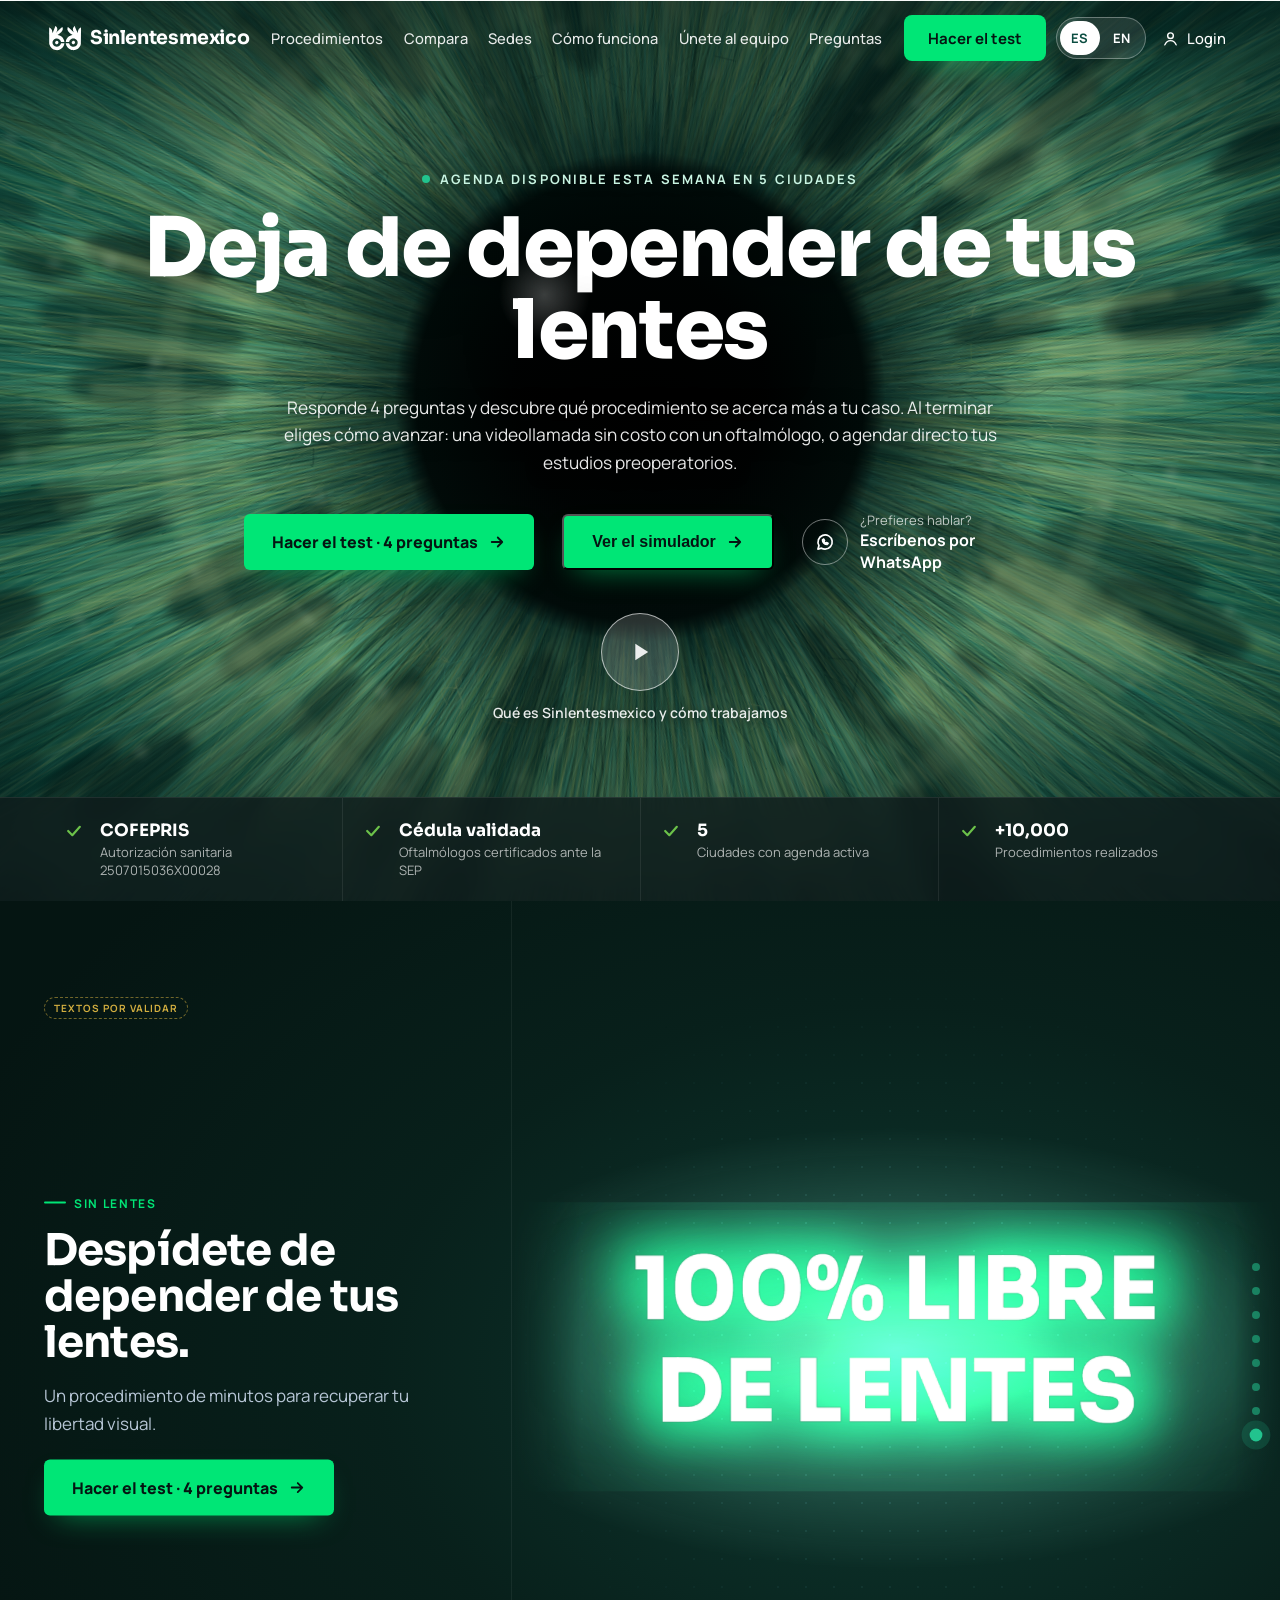
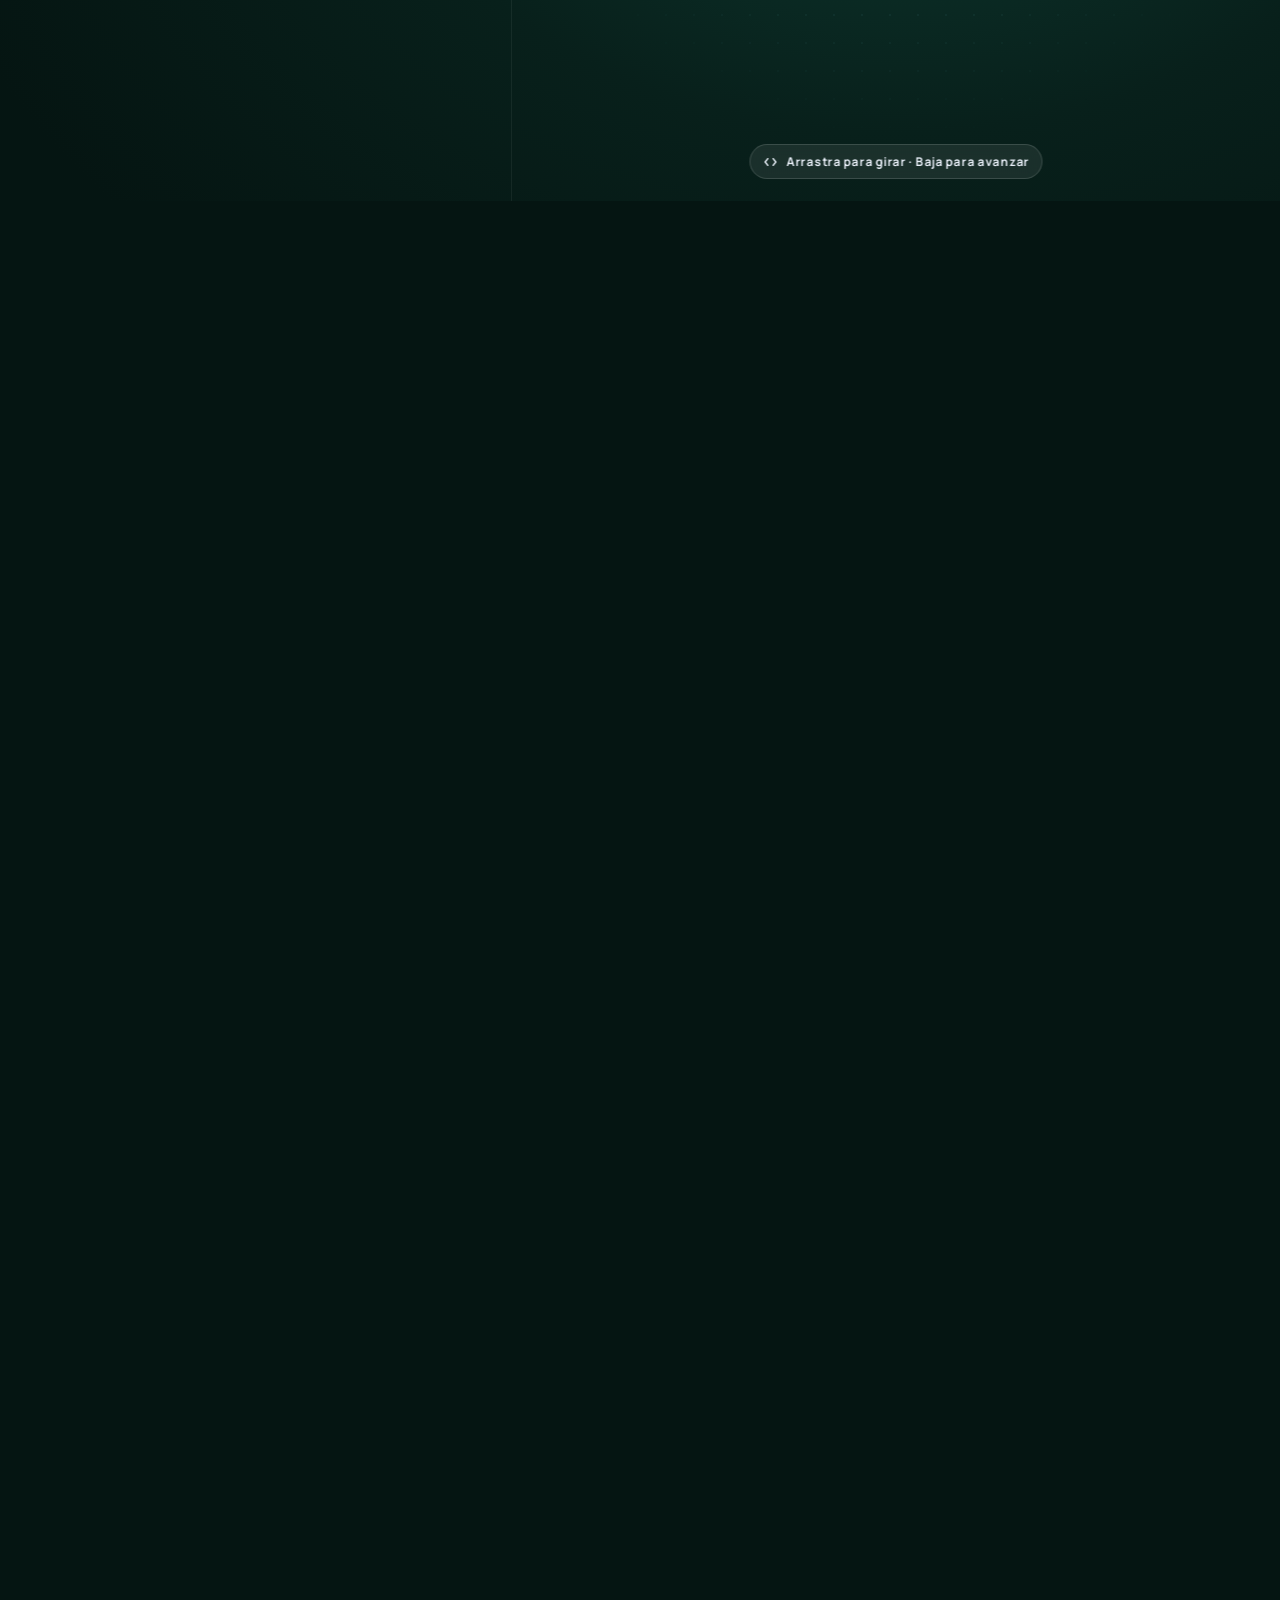
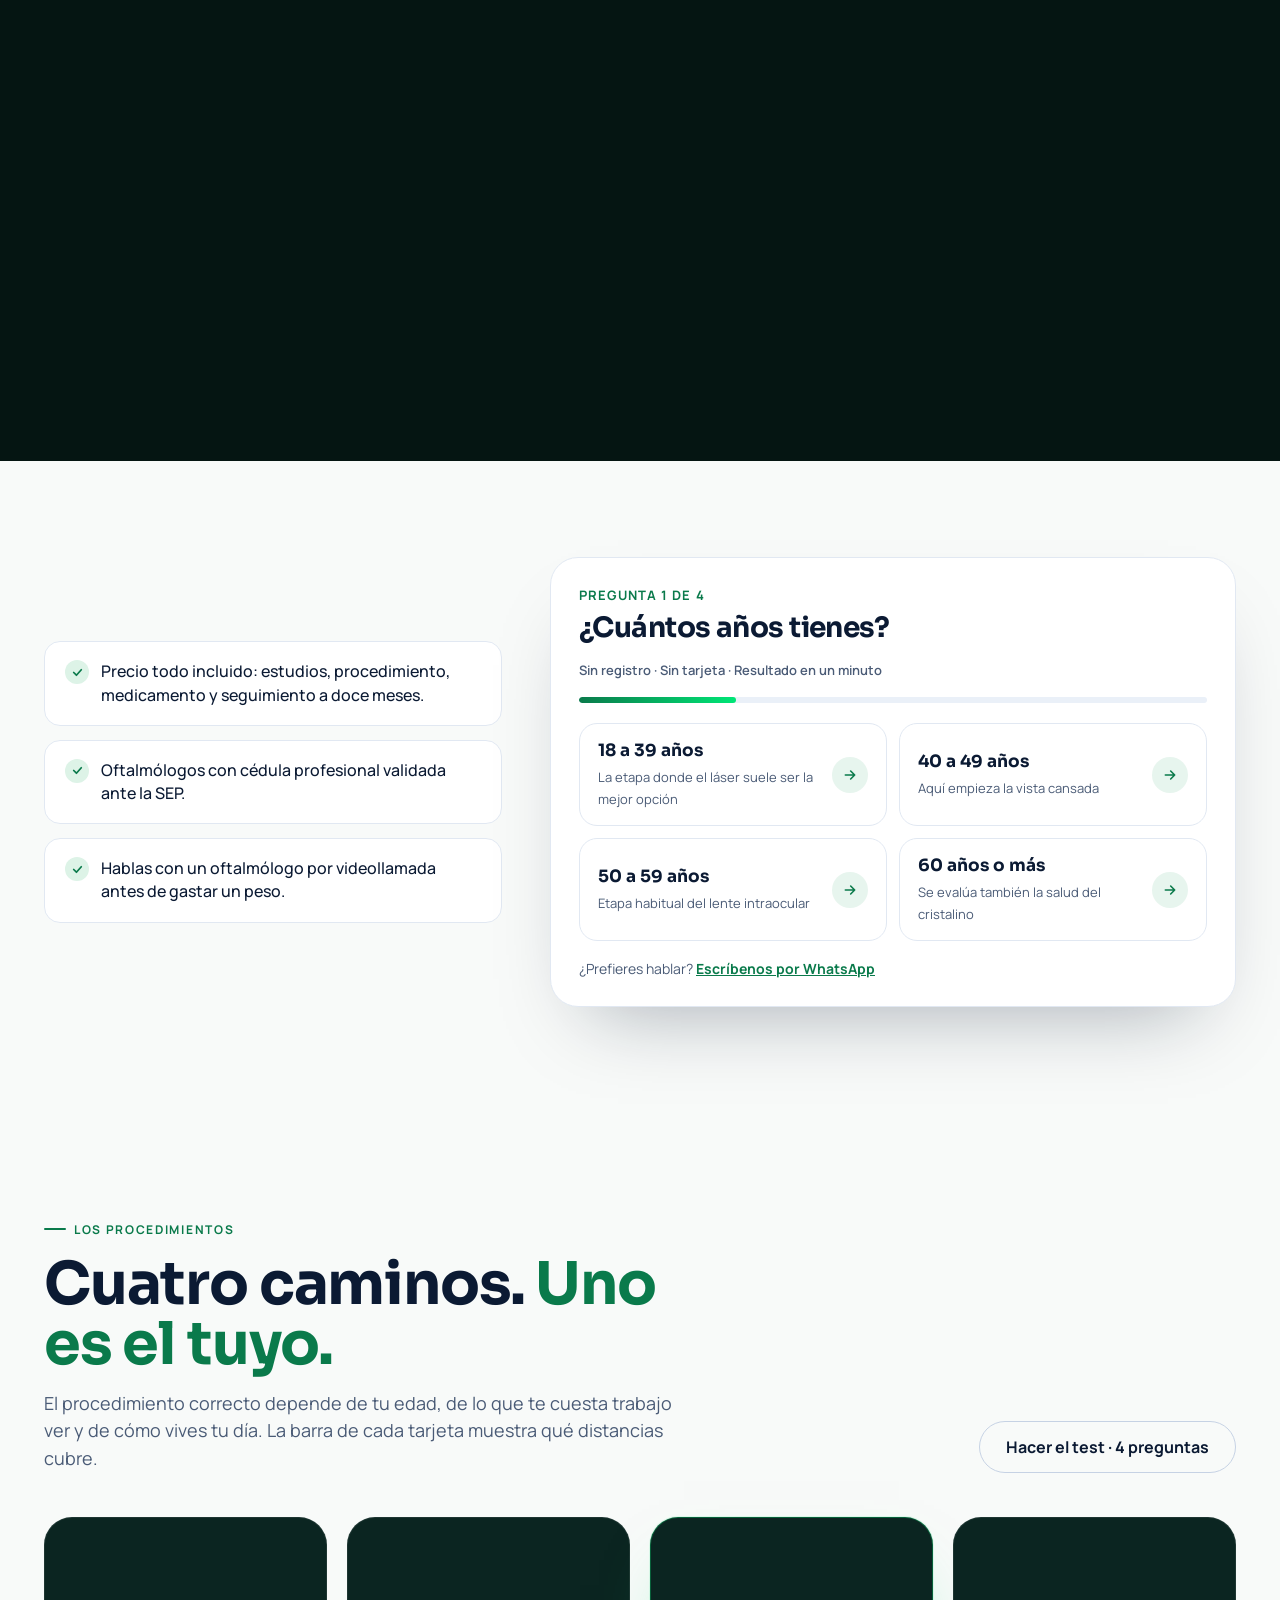
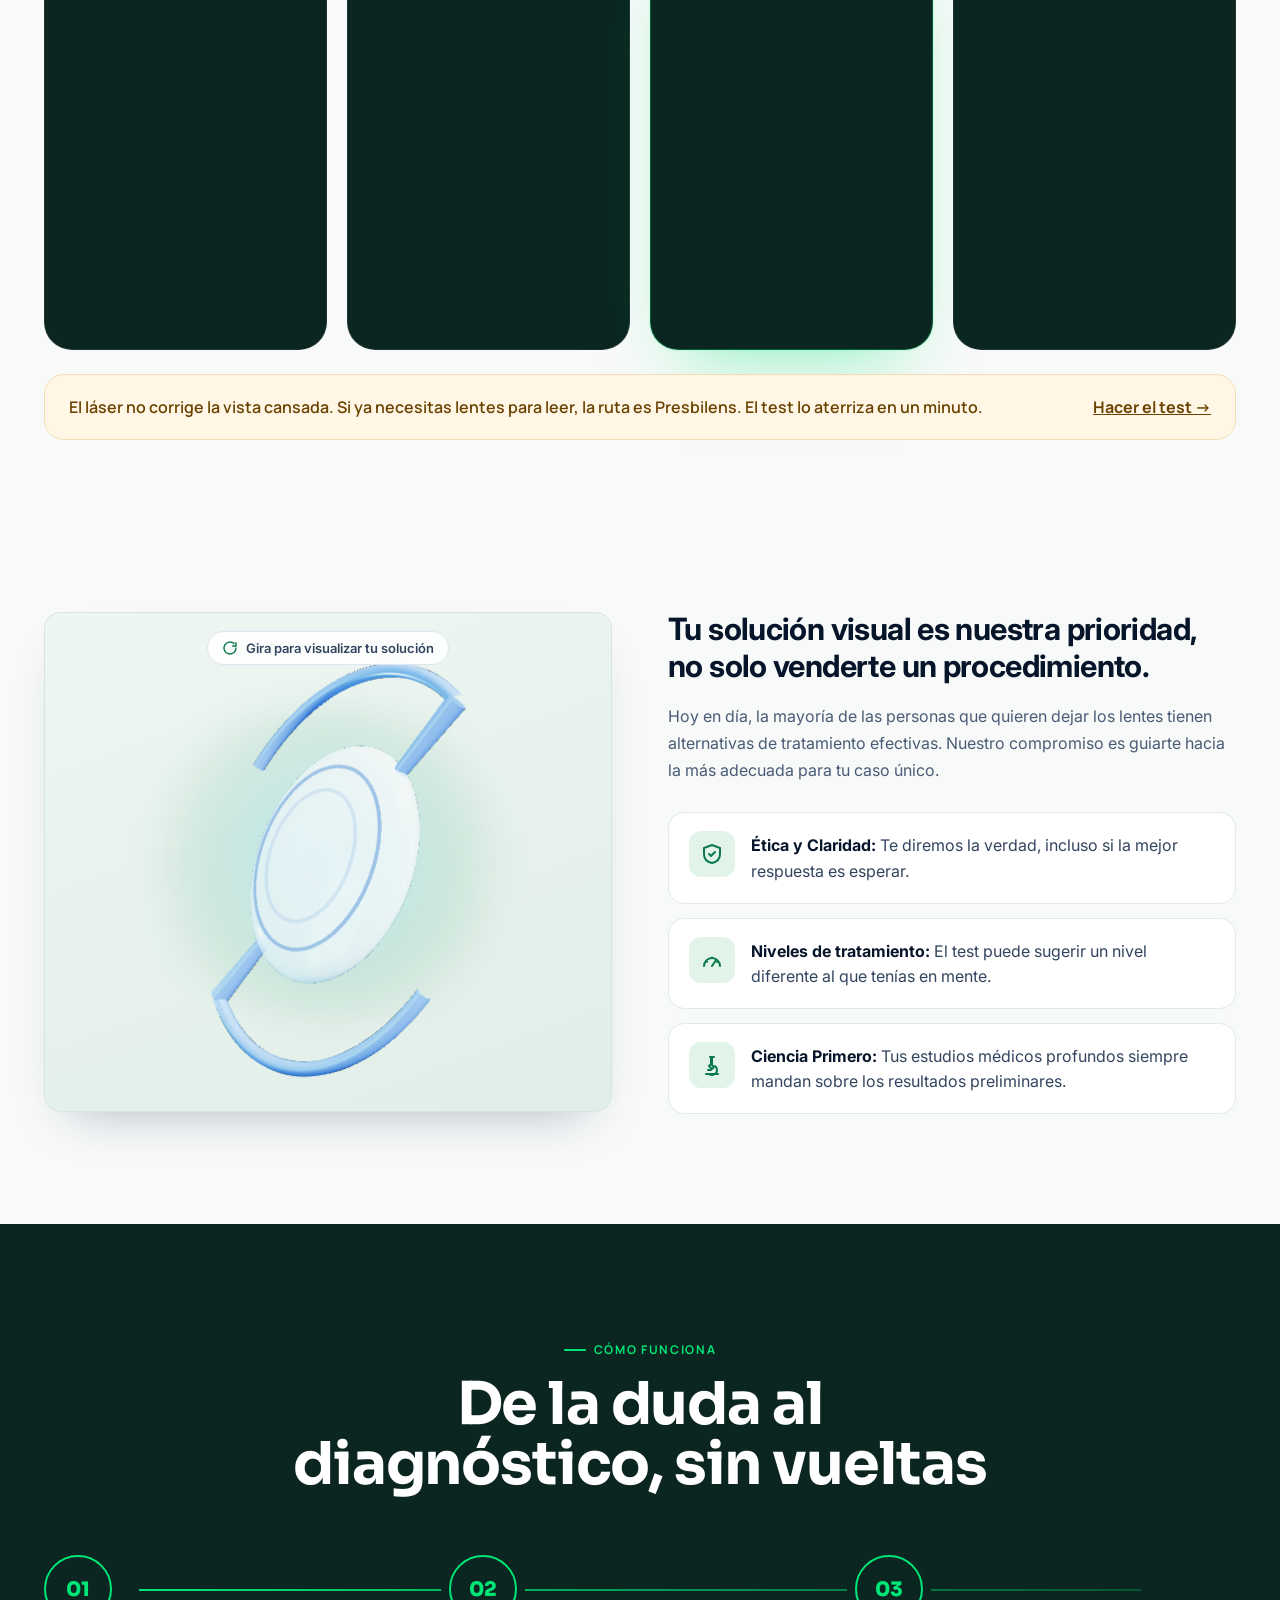
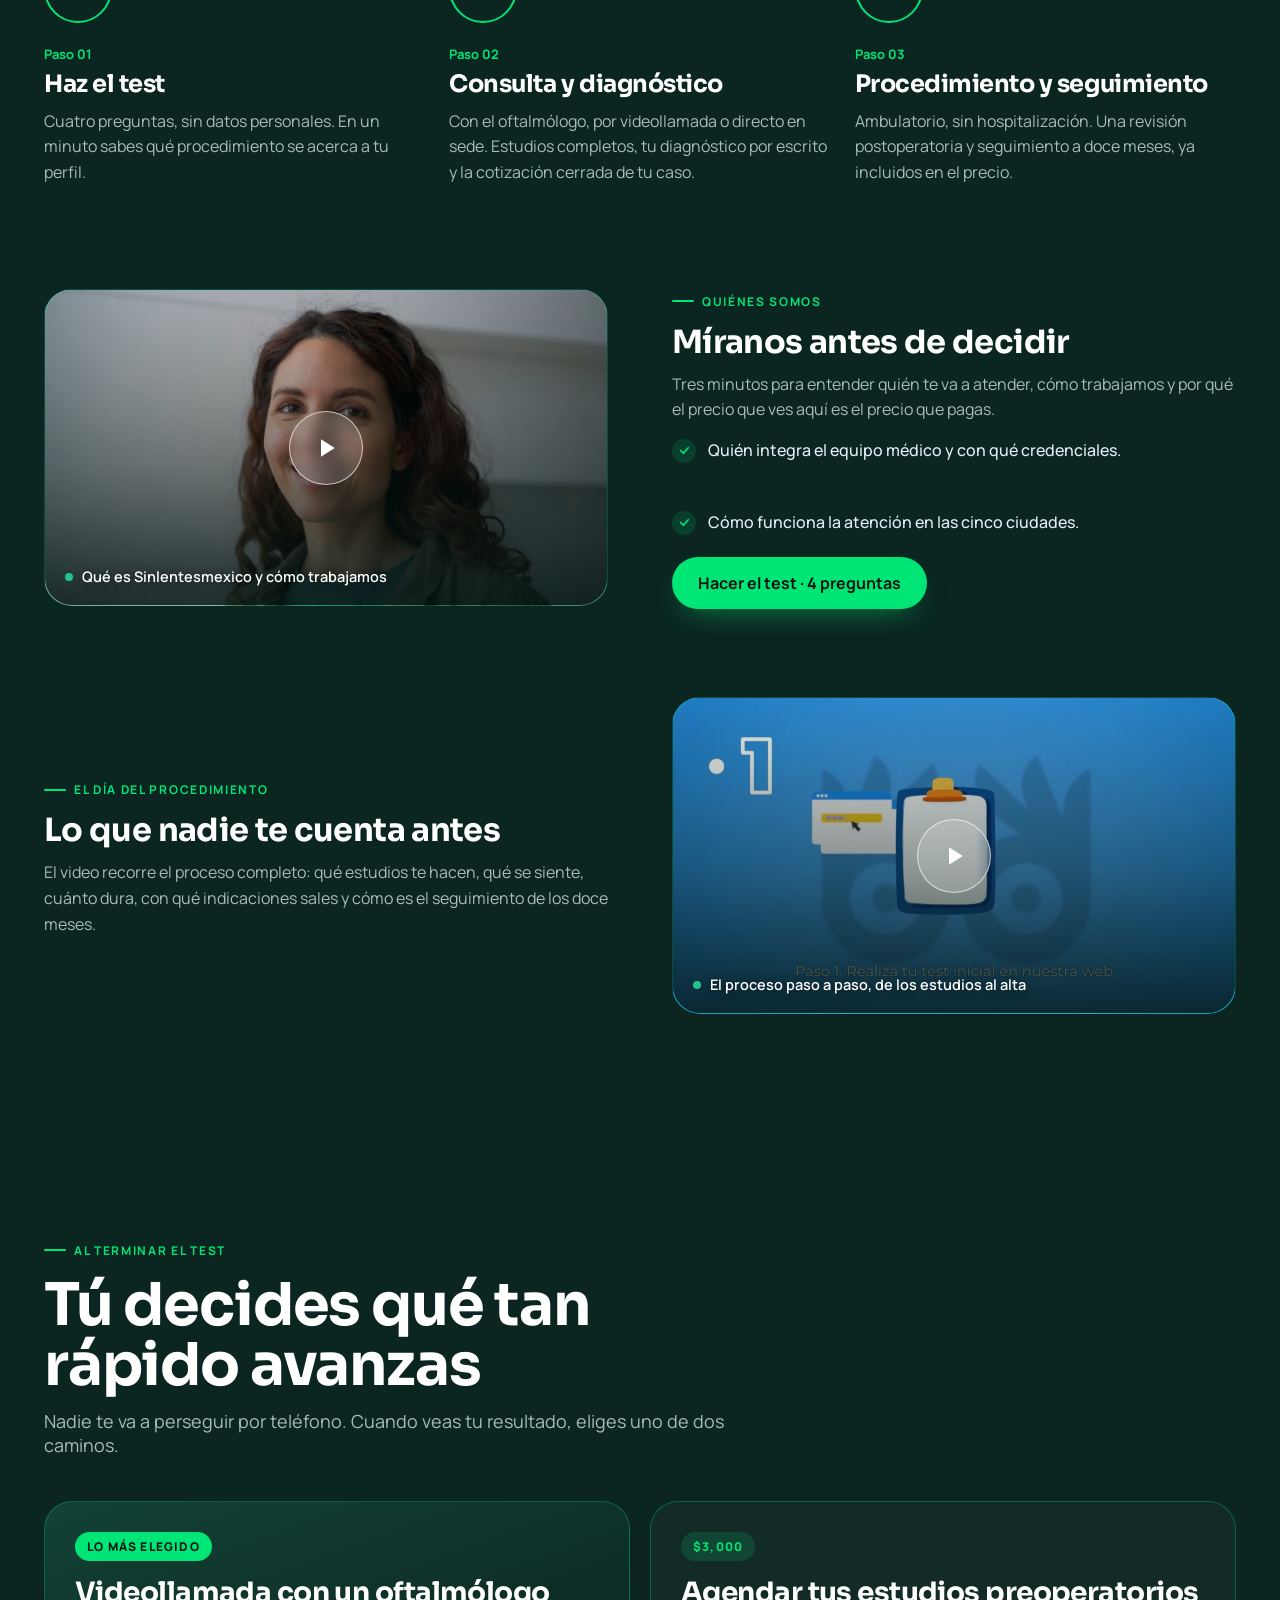
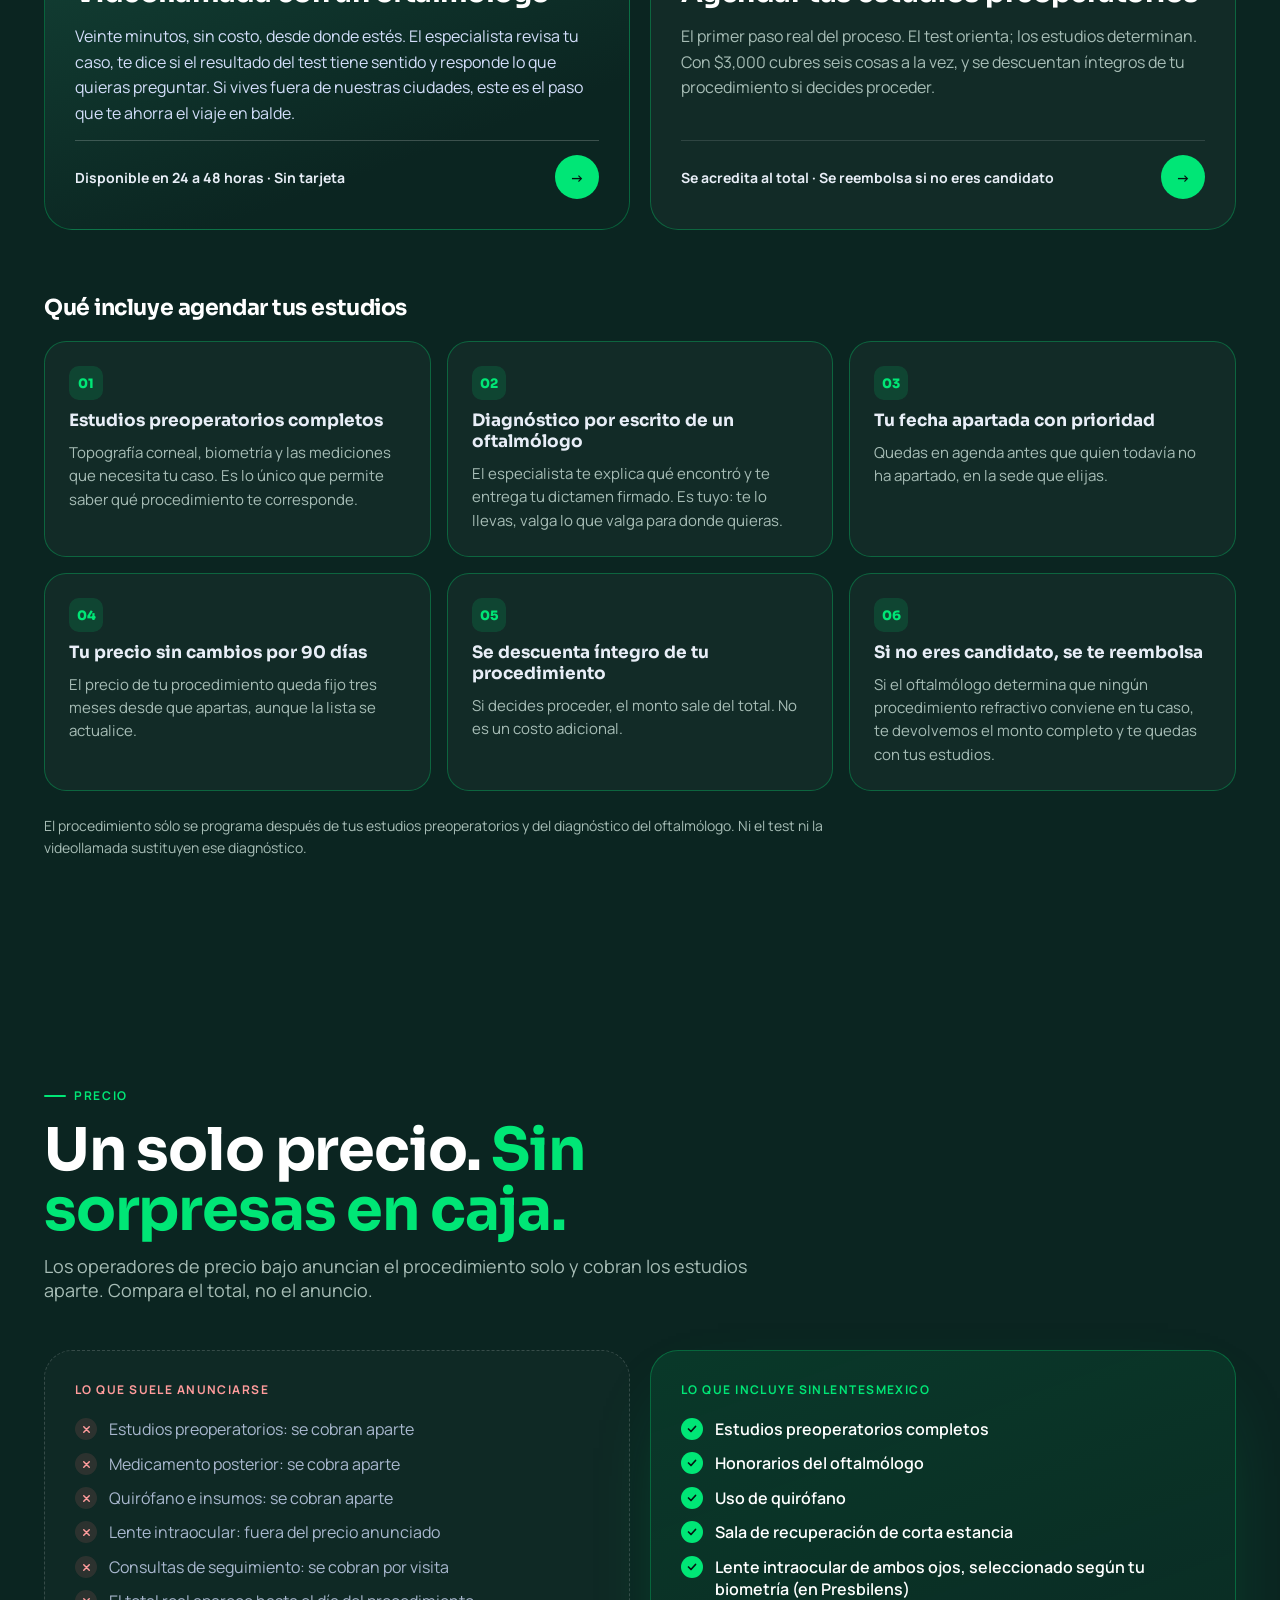
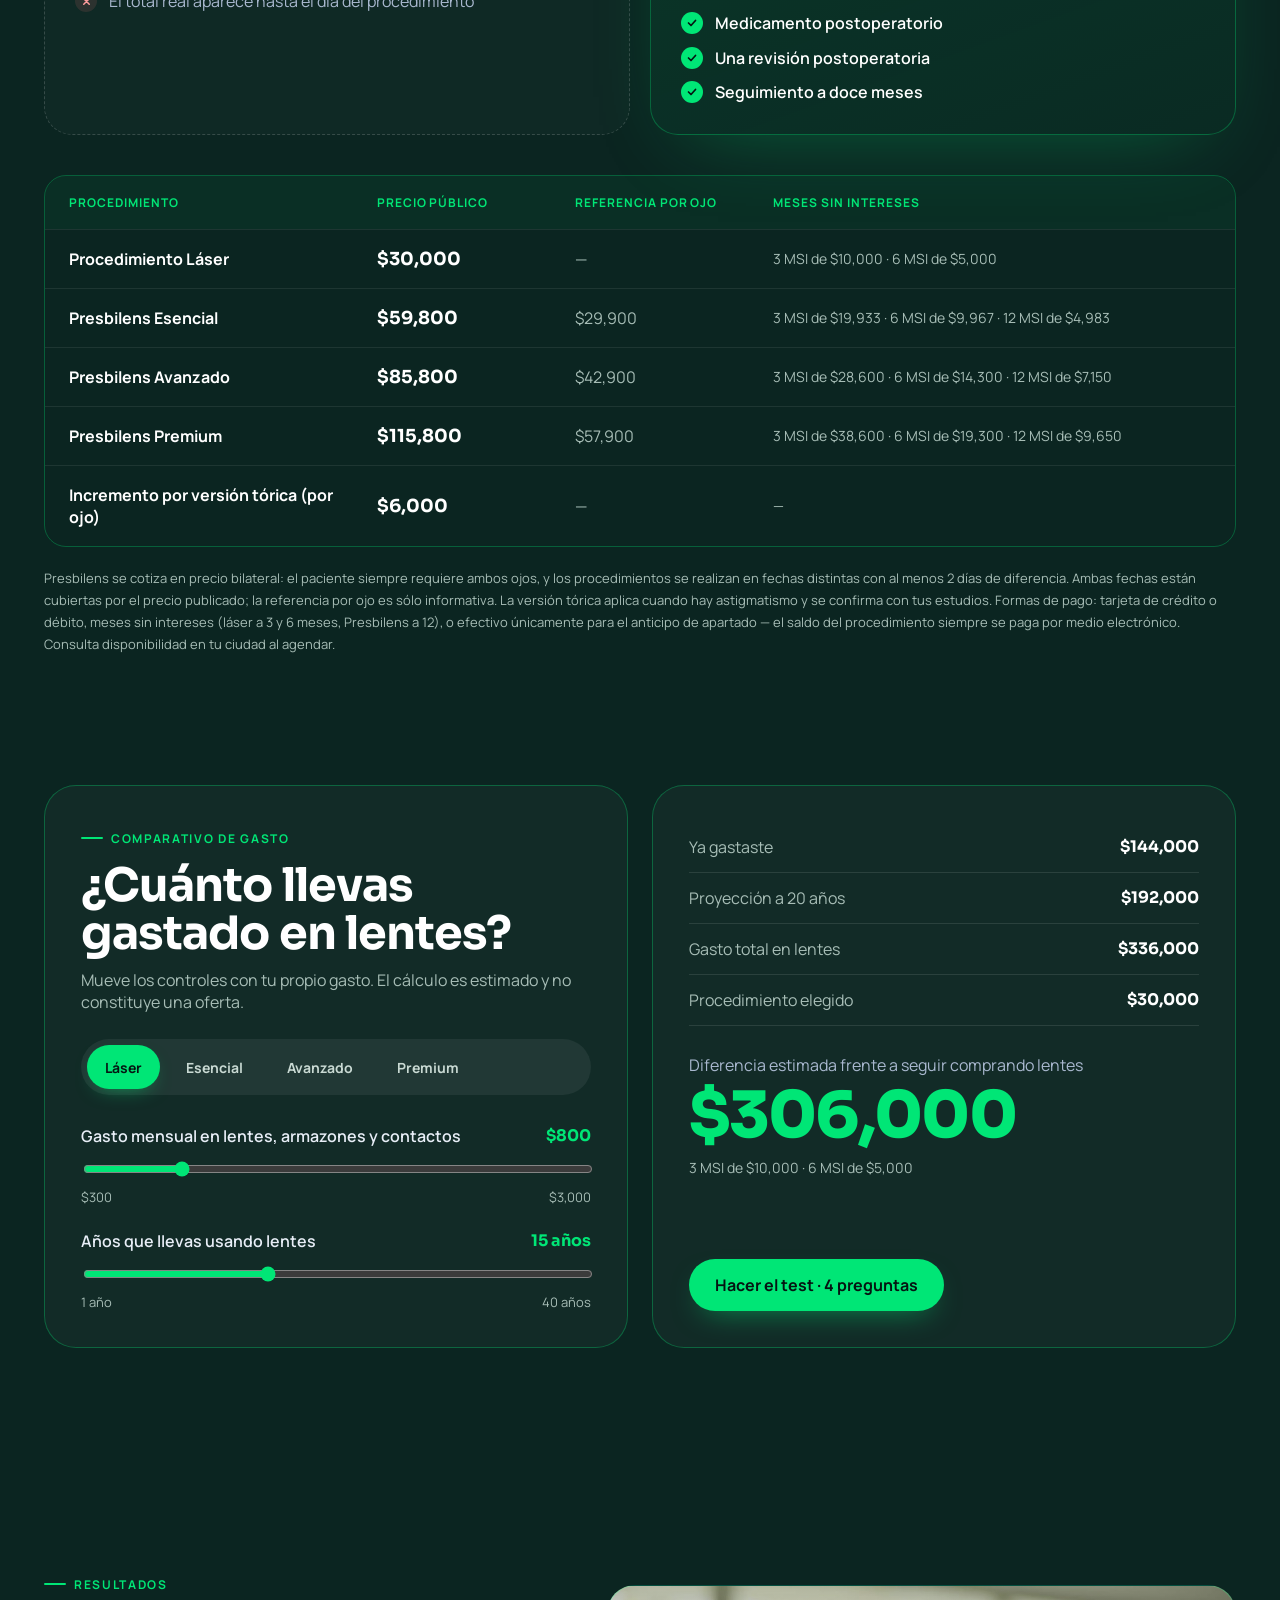
==== index.html @ 8f95fe0e "fix: el logo en blanco mientras la barra va sobre el video Con los colores reales el azul #1B6DC1 qu" ====
<!doctype html>
<html lang="es">
<head>
<meta charset="utf-8">
<meta name="viewport" content="width=device-width, initial-scale=1">
<title>Sinlentesmexico — Deja de depender de tus lentes</title>
<link rel="preconnect" href="https://fonts.googleapis.com">
<link rel="stylesheet" href="https://fonts.googleapis.com/css2?family=Sora:wght@400;600;700;800&amp;family=Inter:wght@400;600;700&amp;family=Manrope:wght@400;500;600;700&amp;display=swap">
<link rel="stylesheet" href="css/landing.css?v=34">
</head>
<body>
<div id="app"></div>
<script src="vendor/preact-htm.umd.js"></script>
<script src="vendor/three.min.js"></script>
<script src="vendor/gsap.min.js"></script>
<script src="vendor/ScrollTrigger.min.js"></script>
<script src="js/landing.js?v=34"></script>
<script src="js/i18n.js?v=34"></script>
</body>
</html>
---- css/landing.css ----
body{margin:0;background:#F8FAF9;color:#0B1A33;font-family:Manrope,system-ui,sans-serif;-webkit-font-smoothing:antialiased}
a{color:#0A7A4B}a:hover{color:#075C38}
*{box-sizing:border-box}
h1,h2,h3{font-family:Sora,system-ui,sans-serif;letter-spacing:-0.02em}
.wrap{max-width:1240px;margin:0 auto;padding:0 24px}
.eyebrow{display:inline-flex;align-items:center;gap:8px;font-size:12px;font-weight:700;letter-spacing:.14em;text-transform:uppercase;color:#0A7A4B}
.eyebrow::before{content:"";width:22px;height:2px;background:currentColor;border-radius:2px}
.dark .eyebrow{color:#00E676}
.btn{display:inline-flex;align-items:center;justify-content:center;gap:10px;min-height:52px;padding:0 26px;border-radius:999px;font-weight:700;font-size:16px;text-decoration:none;transition:transform .25s cubic-bezier(.2,.8,.2,1),box-shadow .25s,background .25s;white-space:nowrap}
.btn-primary{background:#0A7A4B;color:#fff;box-shadow:0 10px 30px -10px rgba(0,140,80,.7)}
.btn-primary:hover{color:#fff;background:#075C38;transform:translateY(-2px);box-shadow:0 16px 40px -12px rgba(0,140,80,.8)}
.btn-ghost{background:transparent;color:#0B1A33;border:1.5px solid #C6D2E4}
.btn-ghost:hover{color:#0B1A33;border-color:#0B1A33;transform:translateY(-2px)}
.btn-wa{background:#0F7A4D;color:#fff}
.btn-wa:hover{background:#0B643E;color:#fff;transform:translateY(-2px)}
.dark .btn-ghost{color:#fff;border-color:rgba(255,255,255,.35)}
.dark .btn-ghost:hover{color:#fff;border-color:#fff}
.shine{position:relative;overflow:hidden}
.shine::after{content:"";position:absolute;inset:0;background:linear-gradient(110deg,transparent 30%,rgba(255,255,255,.35) 50%,transparent 70%);transform:translateX(-120%);animation:shine 3.6s ease-in-out infinite}
@keyframes shine{0%,60%{transform:translateX(-120%)}100%{transform:translateX(120%)}}
.card{background:#fff;border:1px solid #E1E8F2;border-radius:24px}
.dark{background:#07152B;color:#E8EEF7}
.dark h2,.dark h3{color:#fff}
.muted{color:#4A5B76}
.dark .muted{color:#A9B8CF}

/* nav */
.topbar{position:sticky;top:0;z-index:50;background:rgba(248,250,249,.82);backdrop-filter:blur(14px);-webkit-backdrop-filter:blur(14px);border-bottom:1px solid rgba(11,26,51,.06)}
.navbar{display:flex;align-items:center;gap:clamp(14px,2.2vw,40px);min-height:76px}
.logo{display:flex;align-items:center;gap:8px;text-decoration:none;color:#07152B;min-height:44px;flex:0 0 auto}
.logo:hover{color:#07152B}
.logo-dot{display:none}
/* Logo de la empresa. Con sus colores reales (azul #1B6DC1 y verde
   #82C84D) sobre la barra clara; en blanco mientras la barra va sobre el
   video oscuro de la portada, donde el azul se perdía. Es un <img>, así
   que el CSS no llega a los trazos de adentro: se blanquea con filtro
   (brightness(0) lo deja negro plano, invert(1) lo pasa a blanco). */
.logo-img{flex:0 0 auto;width:34px;height:auto;display:block;
  transition:transform .5s cubic-bezier(.34,1.56,.64,1),filter .4s cubic-bezier(.16,1,.3,1)}
.logo:hover .logo-img{transform:scale(1.08)}
.topbar.over .logo-img{filter:brightness(0) invert(1)}
.navlinks{flex:1 1 auto;display:flex;justify-content:center;gap:clamp(2px,.5vw,8px);min-width:0}
.navlinks a{position:relative;white-space:nowrap;display:inline-flex;align-items:center;min-height:44px;padding:0 clamp(7px,.8vw,13px);border-radius:999px;color:#2B3A52;text-decoration:none;font-weight:500;font-size:clamp(13.5px,1.15vw,15.5px);transition:color .3s,background .35s cubic-bezier(.16,1,.3,1),transform .35s cubic-bezier(.16,1,.3,1)}
.navlinks a::after{content:"";position:absolute;left:50%;bottom:4px;width:5px;height:5px;border-radius:50%;background:#22C38E;transform:translateX(-50%) scale(0);transition:transform .4s cubic-bezier(.34,1.56,.64,1)}
.navlinks a:hover{color:#0B6B43;background:#E3F7EE;transform:translateY(-1px)}
.navlinks a:hover::after{transform:translateX(-50%) scale(1)}
.nav-actions{flex:0 0 auto;display:flex;align-items:center;gap:clamp(8px,1.1vw,16px)}

/* Botón del simulador en la barra: secundario, no le compite al test */
.nav-sim{min-height:46px;padding:0 16px;font-size:15px;border-radius:8px;background:transparent;
  color:#0B4D41;border:1px solid rgba(11,77,65,.3);cursor:pointer}
.nav-sim:hover{background:#E3F7EE;border-color:#0B6B43;color:#0B6B43}
.topbar.over .nav-sim{color:#fff;border-color:rgba(255,255,255,.45)}
.topbar.over .nav-sim:hover{background:rgba(255,255,255,.16);border-color:#fff;color:#fff}

/* Selector de idioma */
.lang{display:inline-flex;align-items:center;gap:2px;padding:3px;border-radius:999px;
  border:1px solid rgba(11,77,65,.22);background:rgba(11,77,65,.05)}
.lang-b{min-height:34px;min-width:40px;padding:0 10px;border:0;border-radius:999px;cursor:pointer;
  background:none;color:#2B3A52;font-family:inherit;font-size:13px;font-weight:700;letter-spacing:.04em}
.lang-b[aria-pressed="true"]{background:#00E676;color:#051512}
.lang-b:hover{color:#0B6B43}
.lang-b[aria-pressed="true"]:hover{color:#051512}
.topbar.over .lang{border-color:rgba(255,255,255,.32);background:rgba(255,255,255,.1)}
.topbar.over .lang-b{color:#fff}
.topbar.over .lang-b[aria-pressed="true"]{background:#fff;color:#0B4D41}
.btn-login{position:relative;display:inline-flex;align-items:center;gap:8px;min-height:44px;padding:0 6px;color:#2B3A52;font-weight:500;font-size:clamp(13.5px,1.15vw,15.5px);text-decoration:none;transition:color .3s}
.btn-login::after{content:"";position:absolute;left:6px;right:6px;bottom:6px;height:2px;border-radius:2px;background:#22C38E;transform:scaleX(0);transform-origin:left;transition:transform .45s cubic-bezier(.16,1,.3,1)}
.btn-login:hover{color:#0B6B43}
.btn-login:hover::after{transform:scaleX(1)}
.btn-login svg{transition:transform .45s cubic-bezier(.34,1.56,.64,1)}
.btn-login:hover svg{transform:translateY(-2px) scale(1.12)}
.nav-cta{min-height:46px;padding:0 24px;font-size:15px;border-radius:8px;background:#00E676;box-shadow:0 8px 20px -10px rgba(26,95,214,.7)}
.nav-cta:hover{background:#0F7A4D;box-shadow:0 14px 30px -12px rgba(15,122,77,.75)}
.menu-btn{display:none;align-items:center;gap:8px;min-height:46px;padding:0 18px;border-radius:999px;border:1.5px solid #C6D2E4;background:#fff;color:#0B1A33;font:700 14px Manrope,sans-serif;cursor:pointer;transition:all .35s cubic-bezier(.16,1,.3,1)}
.menu-btn:hover,.menu-btn.on{color:#fff;background:#0F7A4D;border-color:#0F7A4D}
.menu-panel{position:absolute;left:16px;right:16px;top:calc(100% + 10px);display:grid;grid-template-columns:repeat(2,minmax(0,1fr));gap:6px;padding:12px;border-radius:24px;background:#fff;border:1px solid #E1E8F2;box-shadow:0 30px 60px -30px rgba(7,21,43,.45);animation:fadeUp .45s cubic-bezier(.16,1,.3,1) both}
.menu-panel a,.menu-panel>button{display:flex;align-items:center;justify-content:space-between;min-height:52px;padding:0 18px;border-radius:16px;color:#0B1A33;text-decoration:none;font-weight:700;transition:all .3s}
.menu-panel a:hover,.menu-panel>button:hover{background:#E3F7EE;color:#0B6B43}
@media (max-width:1100px){.navbar.wrap{padding:0 16px}}
/* Con el botón del simulador y el selector de idioma, la barra queda más
   llena: se compactan los enlaces antes de que se encimen. */
/* Con el botón del simulador y el selector de idioma la barra quedó más
   llena. En pantallas grandes la barra usa más ancho que el resto del
   contenido, y debajo de 1280 el simulador pasa al menú para no encimarse. */
@media (min-width:1280px){.topbar .wrap{max-width:min(1560px,calc(100vw - 48px))}}
@media (max-width:1560px){
  .navbar{gap:16px}
  .navlinks a{padding:0 7px}
  .nav-actions{gap:10px}
}
@media (max-width:1280px){.nav-sim{display:none}}
/* En celular la barra no da para el selector: pasa al menú desplegable. */
@media (max-width:760px){.nav-actions .lang{display:none}}
.menu-lang{display:flex;align-items:center;justify-content:space-between;gap:12px;
  min-height:52px;padding:0 18px;border-radius:16px;color:#2B3A52;font-size:14px;font-weight:600}
.menu-lang .lang-b{min-height:40px}
@media (min-width:761px){.menu-lang{display:none}}
/* El panel del menú es claro aunque la barra esté sobre el video oscuro:
   anula ahí los colores de .topbar.over. */
.topbar.over .menu-lang .lang{border-color:rgba(11,77,65,.22);background:rgba(11,77,65,.05)}
.topbar.over .menu-lang .lang-b{color:#2B3A52}
.topbar.over .menu-lang .lang-b[aria-pressed="true"]{background:#00E676;color:#051512}
@media (max-width:980px){.navlinks{display:none}.navbar{justify-content:space-between}.menu-btn{display:inline-flex}}
.menu-panel>button{width:100%;font:inherit;font-weight:700;text-align:left;background:none;border:0;cursor:pointer}
@media (max-width:520px){.menu-panel{grid-template-columns:minmax(0,1fr)}.btn-login span{display:none}.logo-img{width:28px}}
.pulse-dot{width:8px;height:8px;border-radius:50%;background:#22C38E;box-shadow:0 0 0 0 rgba(34,195,142,.6);animation:pulse 2s infinite}
@keyframes pulse{70%{box-shadow:0 0 0 10px rgba(34,195,142,0)}100%{box-shadow:0 0 0 0 rgba(34,195,142,0)}}

/* hero */
.hero{position:relative;overflow:hidden;background:radial-gradient(1200px 600px at 85% 10%,#DCE7FF 0%,rgba(220,231,255,0) 60%),#F8FAF9}
.hero-grid{display:grid;grid-template-columns:minmax(0,1.05fr) minmax(0,.95fr);gap:48px;align-items:center}
.h1{font-size:clamp(44px,6.4vw,84px);line-height:.98;margin:18px 0 22px;font-weight:800;color:#07152B}
.h1 em{font-style:normal;color:#0A7A4B;position:relative;white-space:nowrap}
.h1 em::after{content:"";position:absolute;left:0;right:0;bottom:.06em;height:.12em;background:#00E676;z-index:-1;border-radius:4px;transform-origin:left;animation:underline 1.2s .6s cubic-bezier(.7,0,.2,1) both}
@keyframes underline{from{transform:scaleX(0)}}
.fade-up{animation:fadeUp .9s cubic-bezier(.2,.8,.2,1) both}
.d1{animation-delay:.1s}.d2{animation-delay:.22s}.d3{animation-delay:.34s}.d4{animation-delay:.46s}.d5{animation-delay:.6s}
@keyframes fadeUp{from{opacity:0;transform:translateY(28px)}}
.checks{list-style:none;padding:0;margin:0;display:grid;gap:12px}
.checks li{display:flex;gap:12px;align-items:flex-start;font-weight:500;line-height:1.45}
.ck{flex:0 0 24px;height:24px;border-radius:50%;background:#DDF3E7;display:grid;place-items:center;color:#0A7A4B}

/* 3D eye */
.stage{position:relative;height:560px;perspective:1100px;display:grid;place-items:center}
.eye3d{position:relative;width:380px;height:380px;transform-style:preserve-3d;animation:orbit 12s ease-in-out infinite}
@keyframes orbit{0%,100%{transform:rotateX(18deg) rotateY(-22deg)}50%{transform:rotateX(-8deg) rotateY(24deg)}}
.ring{position:absolute;inset:0;border-radius:50%;border:1.5px solid rgba(0,140,80,.35)}
.ring.r1{transform:translateZ(-80px) scale(1.18);border-style:dashed;border-color:rgba(0,140,80,.25);animation:spin 40s linear infinite}
.ring.r2{transform:translateZ(-30px);border-color:rgba(0,140,80,.45)}
.ring.r3{transform:translateZ(40px) scale(.8);border:2px solid rgba(63,208,232,.8);box-shadow:0 0 40px rgba(63,208,232,.35)}
.ring.r4{transform:translateZ(90px) scale(.58);border:1px dashed rgba(7,21,43,.35);animation:spin 18s linear infinite reverse}
@keyframes spin{to{rotate:360deg}}
.iris{position:absolute;inset:22%;border-radius:50%;transform:translateZ(10px);background:radial-gradient(circle at 50% 50%,#07152B 0 24%,#0A7A4B 25% 38%,#00E676 52%,#BFF3FB 64%,#F8FAF9 66%);box-shadow:0 30px 80px -20px rgba(0,140,80,.6),inset 0 0 40px rgba(7,21,43,.35)}
.iris::before{content:"";position:absolute;inset:0;border-radius:50%;background:repeating-conic-gradient(from 0deg,rgba(255,255,255,.18) 0 2deg,transparent 2deg 9deg);mask:radial-gradient(circle,transparent 24%,#000 26%,#000 62%,transparent 64%);-webkit-mask:radial-gradient(circle,transparent 24%,#000 26%,#000 62%,transparent 64%)}
.glint{position:absolute;width:18%;height:18%;top:22%;left:30%;border-radius:50%;background:rgba(255,255,255,.85);filter:blur(1px);transform:translateZ(60px)}
.lens{position:absolute;inset:8%;border-radius:50%;transform:translateZ(130px);background:radial-gradient(circle at 30% 25%,rgba(255,255,255,.55),rgba(255,255,255,.06) 45%,rgba(63,208,232,.08) 70%);border:1px solid rgba(255,255,255,.7);box-shadow:inset 0 0 30px rgba(255,255,255,.4);backdrop-filter:blur(1px)}
.scan{position:absolute;left:-10%;right:-10%;height:3px;top:50%;transform:translateZ(150px);background:linear-gradient(90deg,transparent,#00E676,#fff,#00E676,transparent);box-shadow:0 0 18px 4px rgba(63,208,232,.6);border-radius:3px;animation:scan 3.2s ease-in-out infinite}
@keyframes scan{0%,100%{top:12%;opacity:0}15%,85%{opacity:1}50%{top:86%}}
.chip{position:absolute;display:flex;gap:10px;align-items:center;padding:12px 16px;border-radius:16px;background:rgba(255,255,255,.86);backdrop-filter:blur(10px);border:1px solid #E1E8F2;box-shadow:0 20px 40px -20px rgba(7,21,43,.35);font-size:13px;animation:float 6s ease-in-out infinite}
.chip b{font-family:Sora,sans-serif;font-size:14px;color:#07152B}
.chip .bar{width:6px;height:28px;border-radius:4px}
@keyframes float{0%,100%{transform:translateY(0)}50%{transform:translateY(-14px)}}

/* quiz */
.quiz{border-radius:28px;background:#fff;border:1px solid #E1E8F2;box-shadow:0 40px 80px -40px rgba(7,21,43,.35);padding:28px}
.prog{height:6px;border-radius:6px;background:#EAF0F8;overflow:hidden}
.prog span{display:block;height:100%;width:25%;background:linear-gradient(90deg,#0A7A4B,#00E676);border-radius:6px;animation:grow 1.4s .8s cubic-bezier(.2,.8,.2,1) both}
@keyframes grow{from{width:0}}
.opt{display:flex;align-items:center;justify-content:space-between;gap:16px;padding:16px 18px;border-radius:18px;border:1.5px solid #E1E8F2;text-decoration:none;color:#0B1A33;transition:all .25s cubic-bezier(.2,.8,.2,1);background:#fff}
.opt:hover{color:#0B1A33;border-color:#0A7A4B;background:#EFF8F3;transform:translateX(6px);box-shadow:0 12px 30px -18px rgba(0,140,80,.6)}
.opt .arr{width:36px;height:36px;flex:0 0 36px;border-radius:50%;display:grid;place-items:center;background:#E7F5EE;color:#0A7A4B;transition:all .25s}
.opt:hover .arr{background:#0A7A4B;color:#fff;transform:rotate(-45deg)}

/* stats */
@property --n{syntax:'<integer>';inherits:false;initial-value:0}
.cnt{counter-reset:n var(--n)}
.cnt::after{content:counter(n)}
.c5{animation:c5 1.6s 1s ease-out forwards}
.c10{animation:c10 2.2s 1s ease-out forwards}
@keyframes c5{to{--n:5}}
@keyframes c10{to{--n:10}}
.stat{padding:22px 24px;border-radius:20px;background:rgba(255,255,255,.06);border:1px solid rgba(255,255,255,.1)}
.stat .big{font-family:Sora,sans-serif;font-weight:800;font-size:34px;color:#fff;line-height:1}

/* scroll reveal */
@supports (animation-timeline: view()){
.expand{animation:expand cubic-bezier(.16,1,.3,1) both;animation-timeline:view();animation-range:entry 0% entry 90%}
.drift{animation:drift linear both;animation-timeline:view();animation-range:cover 0% cover 100%}
.fillbar{animation:fillbar linear both;animation-timeline:view();animation-range:entry 10% cover 35%}
.statement span{background-size:0% 100%;animation:ink linear both;animation-timeline:view();animation-range:cover 15% cover 55%}
.line-draw{animation:linedraw linear both;animation-timeline:view();animation-range:entry 20% cover 45%}
}
@keyframes rv{from{opacity:0;transform:translateY(70px);filter:blur(10px)}to{opacity:1;transform:none;filter:blur(0)}}
@keyframes rvl{from{opacity:0;transform:translateX(-80px);filter:blur(8px)}to{opacity:1;transform:none;filter:blur(0)}}
@keyframes rvs{from{opacity:0;transform:scale(.82) translateY(60px) rotateX(12deg)}to{opacity:1;transform:none}}
@keyframes rvh{from{opacity:0;clip-path:inset(0 0 100% 0);transform:translateY(60px)}to{opacity:1;clip-path:inset(-10% -5% -25% -5%);transform:none}}
@keyframes expand{from{clip-path:inset(4% 4% 0 4% round 56px)}to{clip-path:inset(0 0 0 0 round 0)}}
@keyframes drift{from{transform:translateY(60px) rotate(-8deg)}to{transform:translateY(-60px) rotate(8deg)}}

/* 3D scroll story */
.story{display:grid;grid-template-columns:minmax(0,1.05fr) minmax(0,.95fr);gap:44px;align-items:start}
.stage3d{position:relative;border-radius:32px;overflow:hidden;background:radial-gradient(circle at 62% 38%,#1B4AB8 0%,#0A2150 42%,#06122A 100%);box-shadow:0 50px 100px -50px rgba(7,21,43,.7)}
.stage3d.sticky{position:sticky;top:96px;height:min(640px,calc(100vh - 130px))}
.stage3d.small{height:460px}
.stage3d::before{content:"";position:absolute;inset:0;background-image:radial-gradient(rgba(127,227,242,.18) 1px,transparent 1.5px);background-size:26px 26px;mask:radial-gradient(circle at 50% 50%,#000 30%,transparent 75%);-webkit-mask:radial-gradient(circle at 50% 50%,#000 30%,transparent 75%);pointer-events:none}
.stage3d canvas,.eye-cta canvas{position:relative;width:100%;height:100%;display:block;cursor:grab;touch-action:pan-y}
.stage-ui{position:absolute;inset:0;pointer-events:none;display:flex;flex-direction:column;justify-content:space-between;padding:24px;color:#E8EEF7}
.hint{align-self:flex-start;display:inline-flex;align-items:center;gap:8px;font-size:12px;font-weight:700;letter-spacing:.06em;padding:8px 12px;border-radius:999px;background:rgba(255,255,255,.08);border:1px solid rgba(255,255,255,.14);backdrop-filter:blur(6px)}
.hint svg{animation:wiggle 2.4s ease-in-out infinite}
@keyframes wiggle{0%,100%{transform:translateX(-3px)}50%{transform:translateX(3px)}}
.stage-name{font-family:Sora,sans-serif;font-weight:800;font-size:clamp(24px,2.6vw,34px);color:#fff;margin-bottom:12px;animation:fadeUp .7s cubic-bezier(.16,1,.3,1) both}
.stage-panel{padding:18px 20px;border-radius:20px;background:rgba(7,21,43,.55);border:1px solid rgba(255,255,255,.12);backdrop-filter:blur(10px)}
.sf{display:block;height:100%;border-radius:6px;background:linear-gradient(90deg,#0A7A4B,#00E676);transform:scaleX(0);transform-origin:left;transition:transform 1s cubic-bezier(.16,1,.3,1)}
.sf.lit{transform:scaleX(1)}
.stage-panel .seg{background:rgba(255,255,255,.14)}
.stage-panel .dl{color:#A9B8CF}.stage-panel .dl b{color:#fff}
.story-cards{display:flex;flex-direction:column;gap:28px;padding:0 0 190px}
.story-cards .proc{transition:opacity .7s cubic-bezier(.16,1,.3,1),filter .7s,transform .7s cubic-bezier(.16,1,.3,1),box-shadow .7s,border-color .7s}
.story-cards .proc.past{opacity:.35;filter:saturate(.4)}
.story-cards .proc.on{border-color:#0A7A4B;transform:translateX(-10px);box-shadow:0 40px 80px -40px rgba(0,140,80,.55)}

/* 3D labels */
.lbl{position:absolute;left:0;top:0;width:0;height:0;pointer-events:none;opacity:0;will-change:transform}
.ldot{position:absolute;left:-6px;top:-6px;width:12px;height:12px;border-radius:50%;background:#fff;box-shadow:0 0 0 5px rgba(255,255,255,.18),0 0 16px #00E676}
.lline{position:absolute;left:0;top:-.75px;height:1.5px;background:linear-gradient(90deg,#fff,rgba(255,255,255,.35));transform-origin:0 50%}
.ltxt{position:absolute;padding:7px 12px;border-radius:999px;background:rgba(7,21,43,.78);border:1px solid rgba(127,227,242,.5);font-size:13px;font-weight:700;color:#fff;white-space:nowrap;backdrop-filter:blur(6px)}

/* scroll reveal (triggered once, After Effects style ease-out) */
[data-anim=on] [data-rv]:not([data-in]){opacity:0}
[data-rv][data-in]{animation-duration:1.15s;animation-timing-function:cubic-bezier(.16,1,.3,1);animation-fill-mode:both}
[data-rv=up][data-in]{animation-name:aUp}
[data-rv=left][data-in]{animation-name:aLeft}
[data-rv=zoom][data-in]{animation-name:aZoom;animation-duration:1.3s}
[data-rv=mask][data-in]{animation-name:aMask;animation-duration:1.25s}
[data-in] [data-pop]{animation:aPop .9s .3s cubic-bezier(.34,1.56,.64,1) both}
.dg[data-in] .dg-lbl{animation:aFade .8s cubic-bezier(.16,1,.3,1) both}
.dg[data-in] .dg-lbl:nth-of-type(2){animation-delay:.5s}
.dg[data-in] .dg-lbl:nth-of-type(3){animation-delay:.65s}
.dg[data-in] .dg-lbl:nth-of-type(4){animation-delay:.8s}
.dg[data-in] .dg-lbl:nth-of-type(5){animation-delay:.95s}
.dg[data-in] .dg-lbl:nth-of-type(1){animation-delay:.35s}
@keyframes aUp{from{opacity:0;transform:translateY(46px);filter:blur(6px)}to{opacity:1;transform:none;filter:blur(0)}}
@keyframes aLeft{from{opacity:0;transform:translateX(-70px);filter:blur(6px)}to{opacity:1;transform:none;filter:blur(0)}}
@keyframes aZoom{from{opacity:0;transform:scale(.88) translateY(50px)}to{opacity:1;transform:none}}
@keyframes aMask{from{opacity:0;clip-path:inset(0 0 100% 0);transform:translateY(50px)}to{opacity:1;clip-path:inset(-10% -5% -30% -5%);transform:none}}
@keyframes aPop{from{opacity:0;transform:scale(.3) rotate(-25deg)}to{opacity:1;transform:none}}
@keyframes aFade{from{opacity:0}to{opacity:1}}

/* diagrams */
.dg-grid{display:grid;grid-template-columns:repeat(3,minmax(0,1fr));gap:20px;margin-top:56px}
.dg{margin:0;padding:22px;border-radius:24px;background:#fff;border:1px solid #E1E8F2;display:flex;flex-direction:column;gap:14px}
.dg svg{width:100%;height:auto;display:block}
.dg text{font:700 11px Sora,sans-serif;letter-spacing:.08em;fill:#0B2347}
.dg text.big{font:800 46px Sora,sans-serif;letter-spacing:0;fill:#07152B}
.dg figcaption{display:flex;justify-content:space-between;align-items:baseline;flex-wrap:wrap;gap:8px 12px;border-top:1px solid #E1E8F2;padding-top:14px}
.dg figcaption b{font-family:Sora,sans-serif;font-size:16px}
.dg figcaption span{font-size:13px;color:#4A5B76}
.dg-laser{stroke-dasharray:14 10;animation:dgdash .7s linear infinite}
.dg-ray{stroke-dasharray:6 8;animation:dgdash 1.4s linear infinite}
@keyframes dgdash{to{stroke-dashoffset:-24}}
.dg-pulse{transform-box:fill-box;transform-origin:center;animation:dgp 1.4s ease-in-out infinite}
@keyframes dgp{50%{transform:scale(1.7);opacity:.55}}
.dg-hot{animation:dghot 1.6s ease-in-out infinite}
@keyframes dghot{50%{opacity:.3}}

/* scroll story 3D — strict 40 / 60 columns */
.s3{position:relative;height:840vh;background:#020B0D;color:#E8EEF7}
.s3-sticky{position:sticky;top:0;height:100vh;overflow:hidden;background:radial-gradient(1000px 700px at 70% 52%,#0C3B37 0%,#05191C 52%,#020B0D 100%)}
.s3-grid{display:grid;grid-template-columns:minmax(0,4fr) minmax(0,6fr);height:100%}
.s3-text{position:relative;z-index:2;padding:0 40px 0 max(24px,calc((100vw - 1240px) / 2 + 24px));border-right:1px solid rgba(255,255,255,.06)}
.s3-stage{position:relative;z-index:1;overflow:hidden;min-width:0}
.s3-stage::before{content:"";position:absolute;inset:0;background-image:radial-gradient(rgba(127,227,242,.1) 1px,transparent 1.5px);background-size:28px 28px;-webkit-mask:radial-gradient(circle at 50% 50%,#000 22%,transparent 68%);mask:radial-gradient(circle at 50% 50%,#000 22%,transparent 68%);pointer-events:none}
.s3-cv{position:absolute;inset:0;width:100%;height:100%;display:block;cursor:grab;touch-action:pan-y;-webkit-mask-image:linear-gradient(90deg,transparent 0,#000 9%,#000 94%,transparent 100%);mask-image:linear-gradient(90deg,transparent 0,#000 9%,#000 94%,transparent 100%)}
.s3-labels{position:absolute;inset:0;pointer-events:none;z-index:2}
.s3-labels .lbl{visibility:hidden}
.s3-labels .ltxt{font-size:13px;padding:8px 13px;max-width:240px;white-space:nowrap}
.s3.review .s3-labels .ltxt{border-style:dashed;border-color:rgba(247,201,72,.55)}
.s3-panel{position:absolute;left:max(24px,calc((100vw - 1240px) / 2 + 24px));right:40px;top:50%;opacity:0;transform:translateY(-50%);will-change:transform,opacity}
.s3-panel h2{font-size:clamp(32px,3.4vw,52px);line-height:1.06;margin:16px 0 16px;color:#fff;max-width:480px}
.s3-panel p{font-size:17px;line-height:1.65;color:#B7C6D6;margin:0 0 22px;max-width:440px}
.s3-panel .eyebrow{color:#00E676}
.s3-price{display:flex;align-items:baseline;flex-wrap:wrap;gap:6px 12px;margin:0 0 22px;padding-top:16px;border-top:1px solid rgba(255,255,255,.12);max-width:440px}
.s3-price b{font-family:Sora,sans-serif;font-size:34px;font-weight:800;color:#fff;letter-spacing:-.02em}
.s3-price span{font-size:13px;color:#A9B8CF}
.rev-chip{display:none;position:absolute;top:96px;left:max(24px,calc((100vw - 1240px) / 2 + 24px));font-size:10px;font-weight:700;letter-spacing:.1em;text-transform:uppercase;color:rgba(247,201,72,.85);border:1px dashed rgba(247,201,72,.45);border-radius:999px;padding:3px 9px;line-height:1.4;pointer-events:none}
.s3.review .rev-chip{display:inline-block}
.s3-rail{position:absolute;right:20px;top:50%;transform:translateY(-50%);display:flex;flex-direction:column;gap:16px;z-index:2}
.s3r{display:flex;align-items:center;justify-content:flex-end;gap:10px;font-size:11px;font-weight:700;letter-spacing:.1em;text-transform:uppercase;color:rgba(255,255,255,.32);transition:color .4s}
.s3r i{width:8px;height:8px;border-radius:50%;background:rgba(255,255,255,.22);transition:all .5s cubic-bezier(.34,1.56,.64,1)}
.s3r.on{color:#fff}
.s3r.on i{background:#22C38E;transform:scale(1.6);box-shadow:0 0 0 5px rgba(34,195,142,.18)}
.s3r.done i{background:rgba(34,195,142,.55)}
.s3-hint{position:absolute;left:50%;bottom:22px;transform:translateX(-50%);color:#E8EEF7;pointer-events:none;white-space:nowrap}
@media (max-width:1280px){.s3r-t{display:none}}
@media (max-width:860px){
.s3{height:740vh}
.s3-grid{grid-template-columns:minmax(0,1fr);grid-template-rows:minmax(0,56fr) minmax(0,44fr)}
.s3-stage{grid-row:1;padding-top:64px}
.s3-text{grid-row:2;padding:0 16px;border-right:0;border-top:1px solid rgba(255,255,255,.06)}
.s3-panel{left:16px;right:16px}
.s3-panel h2{font-size:26px;margin:10px 0 8px}
.s3-panel p{font-size:15px;line-height:1.55;margin-bottom:14px}
.s3-price{margin-bottom:0;padding-top:10px}
.s3-price b{font-size:24px}
.rev-chip{top:10px;left:16px}
.s3-rail{right:10px;gap:12px}
.s3-labels .ltxt{font-size:11px;padding:6px 10px}
.s3-hint{bottom:10px;font-size:11px}
}

/* macro-iris hero */
.topbar{transition:background .45s,border-color .45s,box-shadow .45s}
.topbar.over{background:transparent;border-bottom-color:transparent;backdrop-filter:none;-webkit-backdrop-filter:none}
.topbar.over .logo,.topbar.over .logo:hover{color:#fff}
.topbar.over .navlinks a{color:rgba(255,255,255,.9)}
.topbar.over .navlinks a:hover{color:#fff;background:rgba(255,255,255,.14)}
.topbar.over .btn-login{color:#fff}
.topbar.over .btn-login:hover{color:#9BF0C8}
.topbar.over .nav-cta{background:#fff;color:#0B4D41;box-shadow:0 10px 26px -14px rgba(0,0,0,.6)}
.topbar.over .nav-cta:hover{background:#22C38E;color:#04231D}
.topbar.over .menu-btn{background:rgba(255,255,255,.1);border-color:rgba(255,255,255,.35);color:#fff}
.ihero{position:relative;overflow:hidden;margin-top:-76px;min-height:clamp(700px,100vh,960px);display:flex;flex-direction:column;background:#062C27;color:#fff;isolation:isolate}
.ihero-cv{position:absolute;inset:0;width:100%;height:100%;display:block;z-index:-2}
.ihero-shade{position:absolute;inset:0;z-index:-1;pointer-events:none;background:radial-gradient(ellipse 70% 60% at 50% 46%,rgba(2,22,20,.05),rgba(2,22,20,.5) 100%),linear-gradient(180deg,rgba(2,22,20,.6) 0%,rgba(2,22,20,0) 20%,rgba(2,22,20,0) 72%,rgba(2,22,20,.55) 100%)}
.ihero-inner{flex:1;display:flex;flex-direction:column;align-items:center;justify-content:center;text-align:center;padding-top:150px;padding-bottom:56px;will-change:transform,opacity}
.ihero-eyebrow{display:inline-flex;align-items:center;gap:10px;font-size:13px;font-weight:700;letter-spacing:.16em;text-transform:uppercase;color:#C9F4E2;text-shadow:0 2px 12px rgba(0,0,0,.4)}
.ihero-h1{font-size:clamp(44px,6.4vw,92px);line-height:1;font-weight:800;margin:20px 0 22px;max-width:1000px;color:#fff;text-shadow:0 12px 50px rgba(0,0,0,.45)}
.ihero-p{font-size:clamp(16px,1.35vw,19px);line-height:1.6;color:rgba(255,255,255,.9);max-width:720px;margin:0 0 34px;text-shadow:0 2px 18px rgba(0,0,0,.5)}
.ihero-cta{display:flex;flex-wrap:wrap;gap:16px 28px;align-items:center;justify-content:center}
.btn-white{position:relative;overflow:hidden;display:inline-flex;align-items:center;gap:10px;min-height:56px;padding:0 28px;border-radius:6px;background:#fff;color:#0B4D41;font-weight:800;font-size:16px;text-decoration:none;box-shadow:0 18px 40px -18px rgba(0,0,0,.6);transition:background .35s,color .35s,transform .35s cubic-bezier(.16,1,.3,1)}
.btn-white:hover{background:#22C38E;color:#04231D;transform:translateY(-2px)}
.btn-white svg{transition:transform .35s cubic-bezier(.16,1,.3,1)}
.btn-white:hover svg{transform:translateX(4px)}
.ihero-talk{display:flex;align-items:center;gap:12px;color:#fff;text-decoration:none;text-align:left;min-height:56px}
.ihero-talk:hover{color:#fff}
.ihero-talk small{display:block;font-size:13px;color:rgba(255,255,255,.72)}
.ihero-talk b{font-size:16px;border-bottom:2px solid transparent;transition:border-color .35s}
.ihero-talk:hover b{border-color:#22C38E}
.ihero-talk-ico{flex:0 0 46px;height:46px;border-radius:50%;border:1.5px solid rgba(255,255,255,.45);display:grid;place-items:center;transition:all .35s}
.ihero-talk:hover .ihero-talk-ico{background:#22C38E;border-color:#22C38E;color:#04231D}
.ihero-play{margin-top:40px;display:inline-flex;flex-direction:column;align-items:center;gap:12px;color:rgba(255,255,255,.9);text-decoration:none;font-size:14px;font-weight:600;text-shadow:0 2px 12px rgba(0,0,0,.5)}
.ihero-play:hover{color:#fff}
.ihero-play .pl{width:78px;height:78px;border-radius:50%;display:grid;place-items:center;background:rgba(255,255,255,.16);border:1.5px solid rgba(255,255,255,.6);backdrop-filter:blur(6px);-webkit-backdrop-filter:blur(6px);animation:ring 2.4s infinite;transition:transform .35s cubic-bezier(.34,1.56,.64,1),background .35s,border-color .35s}
.ihero-play:hover .pl{transform:scale(1.1);background:#22C38E;border-color:#22C38E;color:#04231D}
.ihero-strip{background:rgba(16,28,28,.8);backdrop-filter:blur(12px);-webkit-backdrop-filter:blur(12px);border-top:1px solid rgba(255,255,255,.08)}
.ihero-strip .wrap{display:grid;grid-template-columns:repeat(4,minmax(0,1fr))}
.hs-item{display:flex;align-items:flex-start;gap:14px;padding:22px 20px;border-left:1px solid rgba(255,255,255,.08);animation:fadeUp .9s cubic-bezier(.16,1,.3,1) both}
.hs-item:first-child{border-left:0}
.hs-item:nth-child(1){animation-delay:.7s}.hs-item:nth-child(2){animation-delay:.8s}.hs-item:nth-child(3){animation-delay:.9s}.hs-item:nth-child(4){animation-delay:1s}
.hs-ck{flex:0 0 22px;color:#6CC24A;margin-top:1px}
.hs-item b{display:block;font-family:Sora,sans-serif;font-size:17px;color:#fff;margin-bottom:2px}
.hs-item .s{display:block;font-size:13px;line-height:1.4;color:rgba(255,255,255,.66)}
.qsec{padding:96px 0}
.qsec-grid{display:grid;grid-template-columns:minmax(0,.8fr) minmax(0,1.2fr);gap:48px;align-items:center}
.qchecks{gap:14px}
.qchecks li{padding:18px 20px;border-radius:16px;background:#fff;border:1px solid #E1E8F2;font-size:16px;transition:transform .35s cubic-bezier(.16,1,.3,1),border-color .35s}
.qchecks li:hover{transform:translateX(6px);border-color:#22C38E}
@media (max-width:900px){.ihero-strip .wrap{grid-template-columns:repeat(2,minmax(0,1fr))}.hs-item:nth-child(3){border-left:0}.qsec-grid{grid-template-columns:minmax(0,1fr)}}
@media (max-width:520px){.ihero-inner{padding-top:120px}.hs-item{padding:16px 12px;gap:10px}.hs-item b{font-size:15px}}

/* ethic section */
.ethic{display:grid;grid-template-columns:repeat(2,minmax(0,1fr));gap:56px;align-items:center;font-family:Inter,Manrope,system-ui,sans-serif}
.ethic-card{position:relative;height:500px;border-radius:16px;background:linear-gradient(160deg,#EEF3FA 0%,#E2EAF4 100%);border:1px solid #DCE5F0;box-shadow:0 24px 48px -28px rgba(11,35,71,.35);overflow:hidden}
.ethic-card::before{content:"";position:absolute;inset:18% 14%;border-radius:50%;background:radial-gradient(circle,rgba(63,208,232,.28),rgba(0,140,80,.1) 50%,transparent 72%);filter:blur(14px);pointer-events:none}
.ethic-card canvas{position:relative;width:100%;height:100%;display:block;cursor:grab;touch-action:pan-y}
.ethic-badge{position:absolute;z-index:2;top:18px;left:50%;transform:translateX(-50%);display:inline-flex;align-items:center;gap:8px;white-space:nowrap;padding:8px 14px;border-radius:999px;background:rgba(255,255,255,.85);border:1px solid #DCE5F0;color:#33445F;font:600 13px Inter,Manrope,sans-serif;backdrop-filter:blur(6px);pointer-events:none}
.ethic-badge svg{color:#0A7A4B;animation:spin 6s linear infinite}
.ethic-text h2{font-family:Inter,Manrope,sans-serif;font-weight:700;font-size:clamp(28px,2.4vw,32px);line-height:1.22;letter-spacing:-.02em;color:#07152B;margin:0 0 18px}
.ethic-intro{font-size:16px;line-height:1.7;font-weight:400;color:#4A5B76;margin:0 0 28px;max-width:560px}
.ethic-list{list-style:none;margin:0;padding:0;display:grid;gap:14px}
.ethic-row{display:flex;align-items:flex-start;gap:16px;padding:18px 20px;border-radius:16px;background:#fff;border:1px solid #E1E8F2;transition:transform .35s cubic-bezier(.16,1,.3,1),box-shadow .35s,border-color .35s}
.ethic-row:hover{transform:translateX(6px);border-color:#22C38E;box-shadow:0 18px 36px -24px rgba(15,122,77,.45)}
.ethic-row p{margin:0;font-size:16px;line-height:1.6;font-weight:400;color:#33445F;padding-top:2px}
.ethic-row b{font-weight:700;color:#07152B}
.ethic-ico{flex:0 0 46px;height:46px;border-radius:12px;display:grid;place-items:center;background:#E2F4EA;color:#0A7A4B;transition:background .35s,color .35s}
.ethic-row:hover .ethic-ico{background:#22C38E;color:#fff}
@media (max-width:860px){.ethic{grid-template-columns:minmax(0,1fr);gap:32px}.ethic-card{height:360px}}

/* faq 3D */
.faq-side{position:sticky;top:104px}
.faq-stage{position:relative;height:clamp(300px,calc(100vh - 380px),470px);margin-top:16px}
.faq-stage::before{content:"";position:absolute;left:12%;right:12%;top:22%;bottom:22%;border-radius:50%;background:radial-gradient(circle,rgba(63,208,232,.32),rgba(0,140,80,.12) 45%,transparent 70%);filter:blur(18px)}
.faq-stage canvas{position:relative;width:100%;height:100%;display:block;cursor:grab;touch-action:pan-y;-webkit-mask-image:linear-gradient(transparent,#000 22%,#000 78%,transparent);mask-image:linear-gradient(transparent,#000 22%,#000 78%,transparent)}
.rail{position:absolute;left:4px;top:50%;transform:translateY(-50%);display:flex;flex-direction:column;gap:16px;padding:6px 0}
.rail::before{content:"";position:absolute;left:3px;top:0;bottom:0;width:2px;background:#DCE6F3;border-radius:2px}
.rdot{position:relative;width:8px;height:8px;border-radius:50%;background:#C6D2E4;transition:all .5s cubic-bezier(.34,1.56,.64,1)}
.rdot.on{background:#22C38E;transform:scale(1.7);box-shadow:0 0 0 5px rgba(34,195,142,.18)}
@media (max-width:760px){.faq-side{position:static}.faq-stage{height:300px}}

/* video rows */
.vrow{display:grid;grid-template-columns:repeat(2,minmax(0,1fr));gap:64px;align-items:center}
.vrow.rev > .rv-s{order:2}
@media (max-width:1060px){.dg-grid{grid-template-columns:minmax(0,1fr)}}
@media (max-width:860px){.vrow{grid-template-columns:minmax(0,1fr);gap:28px}.vrow.rev > .rv-s{order:0}}
.cta-grid{display:grid;grid-template-columns:minmax(0,1.05fr) minmax(0,.95fr);gap:40px;align-items:center}
.eye-cta{position:relative;height:540px}
.eye-cta::before{content:"";position:absolute;inset:12%;border-radius:50%;background:radial-gradient(circle,rgba(63,208,232,.35),rgba(0,140,80,.15) 45%,transparent 70%);filter:blur(20px)}
.eye-cta .hint{position:absolute;left:50%;bottom:8px;transform:translateX(-50%);pointer-events:none;color:#E8EEF7}
@media (max-width:860px){
.story,.cta-grid{grid-template-columns:minmax(0,1fr)}
.stage3d.sticky{top:64px;height:340px;z-index:5}
.story-cards{gap:24px;padding:0 0 40px}
.story-cards .proc.on{transform:none}
.stage3d.small{height:340px}
.eye-cta{height:380px}
}
@keyframes fillbar{from{transform:scaleX(0)}}
@keyframes ink{to{background-size:100% 100%}}
@keyframes linedraw{from{transform:scaleX(0)}}

/* procedures */
.proc-grid{display:grid;grid-template-columns:repeat(4,minmax(0,1fr));gap:20px}
.proc{position:relative;padding:28px 24px;border-radius:28px;background:#fff;border:1px solid #E1E8F2;display:flex;flex-direction:column;gap:16px;transition:transform .45s cubic-bezier(.2,.8,.2,1),box-shadow .45s;transform-style:preserve-3d}
.proc:hover{transform:perspective(900px) rotateX(4deg) rotateY(-4deg) translateY(-8px);box-shadow:0 40px 70px -35px rgba(7,21,43,.45)}
.proc.hl{background:#07152B;color:#E8EEF7;border-color:#07152B}
.proc.hl h3{color:#fff}
.proc .tag{align-self:flex-start;font-size:12px;font-weight:700;letter-spacing:.06em;padding:6px 12px;border-radius:999px;background:#E7F5EE;color:#0A7A4B}
.proc.hl .tag{background:rgba(127,227,242,.14);color:#00E676}
.dist{display:grid;grid-template-columns:repeat(3,minmax(0,1fr));gap:6px}
.seg{height:8px;border-radius:6px;background:#E7EDF5;overflow:hidden}
.proc.hl .seg{background:rgba(255,255,255,.12)}
.seg i{display:block;height:100%;background:linear-gradient(90deg,#0A7A4B,#00E676);transform-origin:left;border-radius:6px}
.dl{font-size:11px;line-height:1.3;color:#4A5B76}
.proc.hl .dl{color:#A9B8CF}
.dl b{display:block;color:#0B1A33;font-size:12px}
.proc.hl .dl b{color:#fff}
.price{font-family:Sora,sans-serif;font-weight:800;font-size:36px;letter-spacing:-.02em}
.lens-ico{width:64px;height:64px;border-radius:50%;position:relative;animation:lensSpin 8s linear infinite;transform-style:preserve-3d}
@keyframes lensSpin{to{transform:rotateY(360deg)}}

/* statement */
.statement{font-family:Sora,sans-serif;font-weight:700;font-size:clamp(28px,3.6vw,48px);line-height:1.18;letter-spacing:-.02em;color:#B9C6DA}
.statement span{background-image:linear-gradient(#07152B,#07152B);background-repeat:no-repeat;background-size:100% 100%;-webkit-background-clip:text;background-clip:text;color:transparent;background-color:#B9C6DA}

/* steps */
.steps{display:grid;grid-template-columns:repeat(3,minmax(0,1fr));gap:24px;position:relative}
.steps-line{position:absolute;top:34px;left:8%;right:8%;height:2px;background:linear-gradient(90deg,#0A7A4B,#00E676);transform-origin:left;z-index:0}
.step{position:relative;z-index:1}
.step .num{width:68px;height:68px;border-radius:50%;display:grid;place-items:center;background:#fff;border:2px solid #0A7A4B;font-family:Sora,sans-serif;font-weight:800;color:#0A7A4B;font-size:20px;box-shadow:0 0 0 8px #F8FAF9}

/* video */
.video{position:relative;border-radius:28px;overflow:hidden;aspect-ratio:16/9;background:radial-gradient(circle at 70% 30%,#1D4FCB 0%,#0B2347 45%,#07152B 100%);display:grid;place-items:center;color:#fff;text-decoration:none;isolation:isolate}
.video::before{content:"";position:absolute;inset:-40%;background:conic-gradient(from 0deg,transparent,rgba(63,208,232,.25),transparent 30%);animation:spin 9s linear infinite;z-index:-1}
.video:hover{color:#fff}
.play{width:88px;height:88px;border-radius:50%;background:#fff;color:#0A7A4B;display:grid;place-items:center;box-shadow:0 0 0 0 rgba(255,255,255,.5);animation:ring 2.4s infinite;transition:transform .3s}
.video:hover .play{transform:scale(1.1)}
@keyframes ring{0%{box-shadow:0 0 0 0 rgba(255,255,255,.45)}100%{box-shadow:0 0 0 30px rgba(255,255,255,0)}}
.vcap{position:absolute;left:20px;bottom:18px;right:20px;font-weight:700;font-size:15px;display:flex;align-items:center;gap:10px}

/* path cards */
.path{display:flex;flex-direction:column;gap:14px;padding:30px;border-radius:28px;text-decoration:none;color:#0B1A33;background:#fff;border:1.5px solid #E1E8F2;transition:all .35s cubic-bezier(.2,.8,.2,1)}
.path:hover{color:#0B1A33;transform:translateY(-6px);border-color:#0A7A4B;box-shadow:0 30px 60px -30px rgba(0,140,80,.5)}
.path.main{background:linear-gradient(160deg,#0A7A4B,#075C38);color:#fff;border-color:transparent}
.path.main:hover{color:#fff}
.path.main .muted{color:#D3DEFA}
.incl{display:grid;grid-template-columns:repeat(3,minmax(0,1fr));gap:16px}
.incl-item{padding:24px;border-radius:22px;background:#fff;border:1px solid #E1E8F2;display:flex;flex-direction:column;gap:10px;transition:transform .3s}
.incl-item:hover{transform:translateY(-4px)}
.incl-n{font-family:Sora,sans-serif;font-weight:800;font-size:13px;color:#0A7A4B;width:34px;height:34px;border-radius:10px;background:#E7F5EE;display:grid;place-items:center}

/* price compare */
.vs{display:grid;grid-template-columns:repeat(2,minmax(0,1fr));gap:20px}
.vs ul{list-style:none;margin:0;padding:0;display:grid;gap:12px}
.vs li{display:flex;gap:12px;align-items:flex-start;line-height:1.4}
.bad{padding:30px;border-radius:28px;background:rgba(255,255,255,.04);border:1px dashed rgba(255,255,255,.2)}
.bad li{color:#A9B8CF}
.good{padding:30px;border-radius:28px;background:linear-gradient(160deg,rgba(63,208,232,.14),rgba(0,140,80,.18));border:1px solid rgba(127,227,242,.4);box-shadow:0 30px 80px -40px rgba(63,208,232,.5)}
.x{flex:0 0 22px;height:22px;border-radius:50%;display:grid;place-items:center;background:rgba(255,120,120,.12);color:#FF9C9C}
.ok{flex:0 0 22px;height:22px;border-radius:50%;display:grid;place-items:center;background:#00E676;color:#07152B}
.tbl{overflow-x:auto;border-radius:22px;border:1px solid rgba(255,255,255,.12)}
.tr{display:grid;grid-template-columns:1.6fr 1fr 1fr 2.4fr;min-width:760px;gap:16px;padding:18px 24px;border-top:1px solid rgba(255,255,255,.08);align-items:center;transition:background .25s}
.tr:hover{background:rgba(255,255,255,.04)}
.tr.th{border-top:0;font-size:12px;font-weight:700;letter-spacing:.08em;text-transform:uppercase;color:#00E676;background:rgba(255,255,255,.03)}
.tr .pp{font-family:Sora,sans-serif;font-weight:700;color:#fff;font-size:18px}

/* calc */
.calc{display:grid;grid-template-columns:minmax(0,1fr) minmax(0,1fr);gap:24px}
.seg-tabs{display:flex;flex-wrap:wrap;gap:8px;padding:6px;border-radius:999px;background:#E7F5EE}
.seg-tabs button{min-height:44px;padding:0 18px;border-radius:999px;border:0;background:transparent;font:700 14px Manrope,sans-serif;color:#33445F;cursor:pointer;transition:all .25s}
.seg-tabs button.on{background:#07152B;color:#fff;box-shadow:0 8px 20px -10px rgba(7,21,43,.6)}
input[type=range]{width:100%;accent-color:#0A7A4B;height:28px;cursor:pointer}
.res-row{display:flex;justify-content:space-between;gap:16px;padding:14px 0;border-bottom:1px solid rgba(255,255,255,.1)}
.res-row b{font-family:Sora,sans-serif;color:#fff}
.saving{font-family:Sora,sans-serif;font-weight:800;font-size:clamp(44px,5vw,64px);line-height:1;color:#00E676;letter-spacing:-.03em}

/* sedes */
.sedes{display:grid;grid-template-columns:repeat(3,minmax(0,1fr));gap:18px}
.sede{padding:26px;border-radius:24px;background:#fff;border:1px solid #E1E8F2;display:flex;flex-direction:column;gap:10px;transition:all .3s}
.sede:hover{transform:translateY(-4px);box-shadow:0 24px 50px -30px rgba(7,21,43,.4)}
.open{display:inline-flex;align-items:center;gap:8px;font-size:13px;font-weight:700;color:#0F7A4D}
.travel{background:#07152B;color:#E8EEF7;border-color:#07152B}
.travel h3{color:#fff}

/* trust */
.trust{display:grid;grid-template-columns:repeat(4,minmax(0,1fr));gap:18px}
.tcard{padding:26px;border-radius:24px;background:#fff;border:1px solid #E1E8F2;display:flex;flex-direction:column;gap:10px}
.ticon{width:48px;height:48px;border-radius:14px;background:#E7F5EE;color:#0A7A4B;display:grid;place-items:center}

/* faq */
.faq-item{border-bottom:1px solid #DDE5F0}
.faq-q{width:100%;display:flex;justify-content:space-between;align-items:center;gap:20px;min-height:64px;padding:18px 4px;background:none;border:0;text-align:left;font:700 17px Manrope,sans-serif;color:#0B1A33;cursor:pointer}
.faq-q:hover{color:#0A7A4B}
.pm{flex:0 0 36px;height:36px;border-radius:50%;display:grid;place-items:center;background:#E7F5EE;color:#0A7A4B;transition:transform .35s cubic-bezier(.2,.8,.2,1),background .25s}
.pm.on{transform:rotate(45deg);background:#0A7A4B;color:#fff}
.faq-a{padding:0 60px 22px 4px;line-height:1.65;color:#33445F;animation:fadeUp .45s cubic-bezier(.2,.8,.2,1) both}

/* mobile cta */
.mbar{display:none}
.marquee{display:flex;gap:48px;white-space:nowrap;animation:marq 28s linear infinite;width:max-content}
@keyframes marq{to{transform:translateX(-50%)}}

@media (max-width:1060px){
.hero-grid{grid-template-columns:minmax(0,1fr)}
.stage{height:420px}
.eye3d{width:280px;height:280px}
.proc-grid{grid-template-columns:repeat(2,minmax(0,1fr))}
.trust{grid-template-columns:repeat(2,minmax(0,1fr))}
}
@media (max-width:760px){
.proc-grid,.incl,.vs,.calc,.sedes,.steps,.split{grid-template-columns:minmax(0,1fr)}
.steps-line{display:none}
.trust{grid-template-columns:minmax(0,1fr)}
.stat-grid{grid-template-columns:repeat(2,minmax(0,1fr))}
.chip.c3{display:none}
.mbar{display:flex;position:fixed;left:12px;right:12px;bottom:12px;z-index:60;gap:8px;padding:8px;border-radius:999px;background:rgba(5,21,18,.92);backdrop-filter:blur(10px)}
.mbar .btn{flex:1;min-height:48px;font-size:14px;padding:0 14px}
.top-cta{display:none}
.faq-a{padding-right:4px}
}
@media (prefers-reduced-motion: reduce){
*,*::before,*::after{animation:none !important;transition:none !important}
.cnt.c5{--n:5}.cnt.c10{--n:10}
}

/* ===== palette: #051512 dark · #0B2521 dark 2 · #F8FAF9 light · #00E676 neon ===== */
body{background:#F8FAF9}
.t-light{background:#F8FAF9}
.dark{background:#051512}
.dark.t-dark1{background:#051512}
.dark.t-dark2{background:#0B2521}
.dark .muted{color:#A7BDB6}
.dark .eyebrow{color:#00E676}
.dark a:not(.btn):not(.btn-agendar):not(.path):not(.video):not(.btn-white){color:#7CF0C0}
.btn-primary,.btn-white,.nav-cta,.topbar.over .nav-cta{background:#00E676;color:#051512;box-shadow:0 12px 30px -14px rgba(0,230,118,.6)}
.btn-primary:hover,.btn-white:hover,.nav-cta:hover,.topbar.over .nav-cta:hover{background:#00C865;color:#051512;box-shadow:0 16px 36px -14px rgba(0,230,118,.75)}
.mbar .btn-wa{background:#0B2521;border:1px solid rgba(0,230,118,.4)}
.btn-agendar{display:inline-flex;align-items:center;min-height:42px;padding:0 18px;border-radius:999px;background:#00E676;color:#051512;font-weight:800;font-size:14px;text-decoration:none;transition:background .3s,transform .3s cubic-bezier(.16,1,.3,1)}
.btn-agendar:hover{background:#00C865;color:#051512;transform:translateY(-2px)}
.price,.pp,.s3-price b,.saving{color:#00E676}
/* Cuatro caminos: dark cards on the light block so the neon prices stay legible */
.proc{background:#0B2521;color:#E8EEF7;border:1px solid rgba(255,255,255,.08)}
.proc h3{color:#fff}
.proc .tag{background:rgba(0,230,118,.12);color:#00E676}
.proc .dl{color:#A7BDB6}
.proc .dl b{color:#fff}
.proc .seg{background:rgba(255,255,255,.12)}
.seg i{background:linear-gradient(90deg,#00A85A,#00E676)}
.proc.feat{border:1px solid rgba(0,230,118,.3);box-shadow:0 0 0 1px rgba(0,230,118,.1),0 34px 70px -34px rgba(0,230,118,.5)}
/* cards inside dark blocks */
.dark .step .num{background:#0B2521;border-color:#00E676;color:#00E676;box-shadow:0 0 0 8px #0B2521}
.dark .steps-line{background:linear-gradient(90deg,#00E676,rgba(0,230,118,.25))}
.dark .ck{background:rgba(0,230,118,.14);color:#00E676}
.dark .path{background:rgba(255,255,255,.03);border:1px solid rgba(0,230,118,.3);color:#E8EEF7}
.dark .path.main{background:linear-gradient(160deg,#134236 0%,#0B2521 72%)}
.dark .path:hover{border-color:rgba(0,230,118,.7);box-shadow:0 30px 60px -30px rgba(0,230,118,.4)}
.dark .incl-item{background:rgba(255,255,255,.03);border:1px solid rgba(0,230,118,.3)}
.dark .incl-n{background:rgba(0,230,118,.14);color:#00E676}
.dark .good{background:linear-gradient(160deg,rgba(0,230,118,.1),rgba(0,230,118,.03));border:1px solid rgba(0,230,118,.3);box-shadow:0 30px 80px -40px rgba(0,230,118,.35)}
.dark .bad{background:rgba(255,255,255,.02);border-color:rgba(255,255,255,.16)}
.dark .ok{background:#00E676;color:#051512}
.dark .tbl{border:1px solid rgba(0,230,118,.3)}
.dark .tr.th{color:#00E676;background:rgba(0,230,118,.05)}
.dark .seg-tabs{background:rgba(255,255,255,.06)}
.dark .seg-tabs button{color:#C9D9D3}
.dark .seg-tabs button.on{background:#00E676;color:#051512;box-shadow:0 8px 20px -10px rgba(0,230,118,.6)}
.dark input[type=range]{accent-color:#00E676}
.dark .sede{background:rgba(255,255,255,.03);border:1px solid rgba(0,230,118,.3);color:#E8EEF7}
.dark .sede:hover{border-color:rgba(0,230,118,.6)}
.dark .sede.travel{background:rgba(0,230,118,.07)}
.dark .open{color:#00E676}
.video{background:radial-gradient(circle at 70% 30%,#17594A 0%,#0B2521 50%,#051512 100%);border:1px solid rgba(0,230,118,.3)}
.video::before{background:conic-gradient(from 0deg,transparent,rgba(0,230,118,.2),transparent 30%)}
.play{background:#00E676;color:#051512}
/* dark story + hero on #051512 */
.ihero{background:#051512}
.s3{background:#051512}
.s3-sticky{background:radial-gradient(1000px 700px at 70% 52%,#0E3A31 0%,#08201B 52%,#051512 100%)}
.ethic-card{background:linear-gradient(160deg,#EEF6F2 0%,#E1EEE8 100%);border-color:#D6E6DE}

/* ===== Ventana del simulador (vacía por ahora) ===== */
.sim-ov{position:fixed;inset:0;z-index:120;display:none;align-items:stretch;justify-content:center;
  padding:0;background:#040C0A}
.sim-ov.on{display:flex}
body.sim-abierto{overflow:hidden}
.sim-box{position:relative;width:100%;height:100%;max-height:100%;overflow:hidden;display:flex;flex-direction:column;background:#07152B;color:#E8EEF7;
  border:0;border-radius:0;
  animation:simUp .34s cubic-bezier(.2,.8,.2,1)}
@keyframes simUp{from{opacity:0}to{opacity:1}}
.sim-bar{flex:0 0 auto;z-index:4;display:flex;align-items:center;justify-content:space-between;gap:16px;
  padding:14px clamp(18px,4vw,40px);background:rgba(7,21,43,.94);backdrop-filter:blur(12px);
  border-bottom:1px solid rgba(255,255,255,.1);border-radius:0}
.sim-bar h3{margin:0;font-size:18px;color:#fff}
.sim-bar .eyebrow{color:#00E676;display:block;margin-bottom:5px}
.sim-bar h3{font-family:Sora,system-ui,sans-serif;font-size:21px;letter-spacing:-.02em}
.sim-x{display:inline-flex;align-items:center;min-height:42px;padding:0 18px;border-radius:999px;cursor:pointer;
  background:none;border:1px solid rgba(255,255,255,.3);color:#E8EEF7;font-family:inherit;font-size:14px;
  font-weight:600;transition:background .3s,color .3s}
.sim-x:hover{background:#00E676;border-color:#00E676;color:#051512}
.sim-cuerpo{flex:1 1 auto;min-height:0;display:flex;flex-direction:column;padding:16px clamp(18px,4vw,40px) 18px}
  .sim-panel{flex:1;min-height:0;display:flex;flex-direction:column;gap:12px}
.sim-vacio{margin:0;font-size:15px;line-height:1.6;color:#8E9FB8;max-width:420px}
@media (max-width:760px){
  .sim-bar{padding:14px 18px}
  .sim-cuerpo{min-height:0;flex:1;padding:14px 18px 16px}
}
@media (prefers-reduced-motion:reduce){.sim-box{animation:none}}
.sim-video{position:relative;width:100%;aspect-ratio:16/9;border-radius:16px;overflow:hidden;background:#000;
  border:1px solid rgba(255,255,255,.12)}
.sim-video iframe{position:absolute;inset:0;width:100%;height:100%;border:0}
.sim-credito{margin:16px 0 0;font-size:12.5px;line-height:1.55;color:#8E9FB8;text-align:left}

/* ===== Simulador: controles y lienzo ===== */
.sim-ctrls{display:grid;grid-template-columns:repeat(auto-fit,minmax(170px,1fr));gap:10px 20px;margin:0;flex:0 0 auto;
  padding:13px 18px;border-radius:14px;background:rgba(0,230,118,.05);border:1px solid rgba(0,230,118,.18)}
.sim-campo{display:flex;flex-direction:column;gap:3px;min-width:0}
.sim-campo>span{font-size:11px;font-weight:700;letter-spacing:.12em;text-transform:uppercase;color:#6FE3A8}
.sim-campo select{appearance:none;width:100%;min-height:34px;padding:0 32px 0 12px;border:0;border-bottom:1.5px solid rgba(0,230,118,.35);
  background:transparent;color:#fff;font-family:inherit;font-size:14.5px;font-weight:600;cursor:pointer;
  background-image:url("data:image/svg+xml,%3Csvg xmlns='http://www.w3.org/2000/svg' width='14' height='14' viewBox='0 0 24 24' fill='none' stroke='%2300E676' stroke-width='2.4' stroke-linecap='round'%3E%3Cpath d='M6 9l6 6 6-6'/%3E%3C/svg%3E");
  background-repeat:no-repeat;background-position:right 8px center}
.sim-campo select:hover{border-bottom-color:#00E676}
.sim-campo select:focus{outline:none;border-bottom-color:#00E676}
.sim-campo select option{background:#07152B;color:#fff}
.sim-campo select:disabled{opacity:.4;cursor:not-allowed}
.sim-comp{display:flex;align-items:center;gap:10px;min-height:34px}
.sim-sw{position:relative;width:46px;height:26px;border-radius:999px;background:rgba(255,255,255,.18);border:0;cursor:pointer;
  transition:background .3s;flex:0 0 auto}
.sim-sw::after{content:"";position:absolute;top:3px;left:3px;width:20px;height:20px;border-radius:50%;background:#fff;transition:transform .3s cubic-bezier(.2,.8,.2,1)}
.sim-sw.on{background:#00E676}
.sim-sw.on::after{transform:translateX(20px)}

.sim-lienzo{position:relative;width:100%;flex:1 1 auto;min-height:0;border-radius:16px;overflow:hidden;background:#000;
  border:1px solid rgba(0,230,118,.18);box-shadow:0 24px 60px -24px rgba(0,0,0,.8)}
.sim-lienzo canvas{position:absolute;inset:0;display:block;width:100%;height:100%}
.sim-etq{position:absolute;top:14px;z-index:2;display:inline-flex;align-items:center;gap:7px;
  font-size:12px;font-weight:700;color:#fff;background:rgba(4,12,10,.62);backdrop-filter:blur(6px);
  padding:8px 14px;border-radius:999px;max-width:46%;border:1px solid rgba(0,230,118,.3);white-space:nowrap;overflow:hidden;text-overflow:ellipsis}
.sim-etq--a{left:12px}
.sim-etq--b{right:12px}
.sim-linea{position:absolute;top:0;bottom:0;left:50%;width:2px;background:#00E676;z-index:2;pointer-events:none;box-shadow:0 0 16px rgba(0,230,118,.6)}
.sim-pie2{display:flex;flex-wrap:wrap;gap:12px;justify-content:space-between;align-items:center;margin:0;
  padding:11px 16px;border-radius:14px;background:rgba(255,255,255,.04);border:1px solid rgba(255,255,255,.1);flex:0 0 auto}
.sim-nota2{flex:1;min-width:240px;margin:0;font-size:13.5px;line-height:1.45;color:#D3DEFA}
  .sim-nota2 small{display:block;margin-top:3px;font-size:11.5px;color:#7F90A8}

/* ===== Miniaturas de YouTube con reproducción directa ===== */
.ytcard{position:relative;display:block;width:100%;aspect-ratio:16/9;border-radius:28px;overflow:hidden;
  background:#07152B center/cover no-repeat;border:1px solid rgba(0,230,118,.28);isolation:isolate}
.ytcard::after{content:"";position:absolute;inset:0;z-index:1;
  background:linear-gradient(180deg,rgba(5,21,18,.08) 0%,rgba(5,21,18,.45) 55%,rgba(5,21,18,.84) 100%)}
.ytcard__btn{position:absolute;inset:0;z-index:2;width:100%;padding:0;border:0;background:none;cursor:pointer;
  font-family:inherit;color:#fff}
.ytcard__play{position:absolute;top:50%;left:50%;transform:translate(-50%,-50%);width:74px;height:74px;border-radius:50%;
  display:grid;place-items:center;color:#fff;background:rgba(255,255,255,.16);border:1.5px solid rgba(255,255,255,.65);
  backdrop-filter:blur(6px);-webkit-backdrop-filter:blur(6px);
  transition:transform .35s cubic-bezier(.16,1,.3,1),background .3s,color .3s,border-color .3s}
.ytcard__btn:hover .ytcard__play,.ytcard__btn:focus-visible .ytcard__play{transform:translate(-50%,-50%) scale(1.12);
  background:#00E676;color:#051512;border-color:#00E676}
.ytcard__cap{position:absolute;left:20px;right:20px;bottom:18px;display:flex;align-items:center;gap:9px;
  font-size:14.5px;font-weight:600;line-height:1.4;text-align:left;color:#fff;text-shadow:0 2px 10px rgba(0,0,0,.5)}
.ytcard iframe{position:absolute;inset:0;z-index:3;width:100%;height:100%;border:0}
@media (max-width:620px){.ytcard__play{width:60px;height:60px}.ytcard__cap{font-size:13px;left:14px;right:14px;bottom:13px}}
.sim-aviso{position:absolute;inset:0;z-index:4;display:grid;place-items:center;text-align:center;
  padding:28px;border:0;cursor:pointer;font-family:inherit;font-size:15px;line-height:1.55;font-weight:600;
  color:#fff;background:rgba(5,21,18,.82);backdrop-filter:blur(4px)}
.sim-aviso:hover{background:rgba(5,21,18,.9)}

/* =========================================================
   Jerarquía de movimiento — criterio Noho
   "La mayor parte de la experiencia se mantiene deliberadamente simple;
    la interacción se pronuncia solo cuando tiene algo que aportar."
   Nada se quita: se baja el volumen de lo secundario para que lo
   importante (el recorrido 3D del ojo) destaque de verdad.
   ========================================================= */

:root{
  /* una sola escala de tiempos, en vez de .25/.3/.35/.45/.7/.9/1s mezclados */
  --t-micro:150ms;   /* respuesta al dedo: presionar, marcar */
  --t-sm:250ms;      /* hover, foco */
  --t-md:400ms;      /* cambios de estado dentro de un bloque */
  --t-lg:600ms;      /* apariciones al hacer scroll */
  /* y una sola curva, la que ya dominaba el proyecto */
  --e-out:cubic-bezier(.16,1,.3,1);
  --e-spring:cubic-bezier(.34,1.56,.64,1);
}

/* 1 · Las apariciones bajan el volumen.
   Antes: 46 px de salto y 6 px de desenfoque, 1,15 s, en 45 elementos a la vez.
   El desenfoque además castiga a quien ya ve borroso, que es este público. */
@keyframes aUp{from{opacity:0;transform:translateY(16px)}to{opacity:1;transform:none}}
@keyframes aLeft{from{opacity:0;transform:translateX(-22px)}to{opacity:1;transform:none}}
@keyframes aZoom{from{opacity:0;transform:scale(.96) translateY(14px)}to{opacity:1;transform:none}}
@keyframes aMask{from{opacity:0;clip-path:inset(0 0 100% 0)}to{opacity:1;clip-path:inset(-10% -5% -30% -5%)}}
[data-rv][data-in]{animation-duration:var(--t-lg);animation-timing-function:var(--e-out)}
[data-rv=zoom][data-in]{animation-duration:var(--t-lg)}
[data-rv=mask][data-in]{animation-duration:var(--t-lg)}

/* El recorrido 3D del ojo no se toca: es la sección que carga el peso.
   Al callar el resto, pasa a destacar sin agregarle nada encima. */

/* 2 · Micro-interacciones que guían, no que decoran.
   Lo que faltaba: el sitio no tenía NINGÚN estado al presionar. */
.btn,.btn-white,.nav-cta,.btn-login,.sim-chip,.sim-x,.sim-sw,.ytcard__btn,.sim-campo select{
  transition:transform var(--t-micro) var(--e-out),
             background var(--t-sm) var(--e-out),
             color var(--t-sm) var(--e-out),
             border-color var(--t-sm) var(--e-out),
             box-shadow var(--t-sm) var(--e-out)}
.btn:active,.btn-white:active,.nav-cta:active,.sim-chip:active,.sim-x:active,.ytcard__btn:active{
  transform:translateY(0) scale(.985)}

/* 3 · Foco visible para quien navega con teclado. Antes casi no existía. */
a:focus-visible,button:focus-visible,select:focus-visible,[tabindex]:focus-visible{
  outline:2px solid #00E676;outline-offset:3px;border-radius:6px}
.t-light a:focus-visible,.t-light button:focus-visible,.t-light select:focus-visible{outline-color:#0A7A4B}

/* 4 · Las tarjetas responden al mouse: señal de que son tocables. */
.proc,.sede,.ytcard{transition:transform var(--t-sm) var(--e-out),
                               border-color var(--t-sm) var(--e-out),
                               box-shadow var(--t-sm) var(--e-out)}
.proc:hover,.sede:hover{transform:translateY(-3px)}
.ytcard:hover{transform:translateY(-3px);border-color:rgba(0,230,118,.5)}

/* Con "reducir movimiento" activado, la regla global de arriba ya apaga
   todo esto; el foco visible se mantiene porque no es animación. */
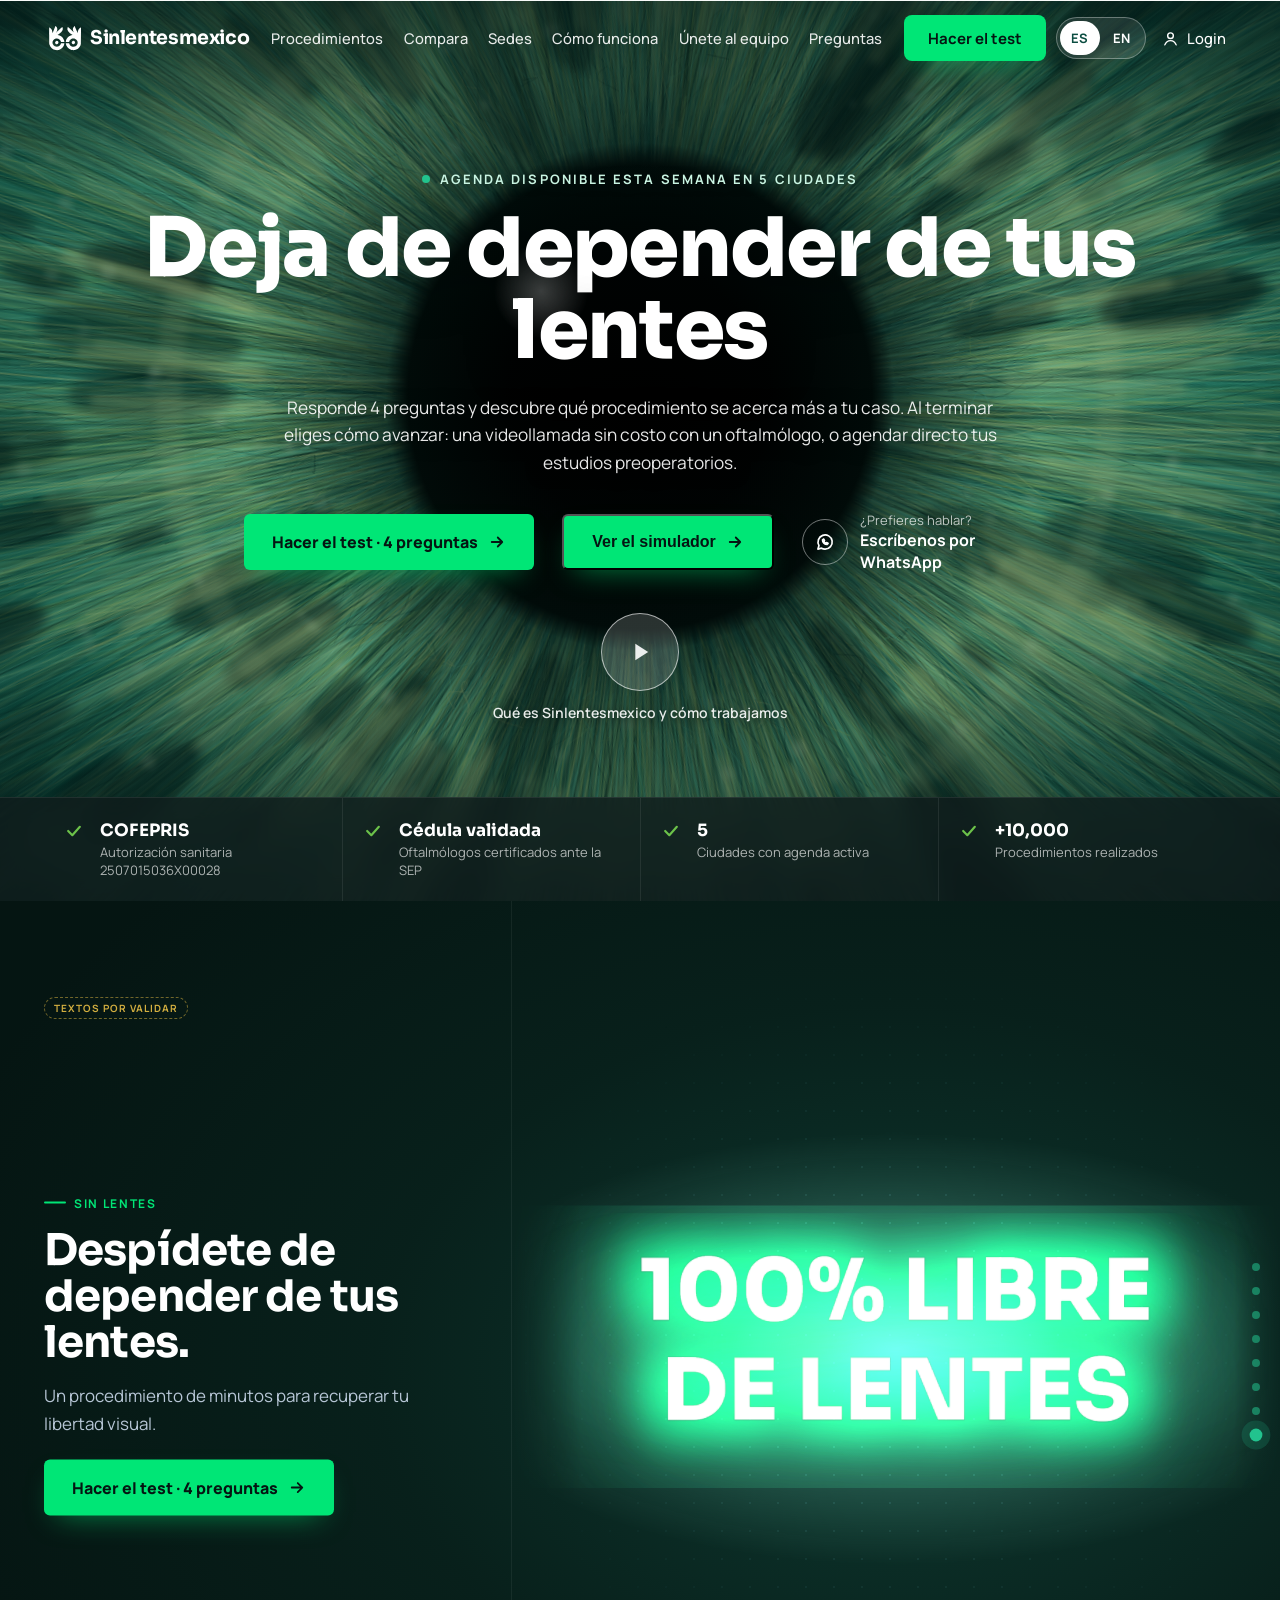
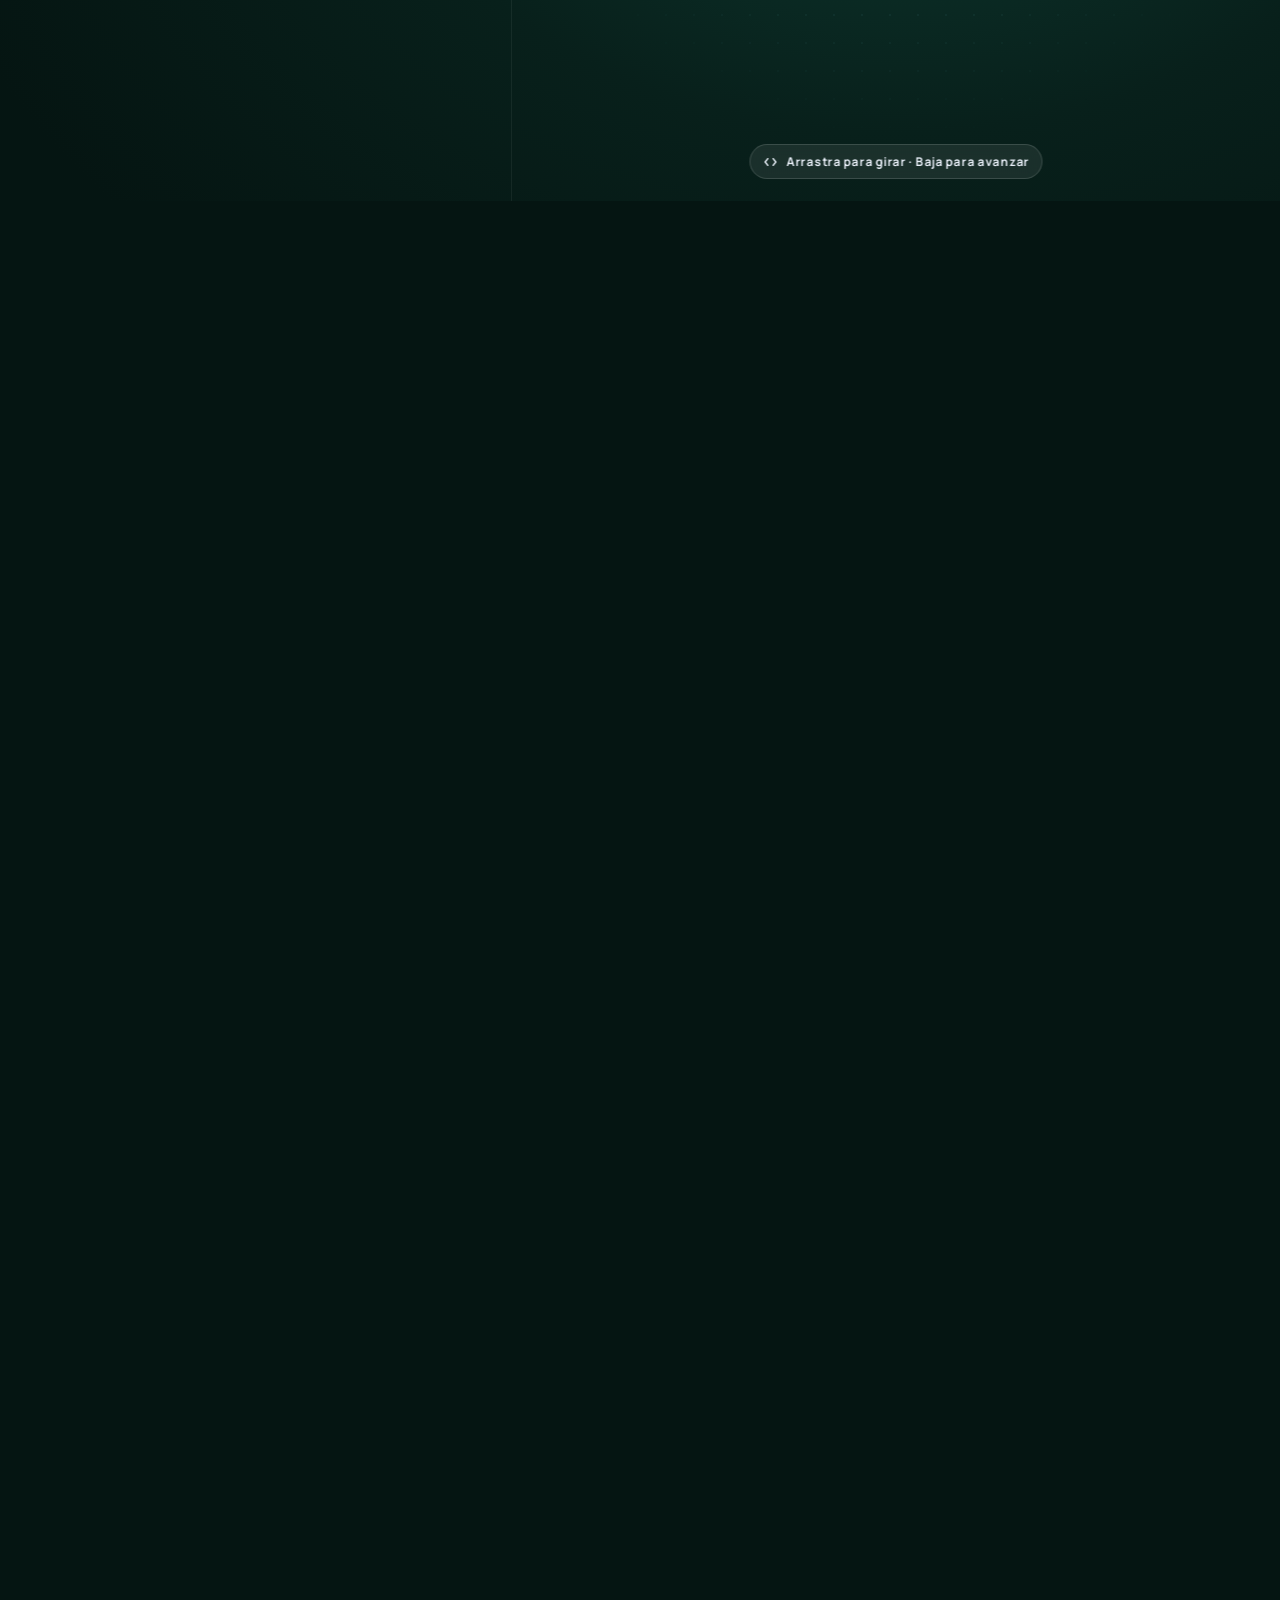
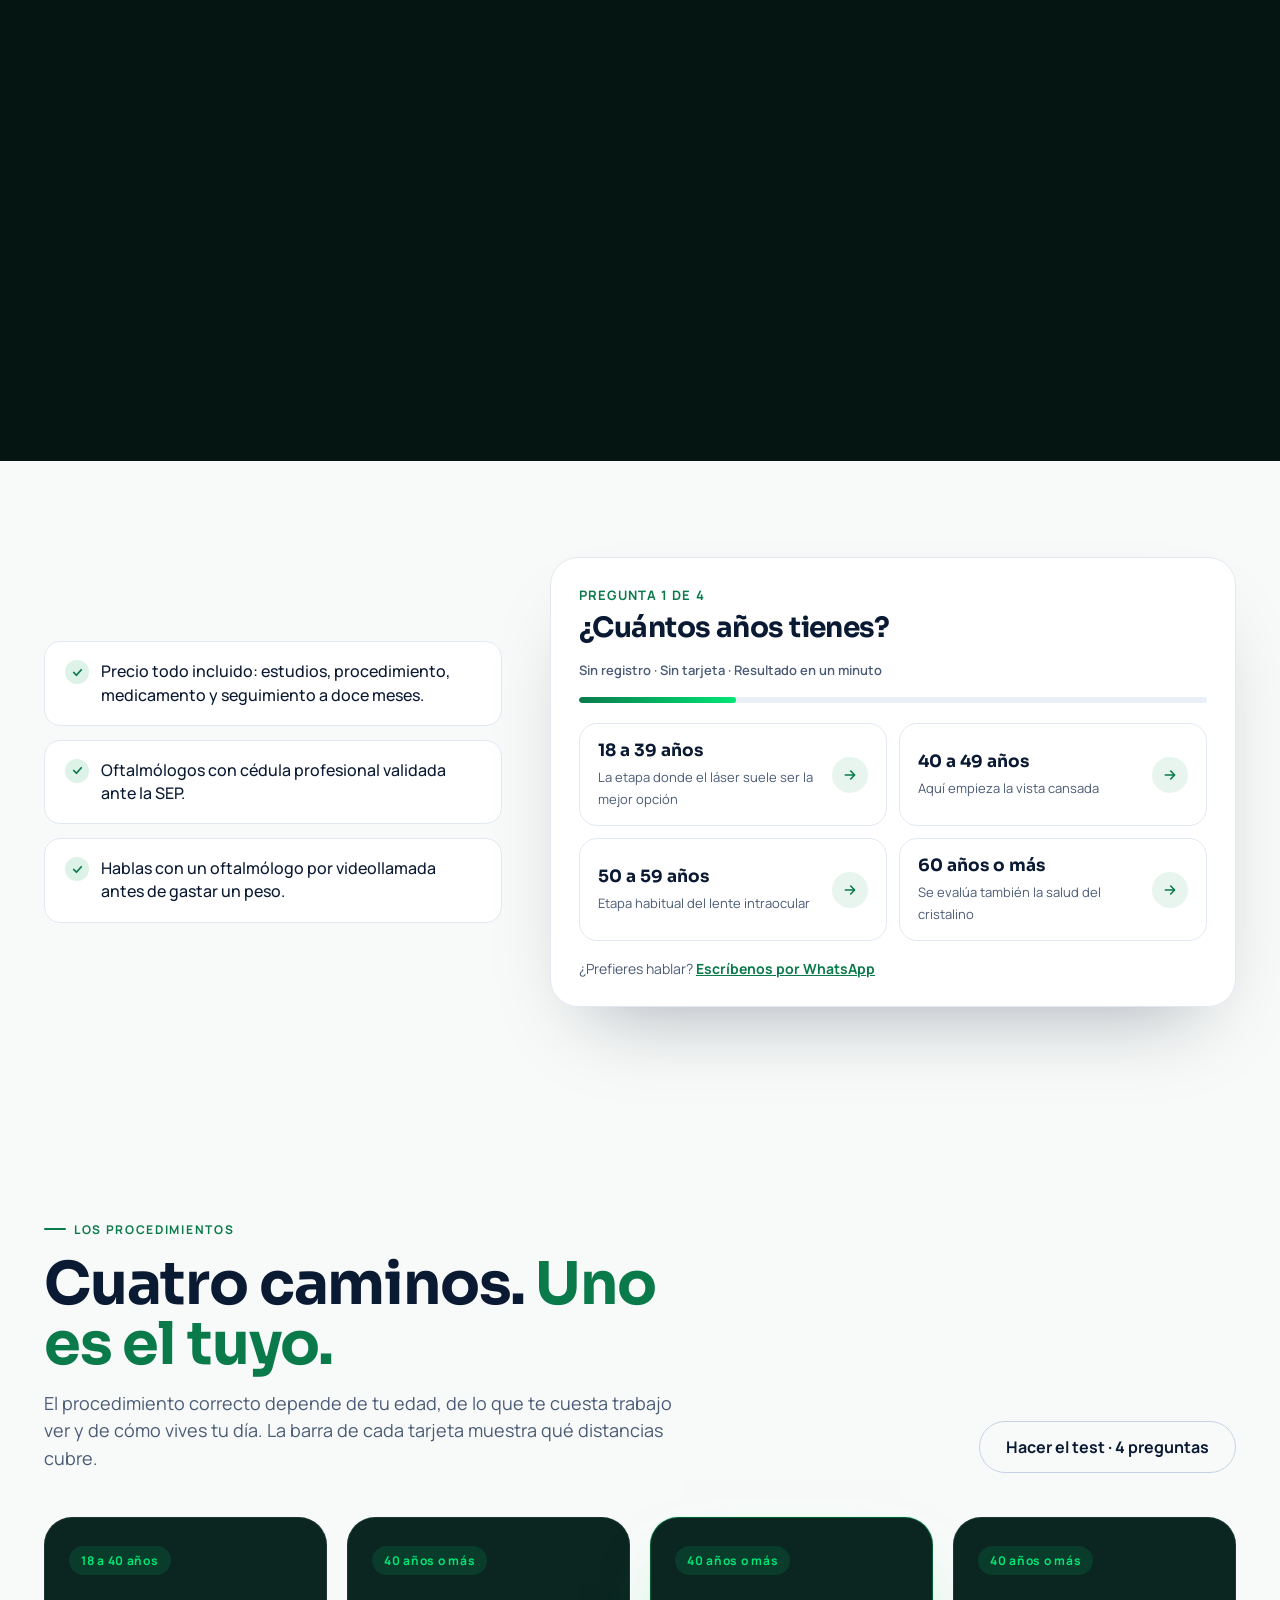
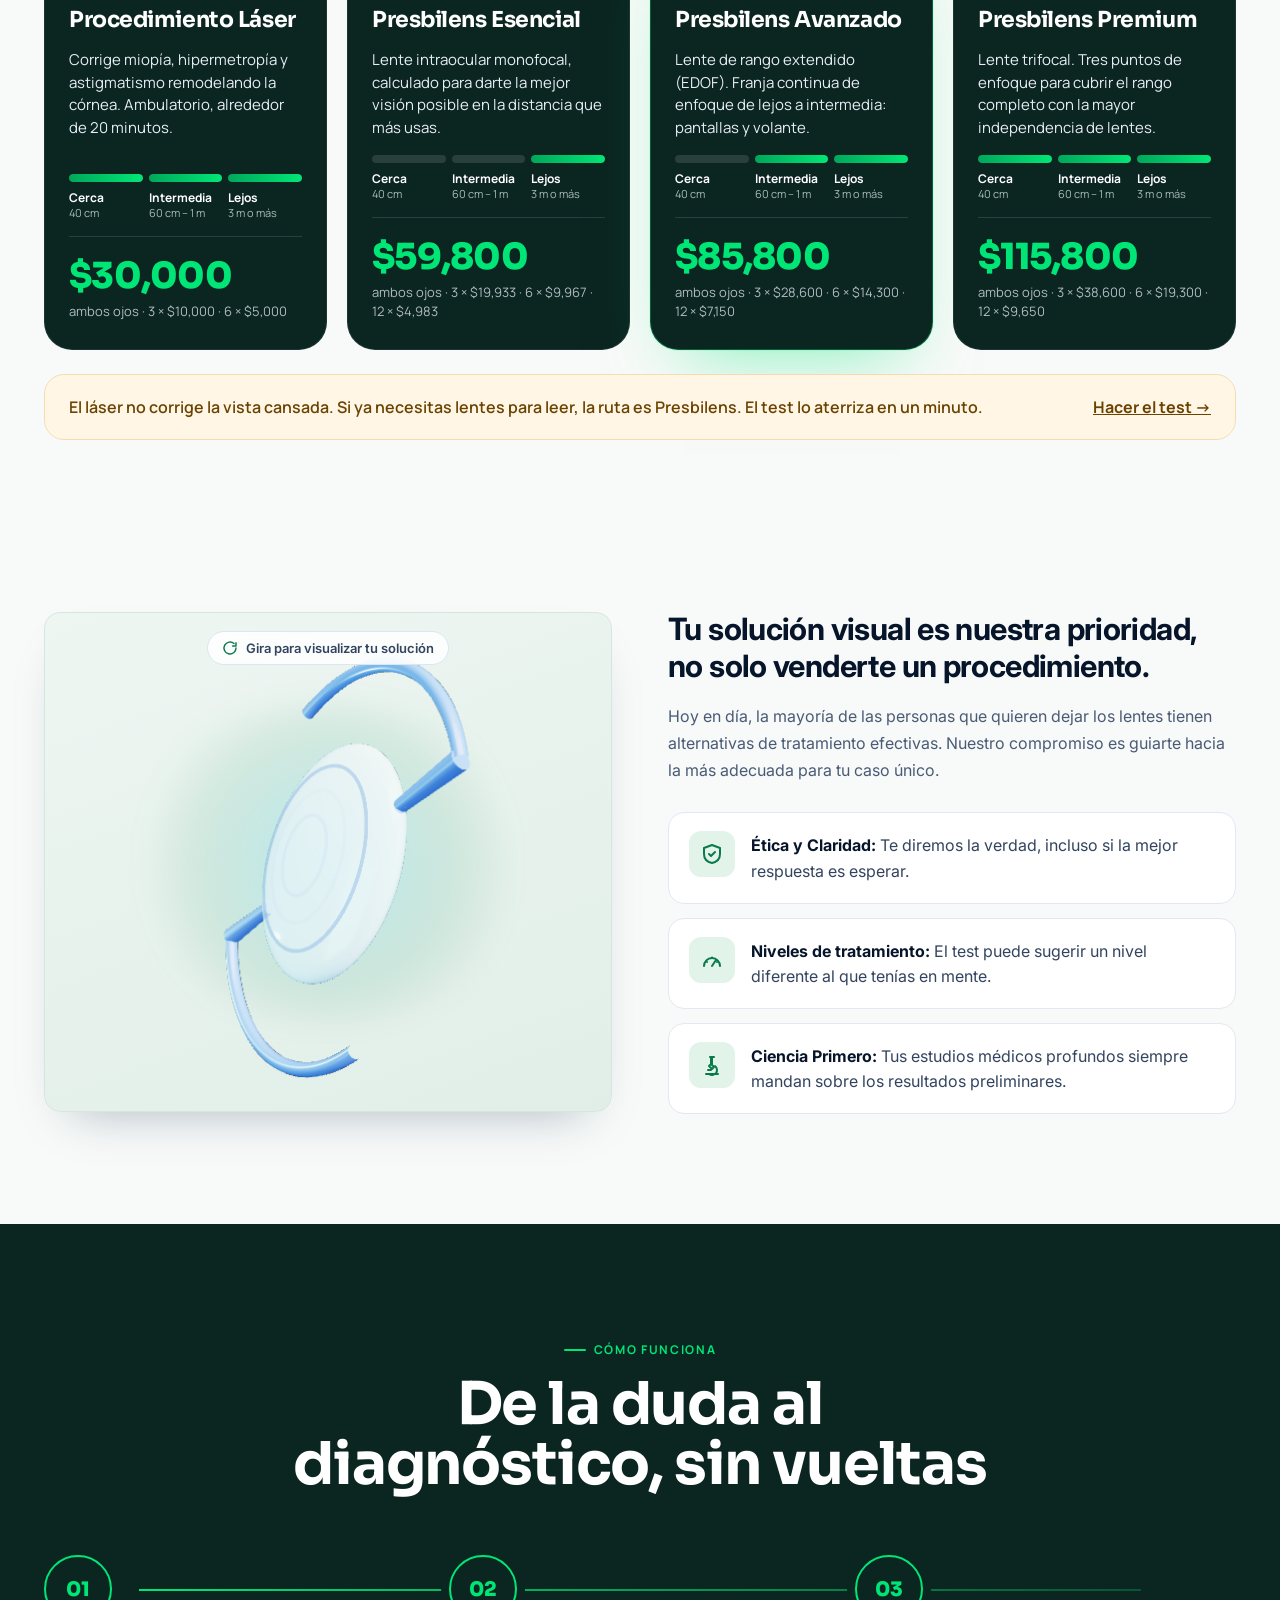
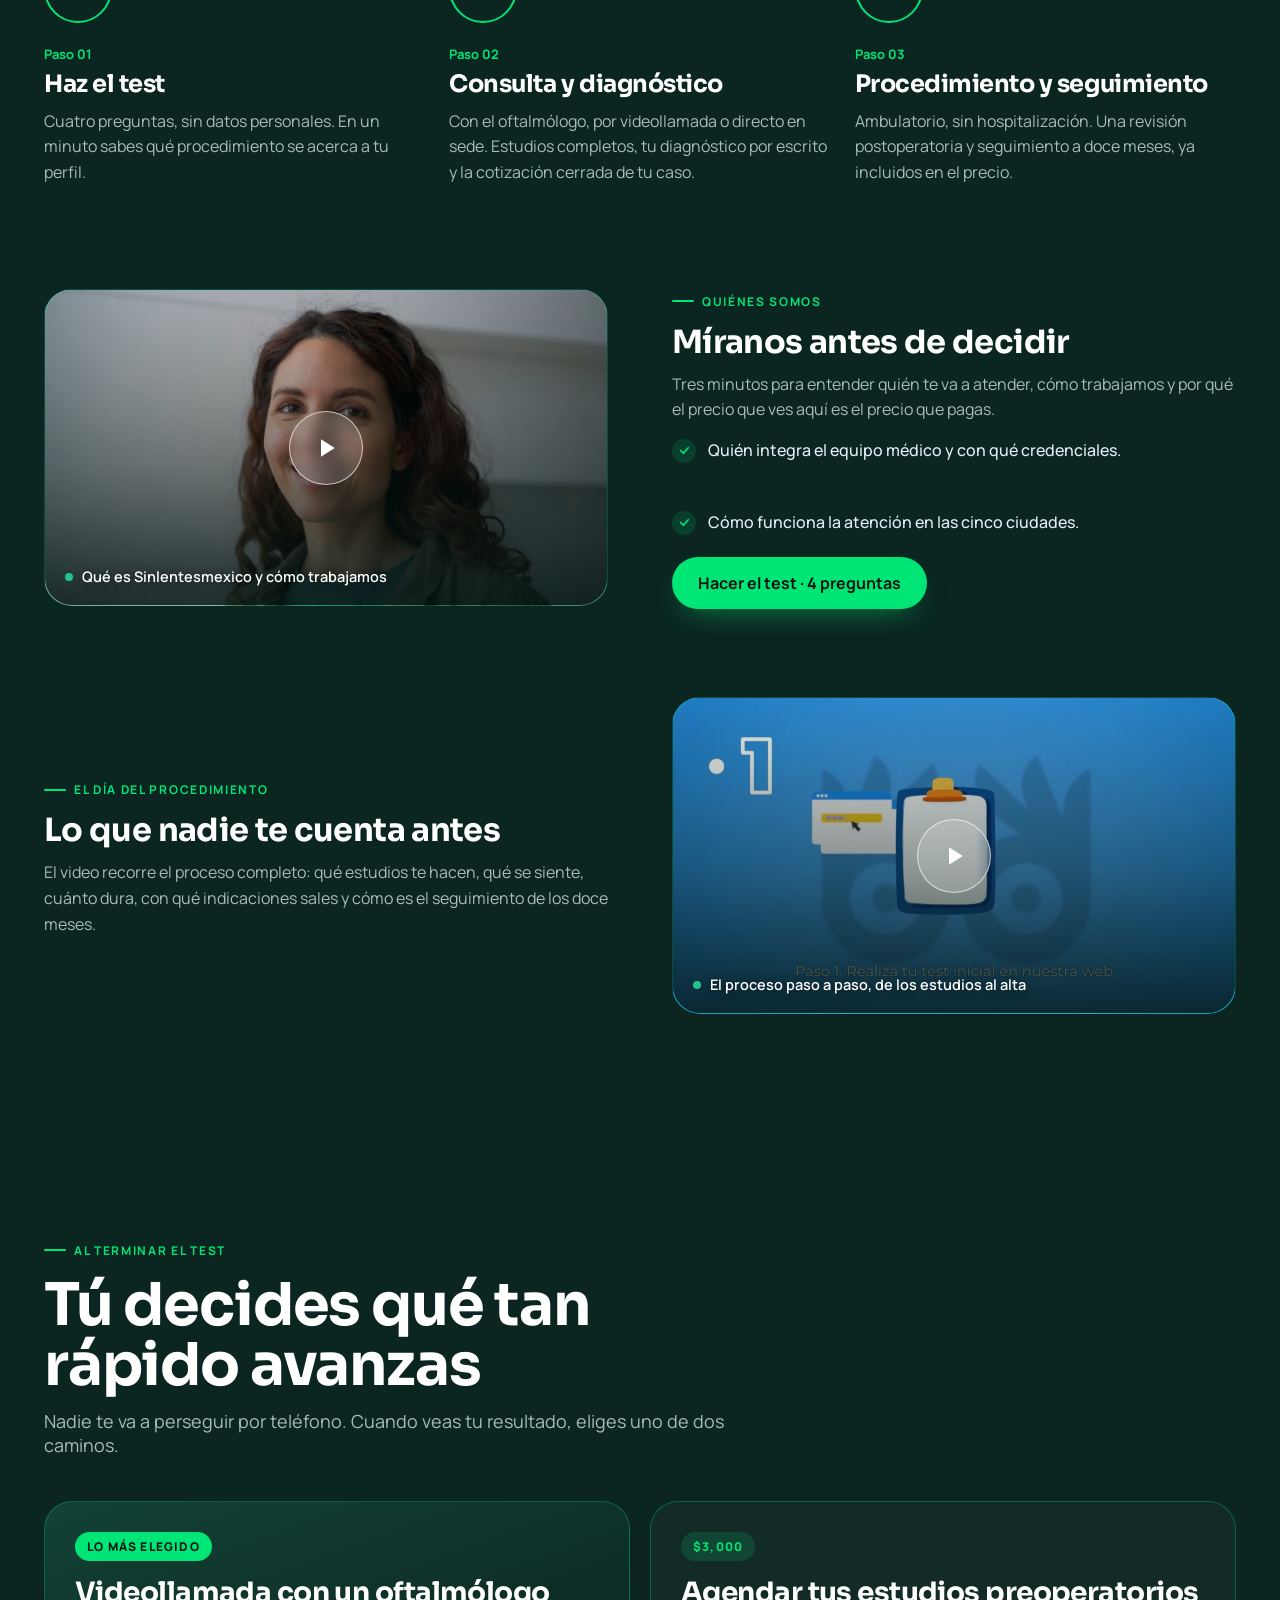
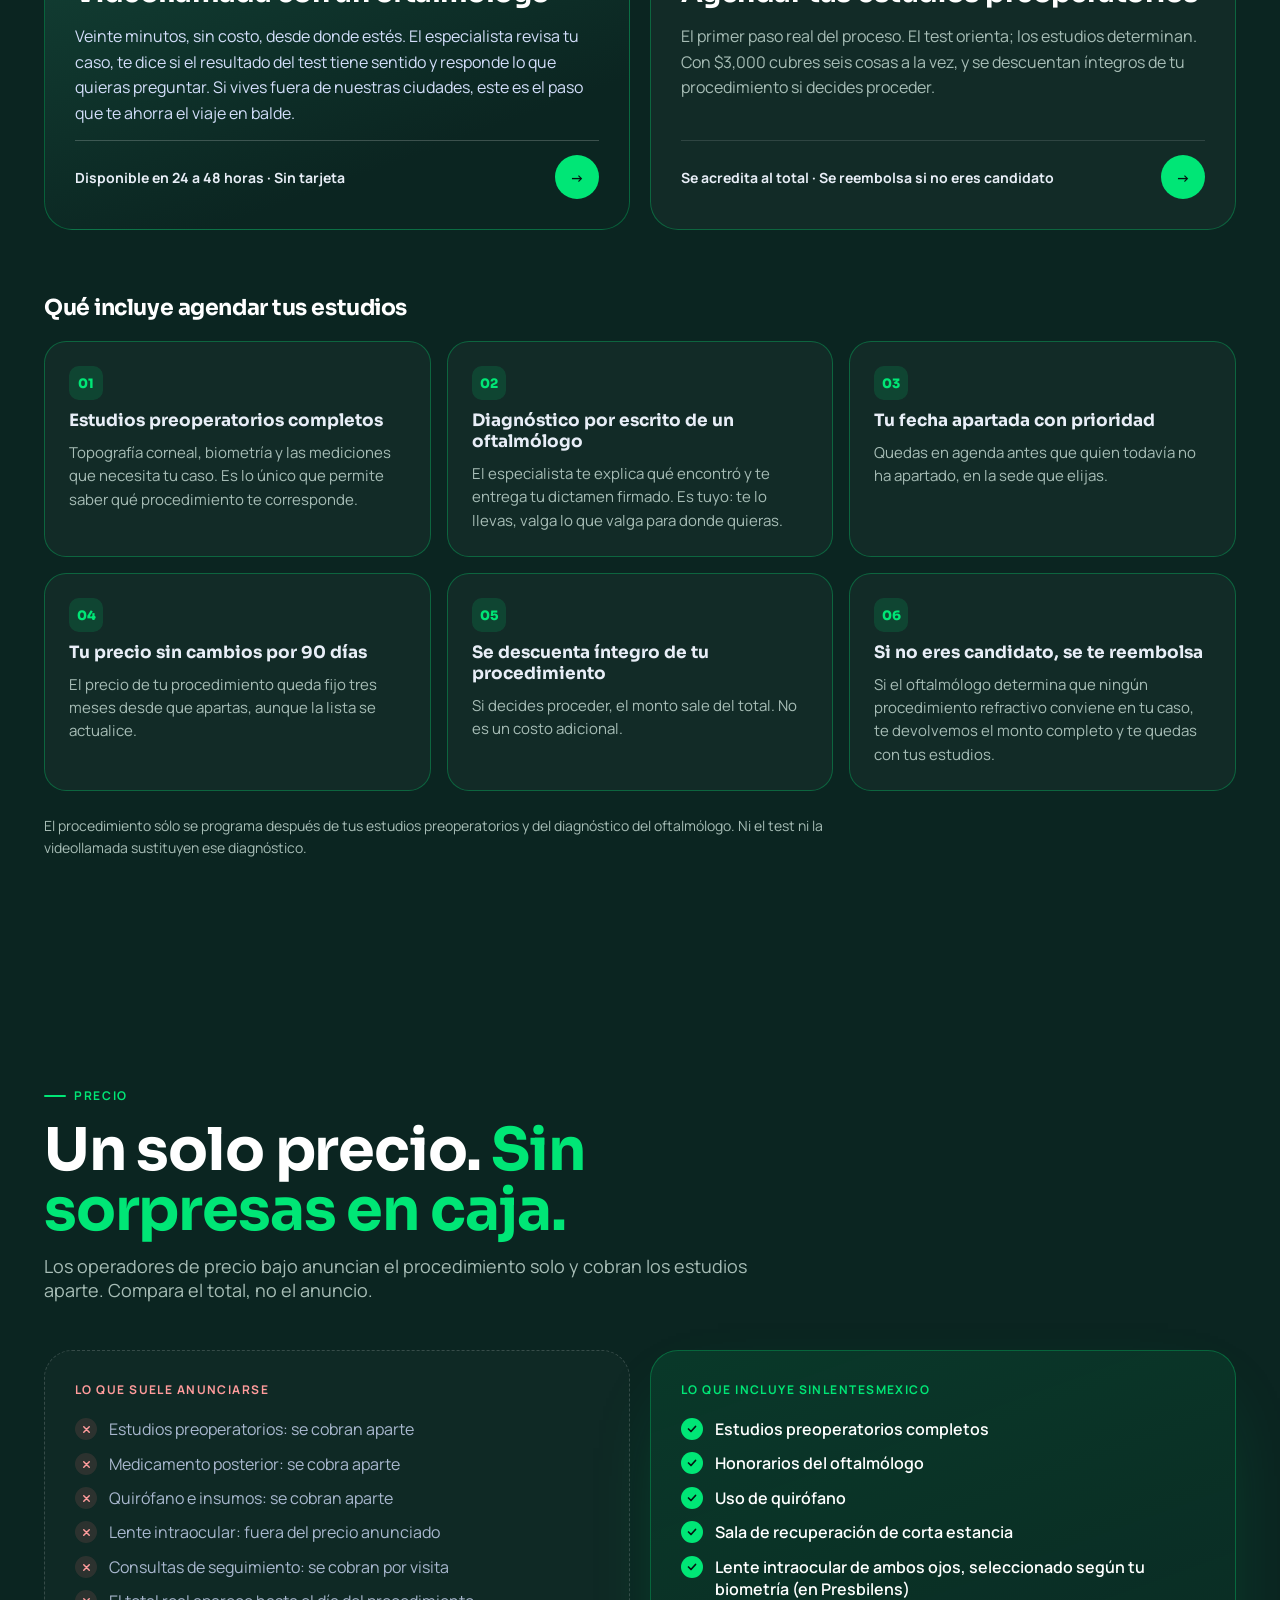
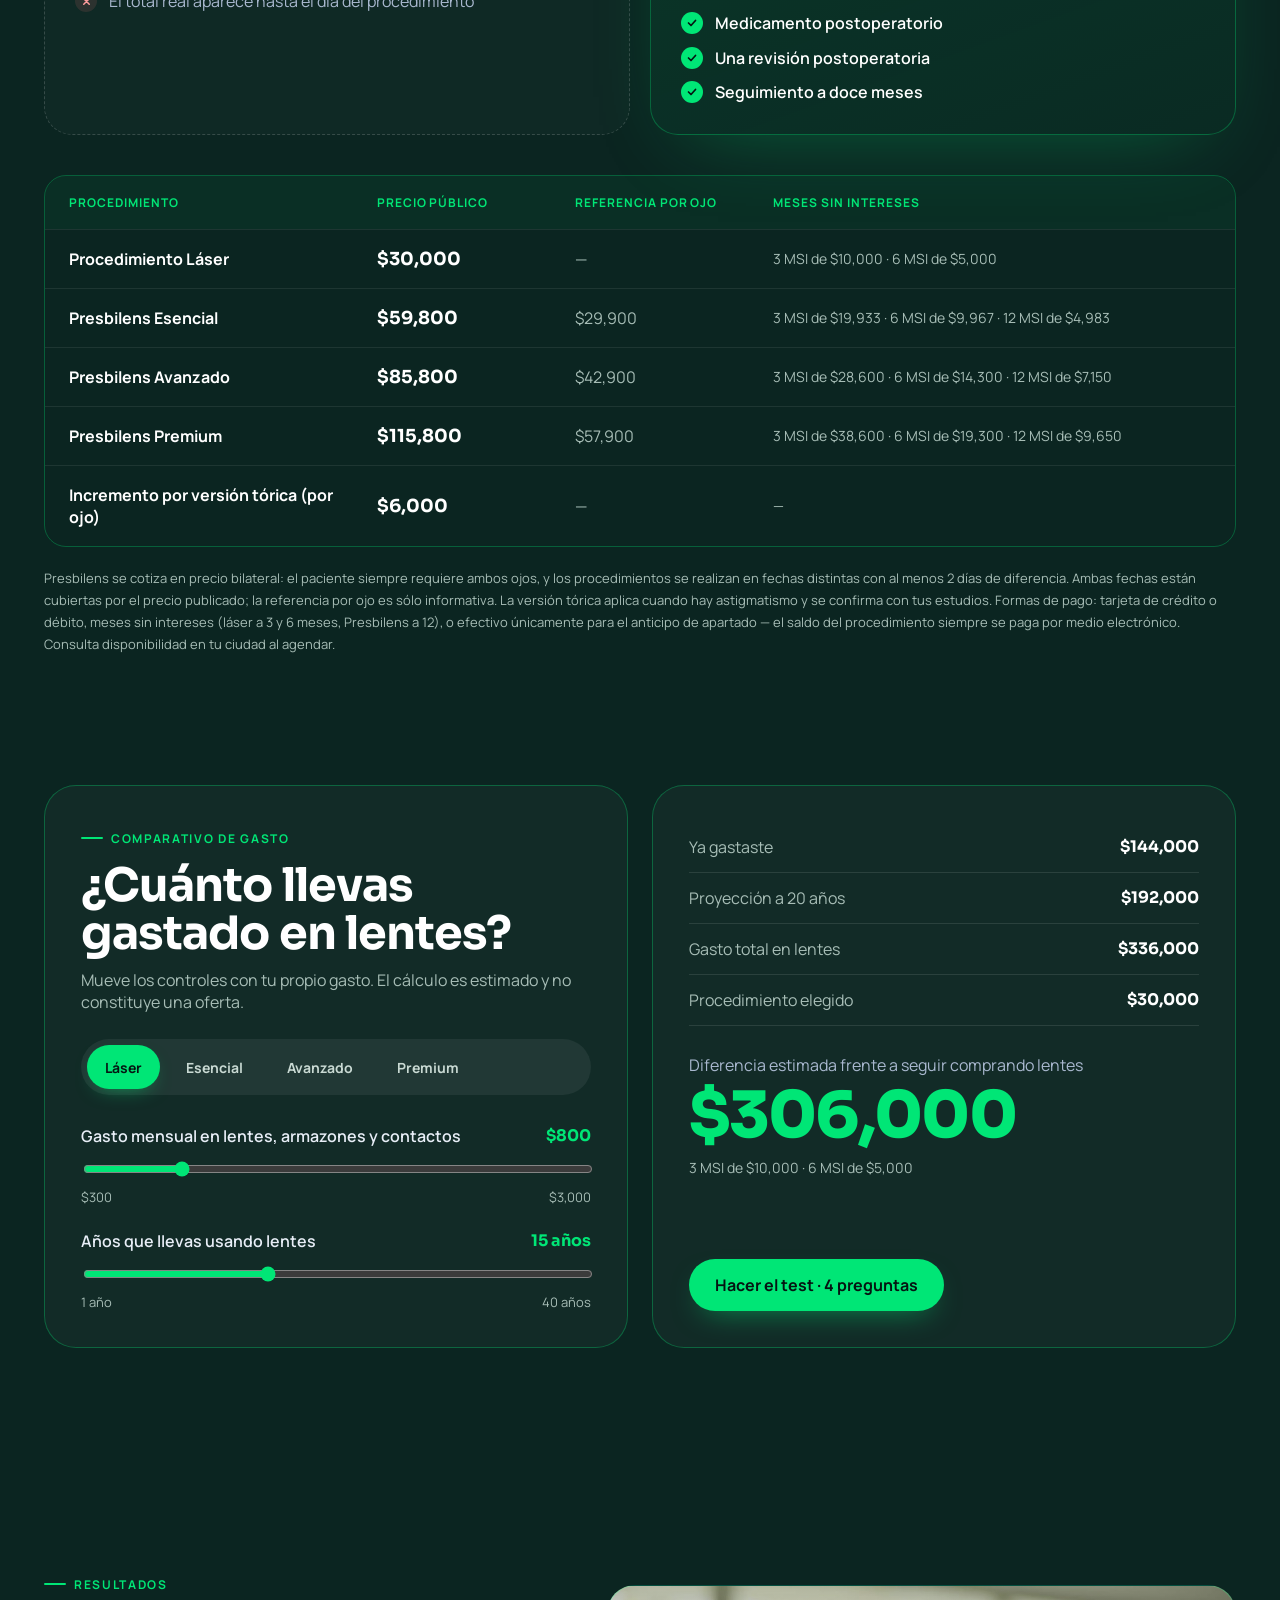
==== commit 04bddb21: "fix: parpadeo de la barra superior al hacer scroll La barra lleva desenfoque de fondo (backdrop-filt" ====
--- a/index.html
+++ b/index.html
@@ -6,7 +6,7 @@
 <title>Sinlentesmexico — Deja de depender de tus lentes</title>
 <link rel="preconnect" href="https://fonts.googleapis.com">
 <link rel="stylesheet" href="https://fonts.googleapis.com/css2?family=Sora:wght@400;600;700;800&amp;family=Inter:wght@400;600;700&amp;family=Manrope:wght@400;500;600;700&amp;display=swap">
-<link rel="stylesheet" href="css/landing.css?v=34">
+<link rel="stylesheet" href="css/landing.css?v=37">
 </head>
 <body>
 <div id="app"></div>
@@ -14,7 +14,7 @@
 <script src="vendor/three.min.js"></script>
 <script src="vendor/gsap.min.js"></script>
 <script src="vendor/ScrollTrigger.min.js"></script>
-<script src="js/landing.js?v=34"></script>
-<script src="js/i18n.js?v=34"></script>
+<script src="js/landing.js?v=37"></script>
+<script src="js/i18n.js?v=37"></script>
 </body>
 </html>
--- a/css/landing.css
+++ b/css/landing.css
@@ -25,7 +25,15 @@
 .dark .muted{color:#A9B8CF}
 
 /* nav */
-.topbar{position:sticky;top:0;z-index:50;background:rgba(248,250,249,.82);backdrop-filter:blur(14px);-webkit-backdrop-filter:blur(14px);border-bottom:1px solid rgba(11,26,51,.06)}
+/* La barra lleva desenfoque de fondo y va pegada arriba mientras el
+   contenido pasa por detrás. Dos cuidados para que no parpadee:
+   - se le da su propia capa de dibujo (translateZ), para que el navegador
+     no la rearme en cada cuadro;
+   - al pasar sobre el video NO se quita el desenfoque, se baja a 0. Quitar
+     la propiedad destruye la capa y la vuelve a crear, y eso es justo lo
+     que se ve como un destello en toda la línea. */
+.topbar{position:sticky;top:0;z-index:50;background:rgba(248,250,249,.82);backdrop-filter:blur(14px);-webkit-backdrop-filter:blur(14px);border-bottom:1px solid rgba(11,26,51,.06);
+  transform:translateZ(0);will-change:background-color}
 .navbar{display:flex;align-items:center;gap:clamp(14px,2.2vw,40px);min-height:76px}
 .logo{display:flex;align-items:center;gap:8px;text-decoration:none;color:#07152B;min-height:44px;flex:0 0 auto}
 .logo:hover{color:#07152B}
@@ -291,7 +299,7 @@
 
 /* macro-iris hero */
 .topbar{transition:background .45s,border-color .45s,box-shadow .45s}
-.topbar.over{background:transparent;border-bottom-color:transparent;backdrop-filter:none;-webkit-backdrop-filter:none}
+.topbar.over{background:transparent;border-bottom-color:transparent;backdrop-filter:blur(0px);-webkit-backdrop-filter:blur(0px)}
 .topbar.over .logo,.topbar.over .logo:hover{color:#fff}
 .topbar.over .navlinks a{color:rgba(255,255,255,.9)}
 .topbar.over .navlinks a:hover{color:#fff;background:rgba(255,255,255,.14)}
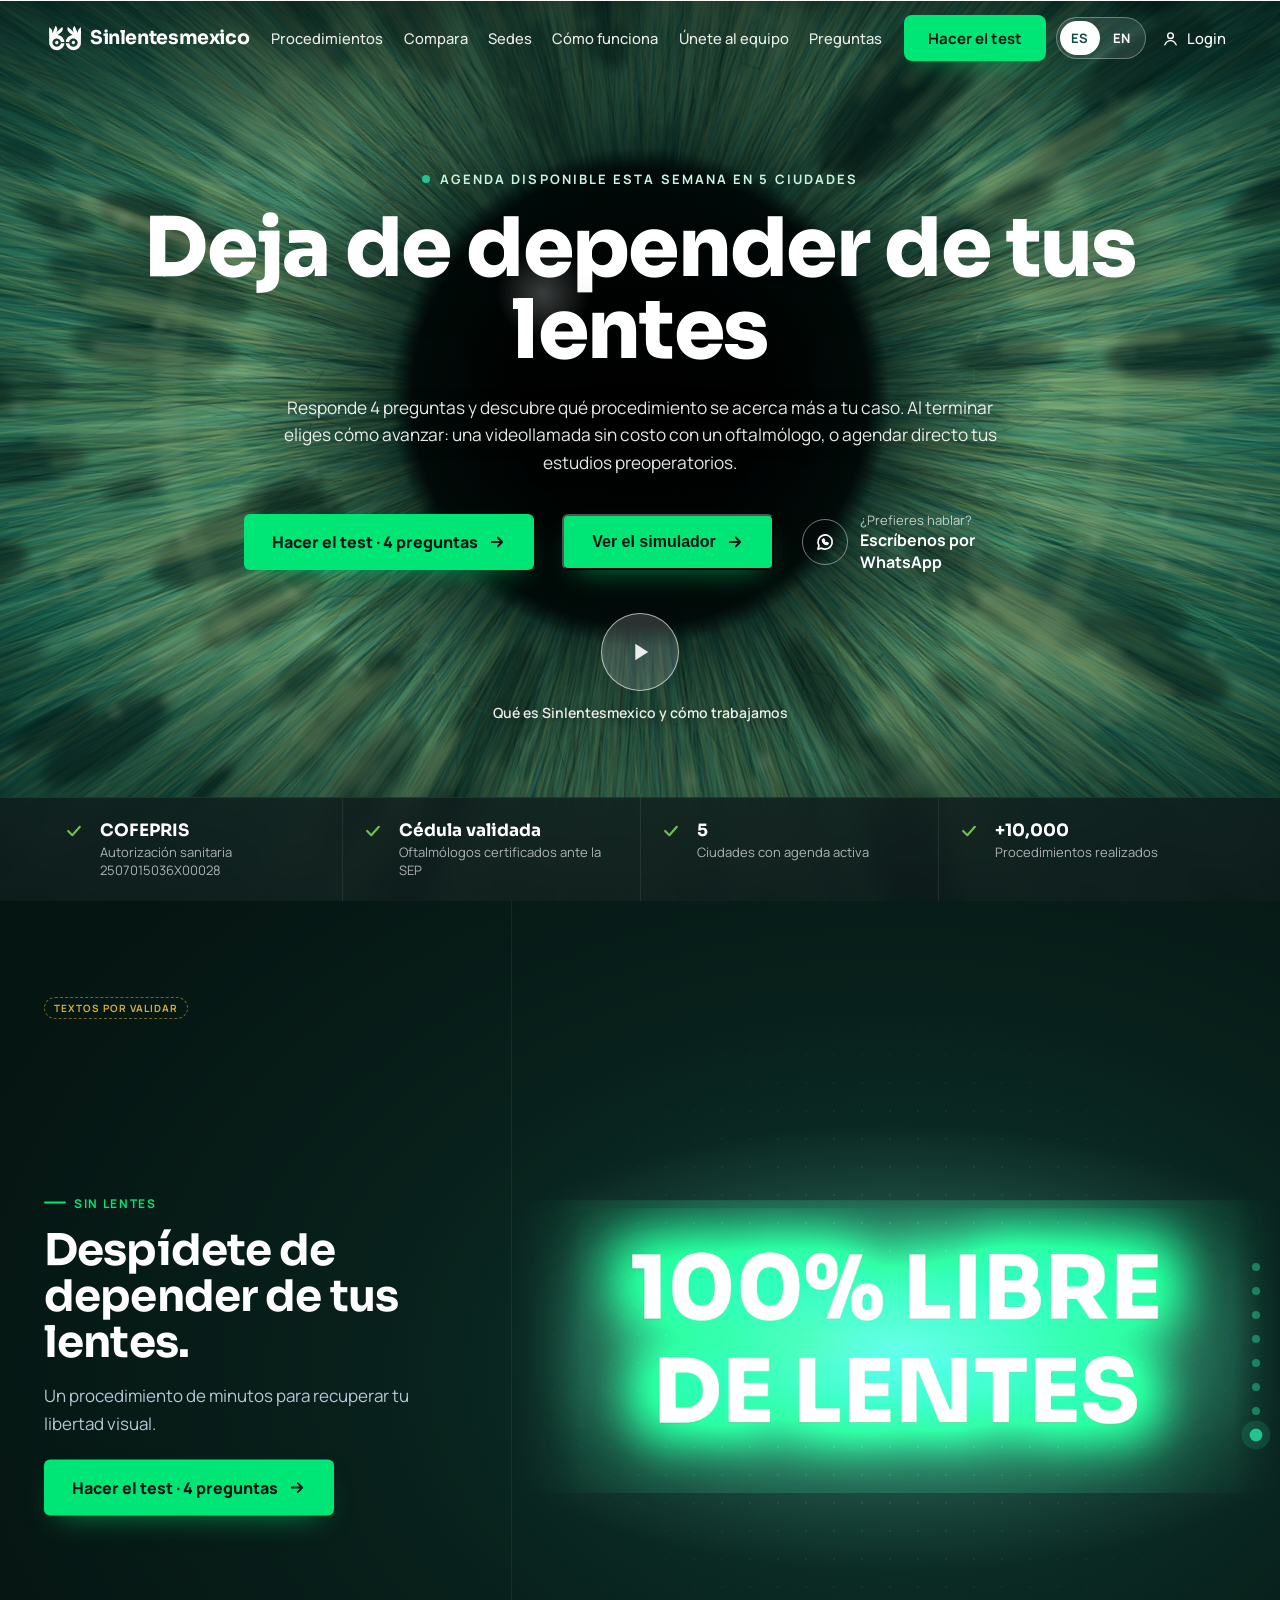
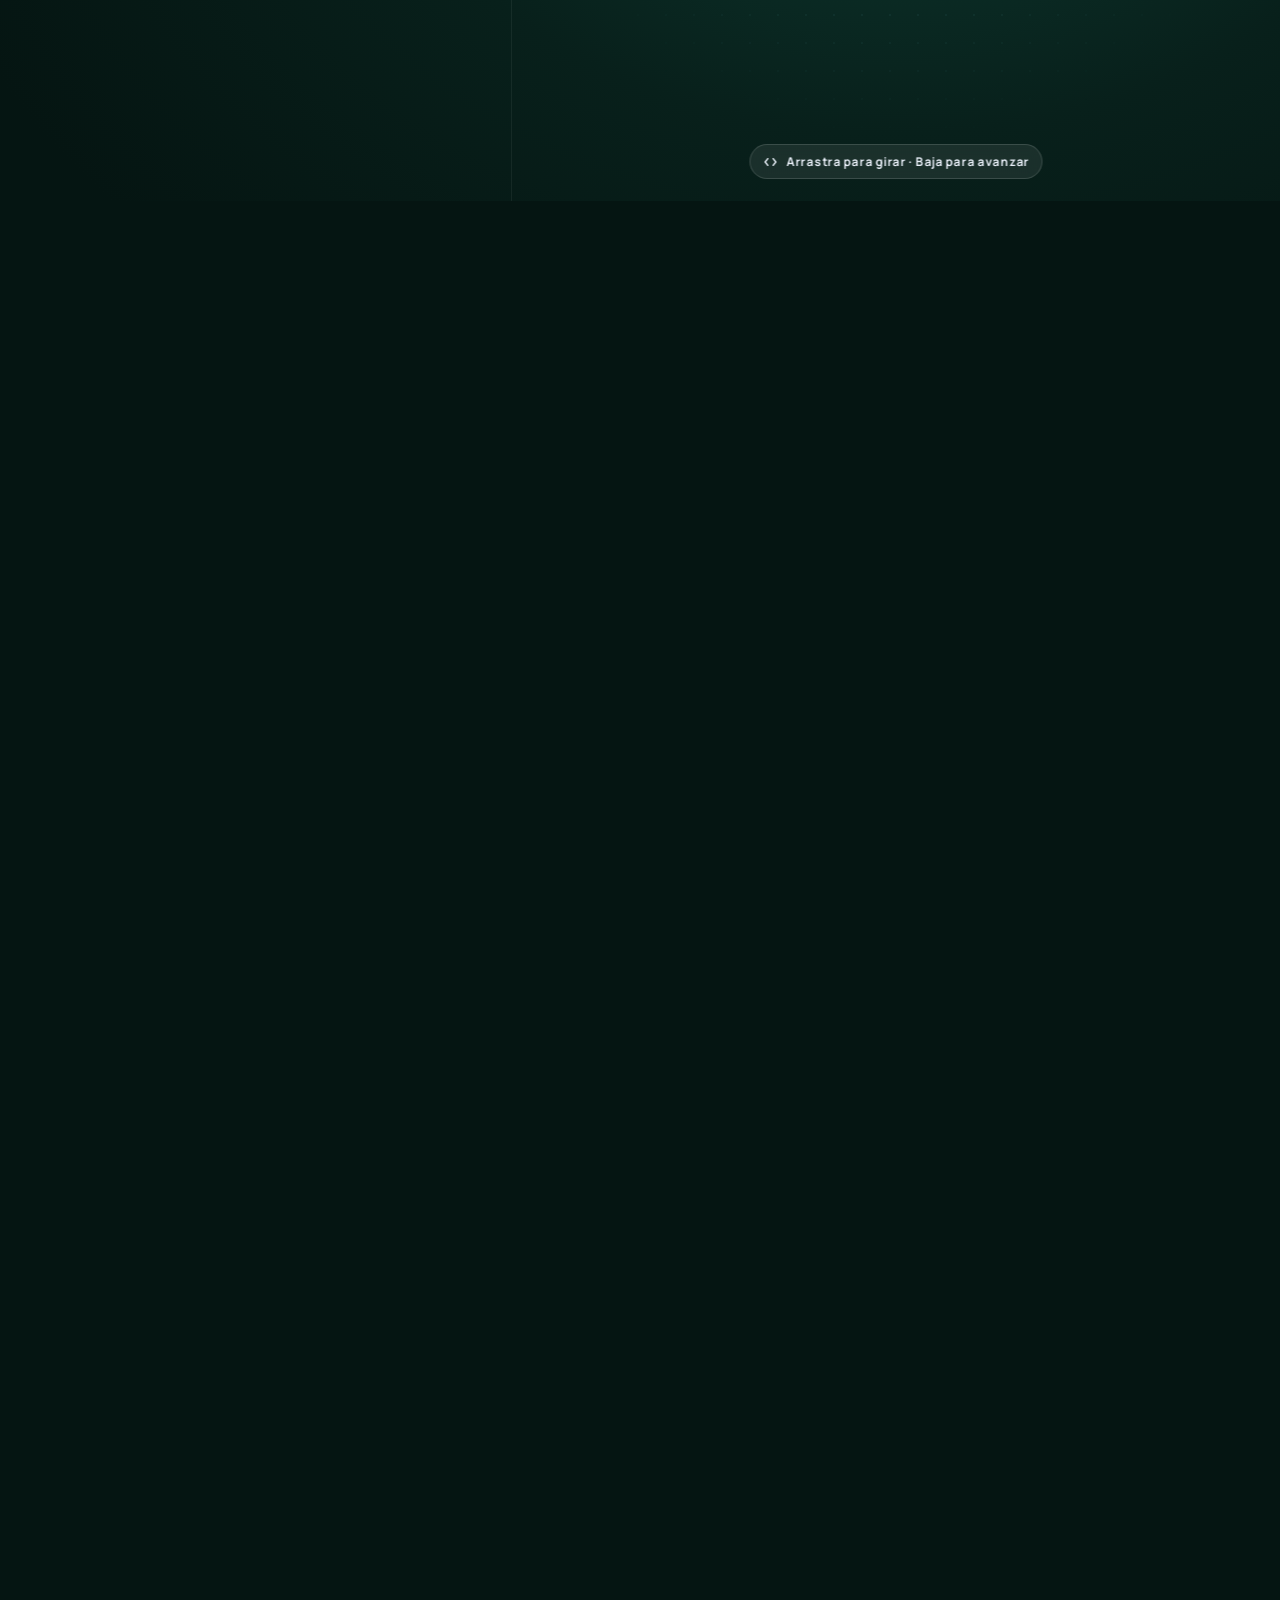
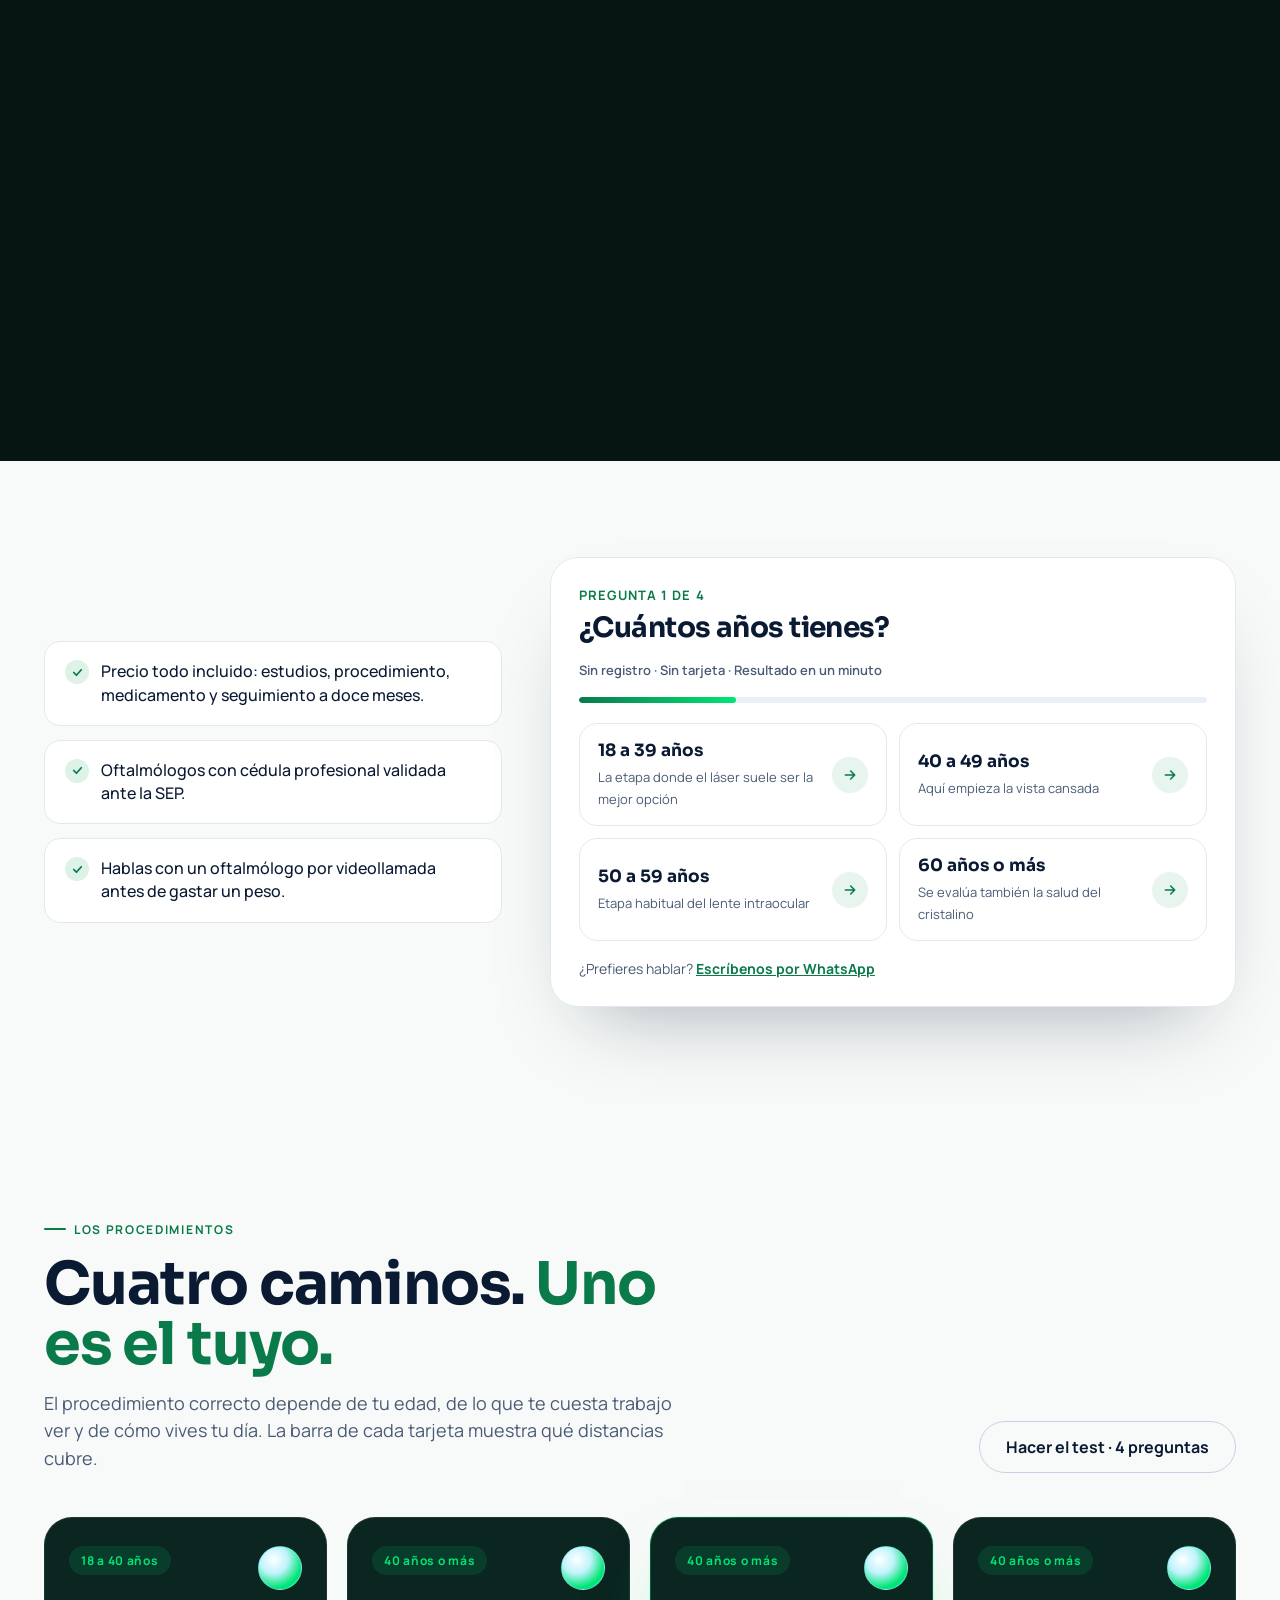
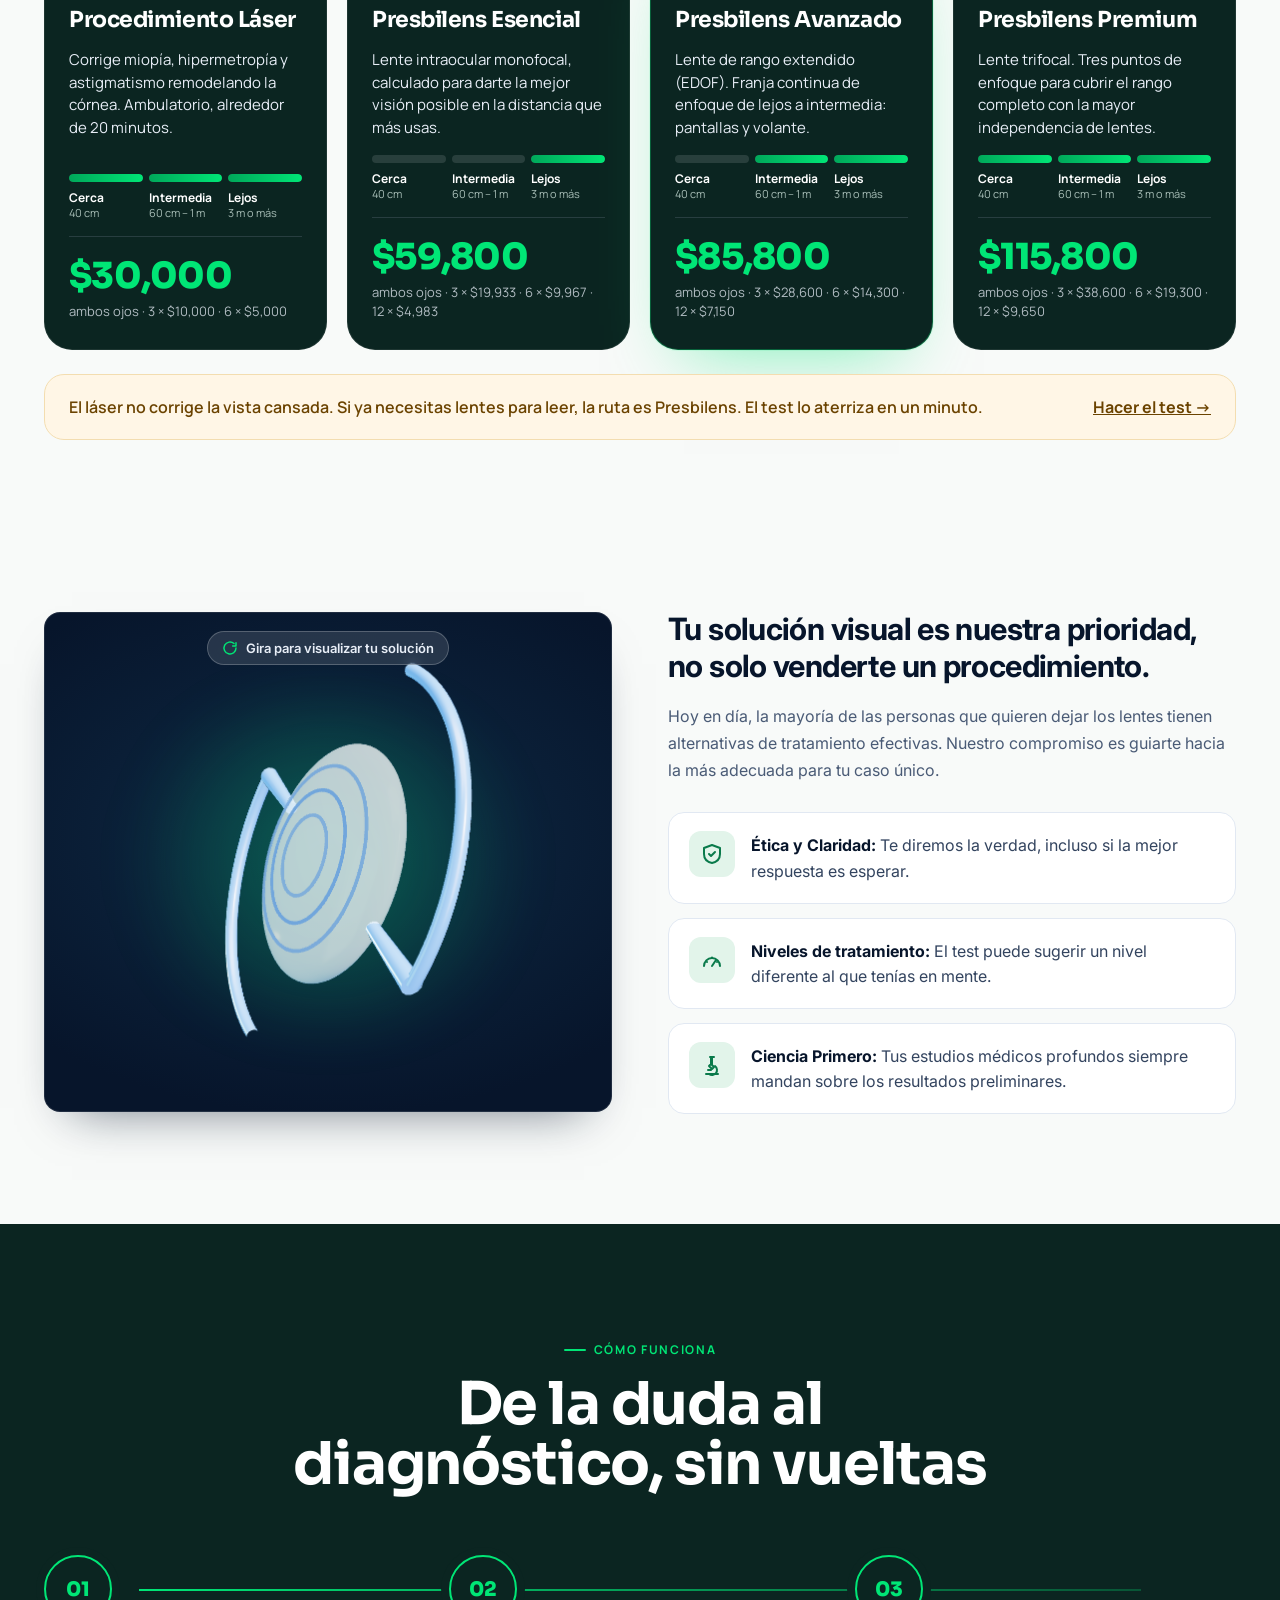
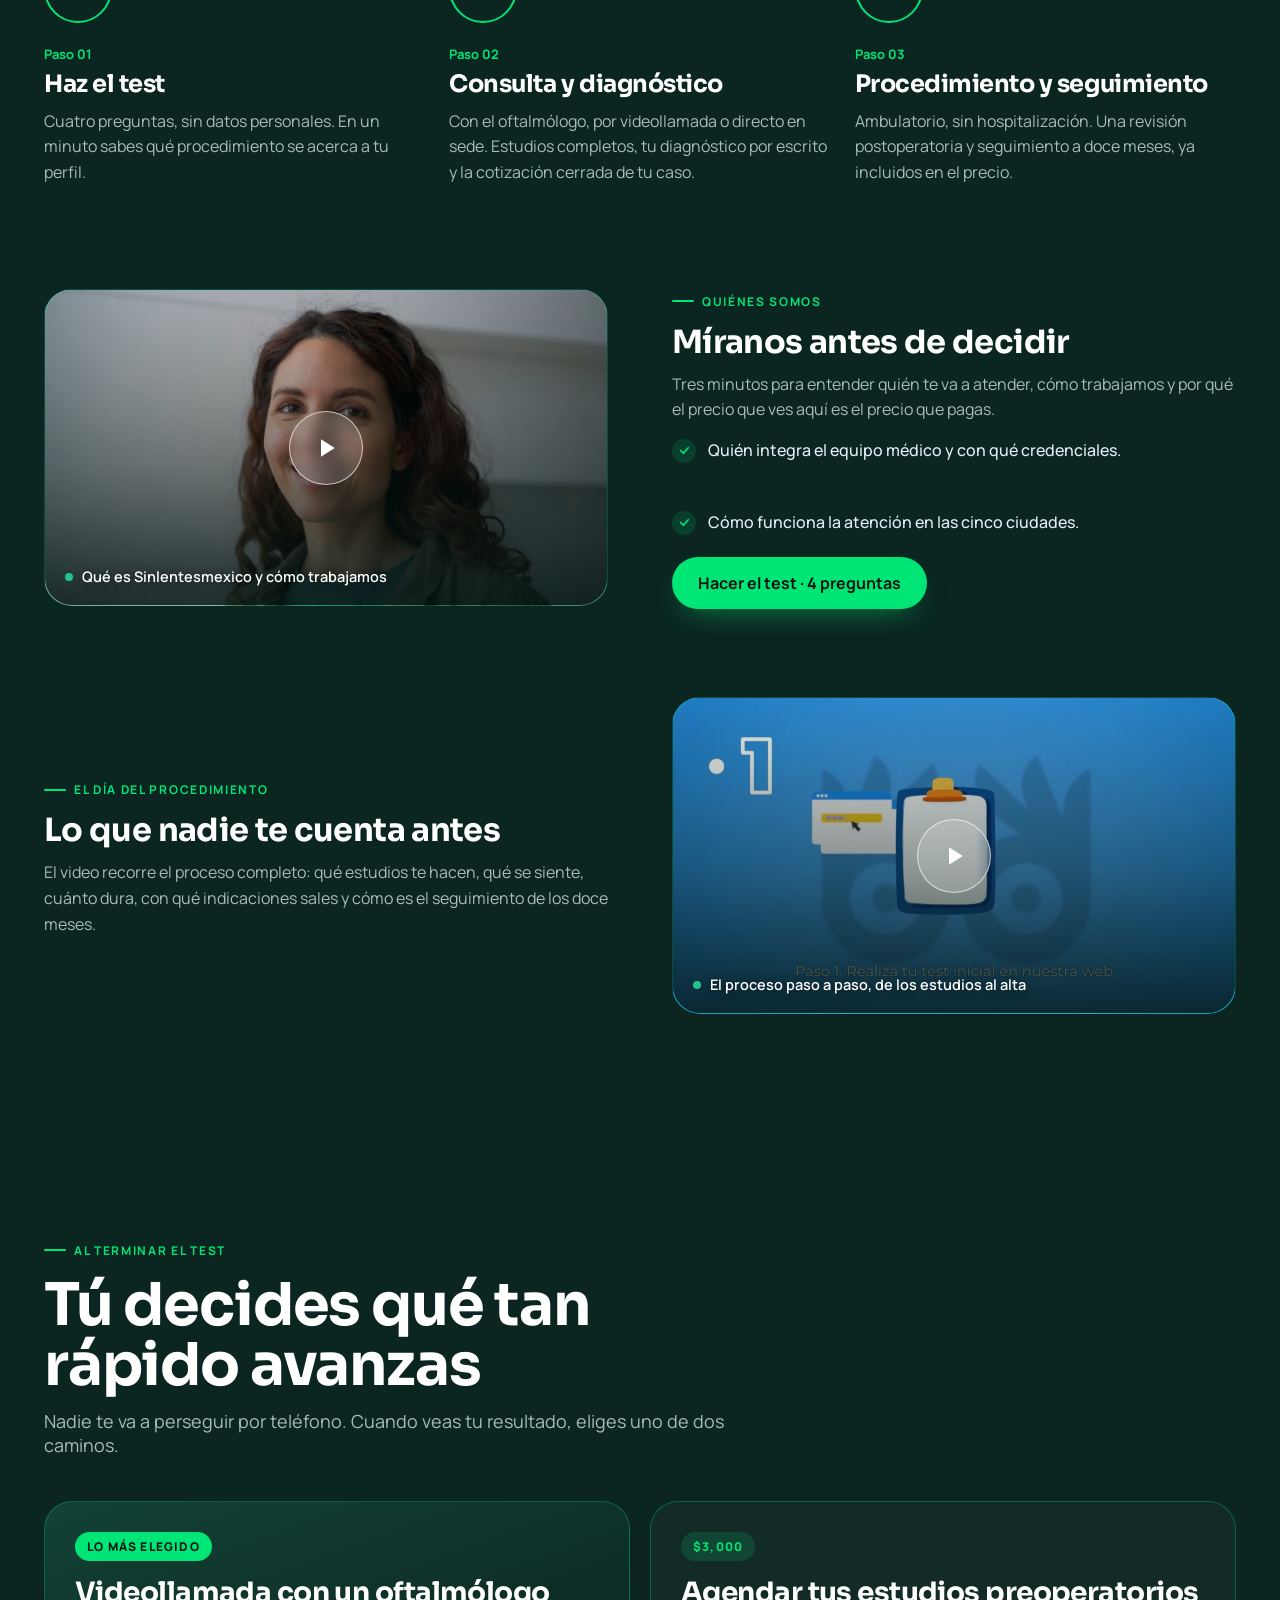
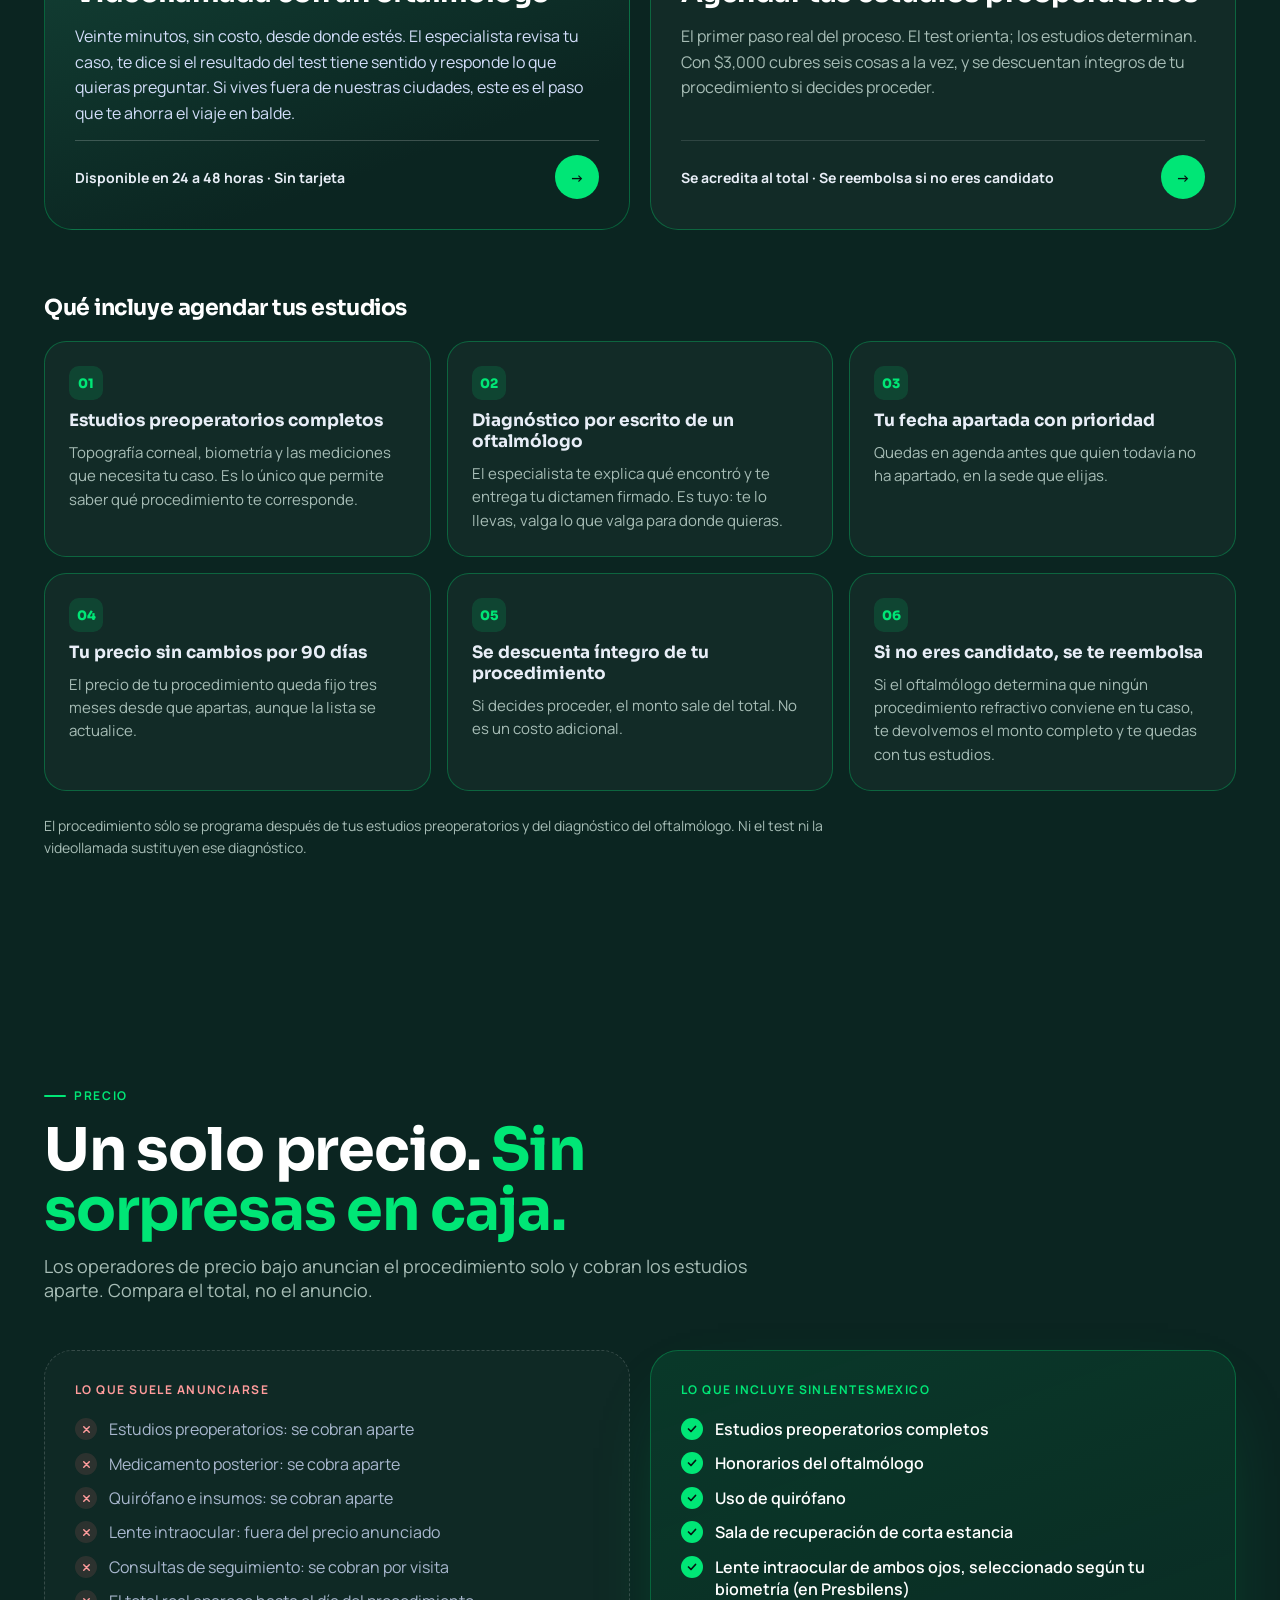
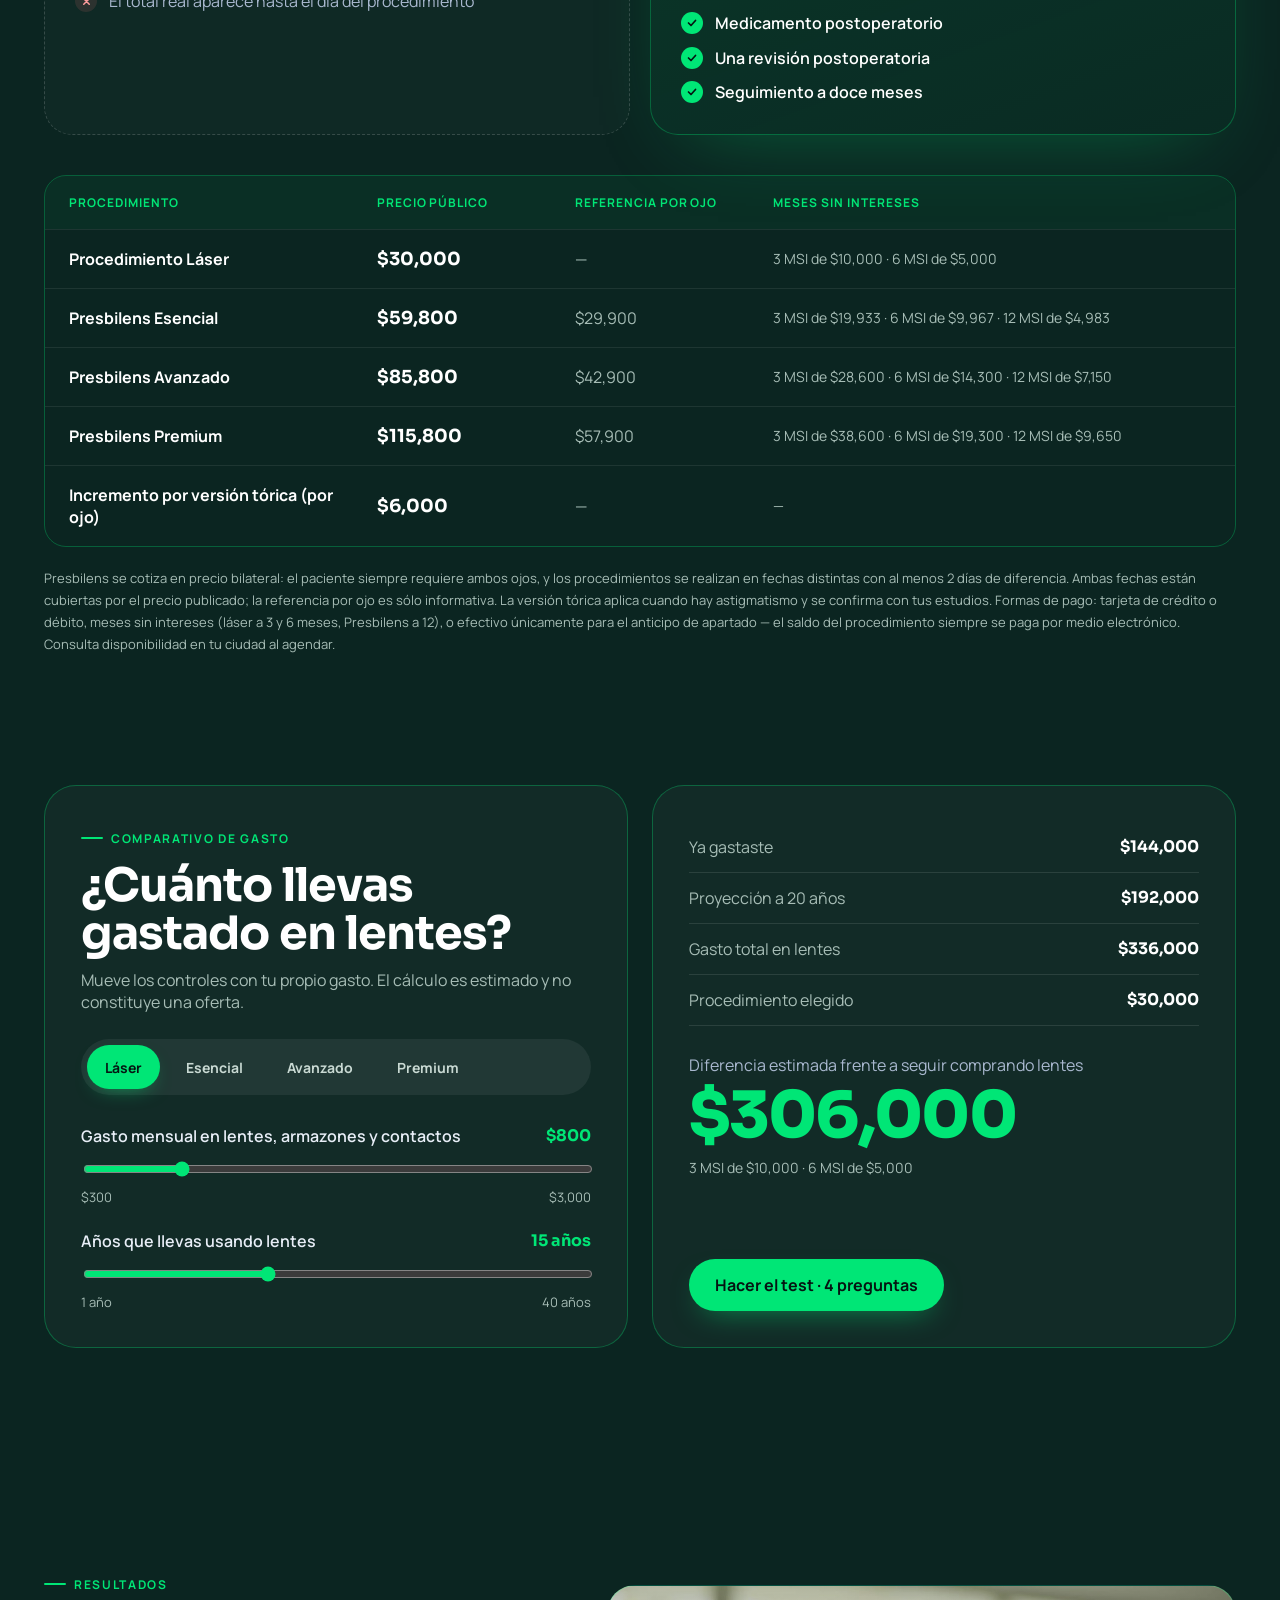
==== commit 0c16b1b3: "style: el lente 3D sobre el azul oscuro de la marca, para que se vea El lente intraocular es blanco " ====
--- a/index.html
+++ b/index.html
@@ -6,7 +6,7 @@
 <title>Sinlentesmexico — Deja de depender de tus lentes</title>
 <link rel="preconnect" href="https://fonts.googleapis.com">
 <link rel="stylesheet" href="https://fonts.googleapis.com/css2?family=Sora:wght@400;600;700;800&amp;family=Inter:wght@400;600;700&amp;family=Manrope:wght@400;500;600;700&amp;display=swap">
-<link rel="stylesheet" href="css/landing.css?v=37">
+<link rel="stylesheet" href="css/landing.css?v=38">
 </head>
 <body>
 <div id="app"></div>
@@ -14,7 +14,7 @@
 <script src="vendor/three.min.js"></script>
 <script src="vendor/gsap.min.js"></script>
 <script src="vendor/ScrollTrigger.min.js"></script>
-<script src="js/landing.js?v=37"></script>
-<script src="js/i18n.js?v=37"></script>
+<script src="js/landing.js?v=38"></script>
+<script src="js/i18n.js?v=38"></script>
 </body>
 </html>
--- a/css/landing.css
+++ b/css/landing.css
@@ -349,11 +349,14 @@
 
 /* ethic section */
 .ethic{display:grid;grid-template-columns:repeat(2,minmax(0,1fr));gap:56px;align-items:center;font-family:Inter,Manrope,system-ui,sans-serif}
-.ethic-card{position:relative;height:500px;border-radius:16px;background:linear-gradient(160deg,#EEF3FA 0%,#E2EAF4 100%);border:1px solid #DCE5F0;box-shadow:0 24px 48px -28px rgba(11,35,71,.35);overflow:hidden}
-.ethic-card::before{content:"";position:absolute;inset:18% 14%;border-radius:50%;background:radial-gradient(circle,rgba(63,208,232,.28),rgba(0,140,80,.1) 50%,transparent 72%);filter:blur(14px);pointer-events:none}
+/* El lente 3D es blanco translúcido: sobre fondo claro se perdía. Va sobre
+   el azul oscuro de la identidad (#07152B), con un halo verde detrás para
+   despegarlo del fondo. */
+.ethic-card{position:relative;height:500px;border-radius:16px;background:radial-gradient(120% 90% at 50% 45%,#0E2A45 0%,#07152B 62%);border:1px solid rgba(255,255,255,.1);box-shadow:0 24px 48px -28px rgba(7,21,43,.6);overflow:hidden}
+.ethic-card::before{content:"";position:absolute;inset:16% 12%;border-radius:50%;background:radial-gradient(circle,rgba(0,230,118,.3),rgba(0,230,118,.12) 48%,transparent 72%);filter:blur(26px);pointer-events:none}
 .ethic-card canvas{position:relative;width:100%;height:100%;display:block;cursor:grab;touch-action:pan-y}
-.ethic-badge{position:absolute;z-index:2;top:18px;left:50%;transform:translateX(-50%);display:inline-flex;align-items:center;gap:8px;white-space:nowrap;padding:8px 14px;border-radius:999px;background:rgba(255,255,255,.85);border:1px solid #DCE5F0;color:#33445F;font:600 13px Inter,Manrope,sans-serif;backdrop-filter:blur(6px);pointer-events:none}
-.ethic-badge svg{color:#0A7A4B;animation:spin 6s linear infinite}
+.ethic-badge{position:absolute;z-index:2;top:18px;left:50%;transform:translateX(-50%);display:inline-flex;align-items:center;gap:8px;white-space:nowrap;padding:8px 14px;border-radius:999px;background:rgba(255,255,255,.12);border:1px solid rgba(255,255,255,.22);color:#E8EEF7;font:600 13px Inter,Manrope,sans-serif;backdrop-filter:blur(6px);pointer-events:none}
+.ethic-badge svg{color:#00E676;animation:spin 6s linear infinite}
 .ethic-text h2{font-family:Inter,Manrope,sans-serif;font-weight:700;font-size:clamp(28px,2.4vw,32px);line-height:1.22;letter-spacing:-.02em;color:#07152B;margin:0 0 18px}
 .ethic-intro{font-size:16px;line-height:1.7;font-weight:400;color:#4A5B76;margin:0 0 28px;max-width:560px}
 .ethic-list{list-style:none;margin:0;padding:0;display:grid;gap:14px}
@@ -574,7 +577,7 @@
 .ihero{background:#051512}
 .s3{background:#051512}
 .s3-sticky{background:radial-gradient(1000px 700px at 70% 52%,#0E3A31 0%,#08201B 52%,#051512 100%)}
-.ethic-card{background:linear-gradient(160deg,#EEF6F2 0%,#E1EEE8 100%);border-color:#D6E6DE}
+
 
 /* ===== Ventana del simulador (vacía por ahora) ===== */
 .sim-ov{position:fixed;inset:0;z-index:120;display:none;align-items:stretch;justify-content:center;
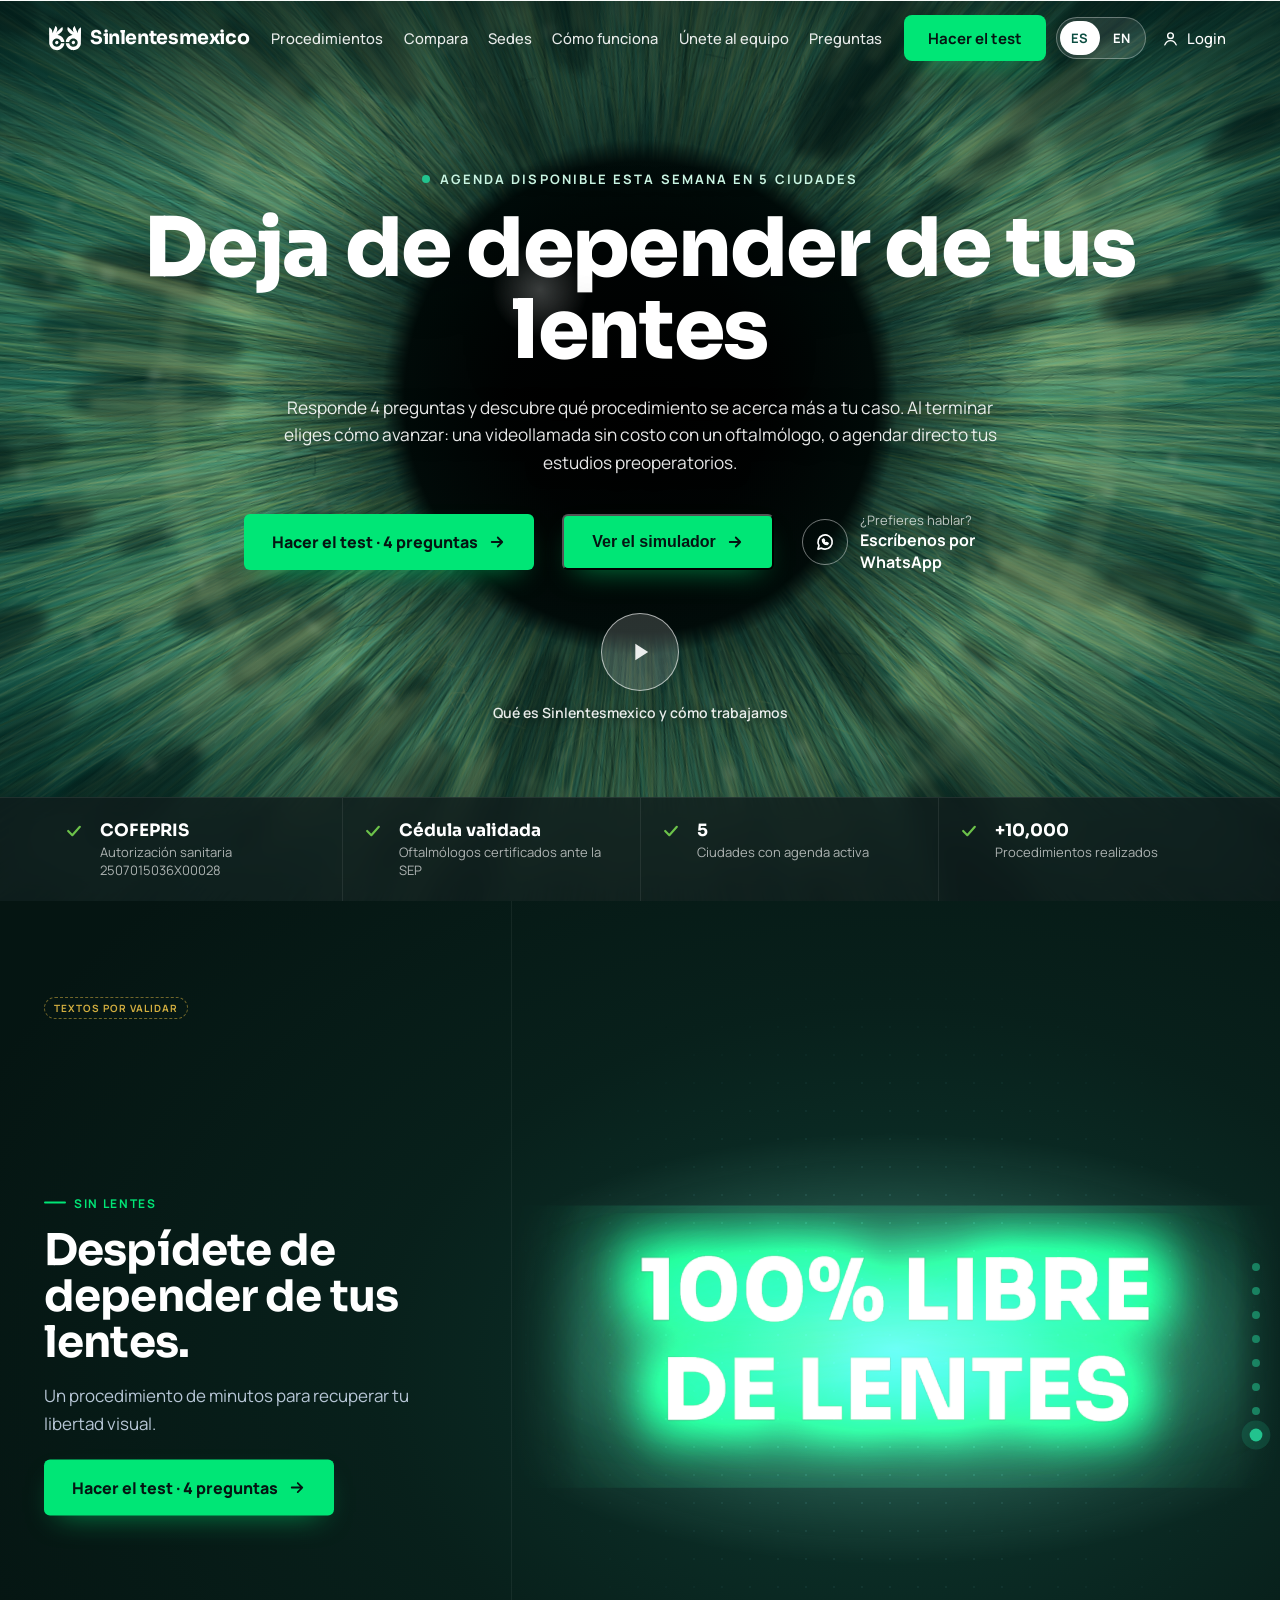
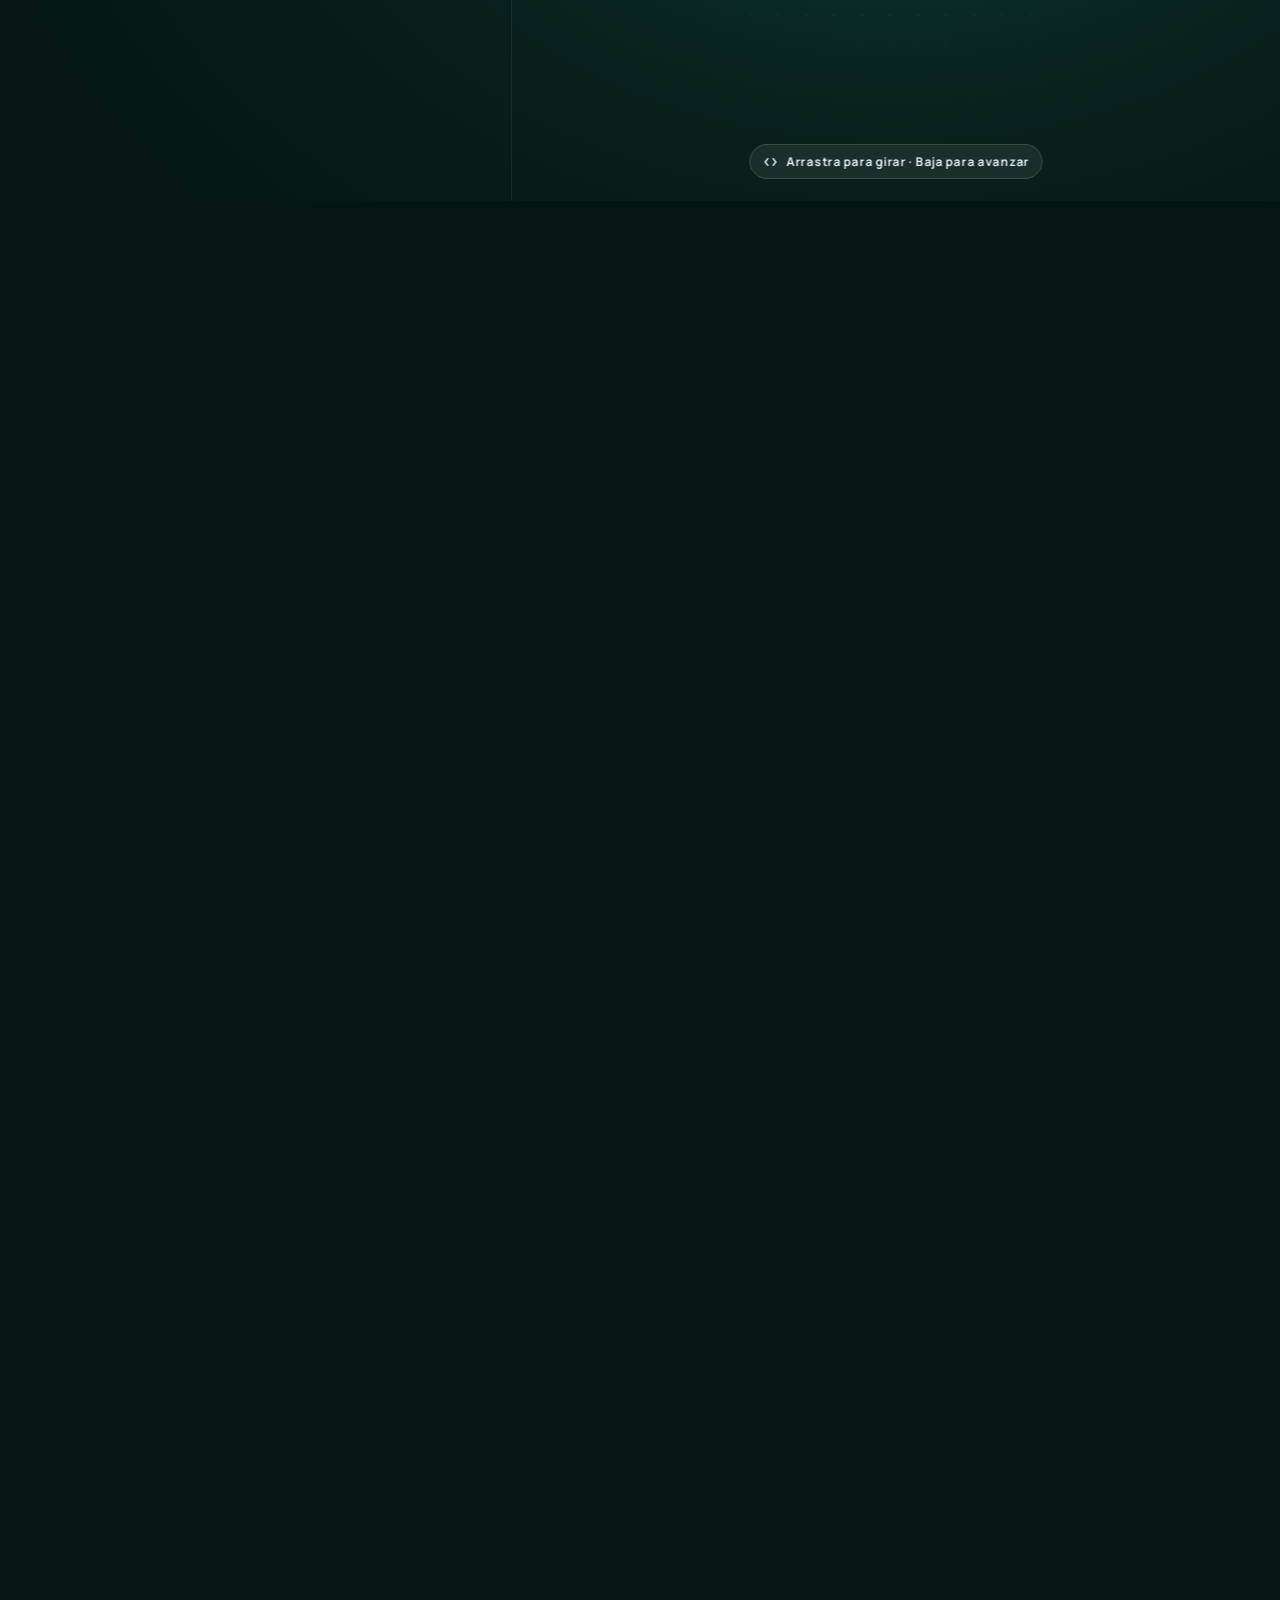
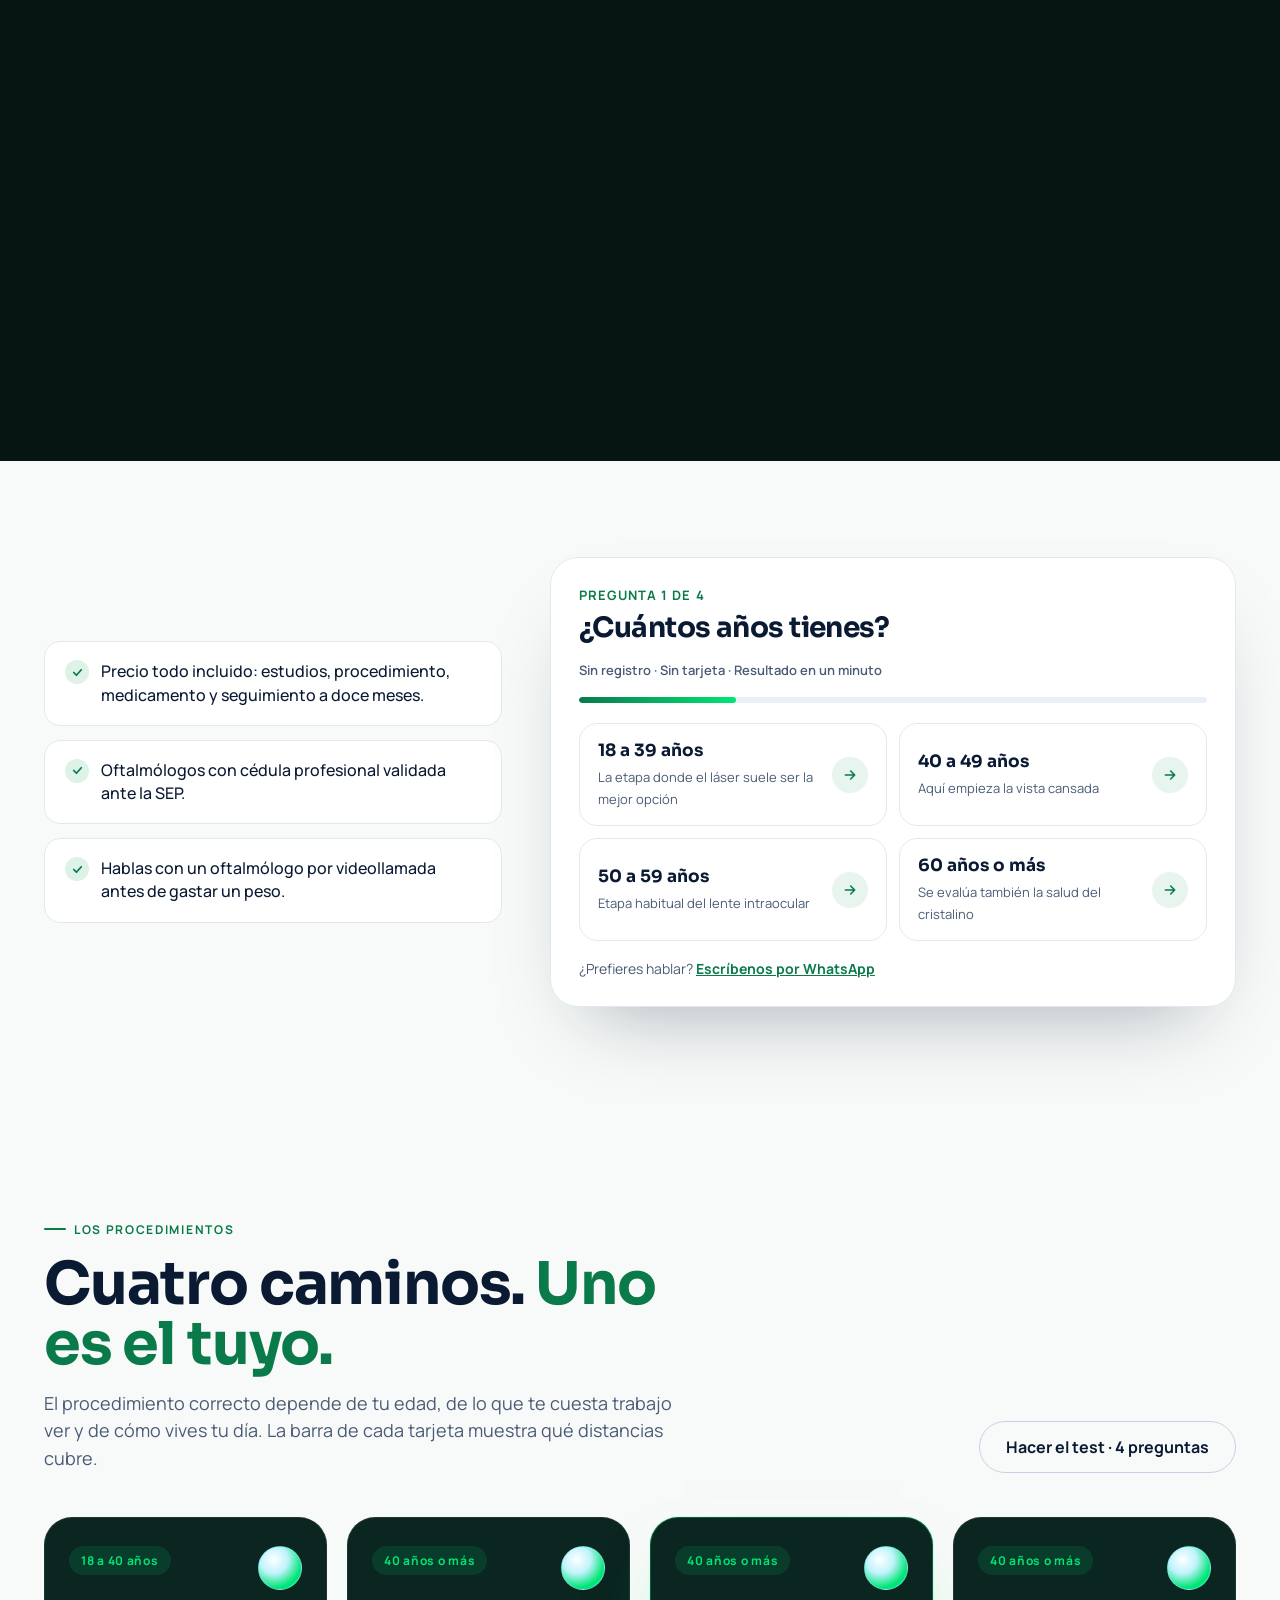
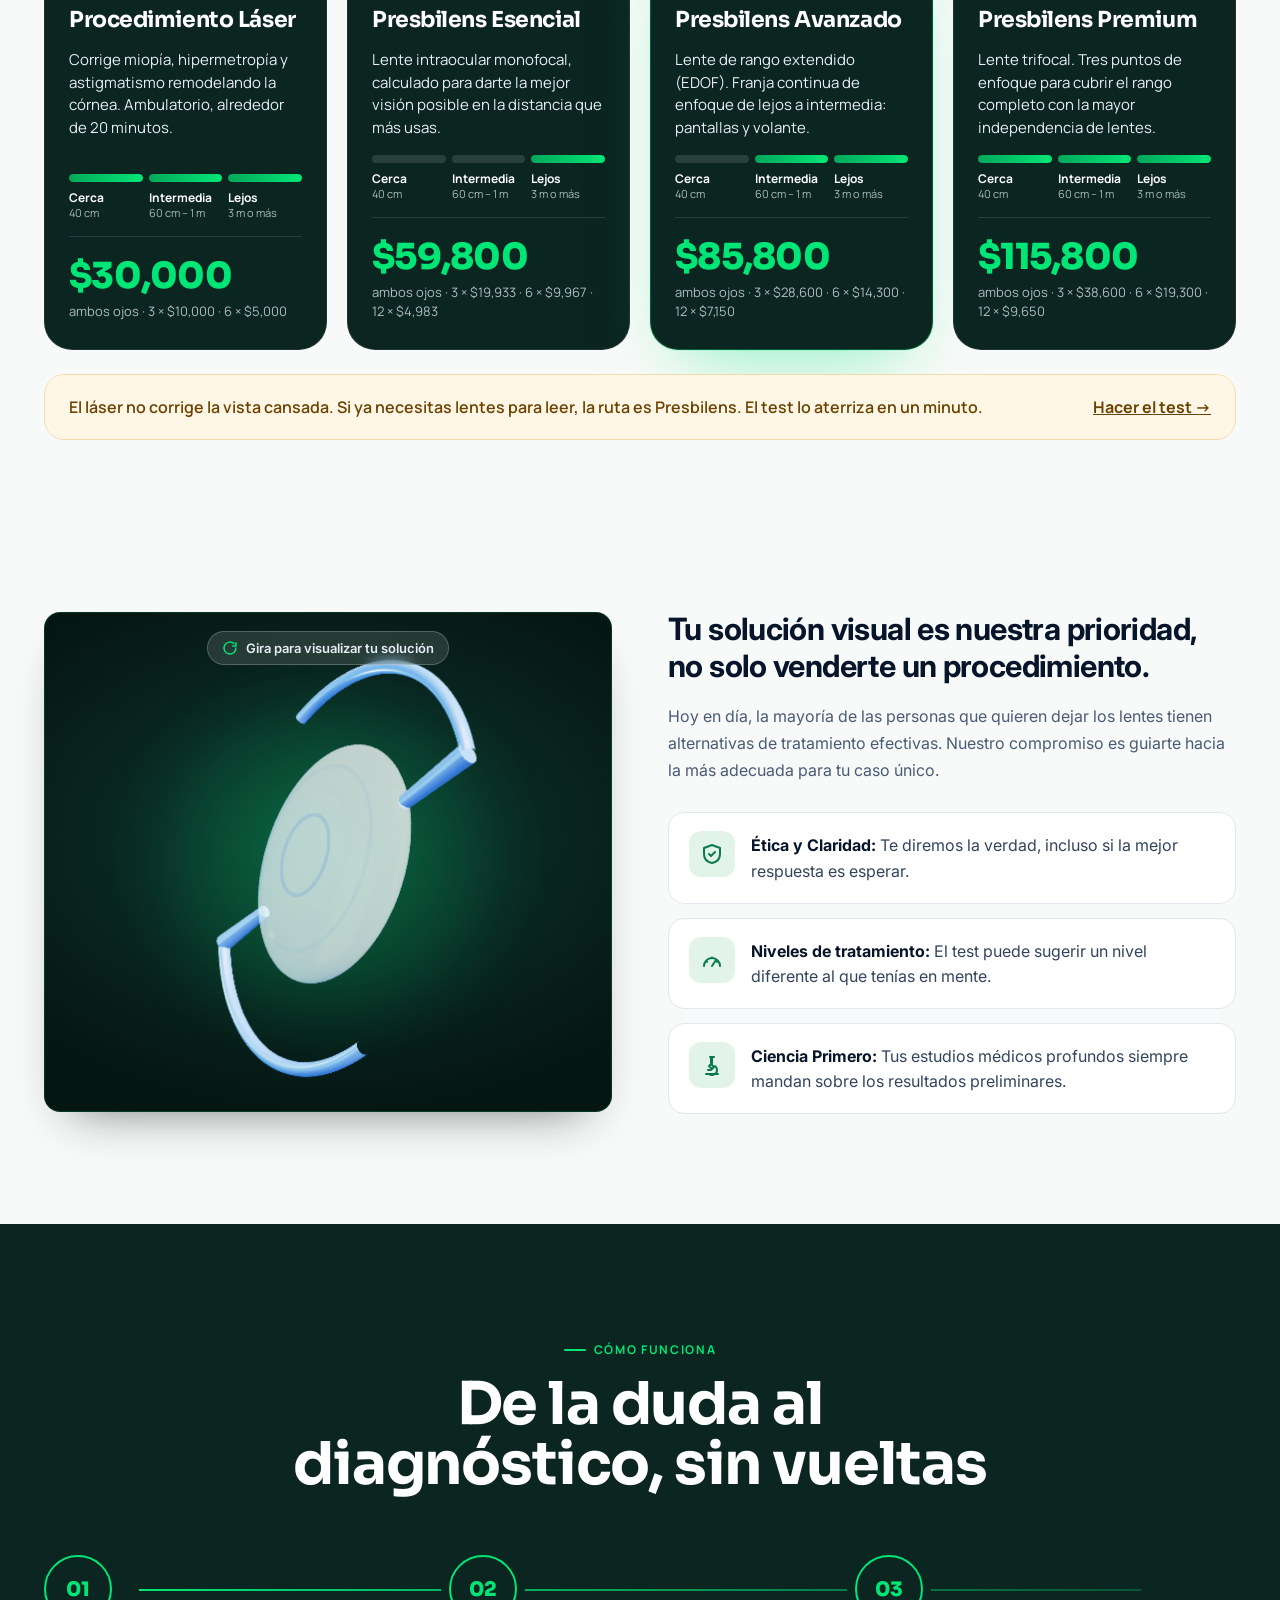
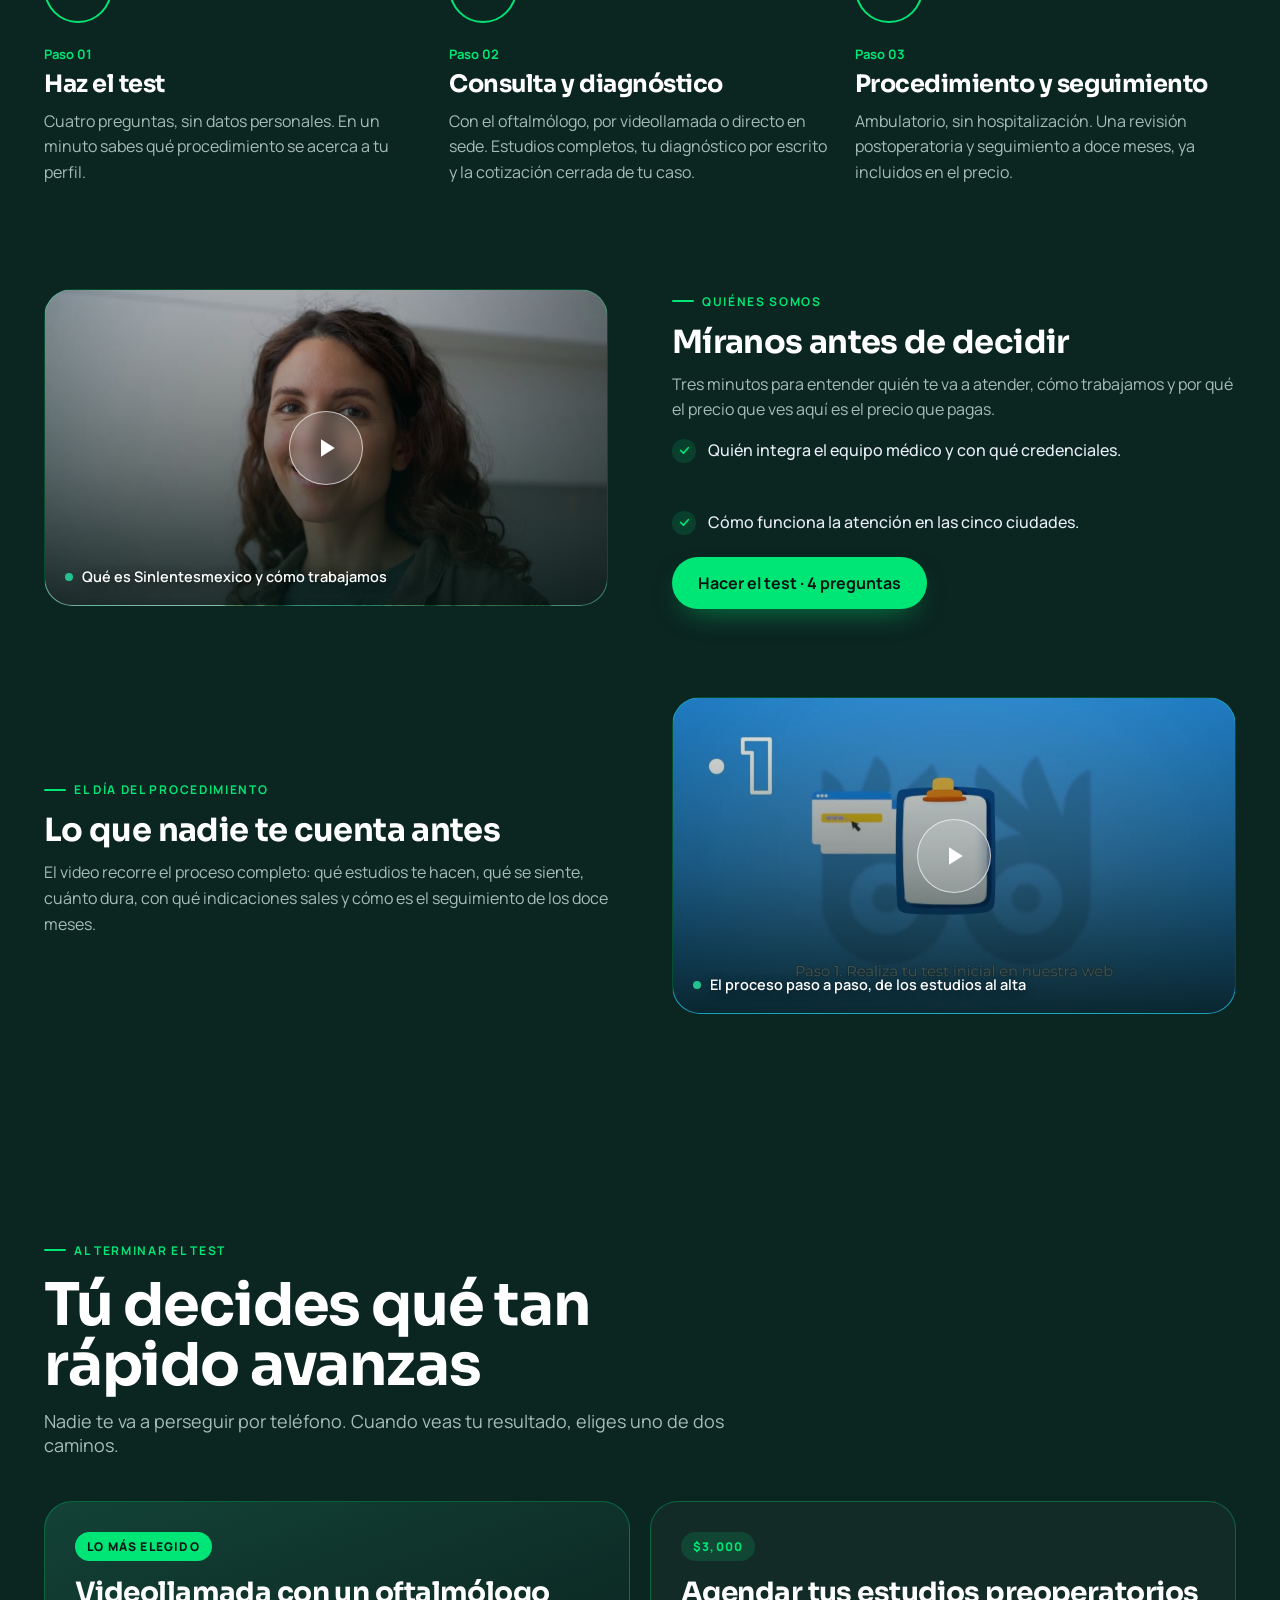
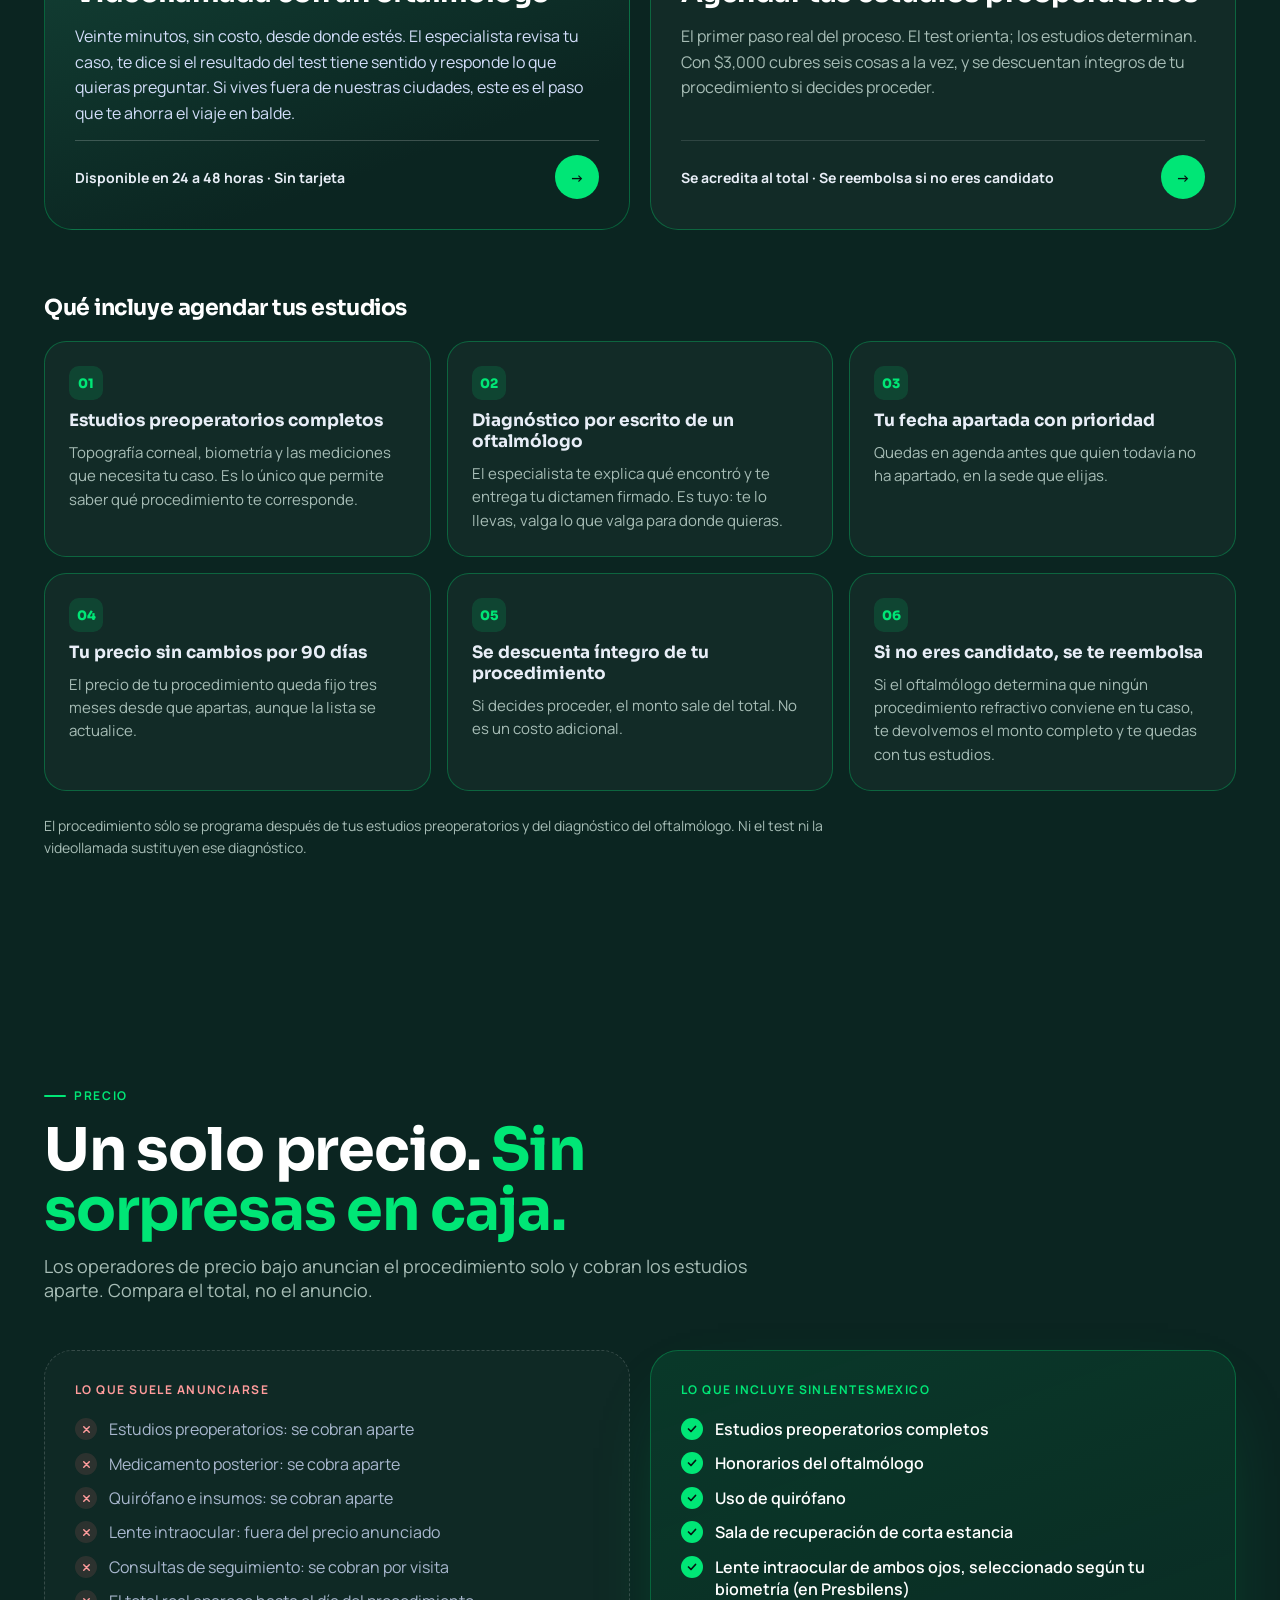
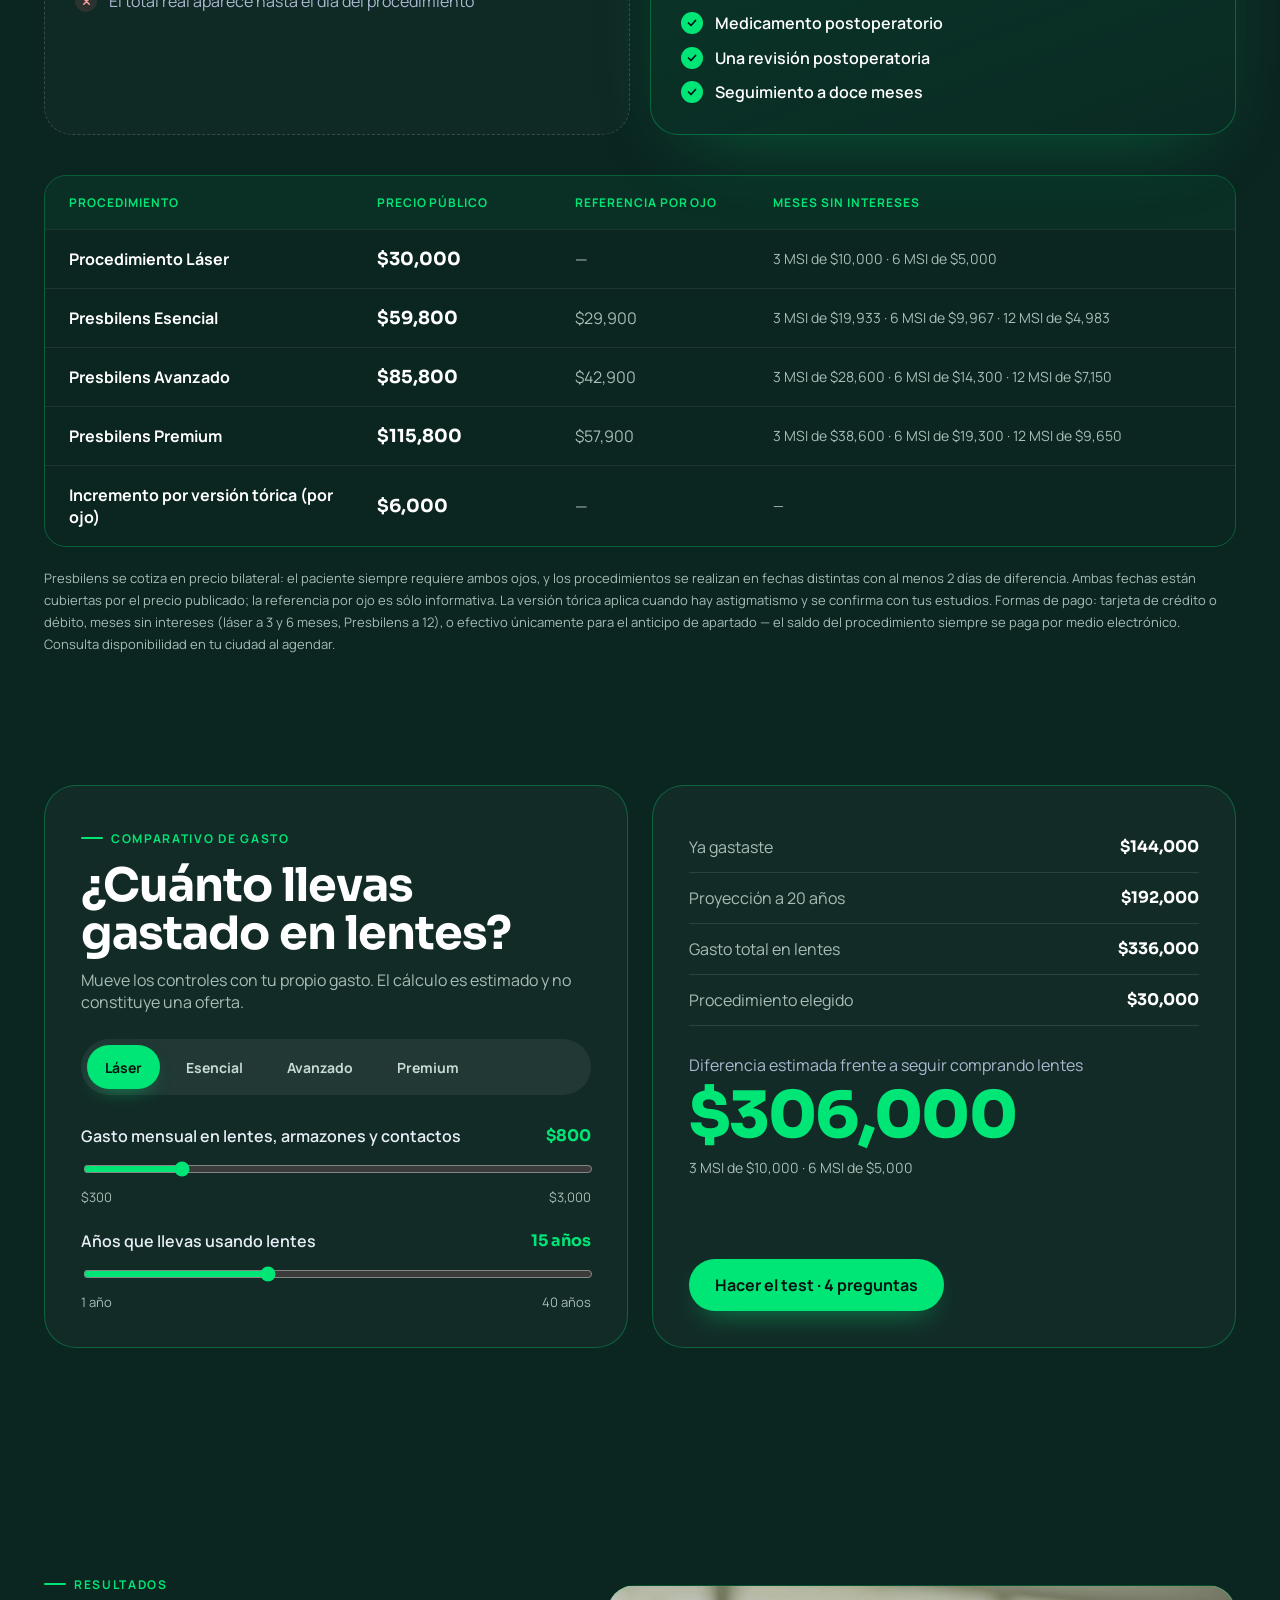
==== commit 9f9f6765: "style: el simulador y la tarjeta del lente, en el verde que domina el sitio El sitio es verde oscuro" ====
--- a/index.html
+++ b/index.html
@@ -6,7 +6,7 @@
 <title>Sinlentesmexico — Deja de depender de tus lentes</title>
 <link rel="preconnect" href="https://fonts.googleapis.com">
 <link rel="stylesheet" href="https://fonts.googleapis.com/css2?family=Sora:wght@400;600;700;800&amp;family=Inter:wght@400;600;700&amp;family=Manrope:wght@400;500;600;700&amp;display=swap">
-<link rel="stylesheet" href="css/landing.css?v=38">
+<link rel="stylesheet" href="css/landing.css?v=39">
 </head>
 <body>
 <div id="app"></div>
@@ -14,7 +14,7 @@
 <script src="vendor/three.min.js"></script>
 <script src="vendor/gsap.min.js"></script>
 <script src="vendor/ScrollTrigger.min.js"></script>
-<script src="js/landing.js?v=38"></script>
-<script src="js/i18n.js?v=38"></script>
+<script src="js/landing.js?v=39"></script>
+<script src="js/i18n.js?v=39"></script>
 </body>
 </html>
--- a/css/landing.css
+++ b/css/landing.css
@@ -350,9 +350,9 @@
 /* ethic section */
 .ethic{display:grid;grid-template-columns:repeat(2,minmax(0,1fr));gap:56px;align-items:center;font-family:Inter,Manrope,system-ui,sans-serif}
 /* El lente 3D es blanco translúcido: sobre fondo claro se perdía. Va sobre
-   el azul oscuro de la identidad (#07152B), con un halo verde detrás para
-   despegarlo del fondo. */
-.ethic-card{position:relative;height:500px;border-radius:16px;background:radial-gradient(120% 90% at 50% 45%,#0E2A45 0%,#07152B 62%);border:1px solid rgba(255,255,255,.1);box-shadow:0 24px 48px -28px rgba(7,21,43,.6);overflow:hidden}
+   el verde oscuro que domina la página (#051512, con #0E3A31 al centro) y
+   un halo del verde de marca detrás para despegarlo del fondo. */
+.ethic-card{position:relative;height:500px;border-radius:16px;background:radial-gradient(120% 90% at 50% 45%,#0E3A31 0%,#051512 62%);border:1px solid rgba(0,230,118,.16);box-shadow:0 24px 48px -28px rgba(5,21,18,.6);overflow:hidden}
 .ethic-card::before{content:"";position:absolute;inset:16% 12%;border-radius:50%;background:radial-gradient(circle,rgba(0,230,118,.3),rgba(0,230,118,.12) 48%,transparent 72%);filter:blur(26px);pointer-events:none}
 .ethic-card canvas{position:relative;width:100%;height:100%;display:block;cursor:grab;touch-action:pan-y}
 .ethic-badge{position:absolute;z-index:2;top:18px;left:50%;transform:translateX(-50%);display:inline-flex;align-items:center;gap:8px;white-space:nowrap;padding:8px 14px;border-radius:999px;background:rgba(255,255,255,.12);border:1px solid rgba(255,255,255,.22);color:#E8EEF7;font:600 13px Inter,Manrope,sans-serif;backdrop-filter:blur(6px);pointer-events:none}
@@ -584,12 +584,12 @@
   padding:0;background:#040C0A}
 .sim-ov.on{display:flex}
 body.sim-abierto{overflow:hidden}
-.sim-box{position:relative;width:100%;height:100%;max-height:100%;overflow:hidden;display:flex;flex-direction:column;background:#07152B;color:#E8EEF7;
+.sim-box{position:relative;width:100%;height:100%;max-height:100%;overflow:hidden;display:flex;flex-direction:column;background:#051512;color:#E8EEF7;
   border:0;border-radius:0;
   animation:simUp .34s cubic-bezier(.2,.8,.2,1)}
 @keyframes simUp{from{opacity:0}to{opacity:1}}
 .sim-bar{flex:0 0 auto;z-index:4;display:flex;align-items:center;justify-content:space-between;gap:16px;
-  padding:14px clamp(18px,4vw,40px);background:rgba(7,21,43,.94);backdrop-filter:blur(12px);
+  padding:14px clamp(18px,4vw,40px);background:rgba(5,21,18,.94);backdrop-filter:blur(12px);
   border-bottom:1px solid rgba(255,255,255,.1);border-radius:0}
 .sim-bar h3{margin:0;font-size:18px;color:#fff}
 .sim-bar .eyebrow{color:#00E676;display:block;margin-bottom:5px}
@@ -600,7 +600,7 @@
 .sim-x:hover{background:#00E676;border-color:#00E676;color:#051512}
 .sim-cuerpo{flex:1 1 auto;min-height:0;display:flex;flex-direction:column;padding:16px clamp(18px,4vw,40px) 18px}
   .sim-panel{flex:1;min-height:0;display:flex;flex-direction:column;gap:12px}
-.sim-vacio{margin:0;font-size:15px;line-height:1.6;color:#8E9FB8;max-width:420px}
+.sim-vacio{margin:0;font-size:15px;line-height:1.6;color:#8FAFA0;max-width:420px}
 @media (max-width:760px){
   .sim-bar{padding:14px 18px}
   .sim-cuerpo{min-height:0;flex:1;padding:14px 18px 16px}
@@ -609,7 +609,7 @@
 .sim-video{position:relative;width:100%;aspect-ratio:16/9;border-radius:16px;overflow:hidden;background:#000;
   border:1px solid rgba(255,255,255,.12)}
 .sim-video iframe{position:absolute;inset:0;width:100%;height:100%;border:0}
-.sim-credito{margin:16px 0 0;font-size:12.5px;line-height:1.55;color:#8E9FB8;text-align:left}
+.sim-credito{margin:16px 0 0;font-size:12.5px;line-height:1.55;color:#8FAFA0;text-align:left}
 
 /* ===== Simulador: controles y lienzo ===== */
 .sim-ctrls{display:grid;grid-template-columns:repeat(auto-fit,minmax(170px,1fr));gap:10px 20px;margin:0;flex:0 0 auto;
@@ -622,7 +622,7 @@
   background-repeat:no-repeat;background-position:right 8px center}
 .sim-campo select:hover{border-bottom-color:#00E676}
 .sim-campo select:focus{outline:none;border-bottom-color:#00E676}
-.sim-campo select option{background:#07152B;color:#fff}
+.sim-campo select option{background:#051512;color:#fff}
 .sim-campo select:disabled{opacity:.4;cursor:not-allowed}
 .sim-comp{display:flex;align-items:center;gap:10px;min-height:34px}
 .sim-sw{position:relative;width:46px;height:26px;border-radius:999px;background:rgba(255,255,255,.18);border:0;cursor:pointer;
@@ -642,12 +642,12 @@
 .sim-linea{position:absolute;top:0;bottom:0;left:50%;width:2px;background:#00E676;z-index:2;pointer-events:none;box-shadow:0 0 16px rgba(0,230,118,.6)}
 .sim-pie2{display:flex;flex-wrap:wrap;gap:12px;justify-content:space-between;align-items:center;margin:0;
   padding:11px 16px;border-radius:14px;background:rgba(255,255,255,.04);border:1px solid rgba(255,255,255,.1);flex:0 0 auto}
-.sim-nota2{flex:1;min-width:240px;margin:0;font-size:13.5px;line-height:1.45;color:#D3DEFA}
-  .sim-nota2 small{display:block;margin-top:3px;font-size:11.5px;color:#7F90A8}
+.sim-nota2{flex:1;min-width:240px;margin:0;font-size:13.5px;line-height:1.45;color:#DCEFE6}
+  .sim-nota2 small{display:block;margin-top:3px;font-size:11.5px;color:#8FAFA0}
 
 /* ===== Miniaturas de YouTube con reproducción directa ===== */
 .ytcard{position:relative;display:block;width:100%;aspect-ratio:16/9;border-radius:28px;overflow:hidden;
-  background:#07152B center/cover no-repeat;border:1px solid rgba(0,230,118,.28);isolation:isolate}
+  background:#051512 center/cover no-repeat;border:1px solid rgba(0,230,118,.28);isolation:isolate}
 .ytcard::after{content:"";position:absolute;inset:0;z-index:1;
   background:linear-gradient(180deg,rgba(5,21,18,.08) 0%,rgba(5,21,18,.45) 55%,rgba(5,21,18,.84) 100%)}
 .ytcard__btn{position:absolute;inset:0;z-index:2;width:100%;padding:0;border:0;background:none;cursor:pointer;
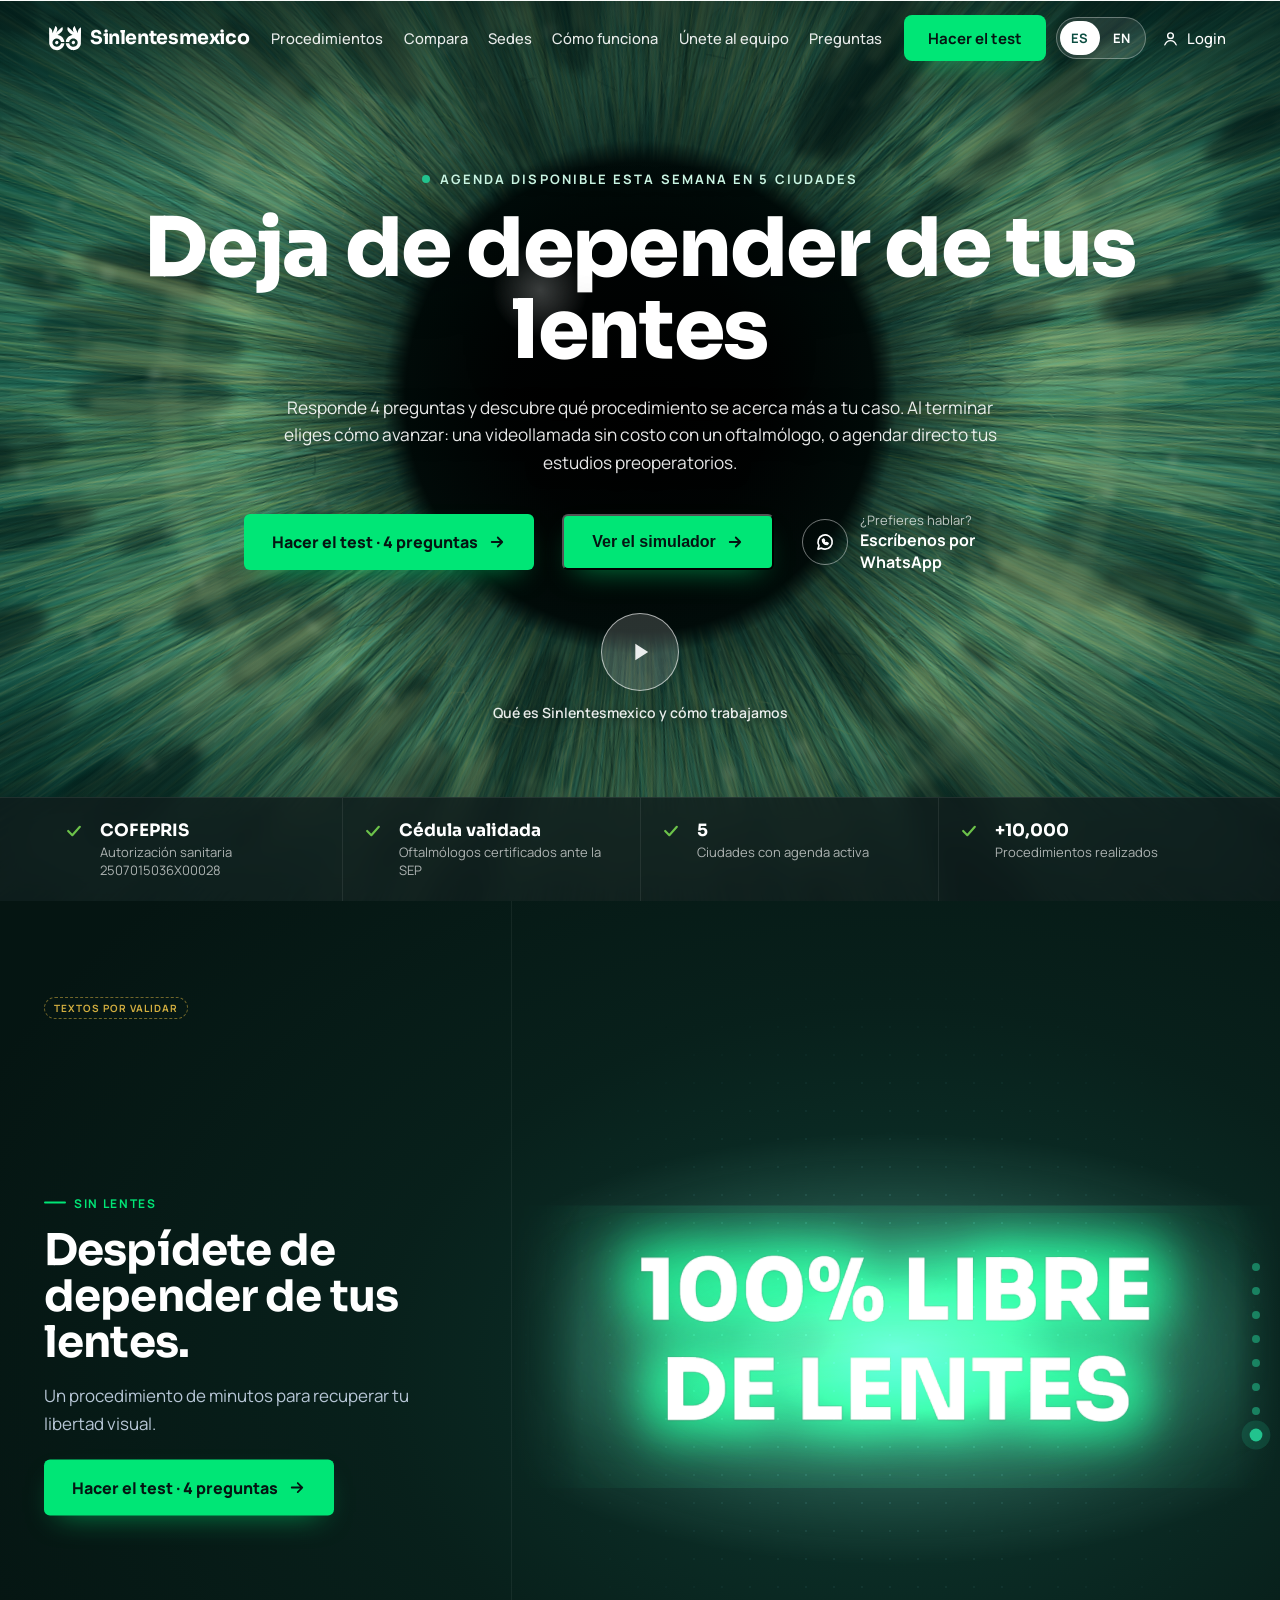
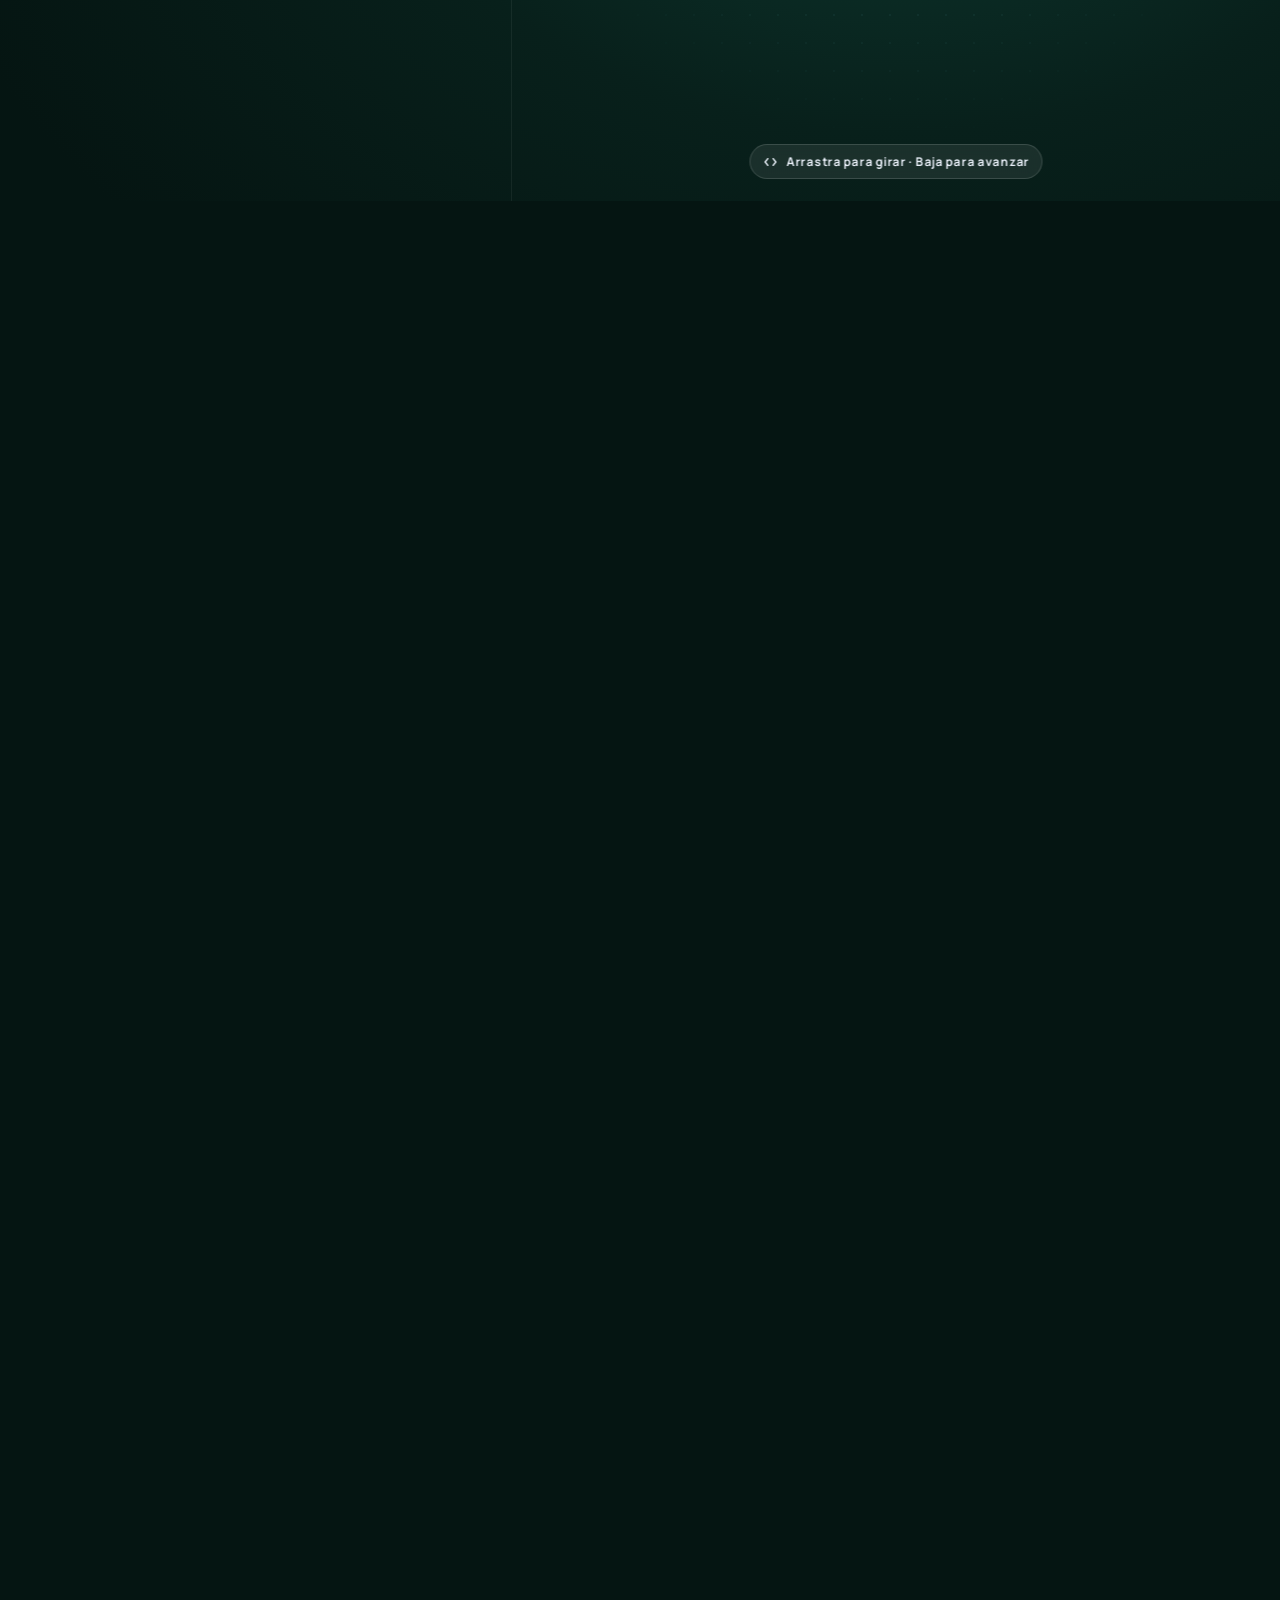
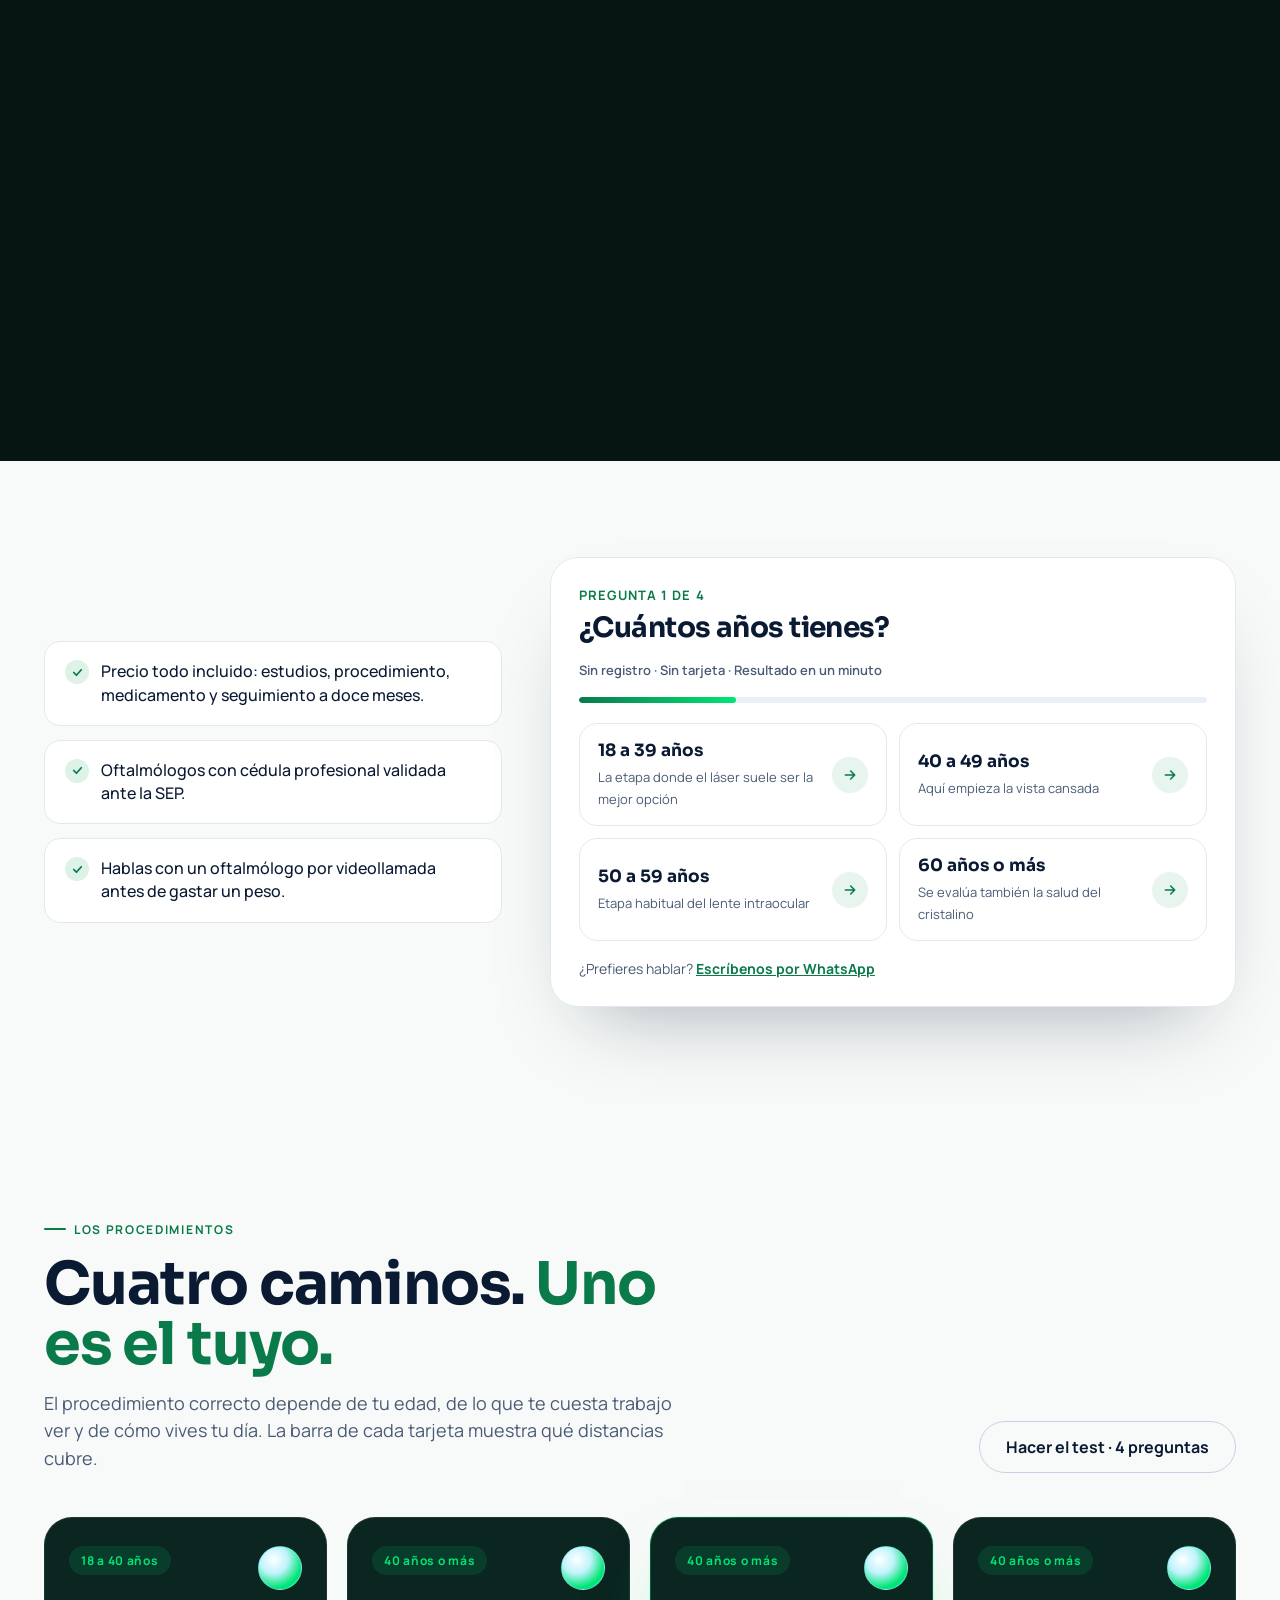
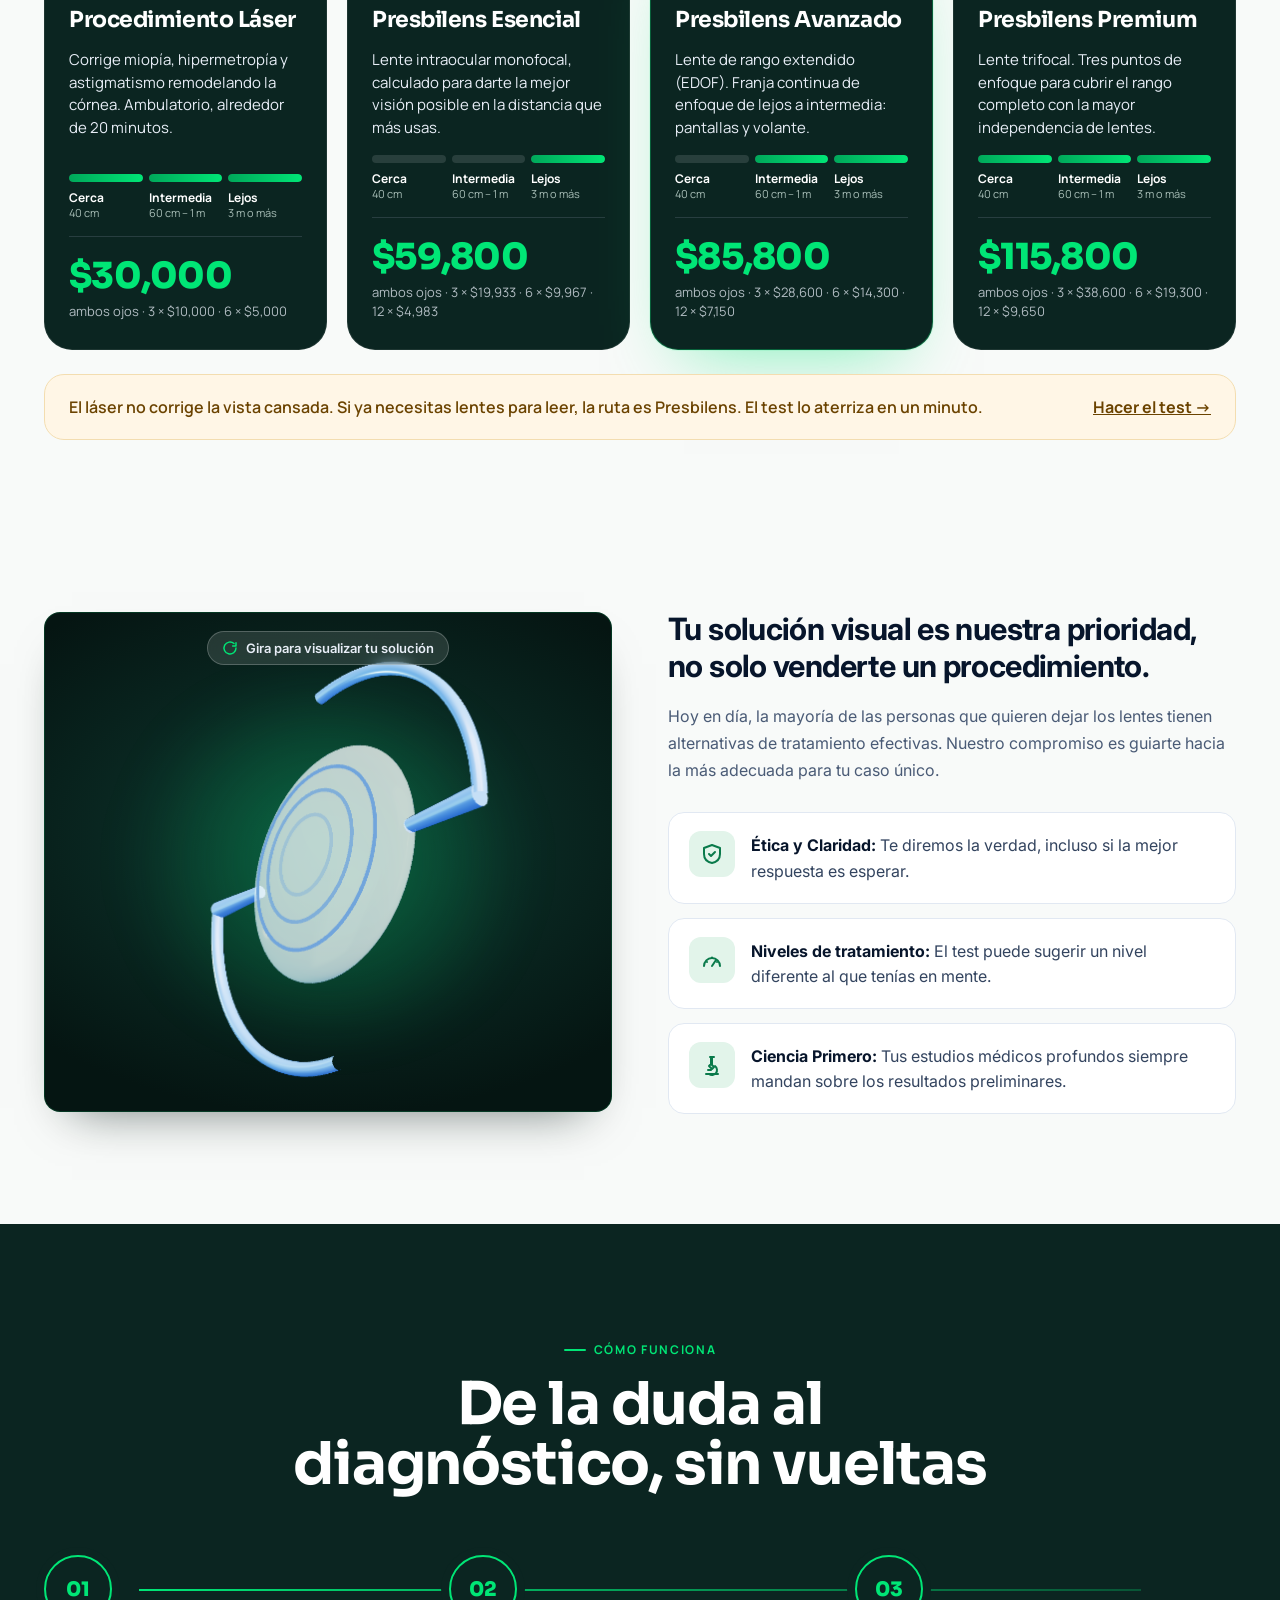
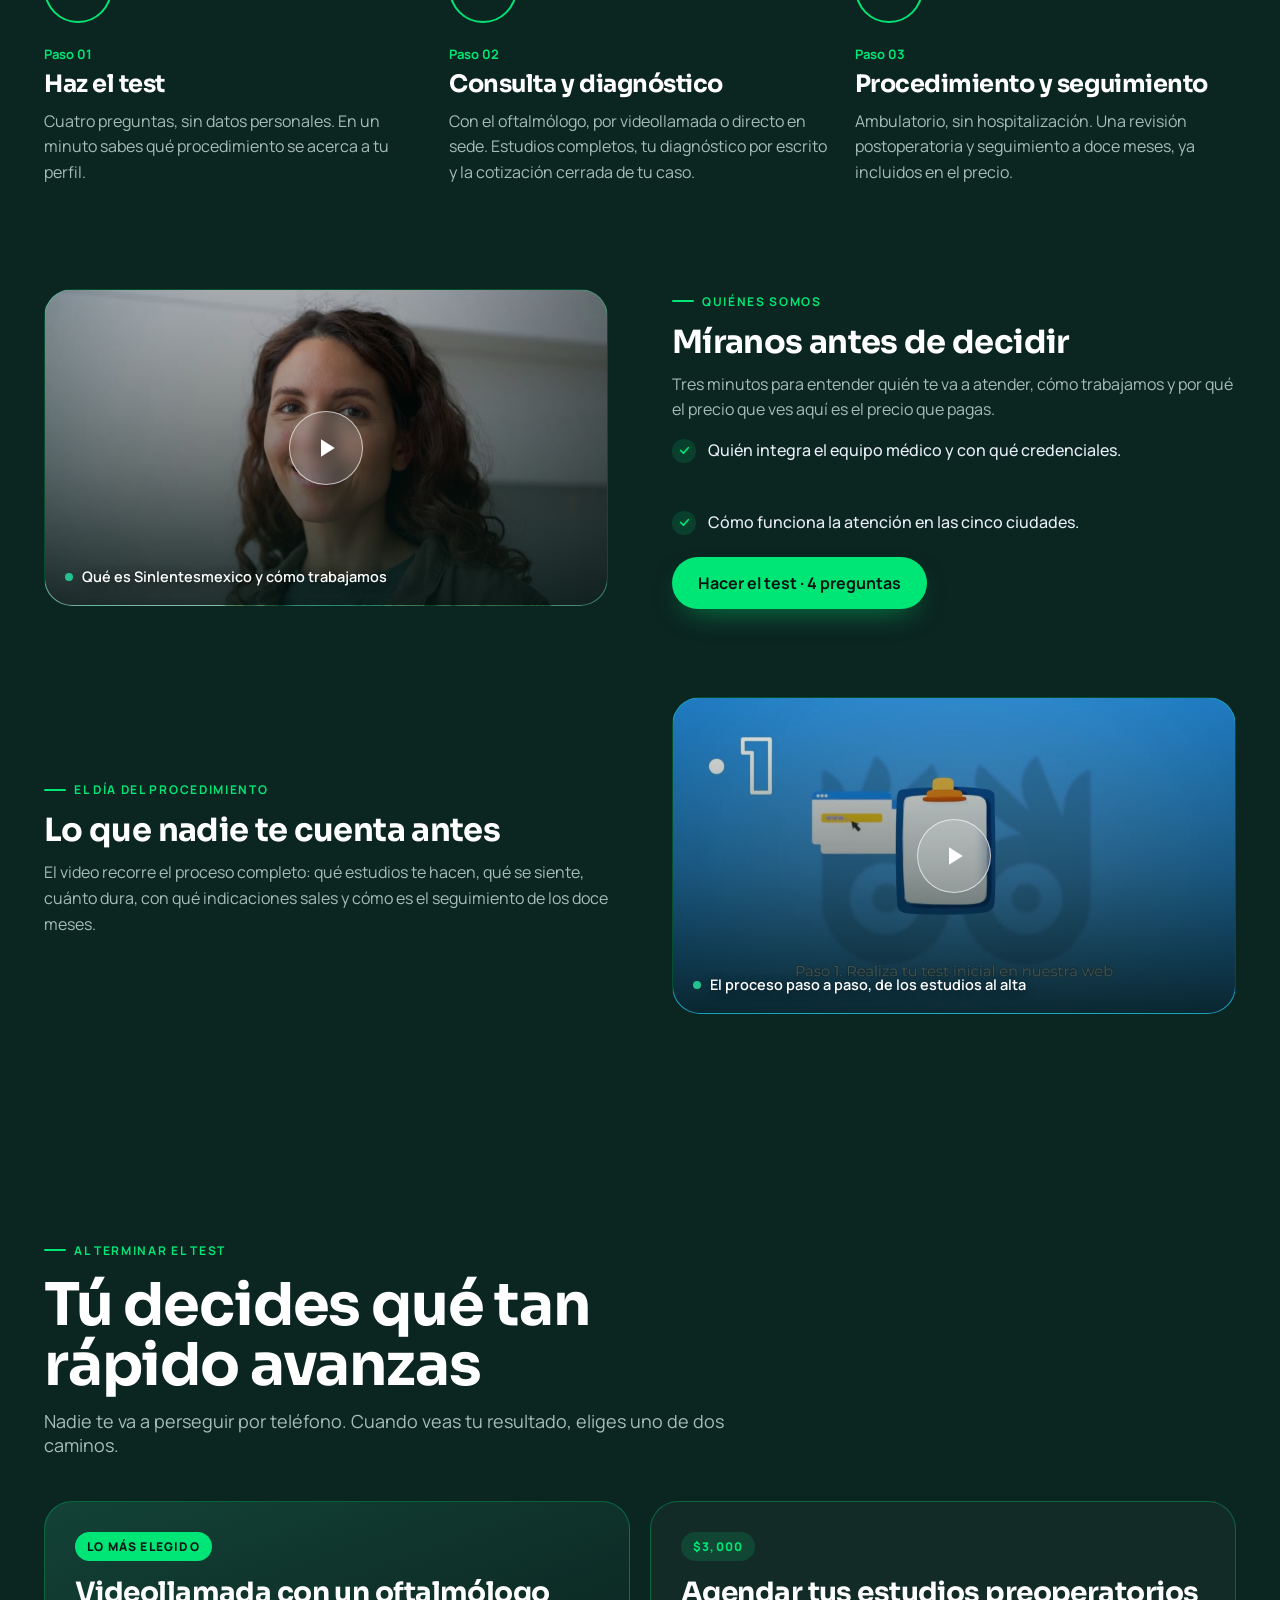
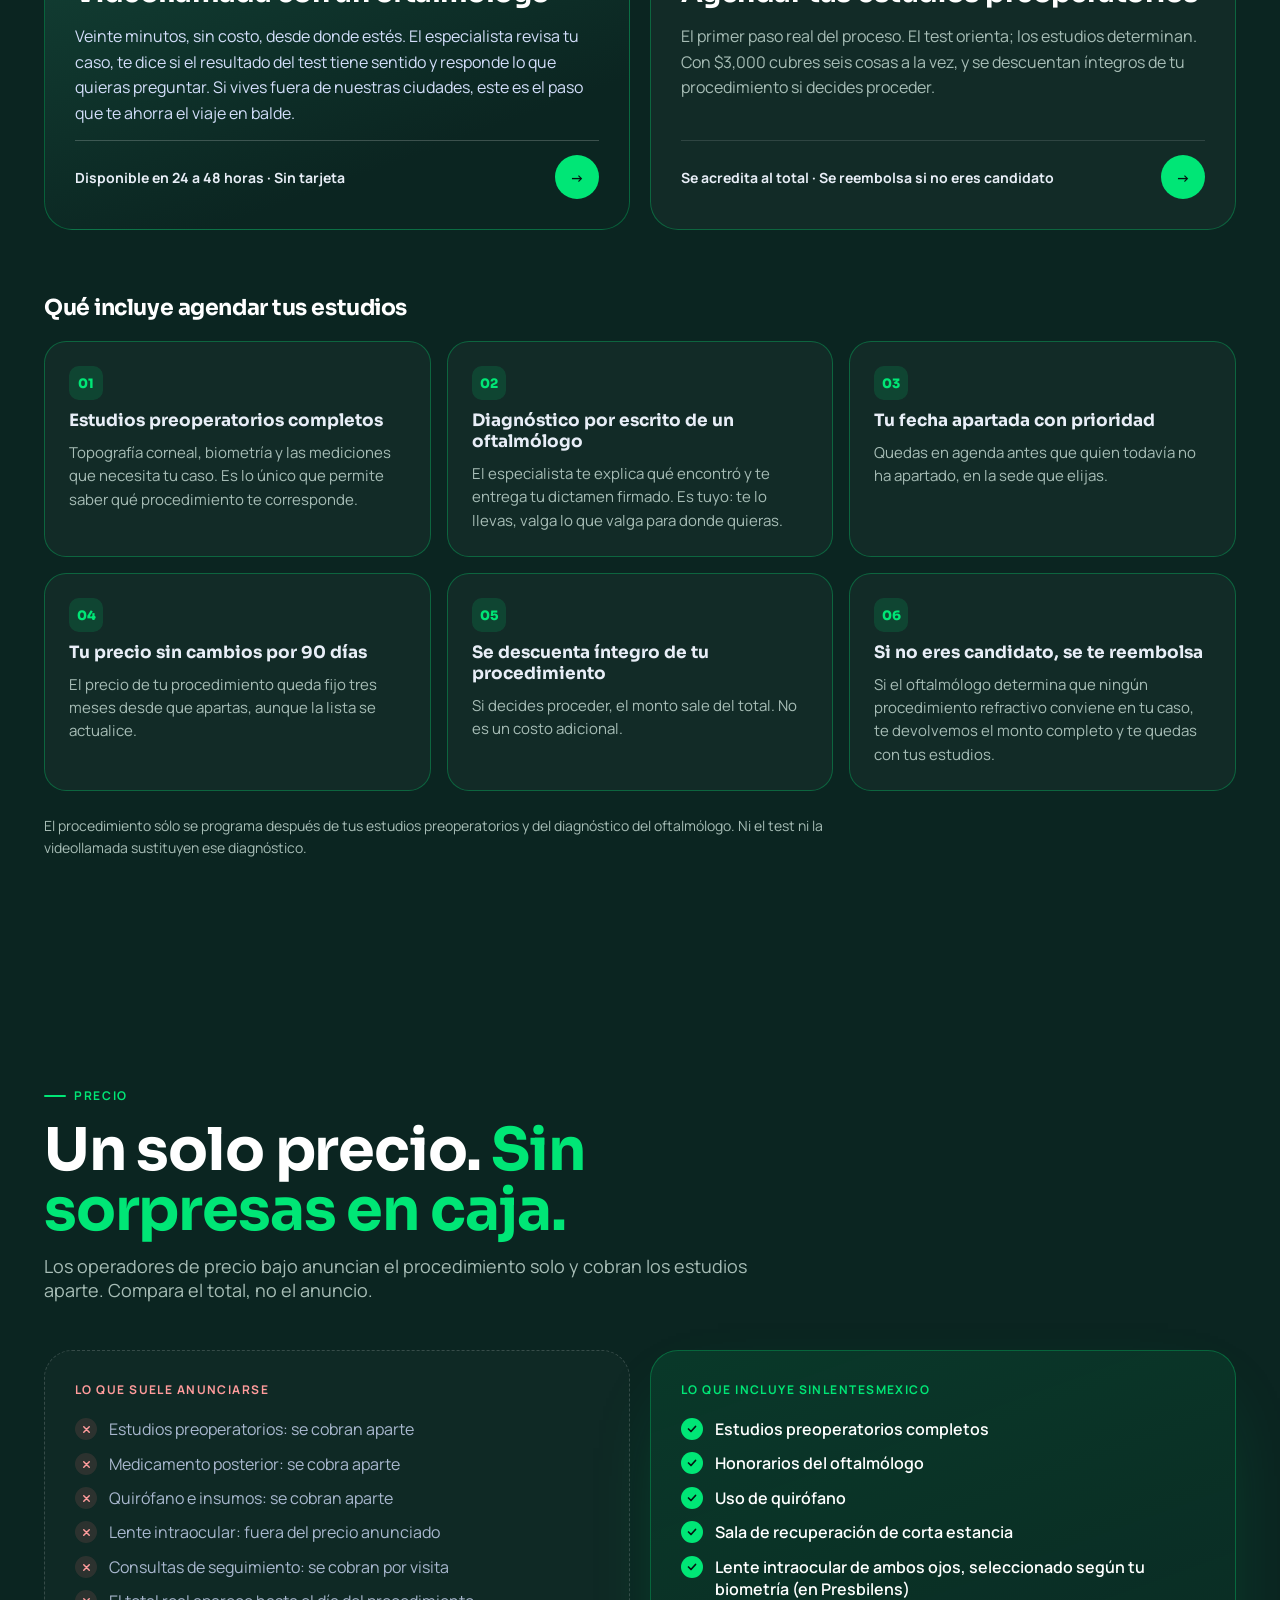
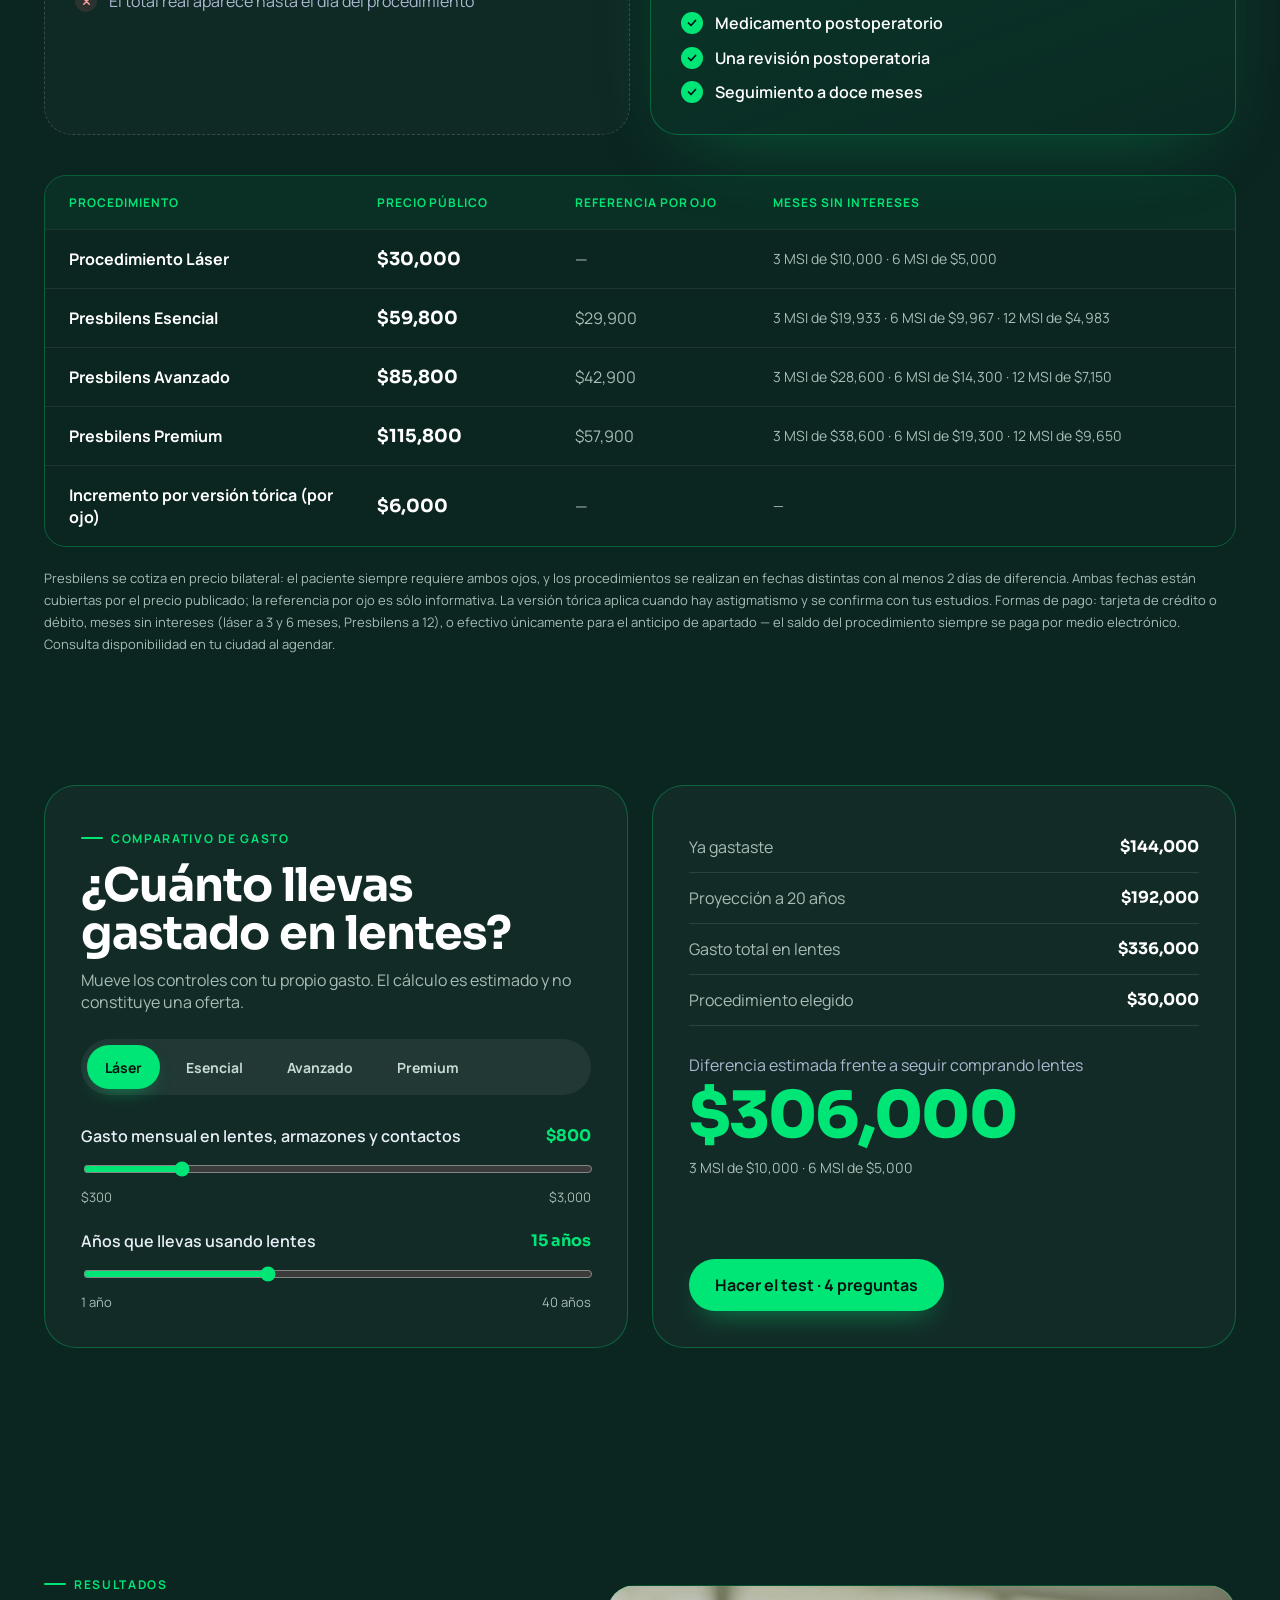
==== commit d1a042cc: "fix(simulador): opciones coherentes, para que el láser no parezca inútil El problema que reportó el " ====
--- a/index.html
+++ b/index.html
@@ -6,7 +6,7 @@
 <title>Sinlentesmexico — Deja de depender de tus lentes</title>
 <link rel="preconnect" href="https://fonts.googleapis.com">
 <link rel="stylesheet" href="https://fonts.googleapis.com/css2?family=Sora:wght@400;600;700;800&amp;family=Inter:wght@400;600;700&amp;family=Manrope:wght@400;500;600;700&amp;display=swap">
-<link rel="stylesheet" href="css/landing.css?v=39">
+<link rel="stylesheet" href="css/landing.css?v=40">
 </head>
 <body>
 <div id="app"></div>
@@ -14,7 +14,7 @@
 <script src="vendor/three.min.js"></script>
 <script src="vendor/gsap.min.js"></script>
 <script src="vendor/ScrollTrigger.min.js"></script>
-<script src="js/landing.js?v=39"></script>
-<script src="js/i18n.js?v=39"></script>
+<script src="js/landing.js?v=40"></script>
+<script src="js/i18n.js?v=40"></script>
 </body>
 </html>
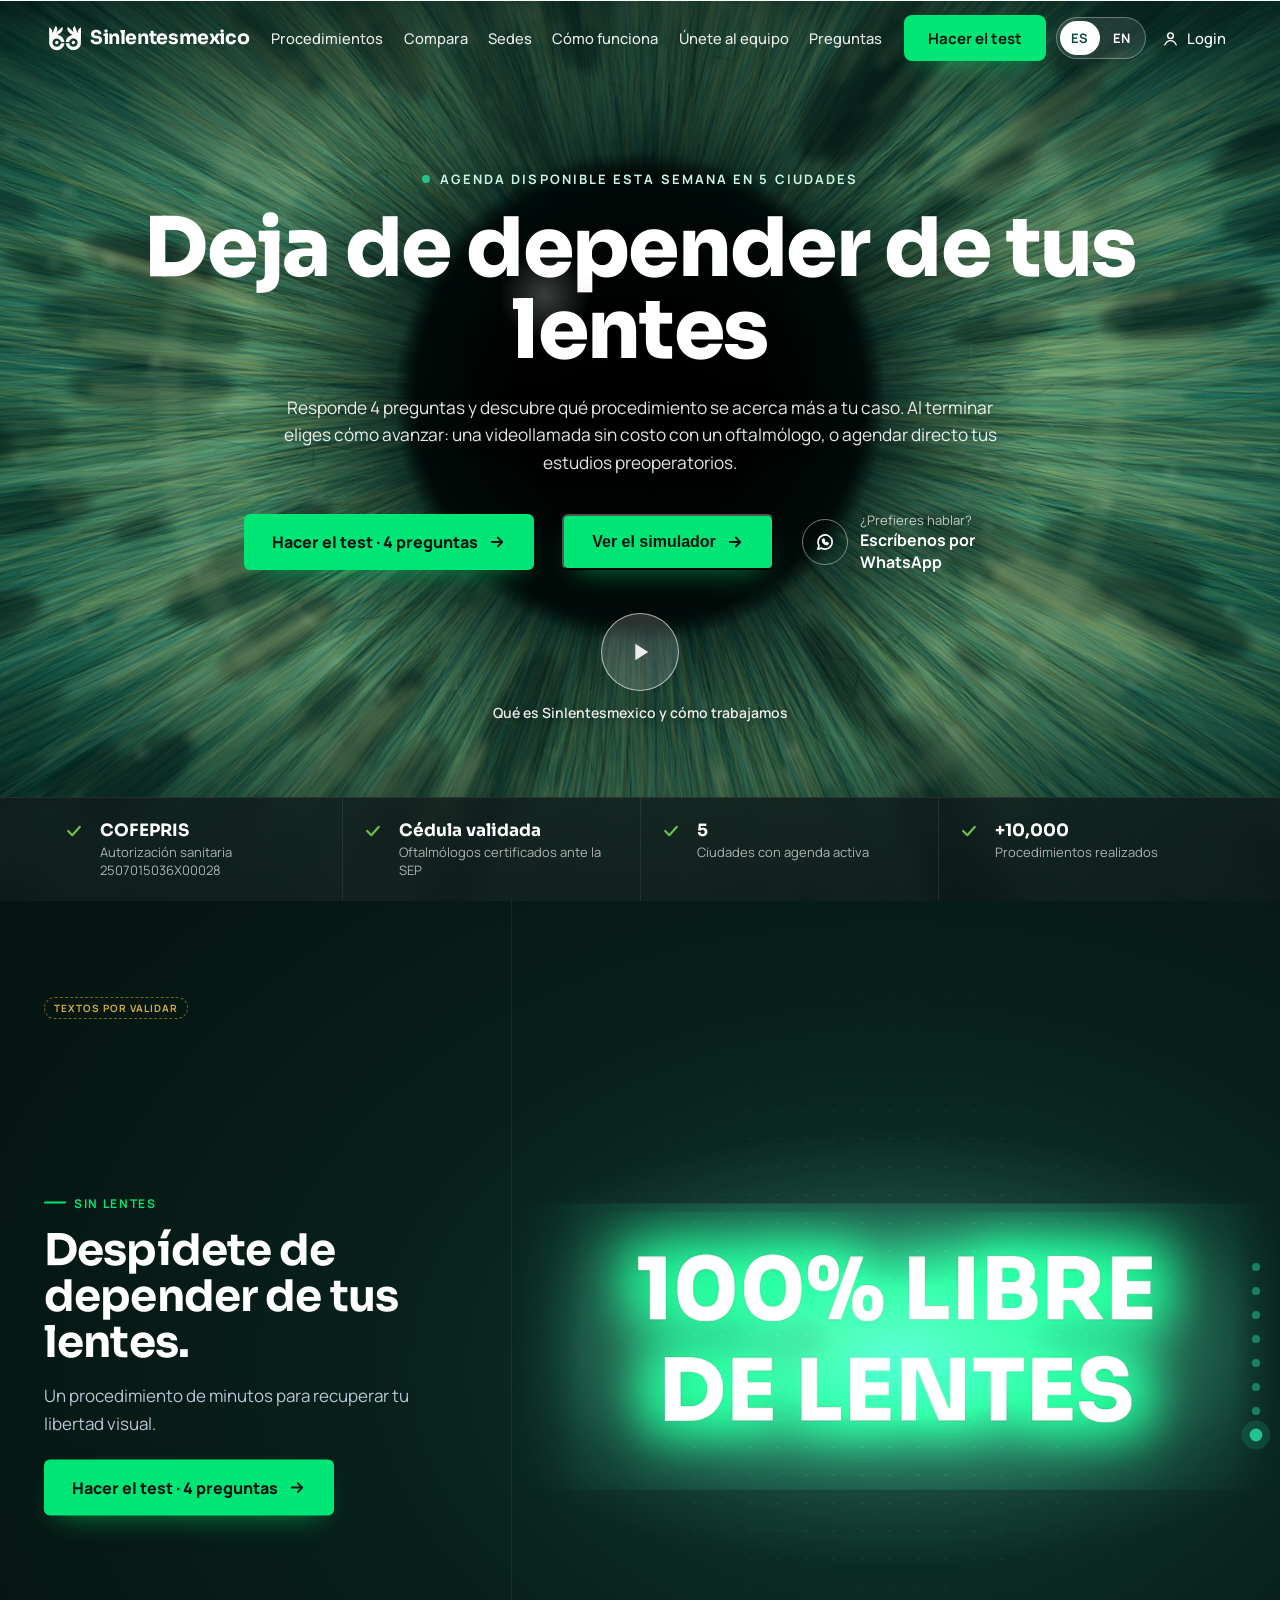
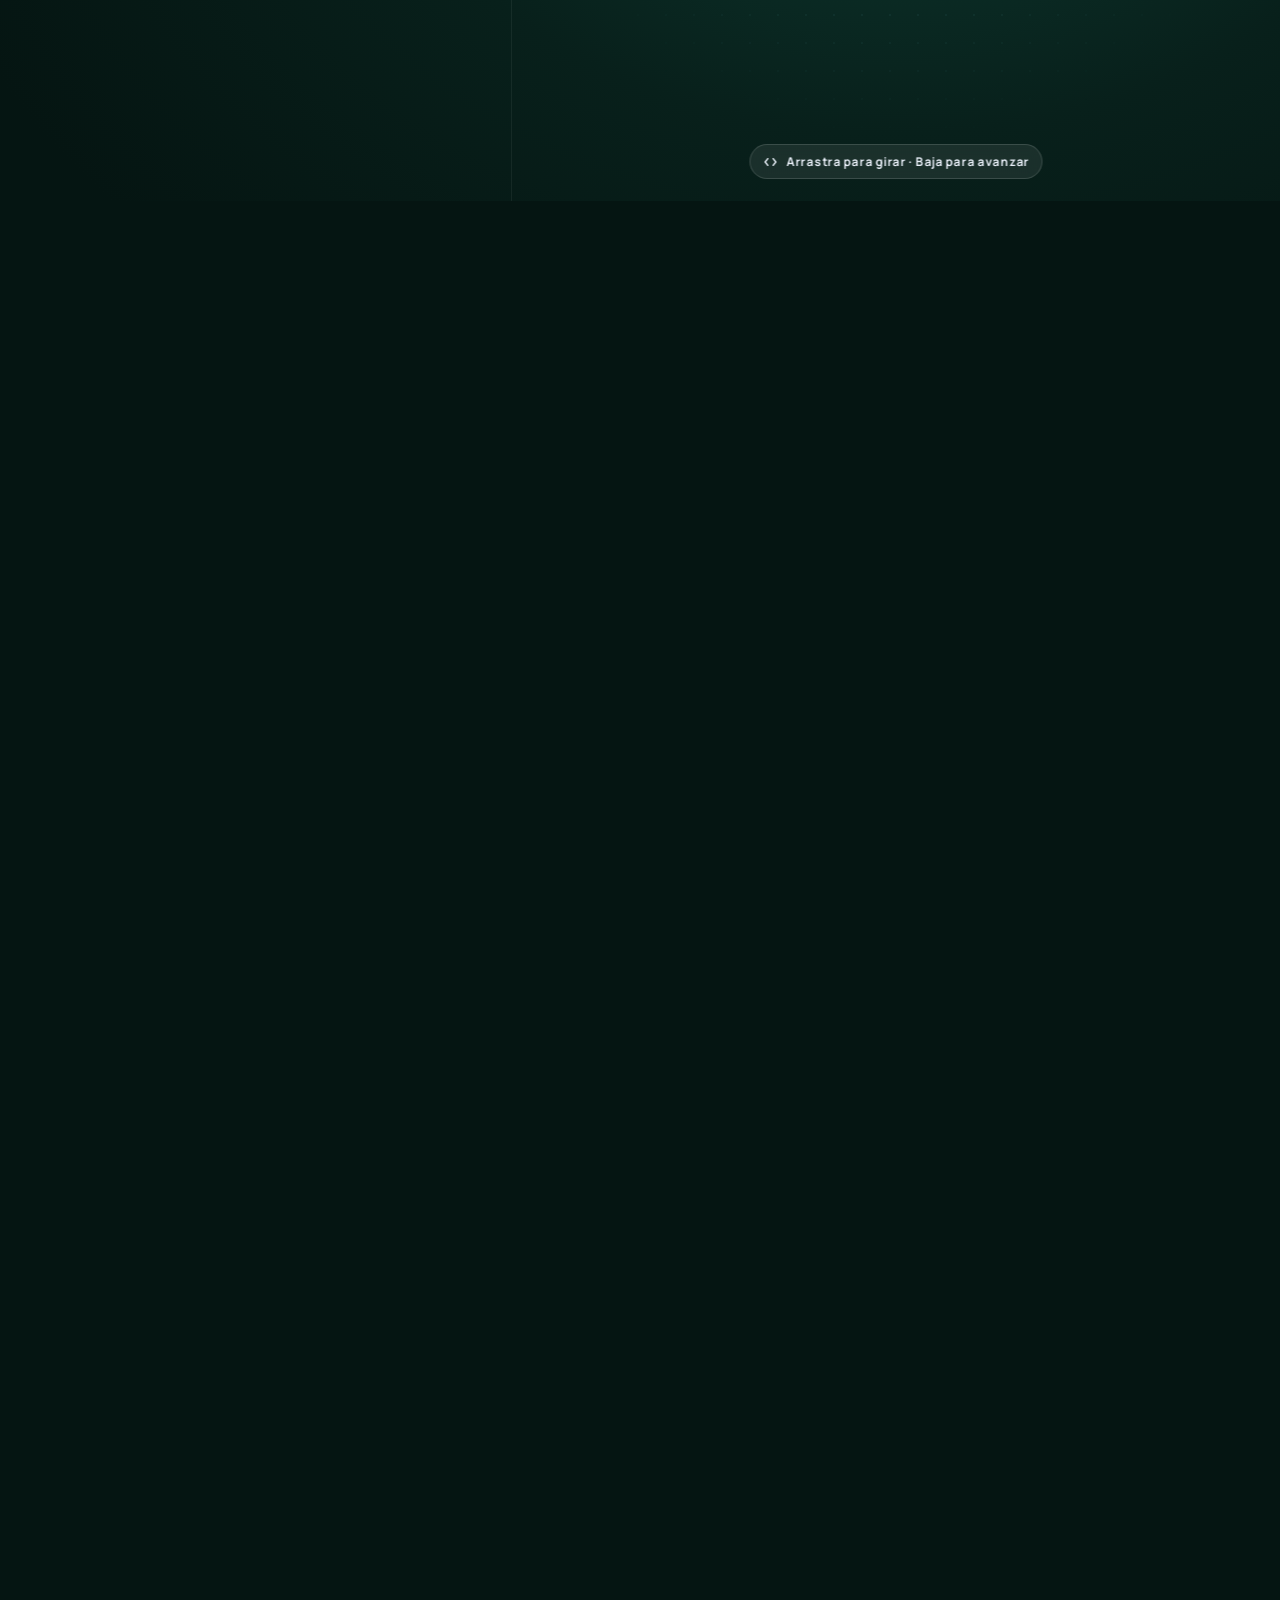
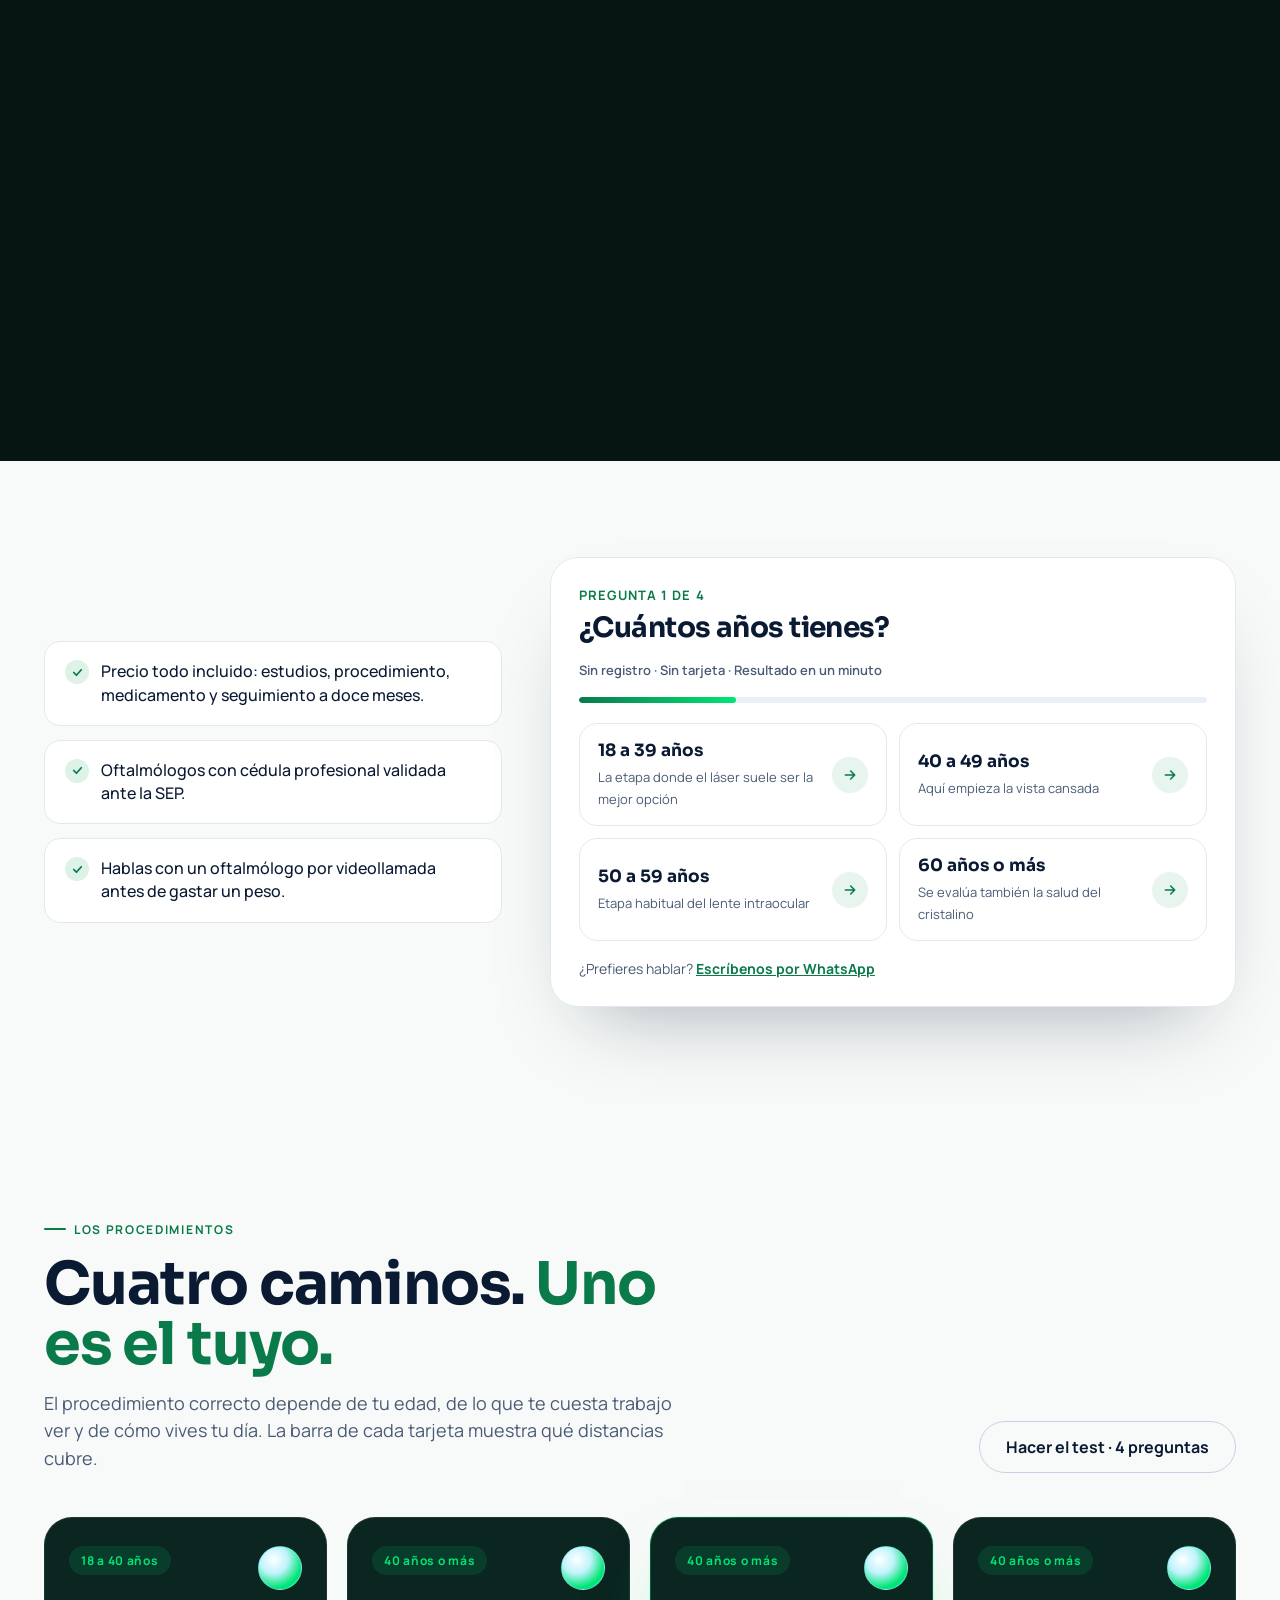
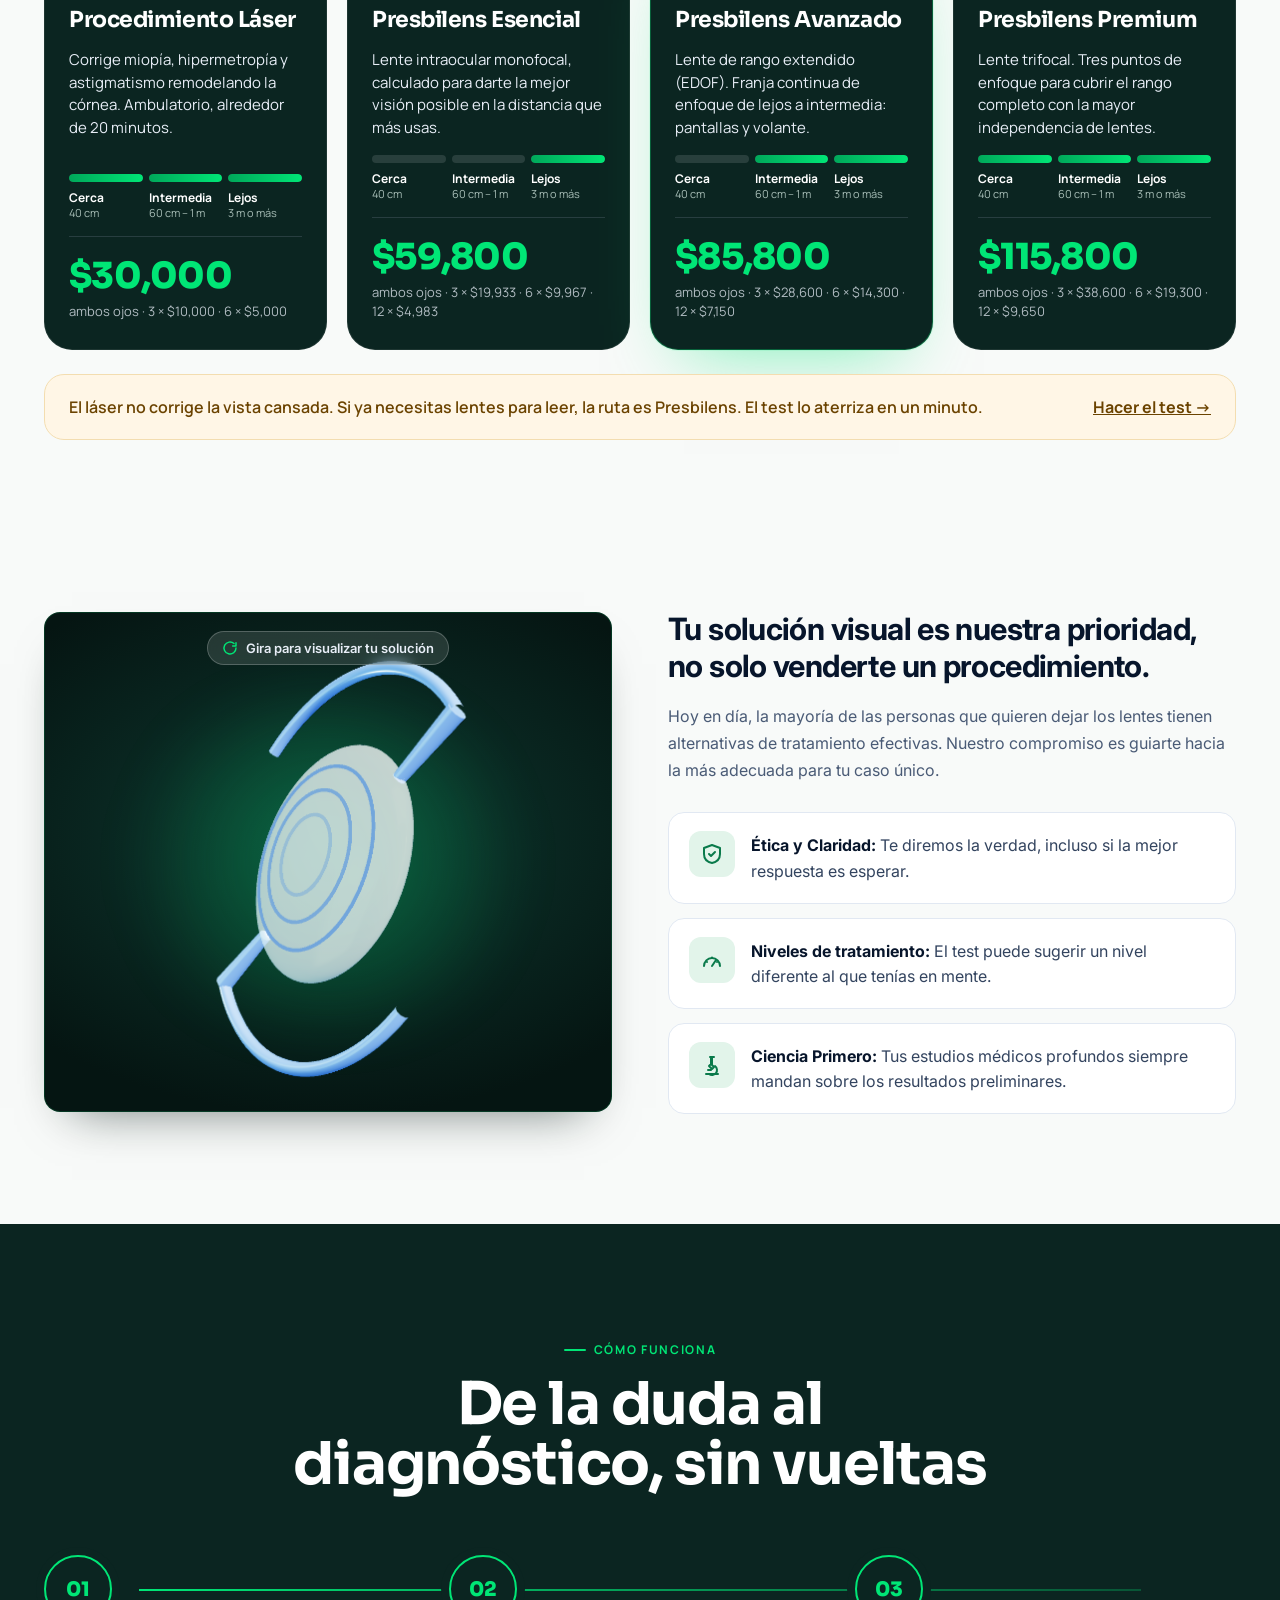
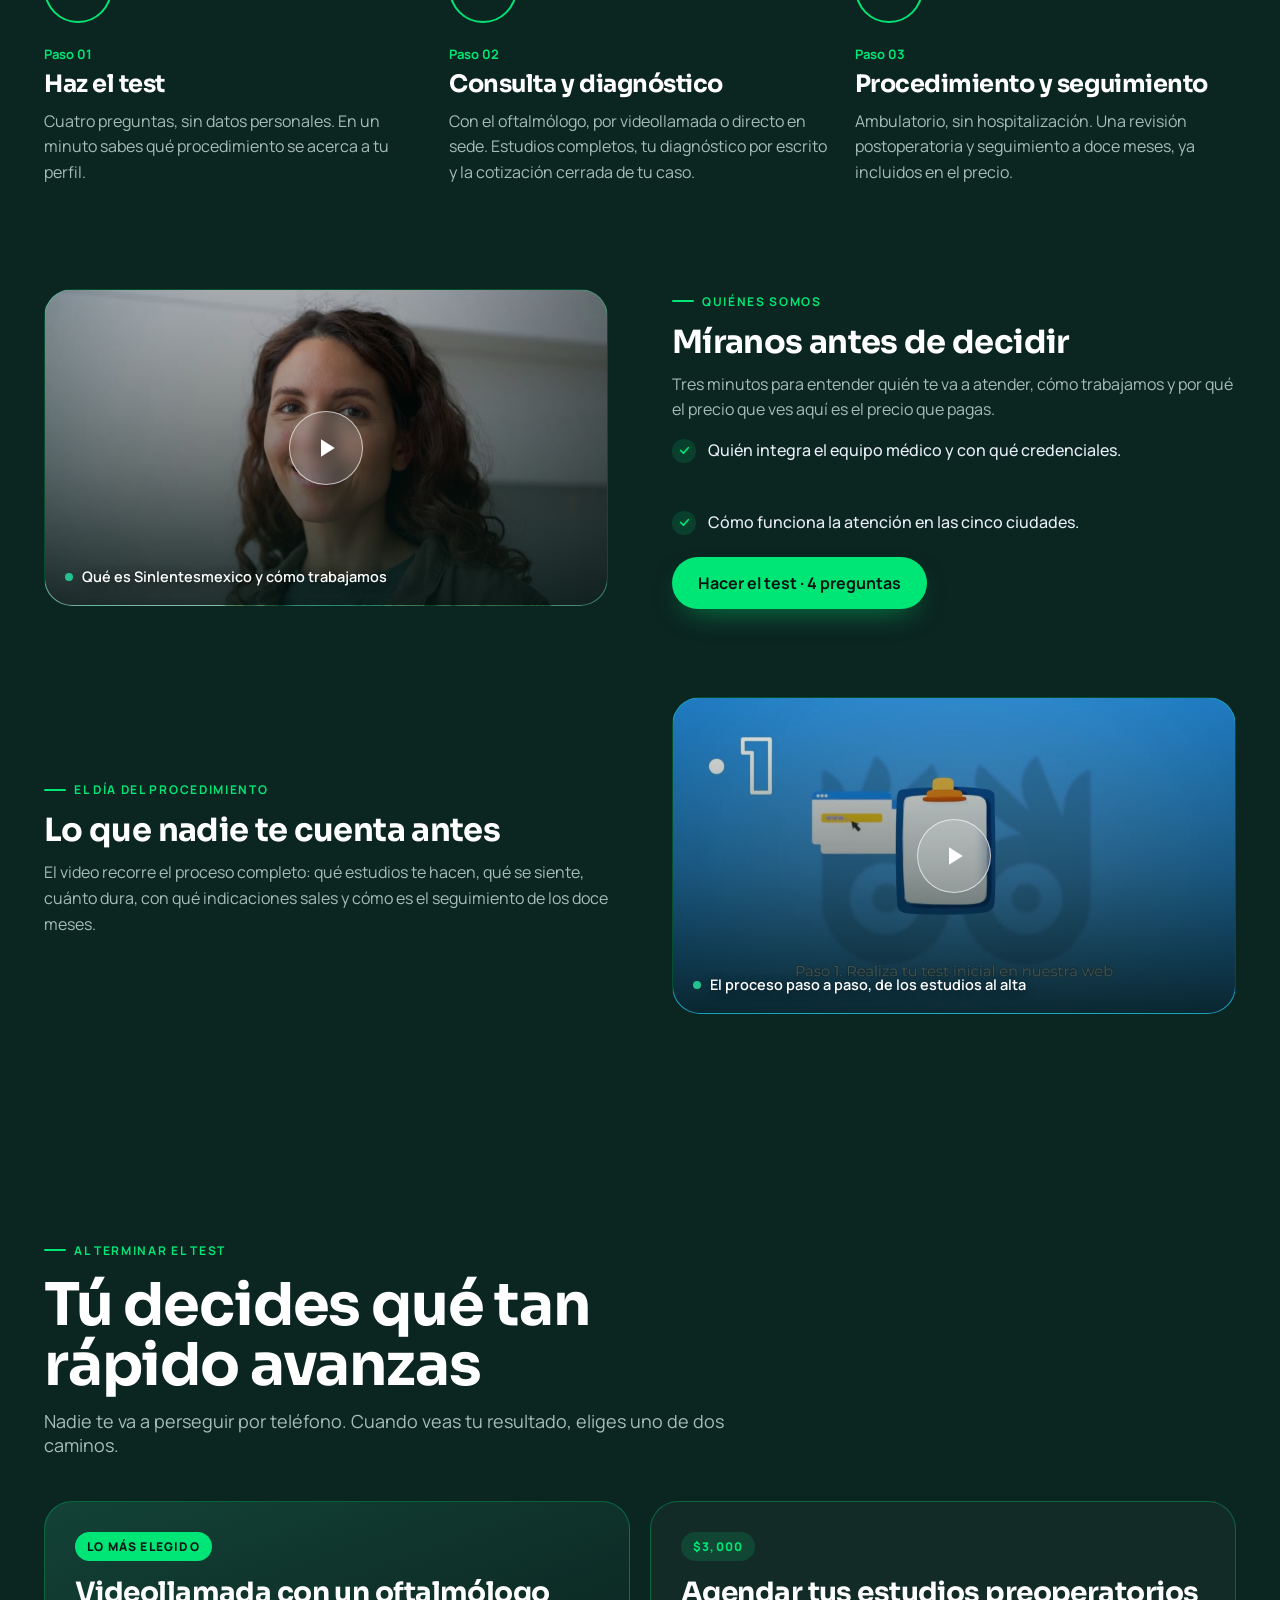
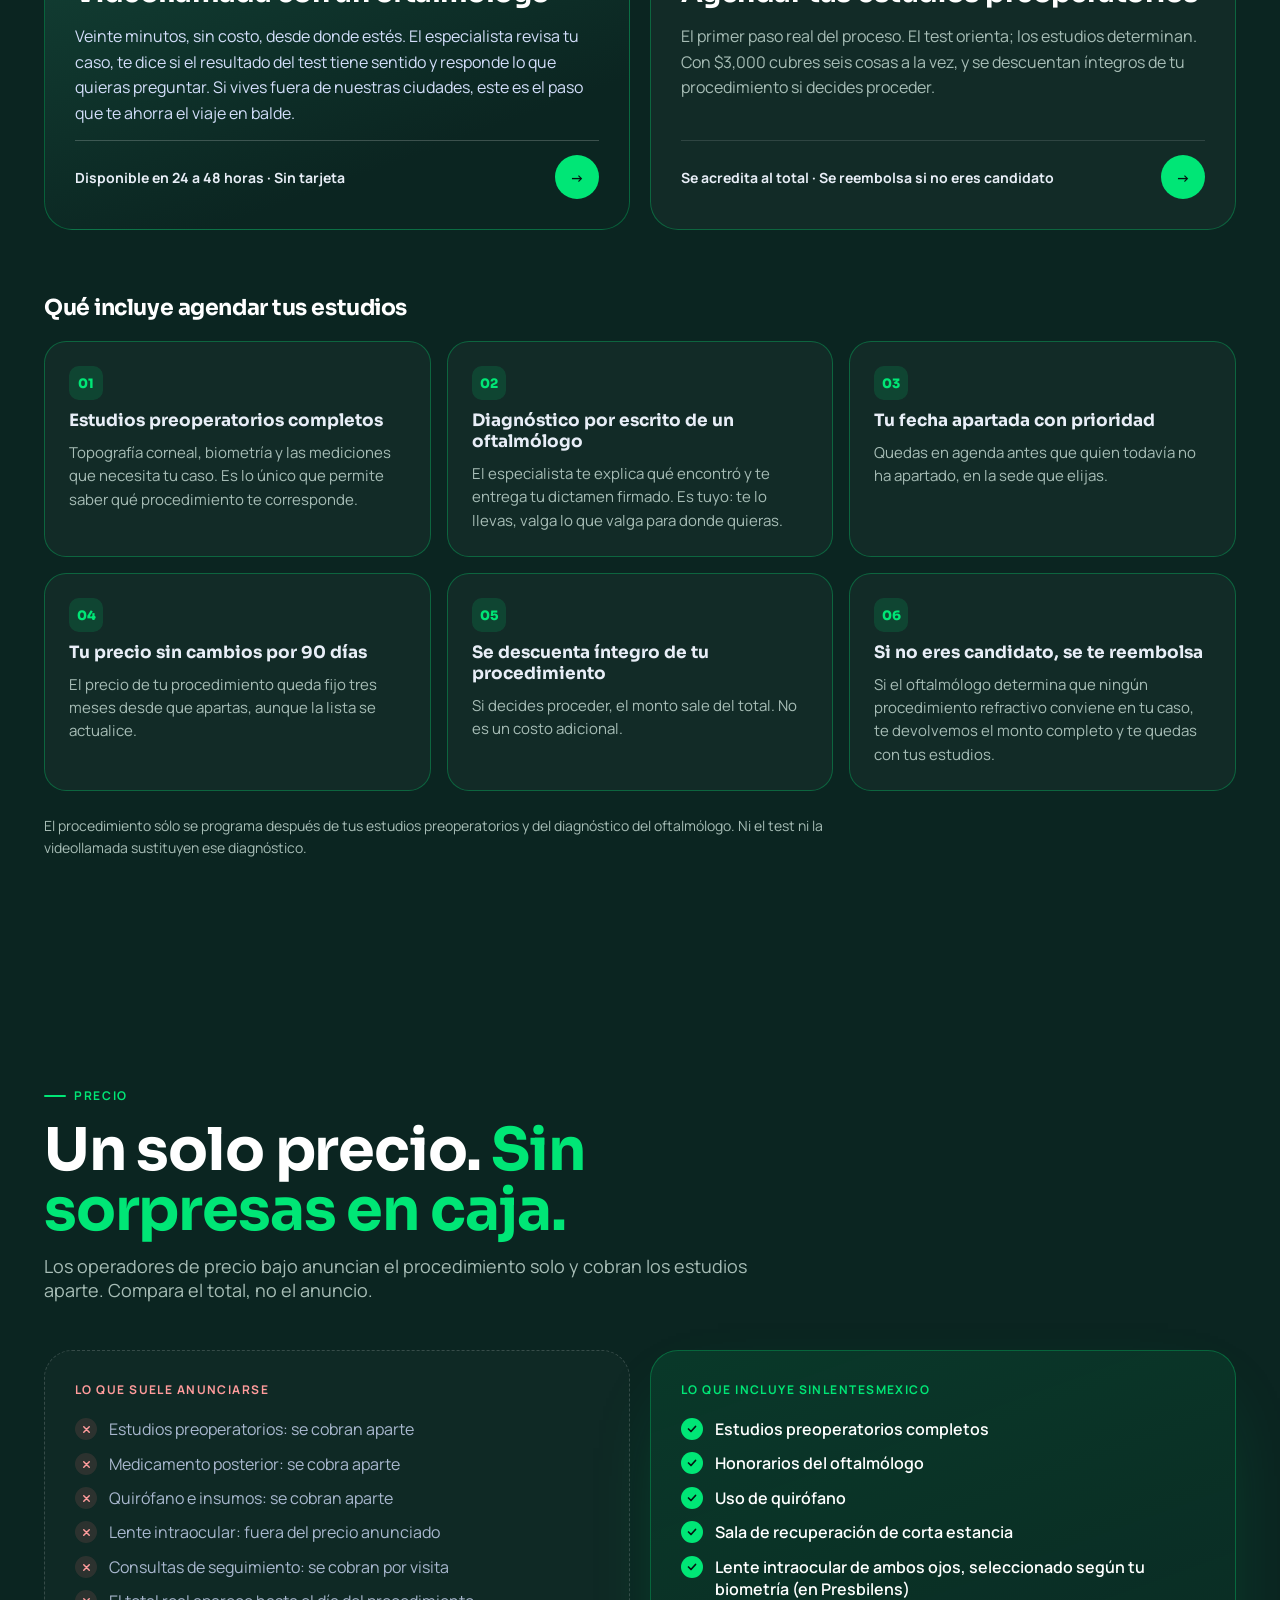
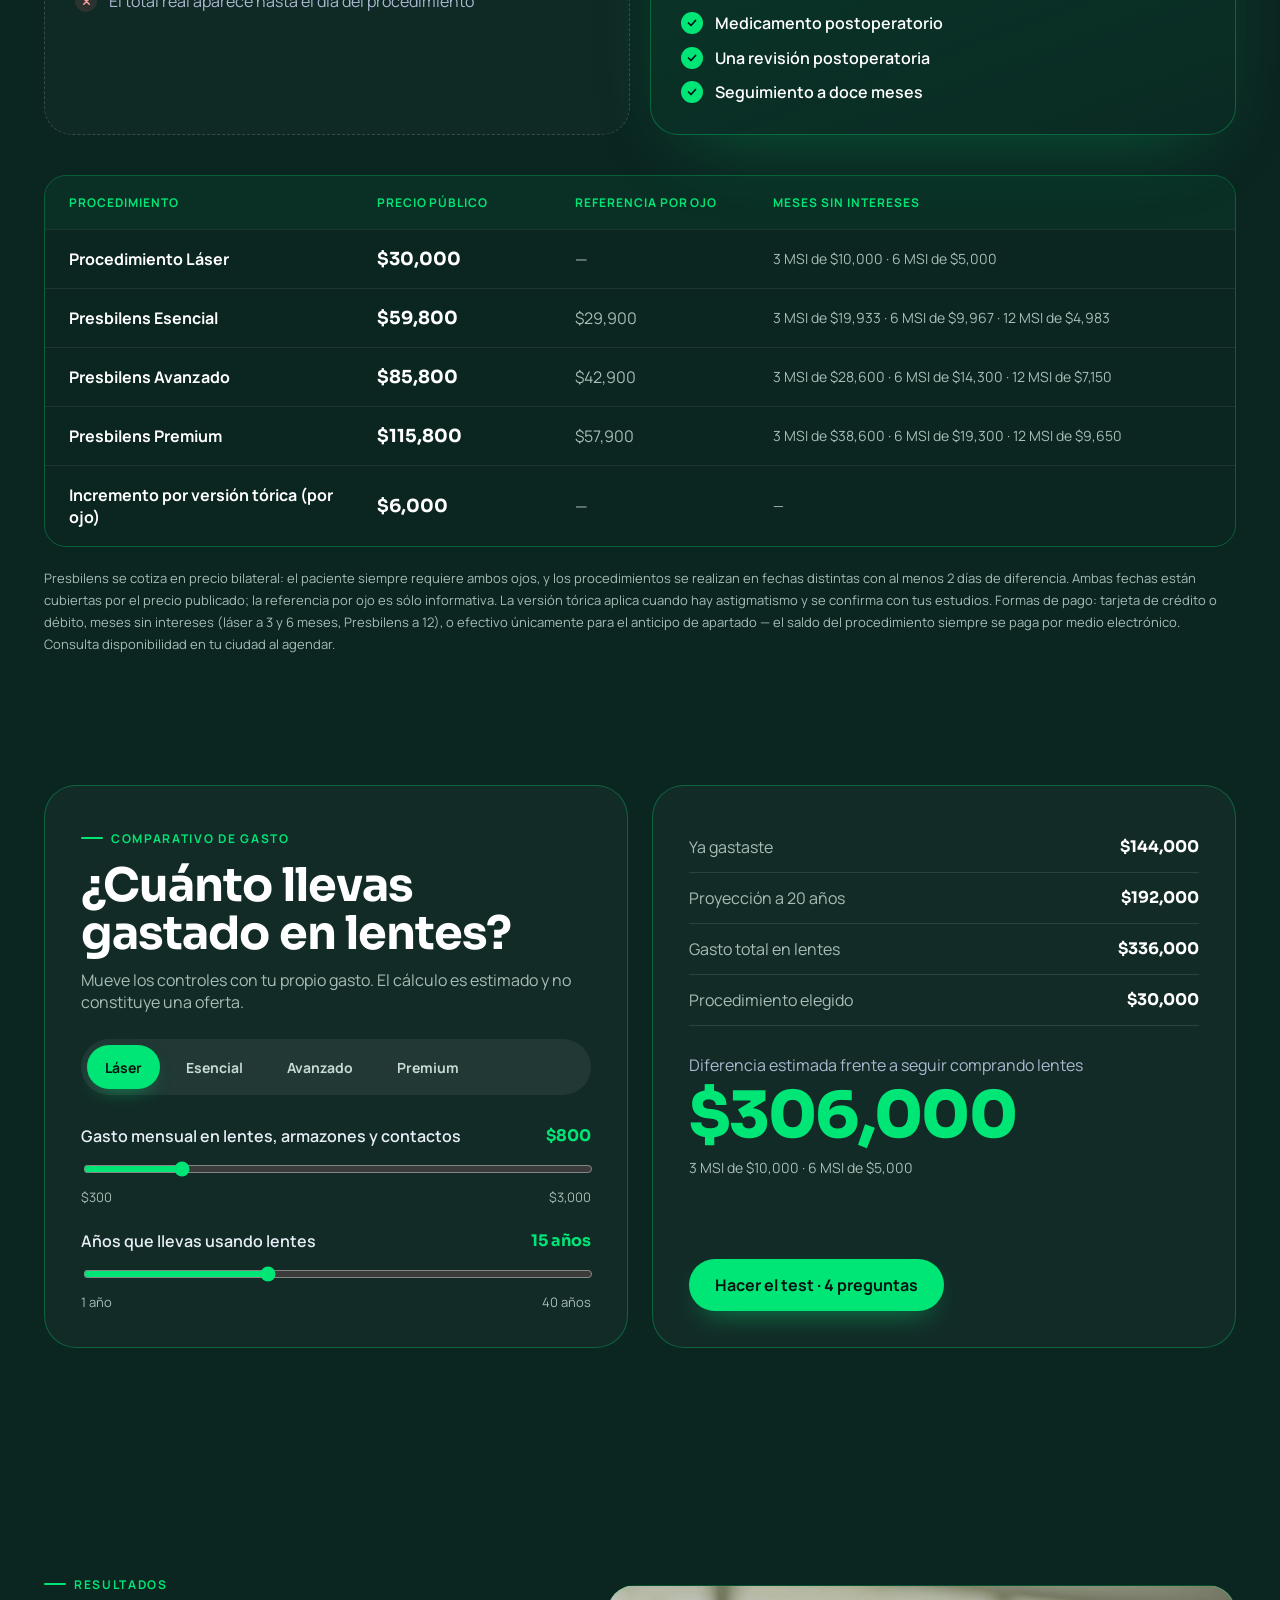
==== commit b790f189: "fix(simulador): el Premium se veía peor que no operarse Al mirar la escena de noche, el trifocal que" ====
--- a/index.html
+++ b/index.html
@@ -6,7 +6,7 @@
 <title>Sinlentesmexico — Deja de depender de tus lentes</title>
 <link rel="preconnect" href="https://fonts.googleapis.com">
 <link rel="stylesheet" href="https://fonts.googleapis.com/css2?family=Sora:wght@400;600;700;800&amp;family=Inter:wght@400;600;700&amp;family=Manrope:wght@400;500;600;700&amp;display=swap">
-<link rel="stylesheet" href="css/landing.css?v=40">
+<link rel="stylesheet" href="css/landing.css?v=41">
 </head>
 <body>
 <div id="app"></div>
@@ -14,7 +14,7 @@
 <script src="vendor/three.min.js"></script>
 <script src="vendor/gsap.min.js"></script>
 <script src="vendor/ScrollTrigger.min.js"></script>
-<script src="js/landing.js?v=40"></script>
-<script src="js/i18n.js?v=40"></script>
+<script src="js/landing.js?v=41"></script>
+<script src="js/i18n.js?v=41"></script>
 </body>
 </html>
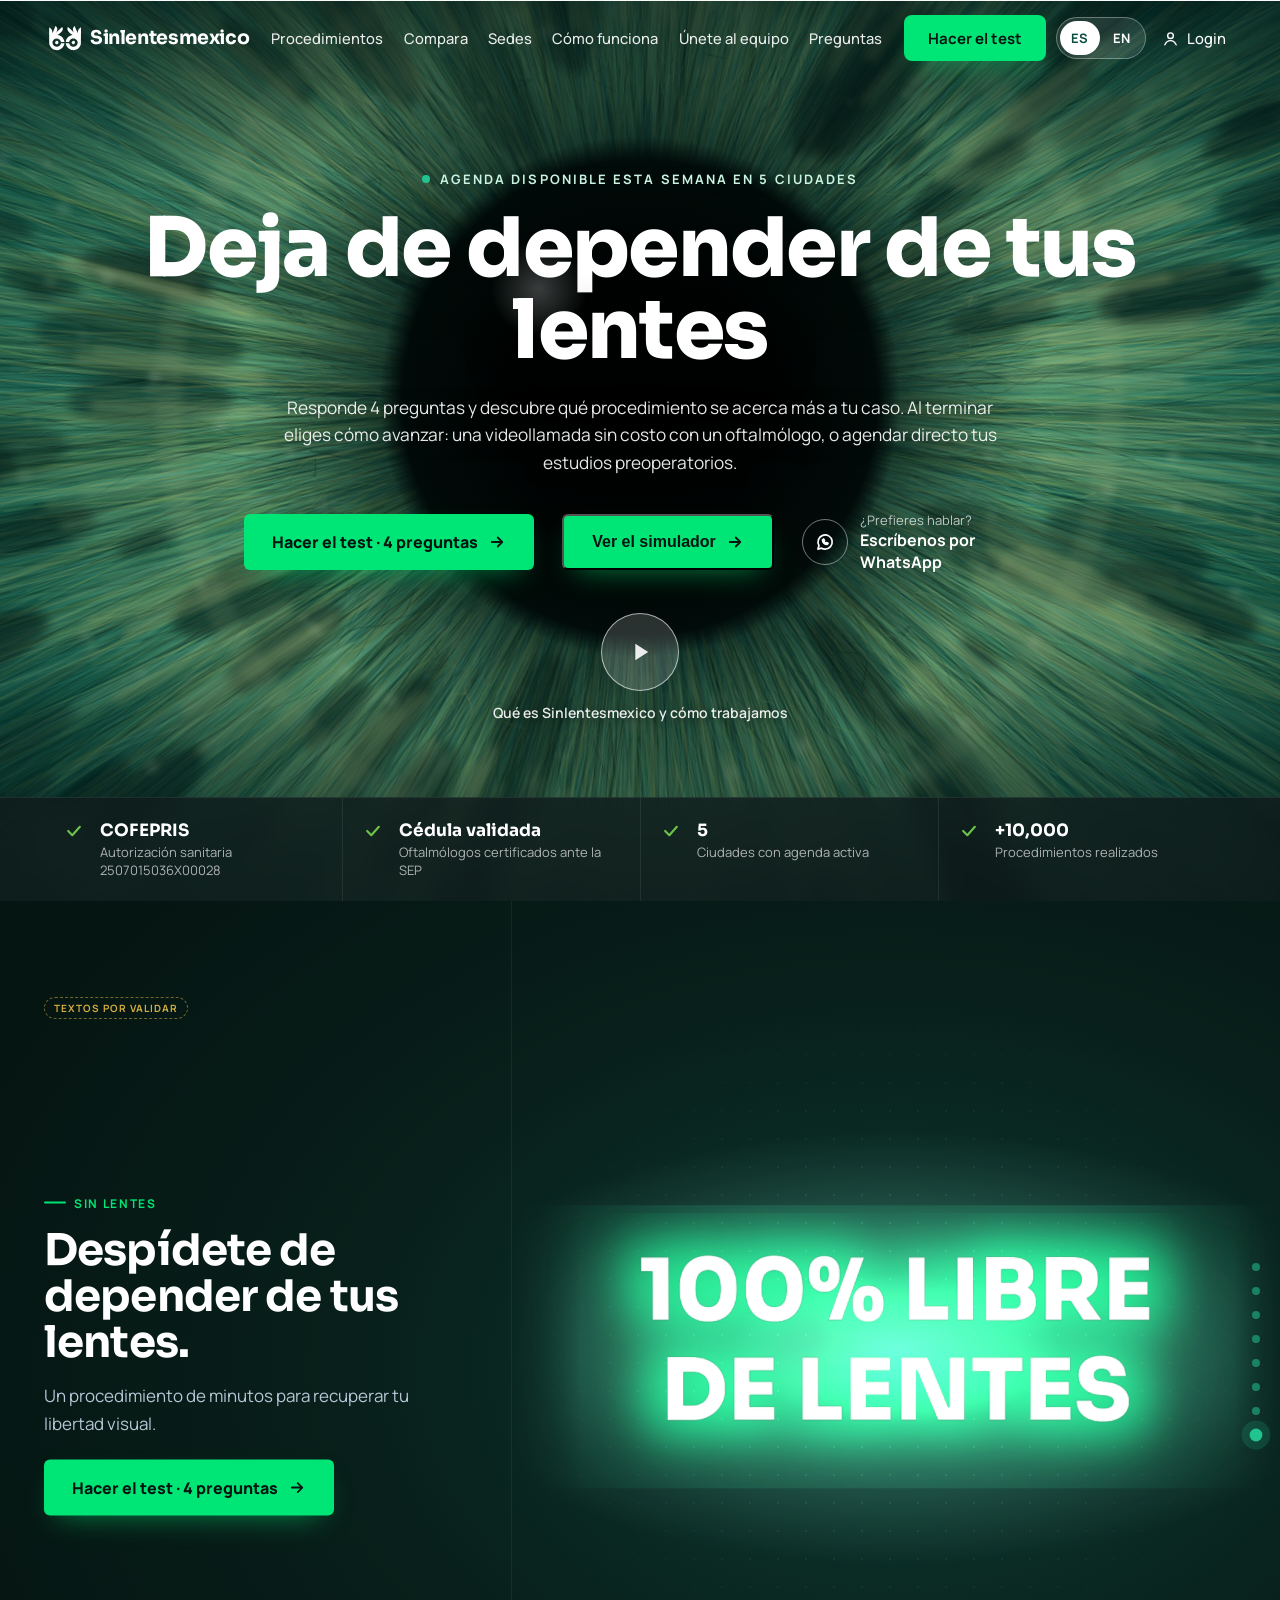
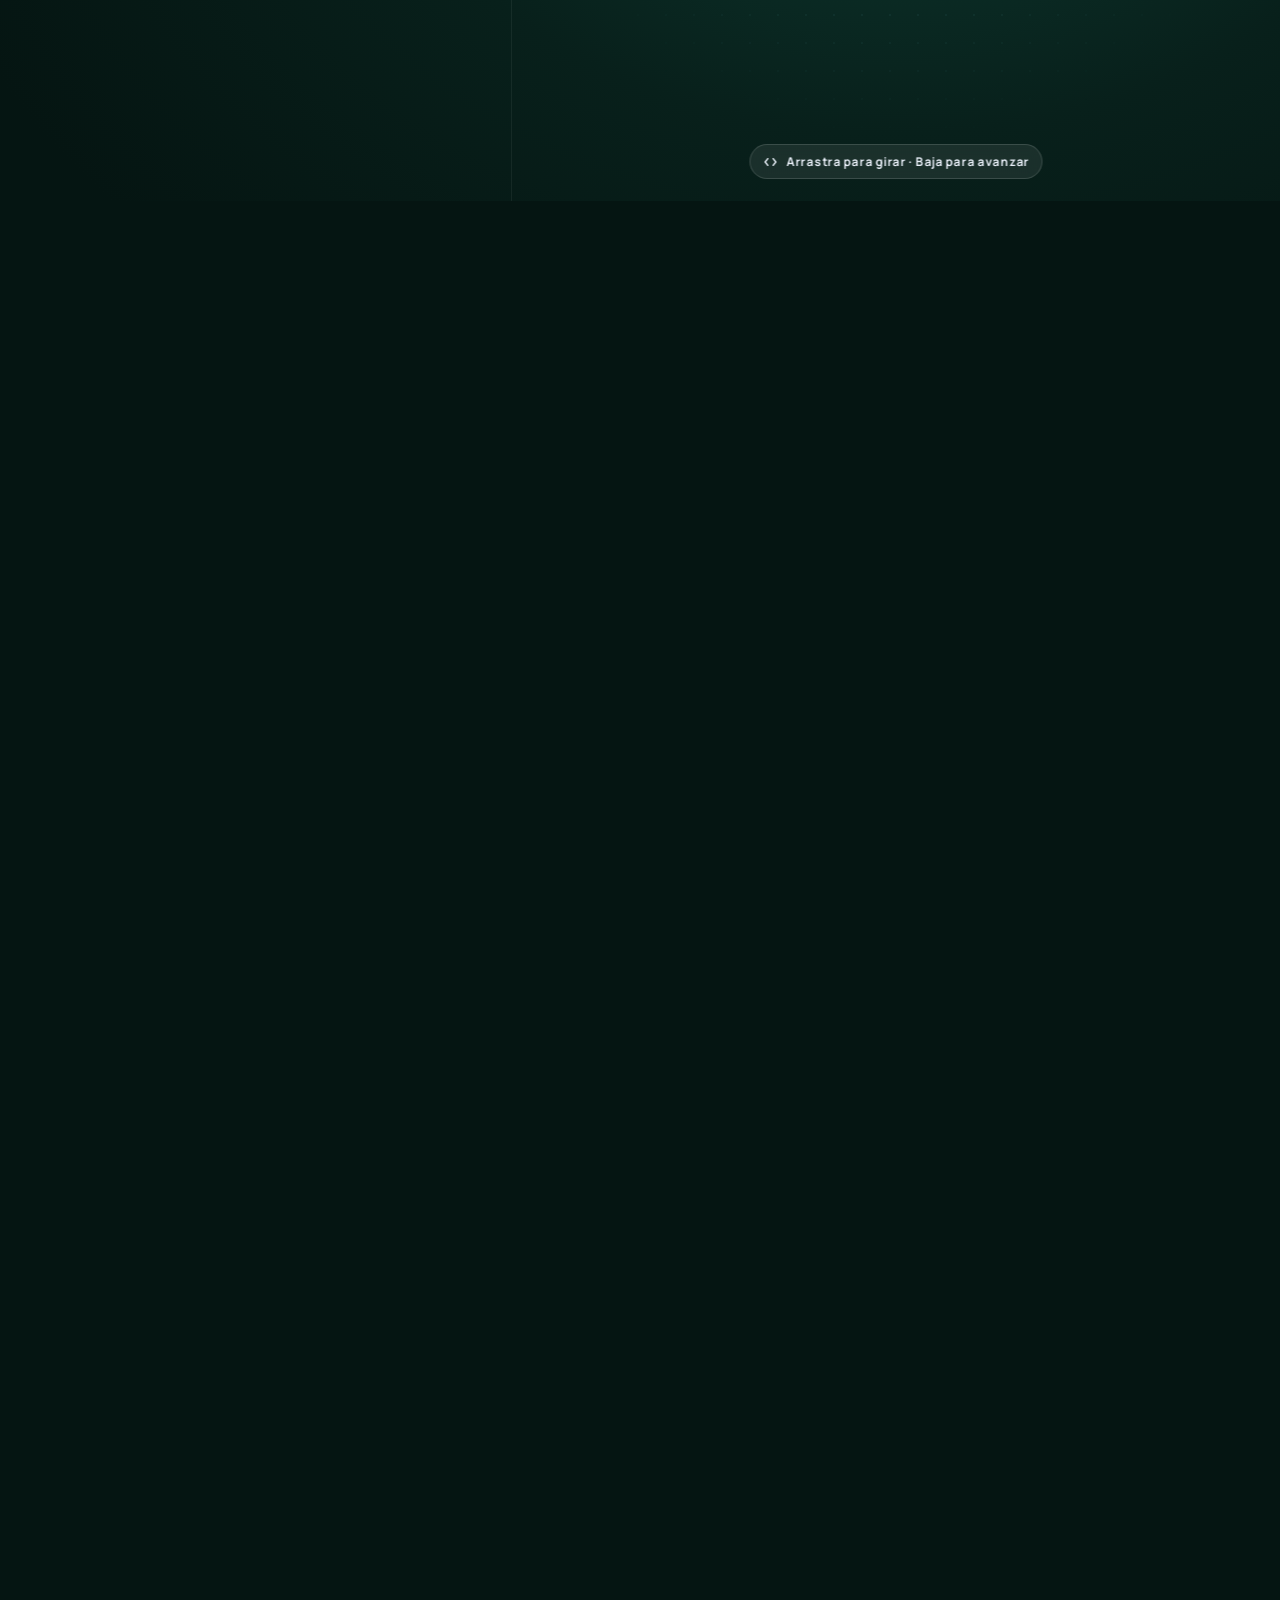
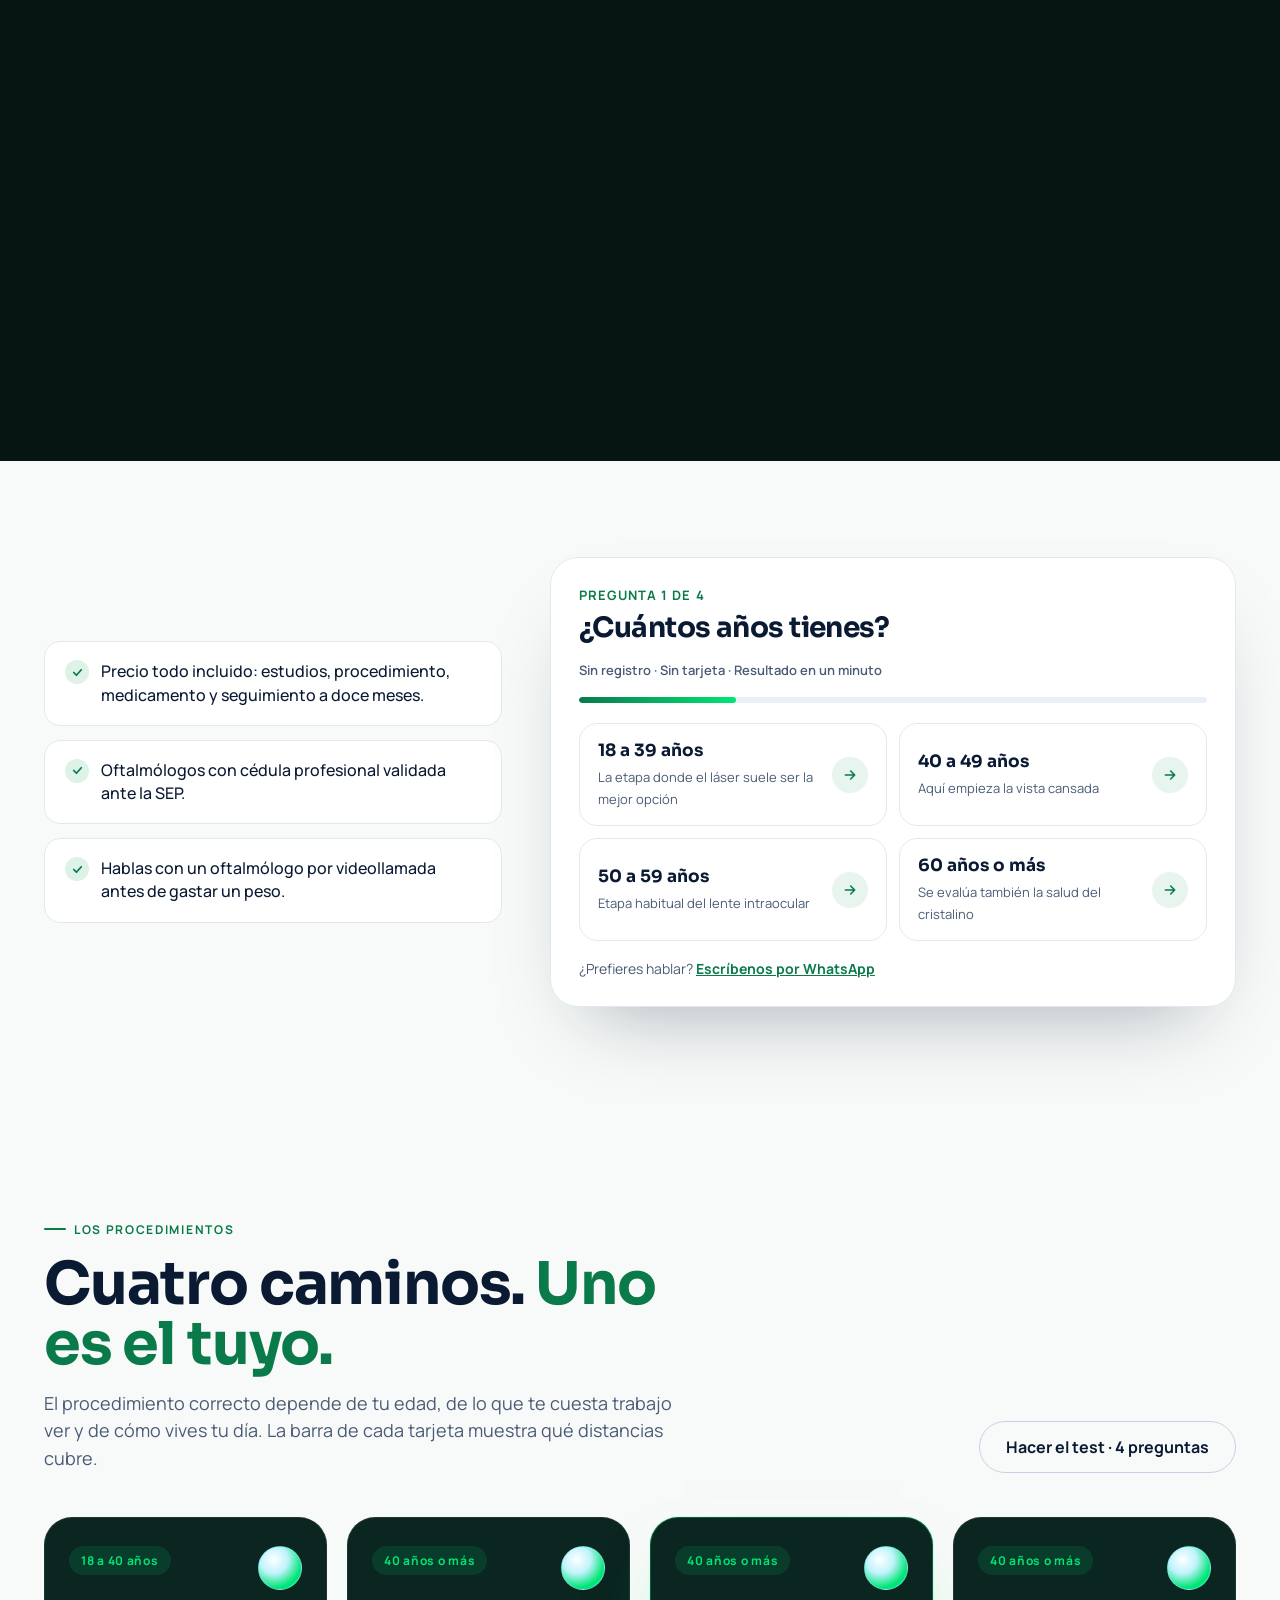
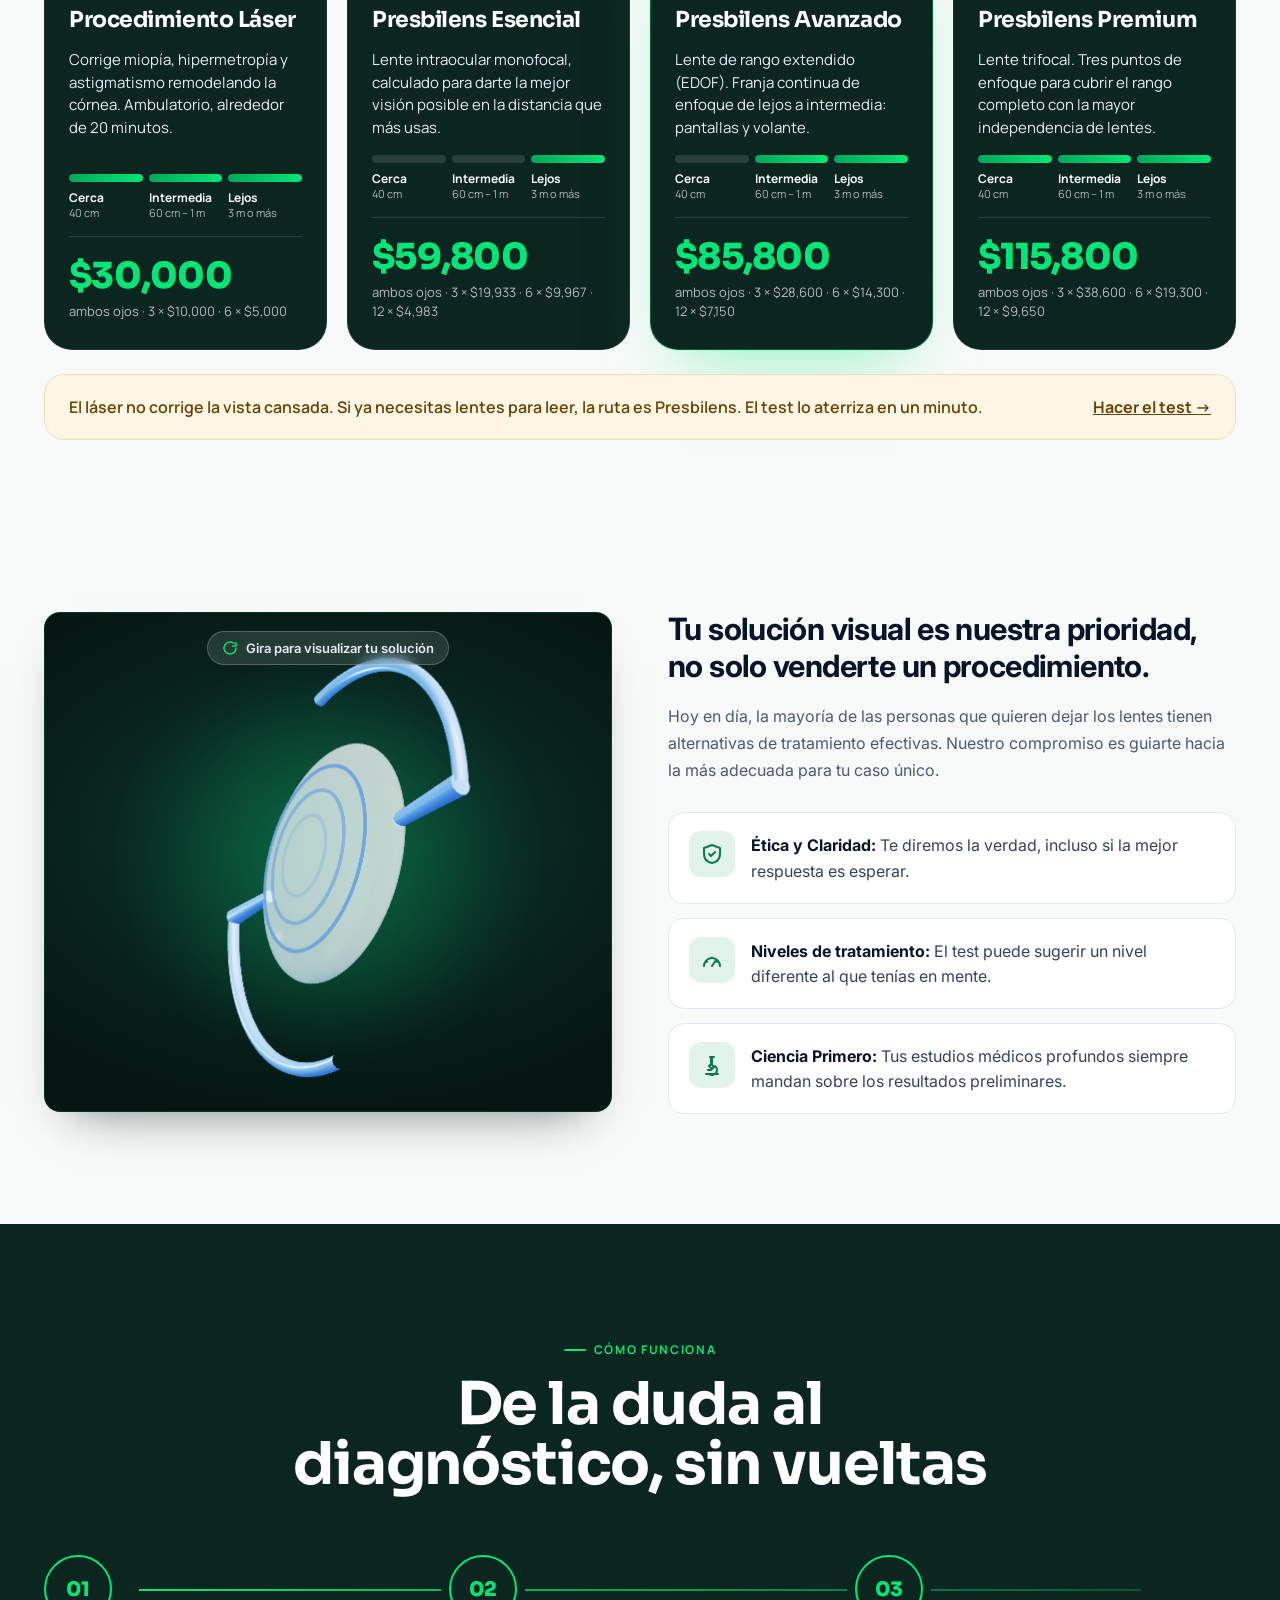
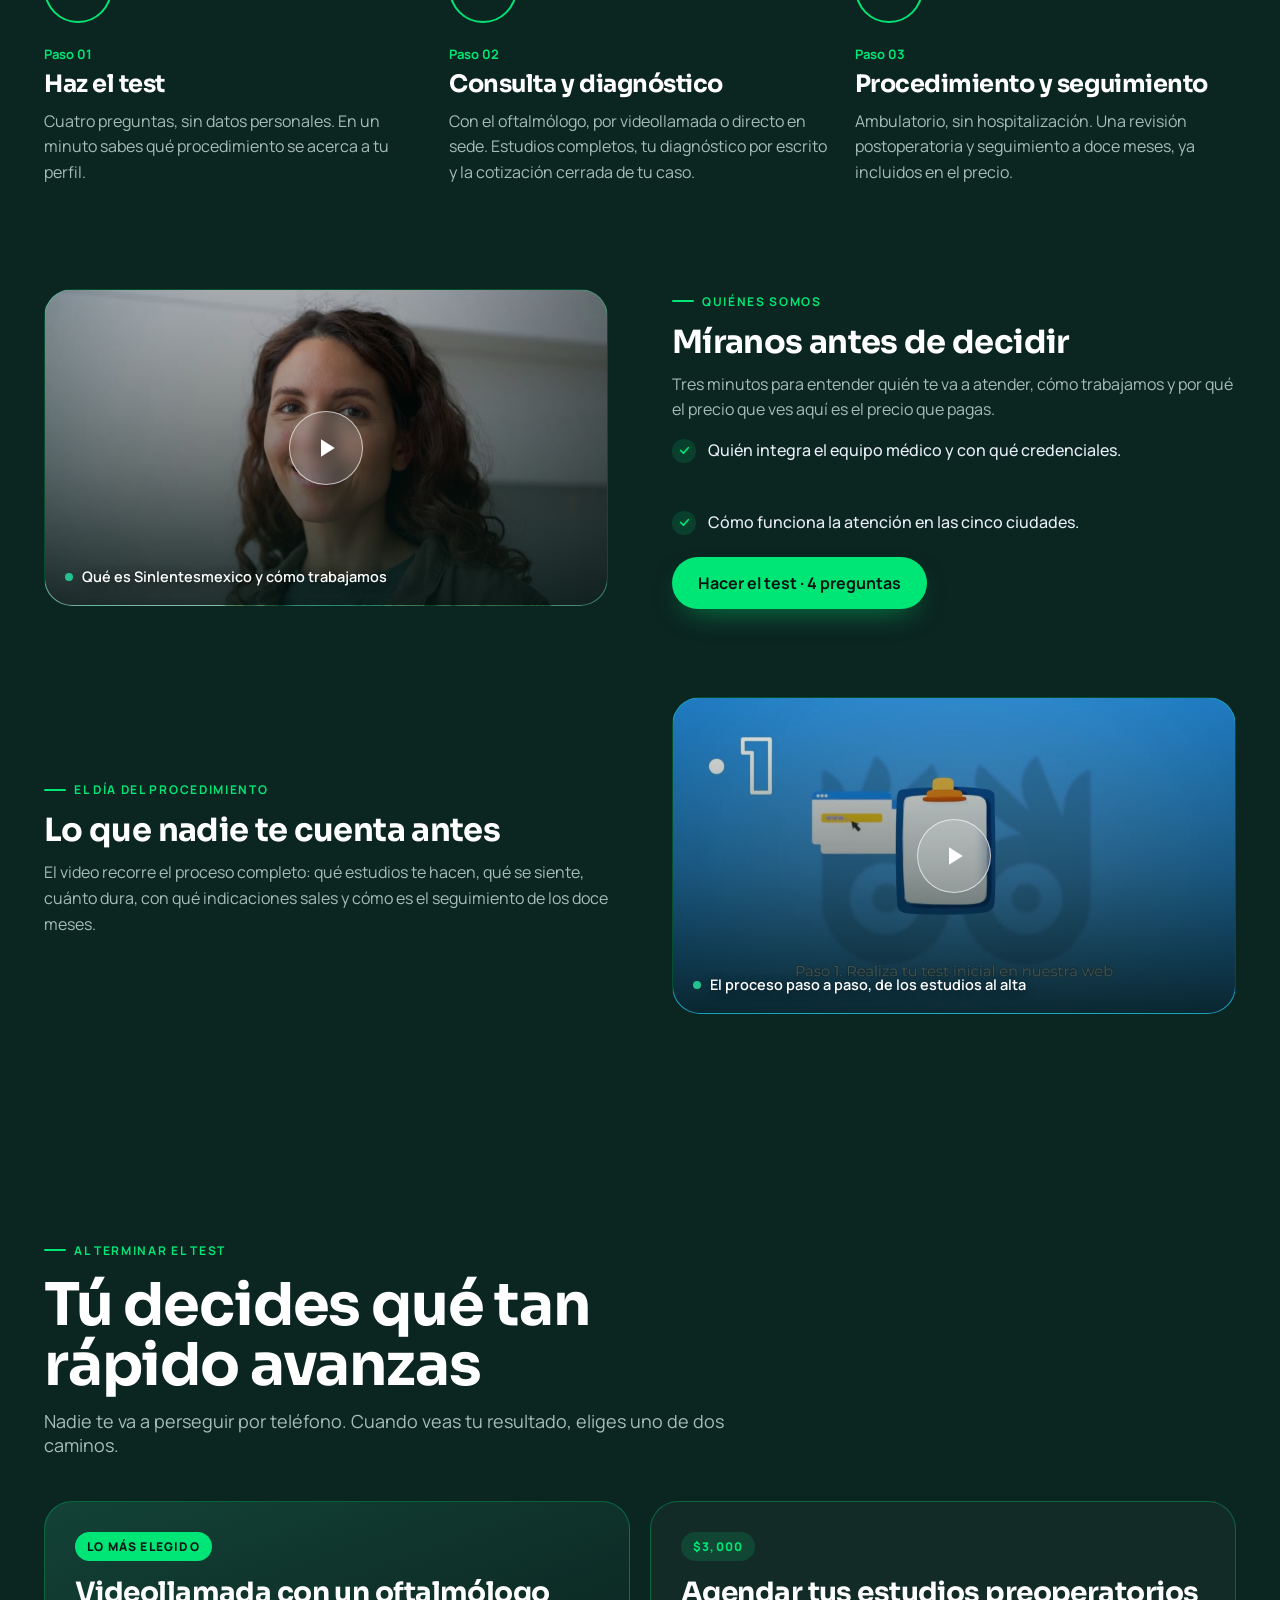
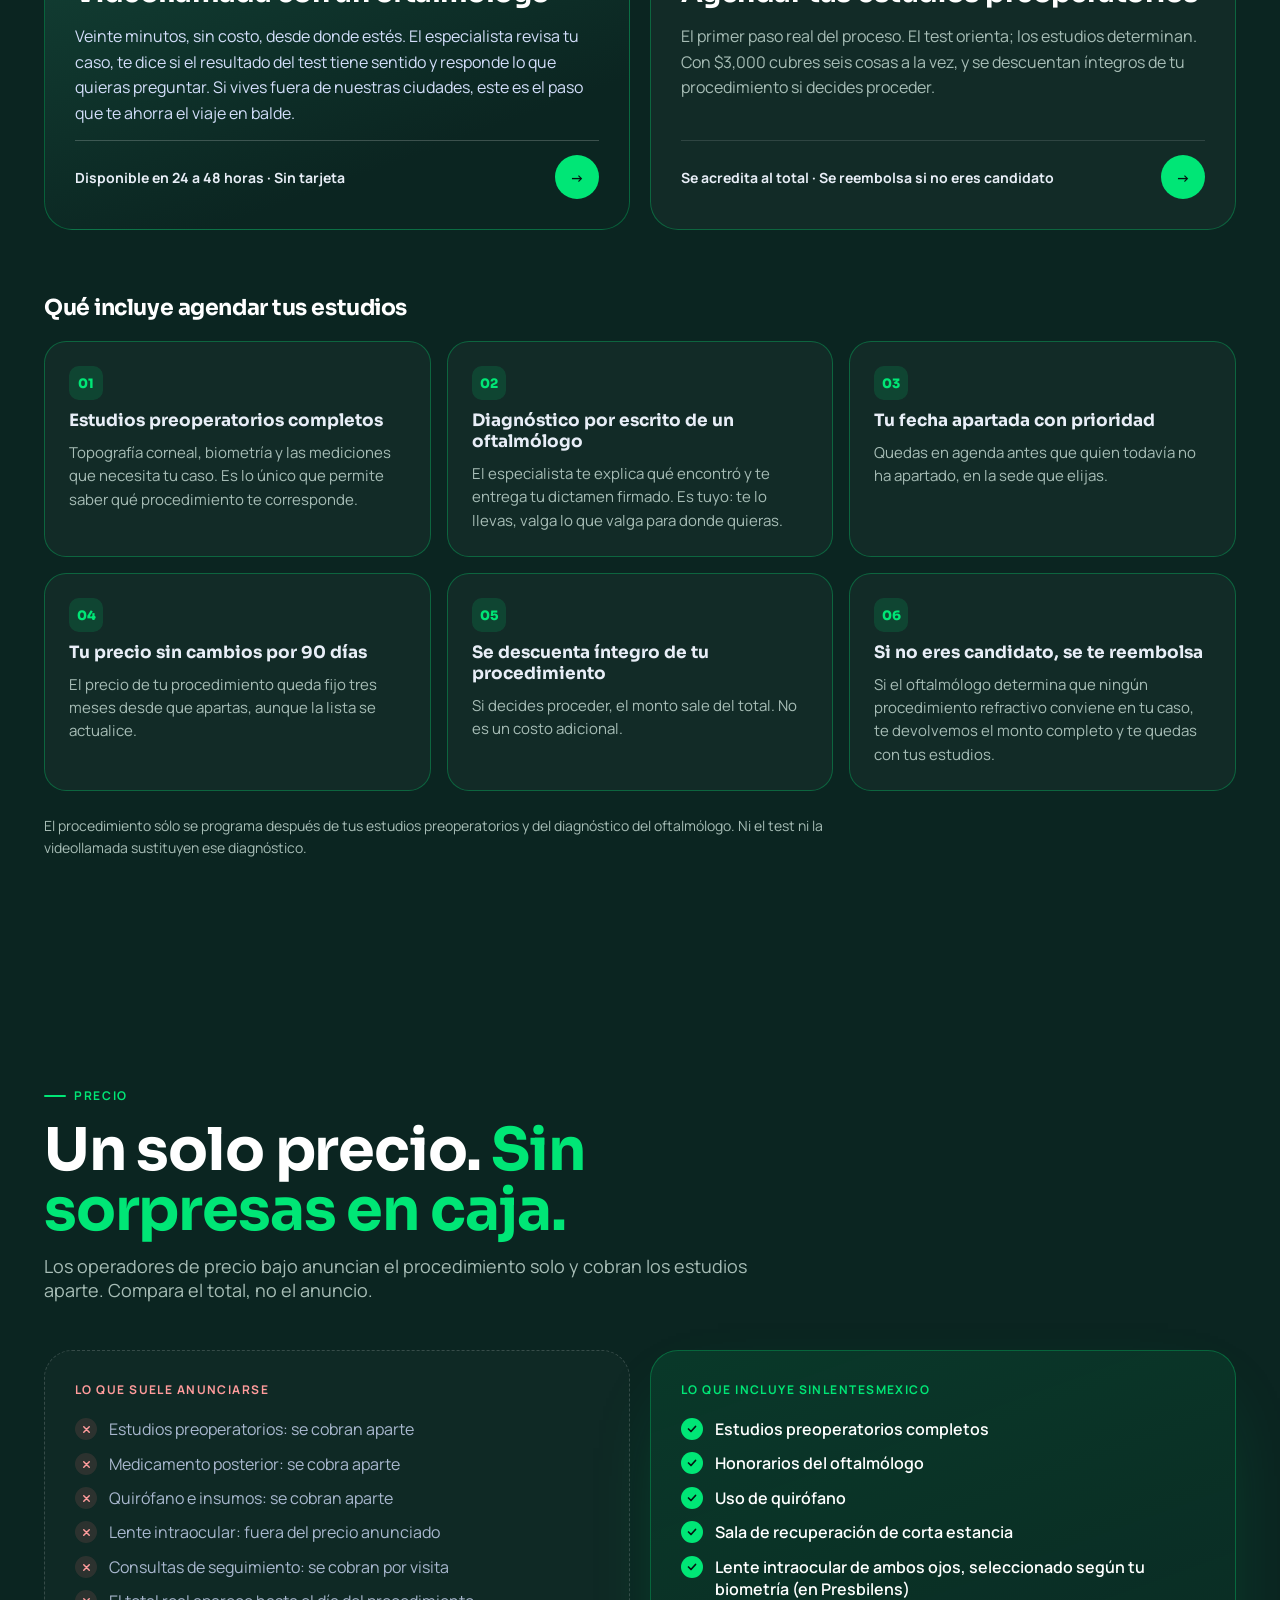
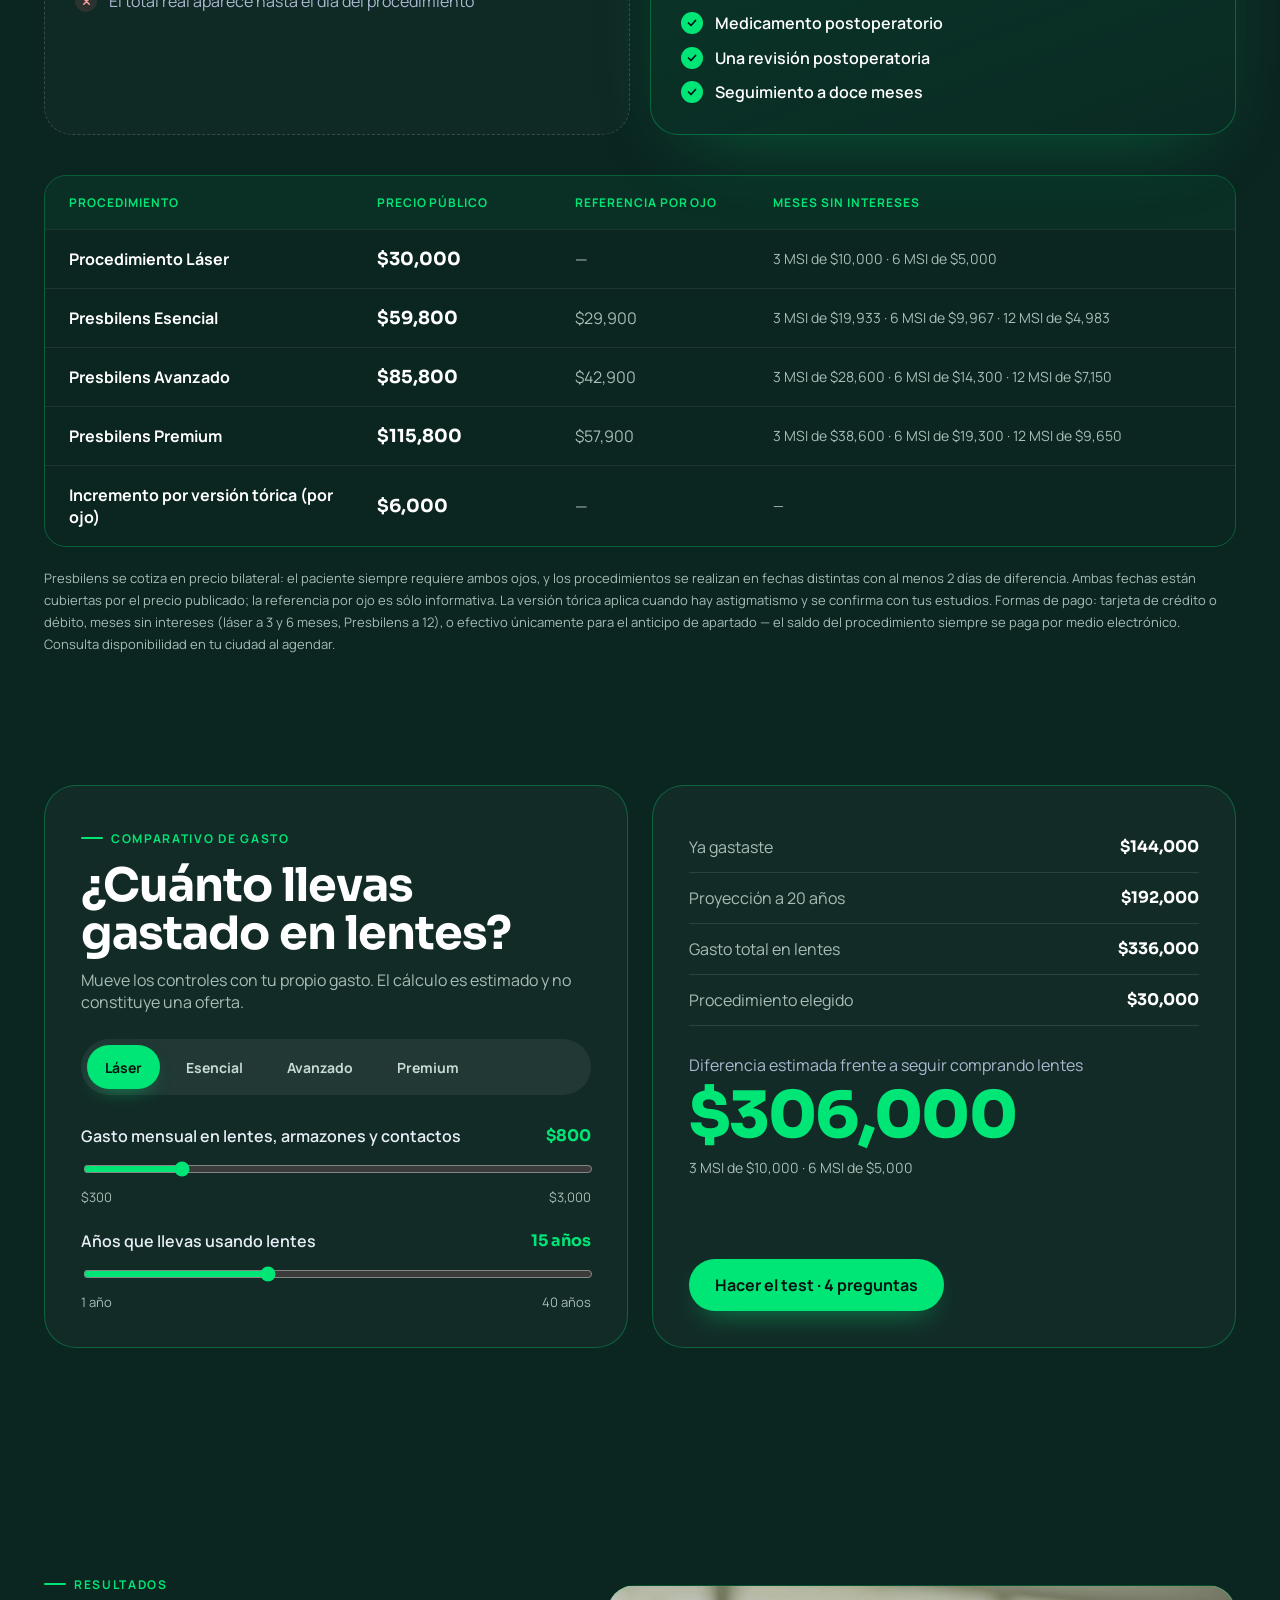
==== commit a9ebe288: "fix(simulador): la toma se veía caída, con media pantalla de asfalto El lienzo del simulador es más " ====
--- a/index.html
+++ b/index.html
@@ -6,7 +6,7 @@
 <title>Sinlentesmexico — Deja de depender de tus lentes</title>
 <link rel="preconnect" href="https://fonts.googleapis.com">
 <link rel="stylesheet" href="https://fonts.googleapis.com/css2?family=Sora:wght@400;600;700;800&amp;family=Inter:wght@400;600;700&amp;family=Manrope:wght@400;500;600;700&amp;display=swap">
-<link rel="stylesheet" href="css/landing.css?v=41">
+<link rel="stylesheet" href="css/landing.css?v=42">
 </head>
 <body>
 <div id="app"></div>
@@ -14,7 +14,7 @@
 <script src="vendor/three.min.js"></script>
 <script src="vendor/gsap.min.js"></script>
 <script src="vendor/ScrollTrigger.min.js"></script>
-<script src="js/landing.js?v=41"></script>
-<script src="js/i18n.js?v=41"></script>
+<script src="js/landing.js?v=42"></script>
+<script src="js/i18n.js?v=42"></script>
 </body>
 </html>
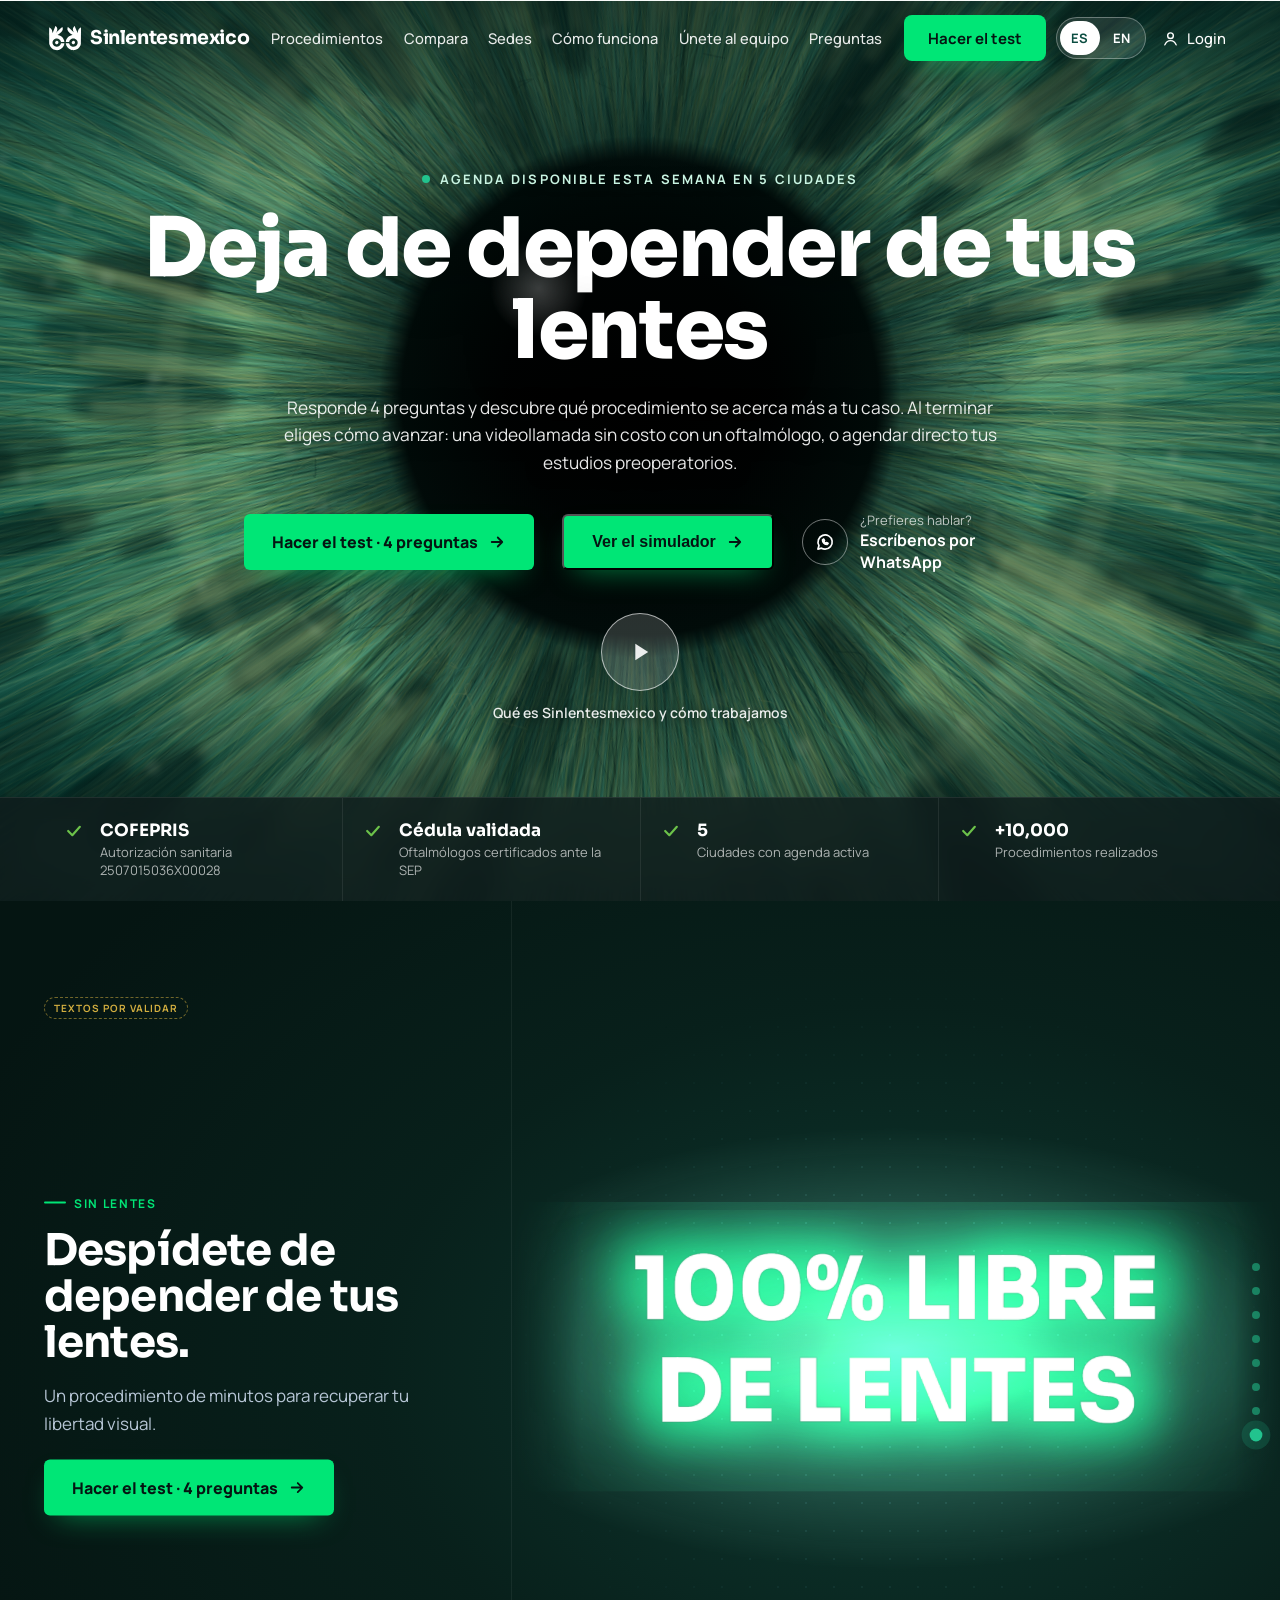
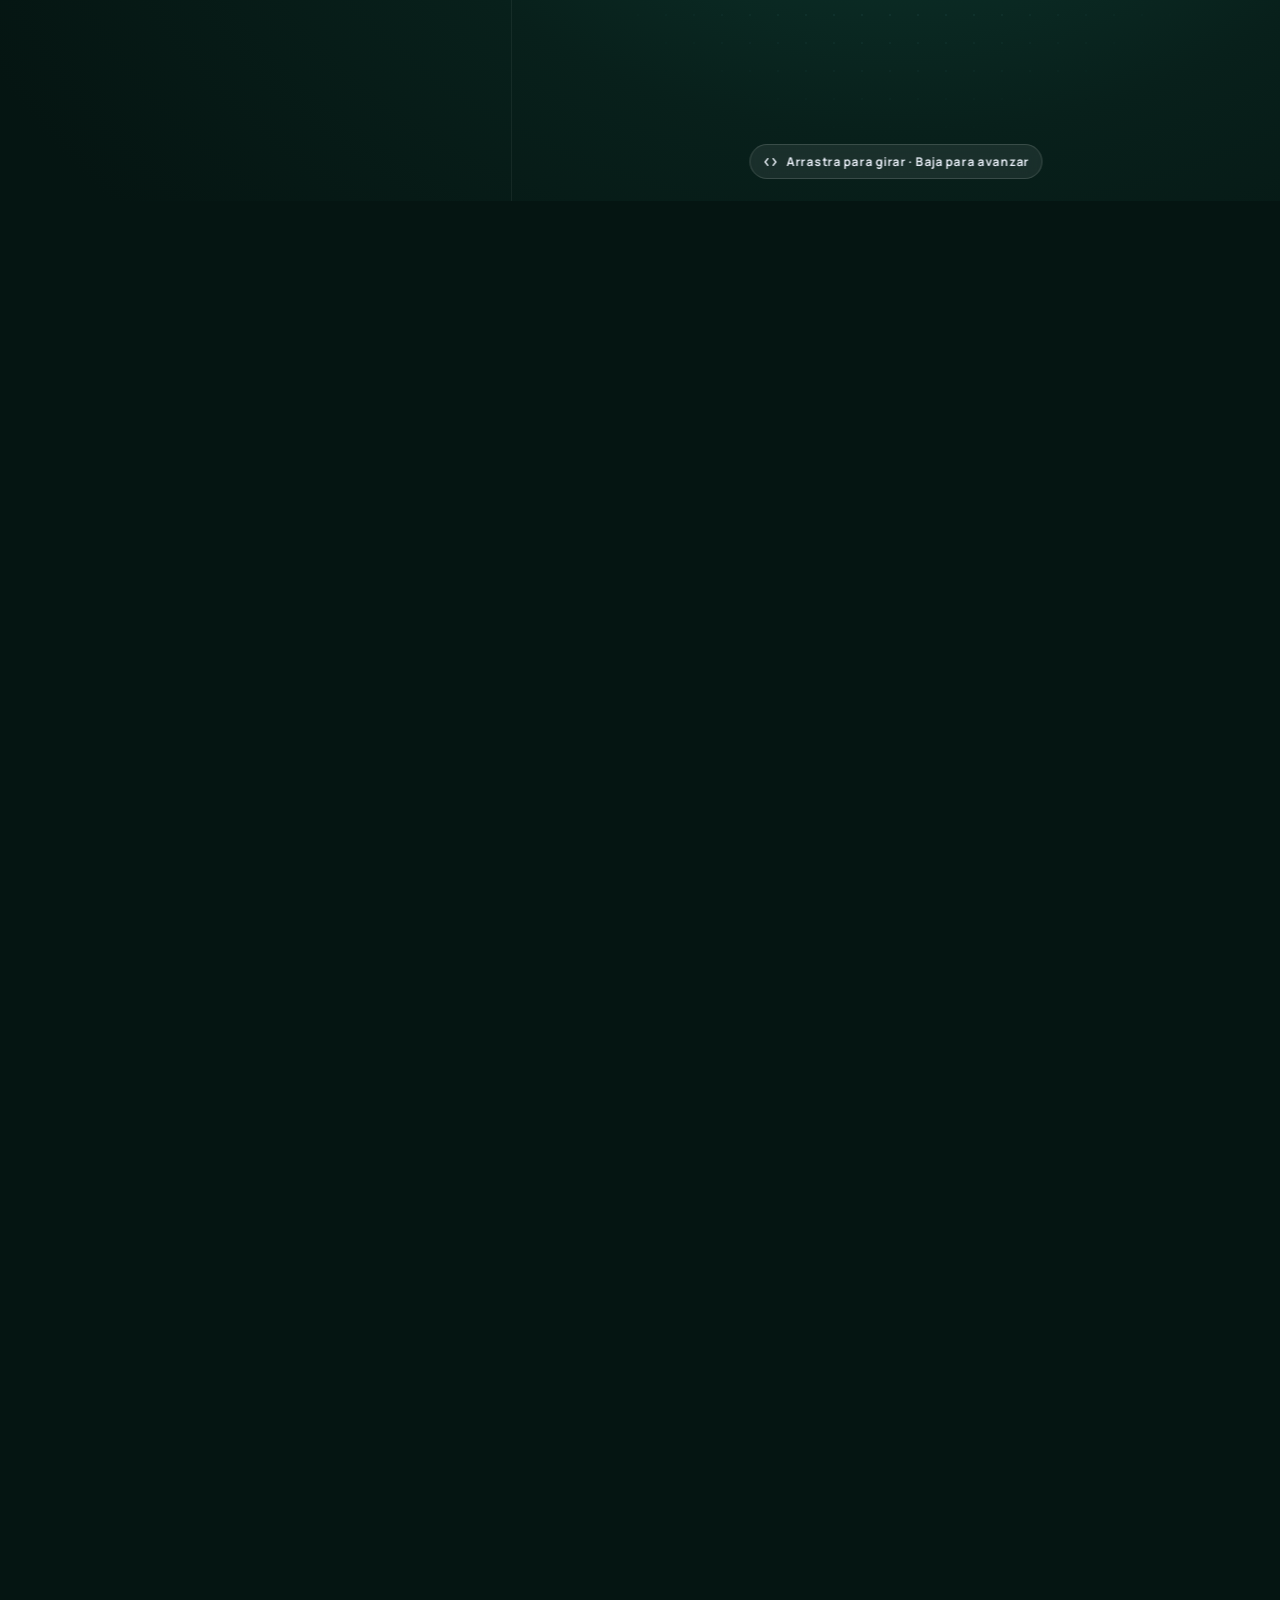
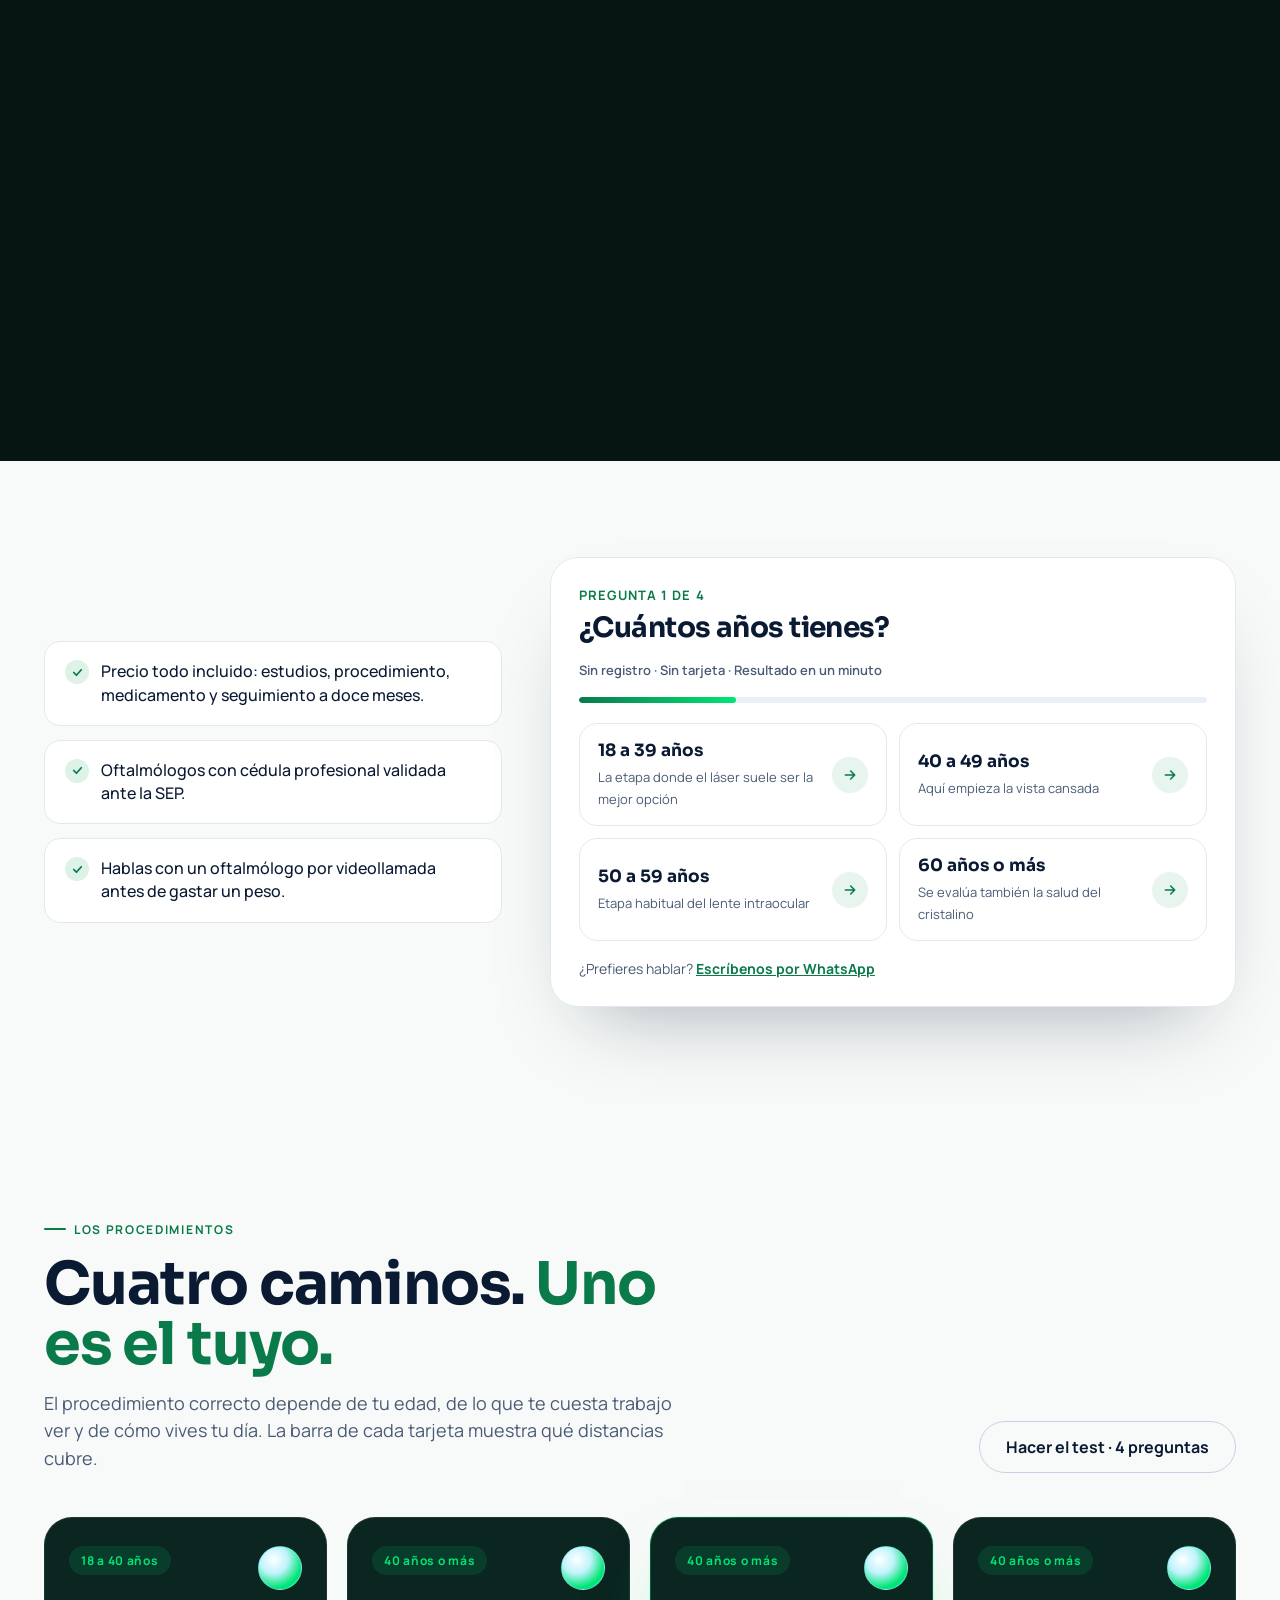
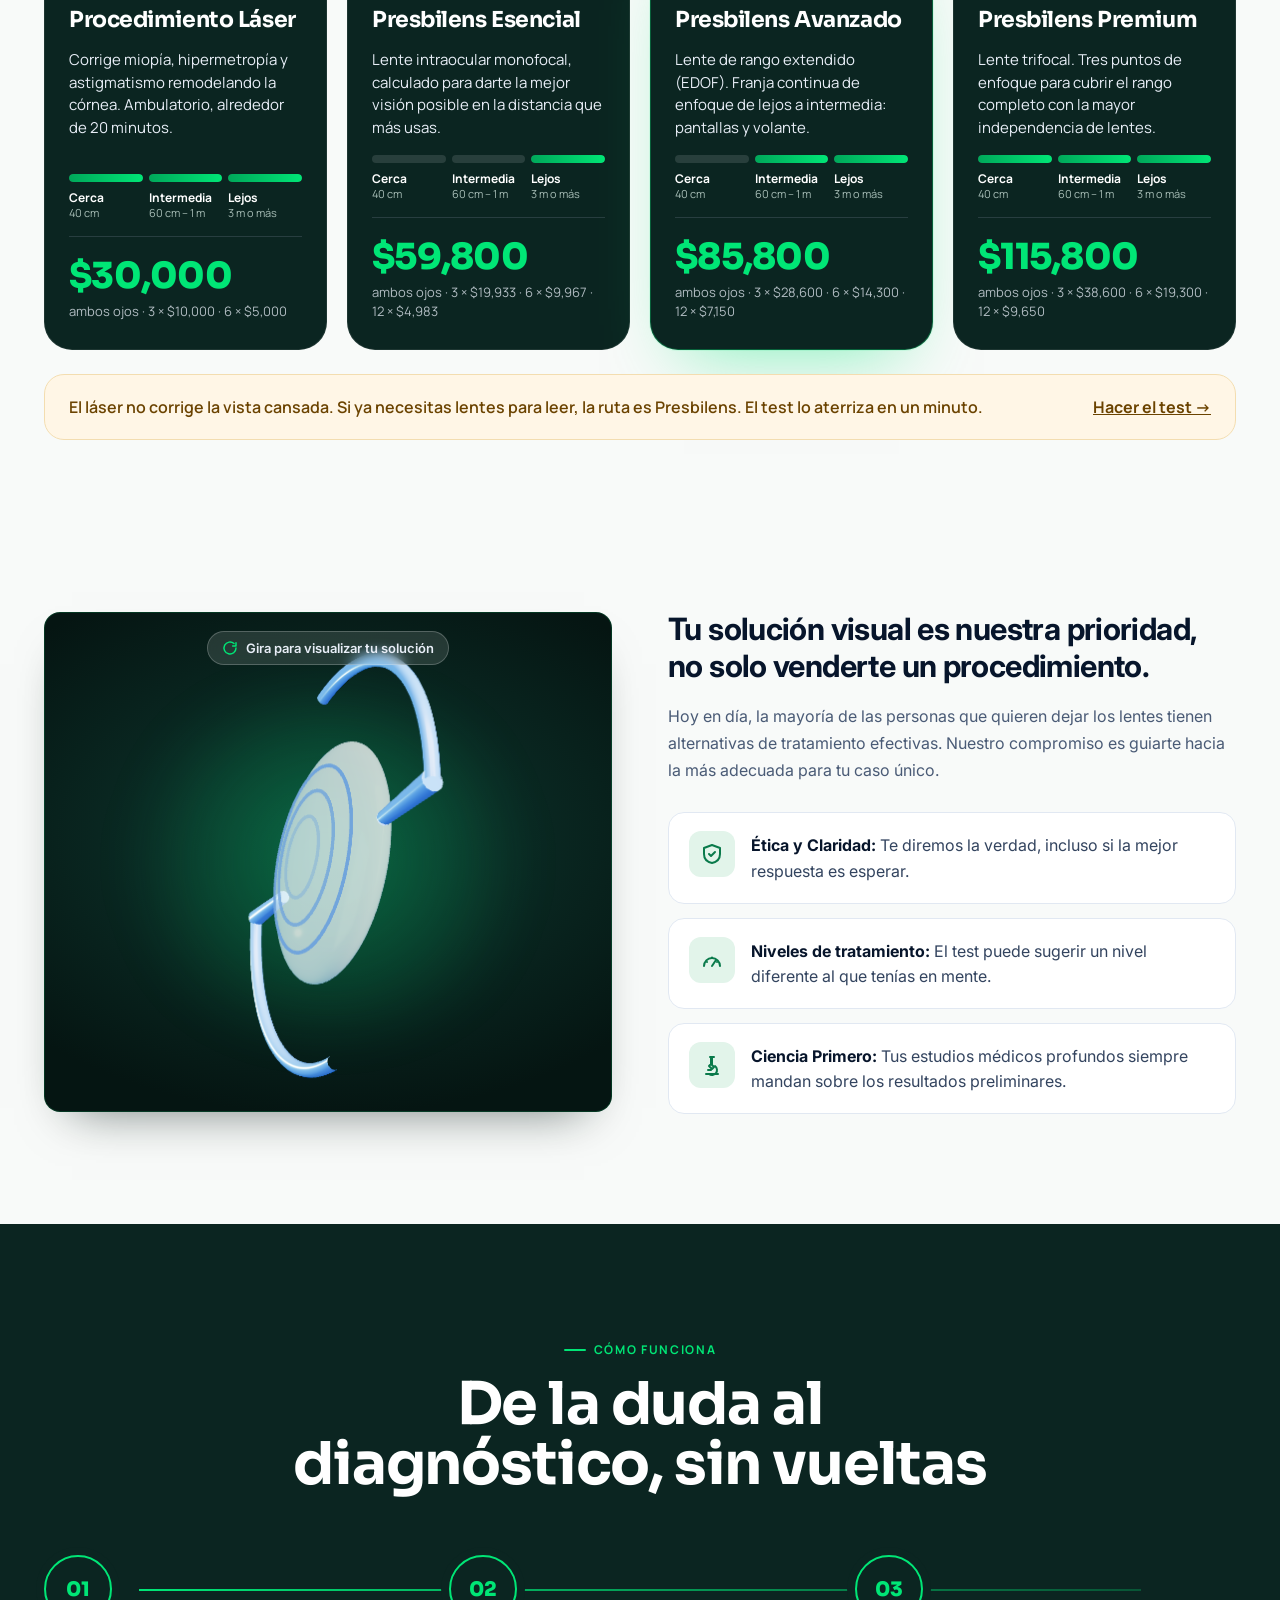
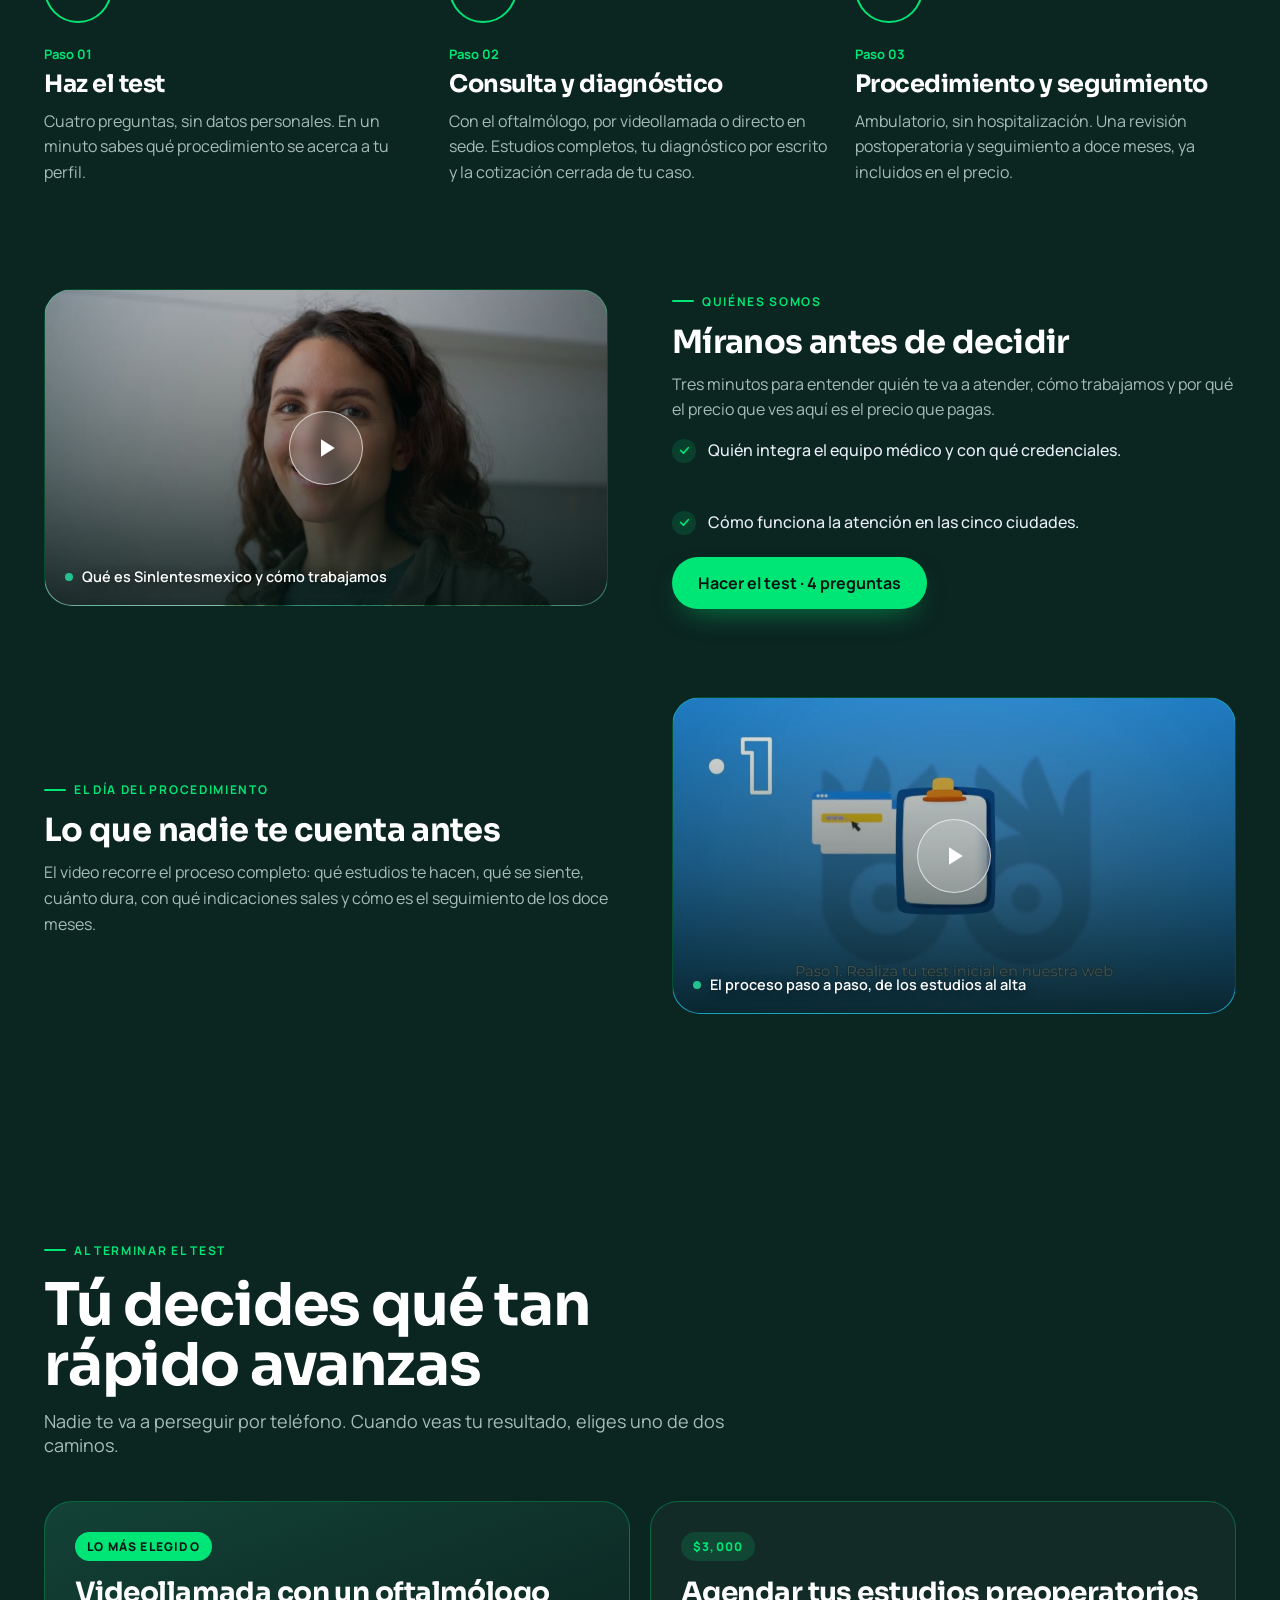
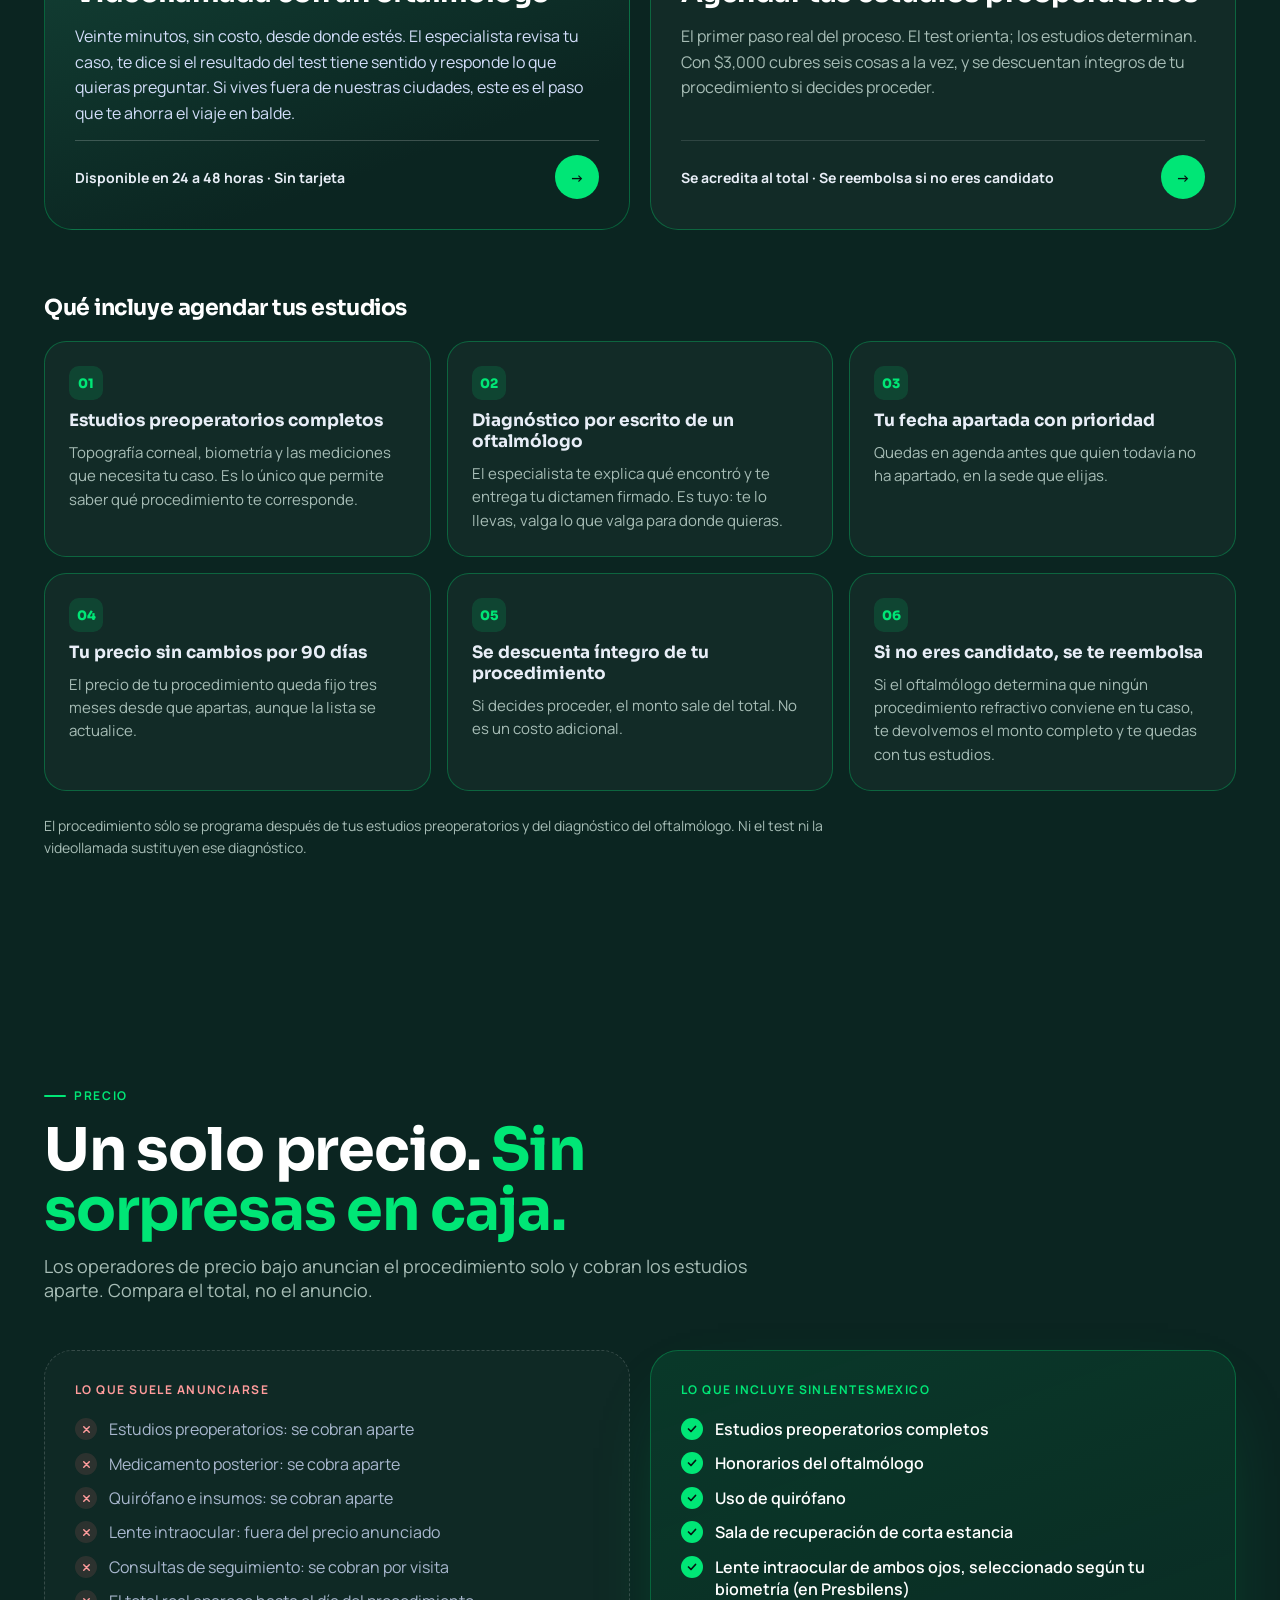
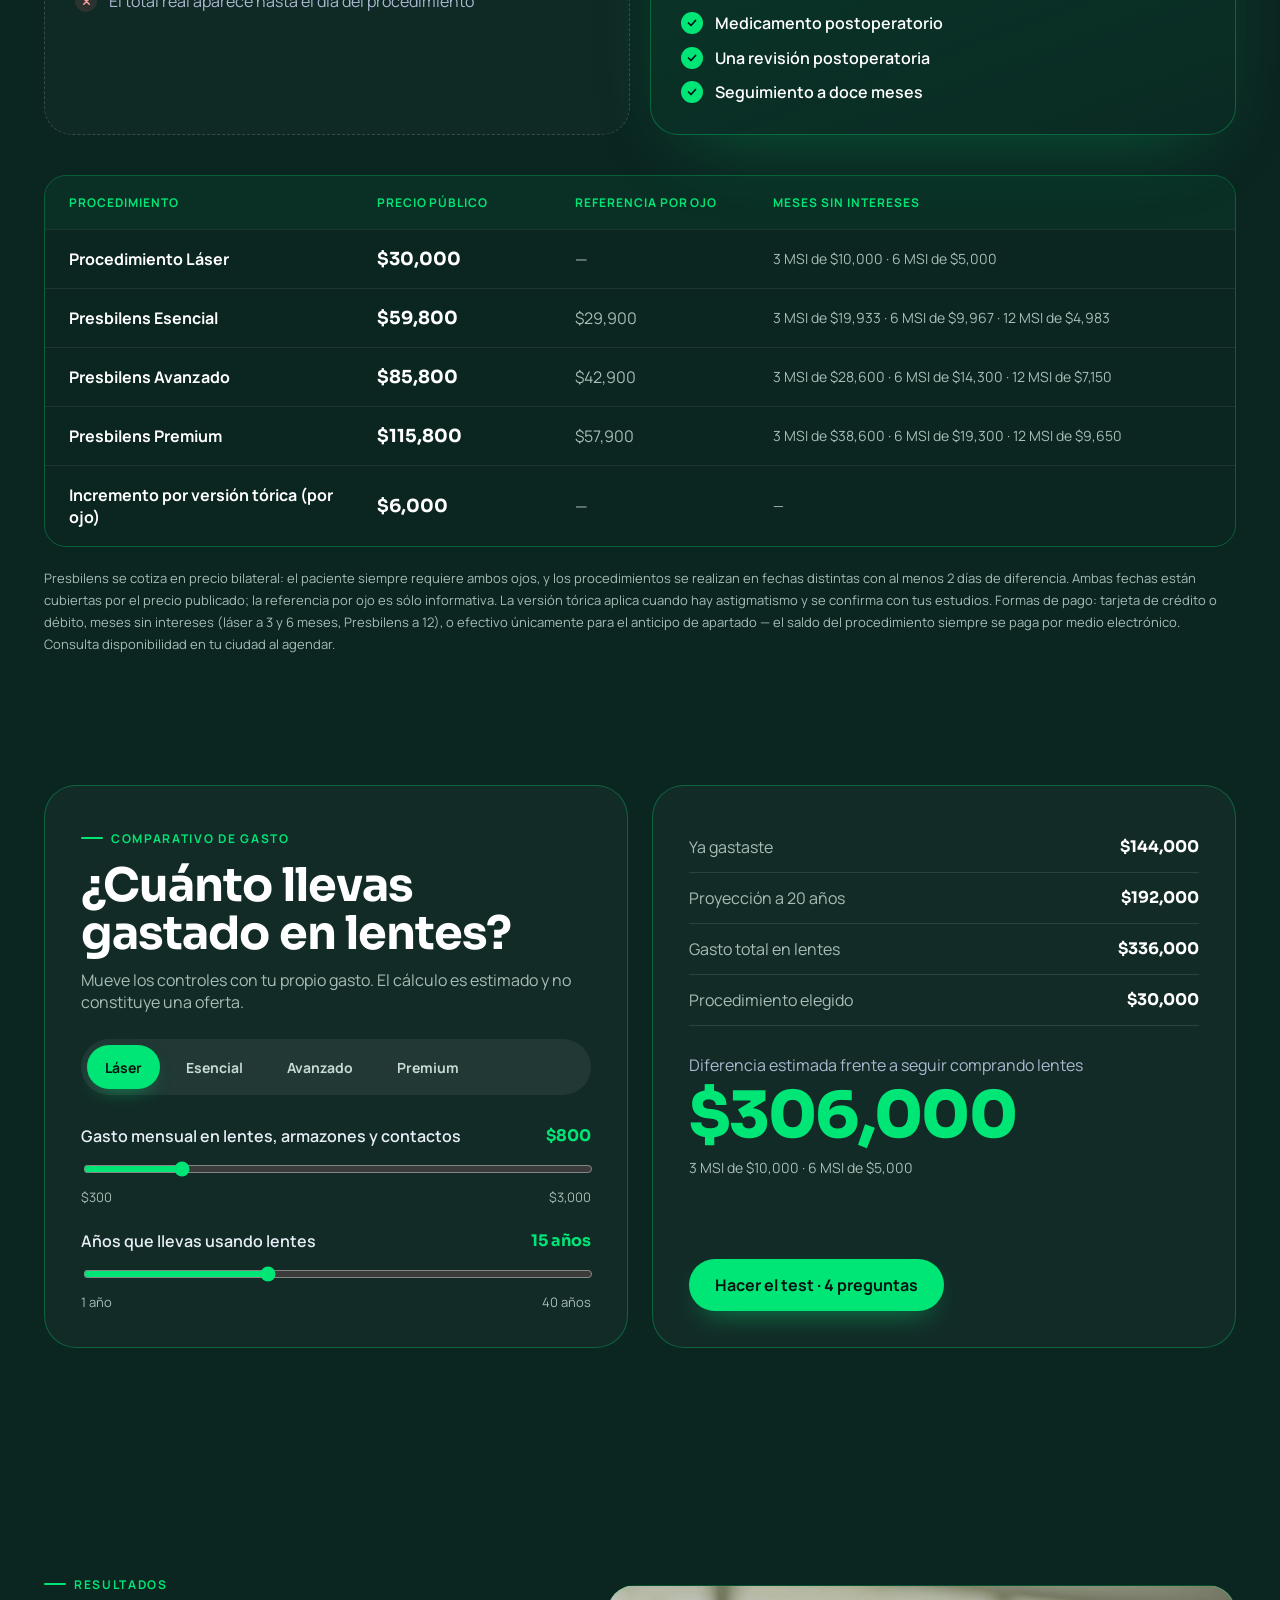
==== commit 7b478353: "fix(simulador): el video se agrandaba y achicaba al cambiar de procedimiento La toma no cambiaba: ca" ====
--- a/index.html
+++ b/index.html
@@ -6,7 +6,7 @@
 <title>Sinlentesmexico — Deja de depender de tus lentes</title>
 <link rel="preconnect" href="https://fonts.googleapis.com">
 <link rel="stylesheet" href="https://fonts.googleapis.com/css2?family=Sora:wght@400;600;700;800&amp;family=Inter:wght@400;600;700&amp;family=Manrope:wght@400;500;600;700&amp;display=swap">
-<link rel="stylesheet" href="css/landing.css?v=42">
+<link rel="stylesheet" href="css/landing.css?v=45">
 </head>
 <body>
 <div id="app"></div>
@@ -14,7 +14,7 @@
 <script src="vendor/three.min.js"></script>
 <script src="vendor/gsap.min.js"></script>
 <script src="vendor/ScrollTrigger.min.js"></script>
-<script src="js/landing.js?v=42"></script>
-<script src="js/i18n.js?v=42"></script>
+<script src="js/landing.js?v=45"></script>
+<script src="js/i18n.js?v=45"></script>
 </body>
 </html>
--- a/css/landing.css
+++ b/css/landing.css
@@ -594,6 +594,9 @@
 .sim-bar h3{margin:0;font-size:18px;color:#fff}
 .sim-bar .eyebrow{color:#00E676;display:block;margin-bottom:5px}
 .sim-bar h3{font-family:Sora,system-ui,sans-serif;font-size:21px;letter-spacing:-.02em}
+/* Una línea, siempre la misma, en el encabezado: el aviso no puede faltar
+   (es un sitio médico) pero tampoco puede mover el alto del video. */
+.sim-aviso-fijo{display:block;margin-top:4px;font-size:12px;color:#8FAFA0}
 .sim-x{display:inline-flex;align-items:center;min-height:42px;padding:0 18px;border-radius:999px;cursor:pointer;
   background:none;border:1px solid rgba(255,255,255,.3);color:#E8EEF7;font-family:inherit;font-size:14px;
   font-weight:600;transition:background .3s,color .3s}
@@ -640,10 +643,25 @@
 .sim-etq--a{left:12px}
 .sim-etq--b{right:12px}
 .sim-linea{position:absolute;top:0;bottom:0;left:50%;width:2px;background:#00E676;z-index:2;pointer-events:none;box-shadow:0 0 16px rgba(0,230,118,.6)}
+/* La nota cambia de largo según el procedimiento elegido: con una línea
+   más, el pie crecía, el lienzo se achicaba y el video parecía hacer zoom
+   al cambiar de procedimiento. Se le reserva de entrada el alto del caso
+   más largo, así el lienzo no se mueve nunca. */
 .sim-pie2{display:flex;flex-wrap:wrap;gap:12px;justify-content:space-between;align-items:center;margin:0;
-  padding:11px 16px;border-radius:14px;background:rgba(255,255,255,.04);border:1px solid rgba(255,255,255,.1);flex:0 0 auto}
+  padding:11px 16px;border-radius:14px;background:rgba(255,255,255,.04);border:1px solid rgba(255,255,255,.1);
+  flex:0 0 auto;min-height:84px}
 .sim-nota2{flex:1;min-width:240px;margin:0;font-size:13.5px;line-height:1.45;color:#DCEFE6}
   .sim-nota2 small{display:block;margin-top:3px;font-size:11.5px;color:#8FAFA0}
+
+/* En celular la nota ocupa muchas más líneas y reservarle el alto del peor
+   caso se comería el video. Acá se fija el lienzo por su forma (16:9) y es
+   el pie el que se acomoda: el video tampoco se mueve, y no se pierde alto.
+   Va después de las reglas de .sim-lienzo y .sim-pie2 a propósito: con la
+   misma especificidad, gana la última. */
+@media (max-width:760px){
+  .sim-lienzo{flex:0 0 auto;aspect-ratio:16/9}
+  .sim-pie2{min-height:0}
+}
 
 /* ===== Miniaturas de YouTube con reproducción directa ===== */
 .ytcard{position:relative;display:block;width:100%;aspect-ratio:16/9;border-radius:28px;overflow:hidden;
